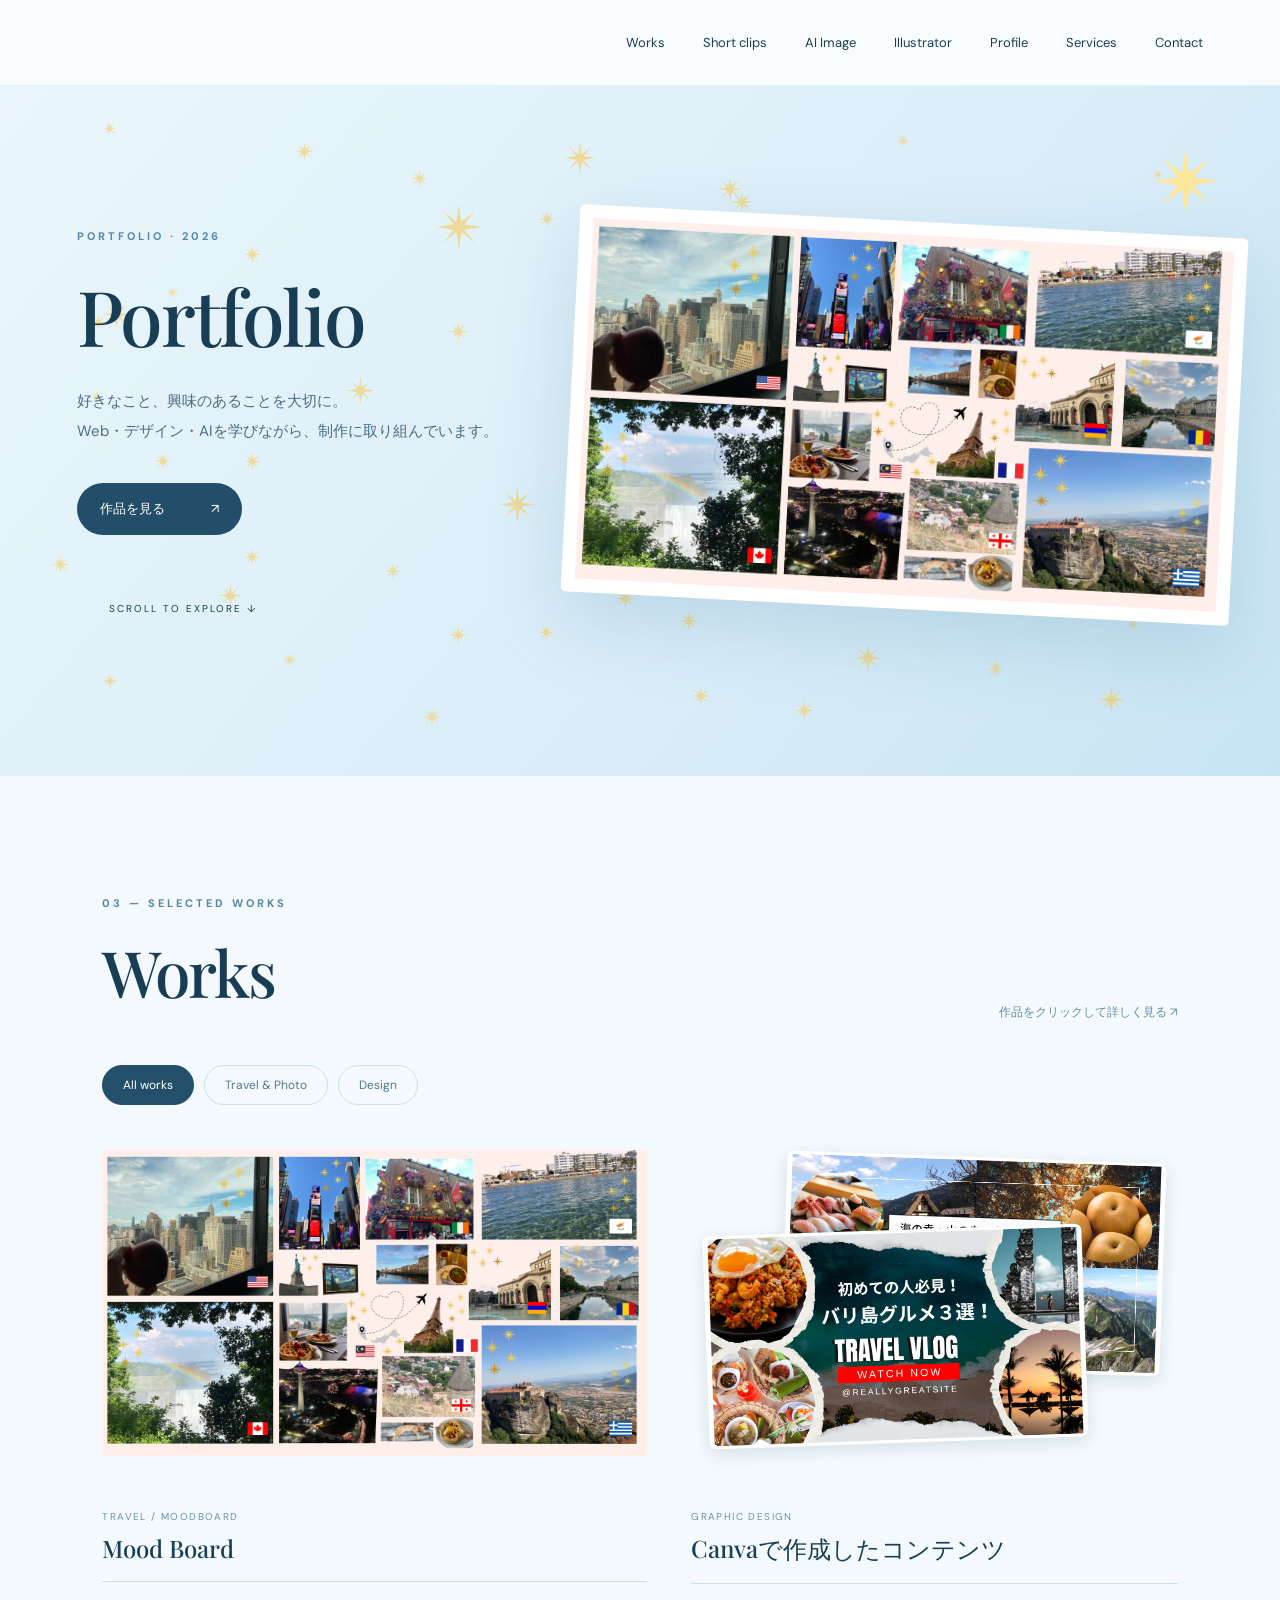
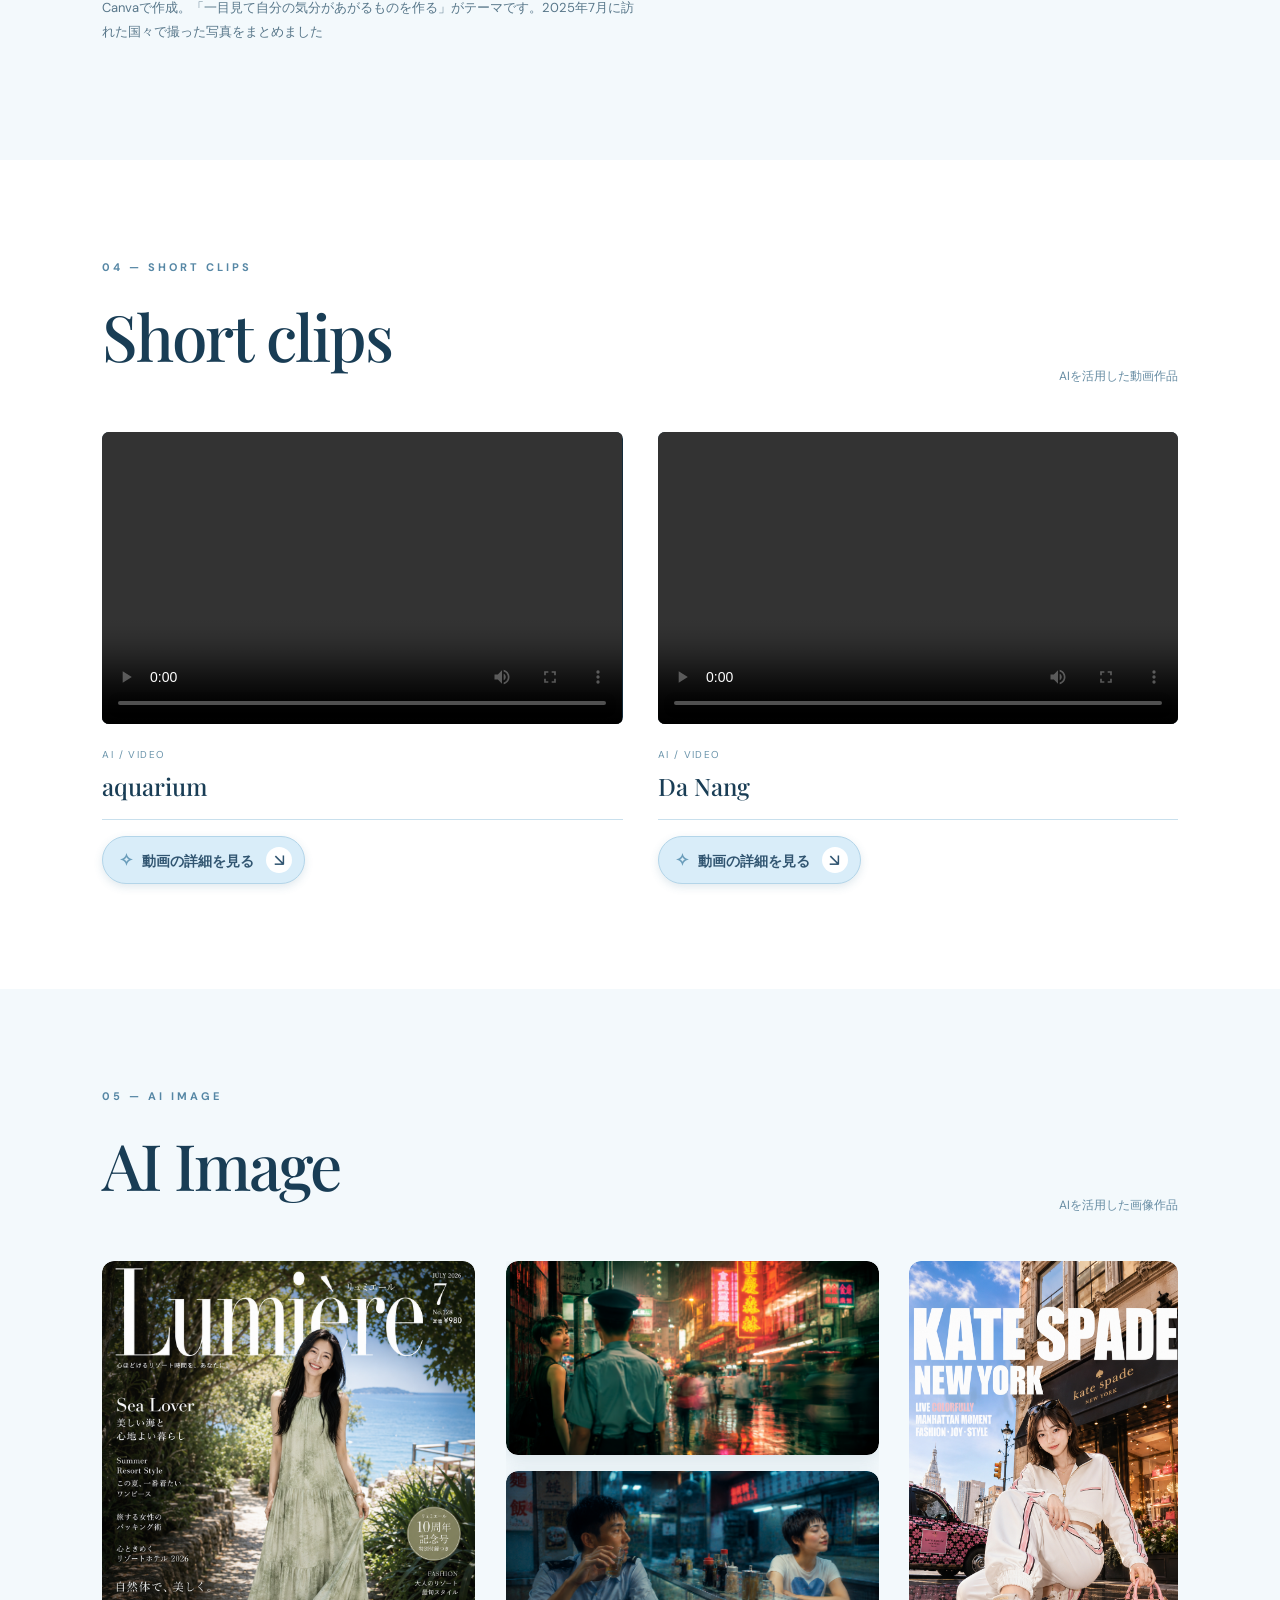
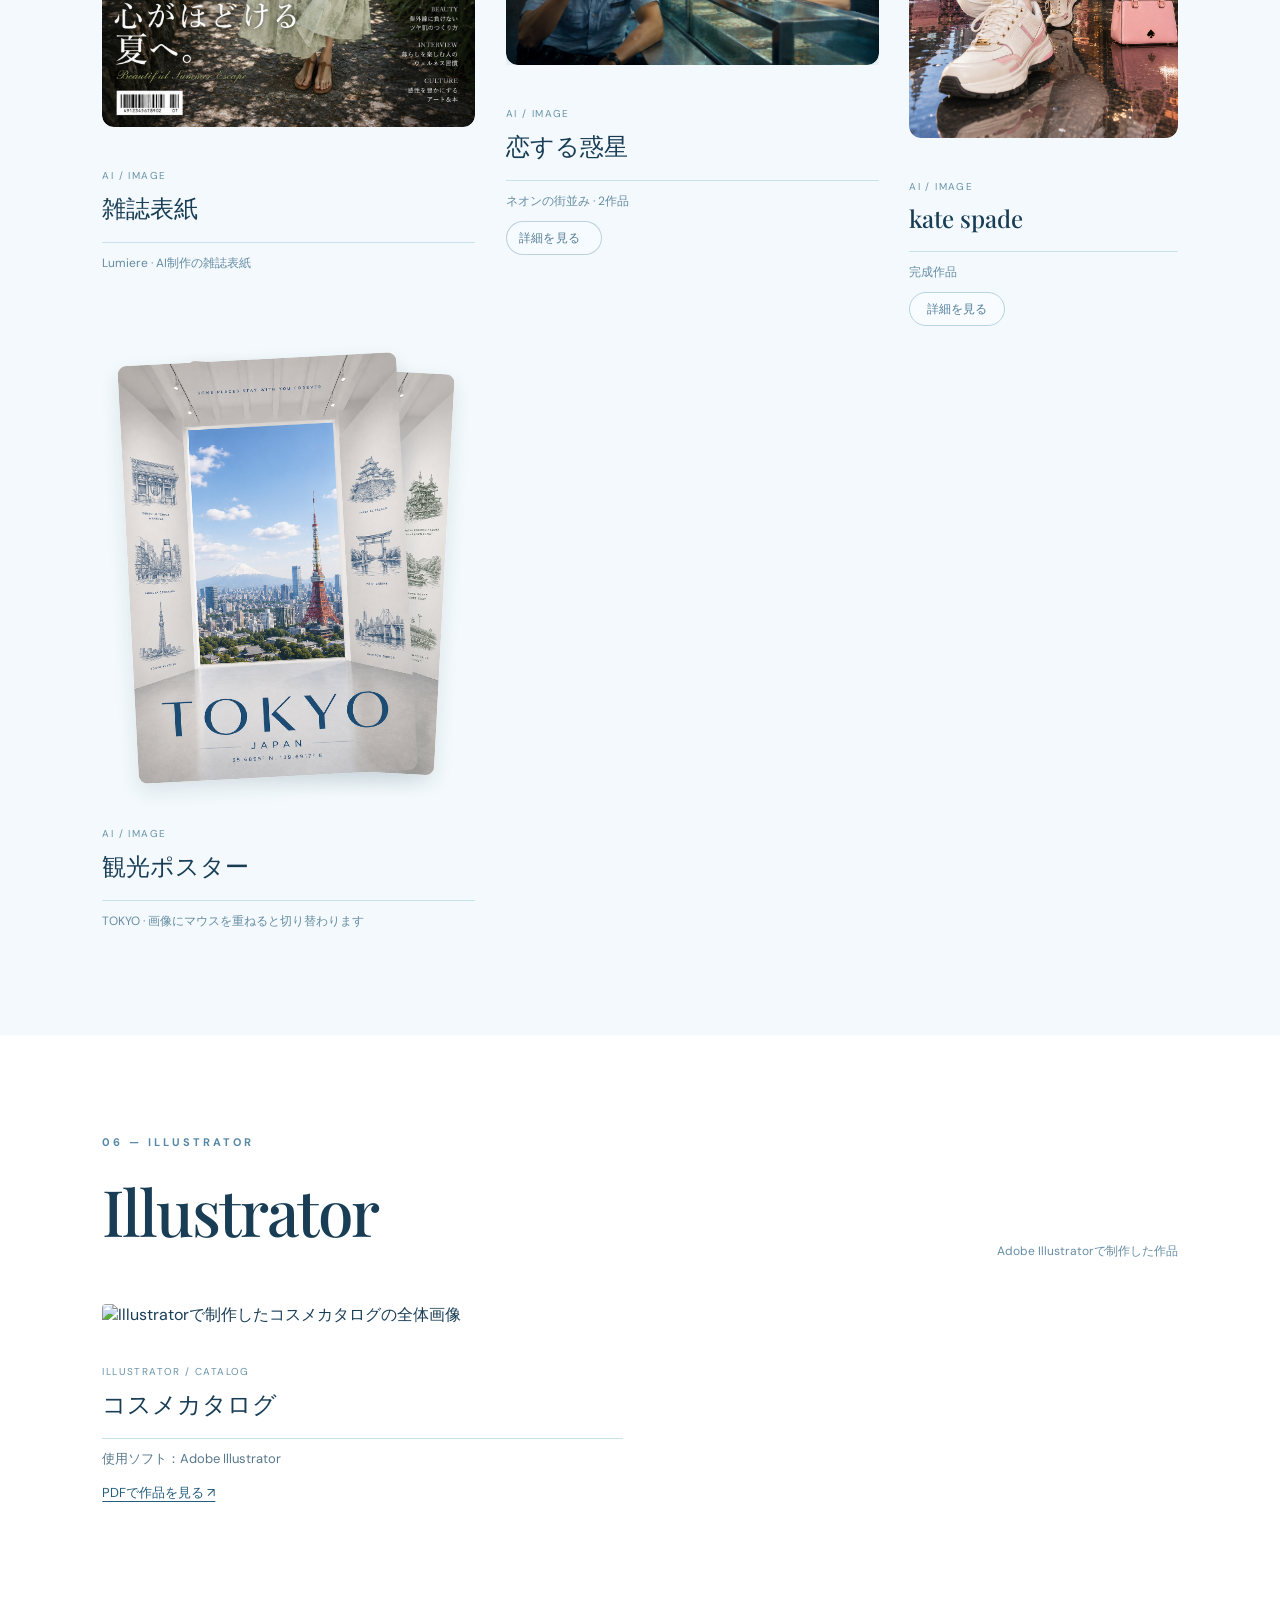
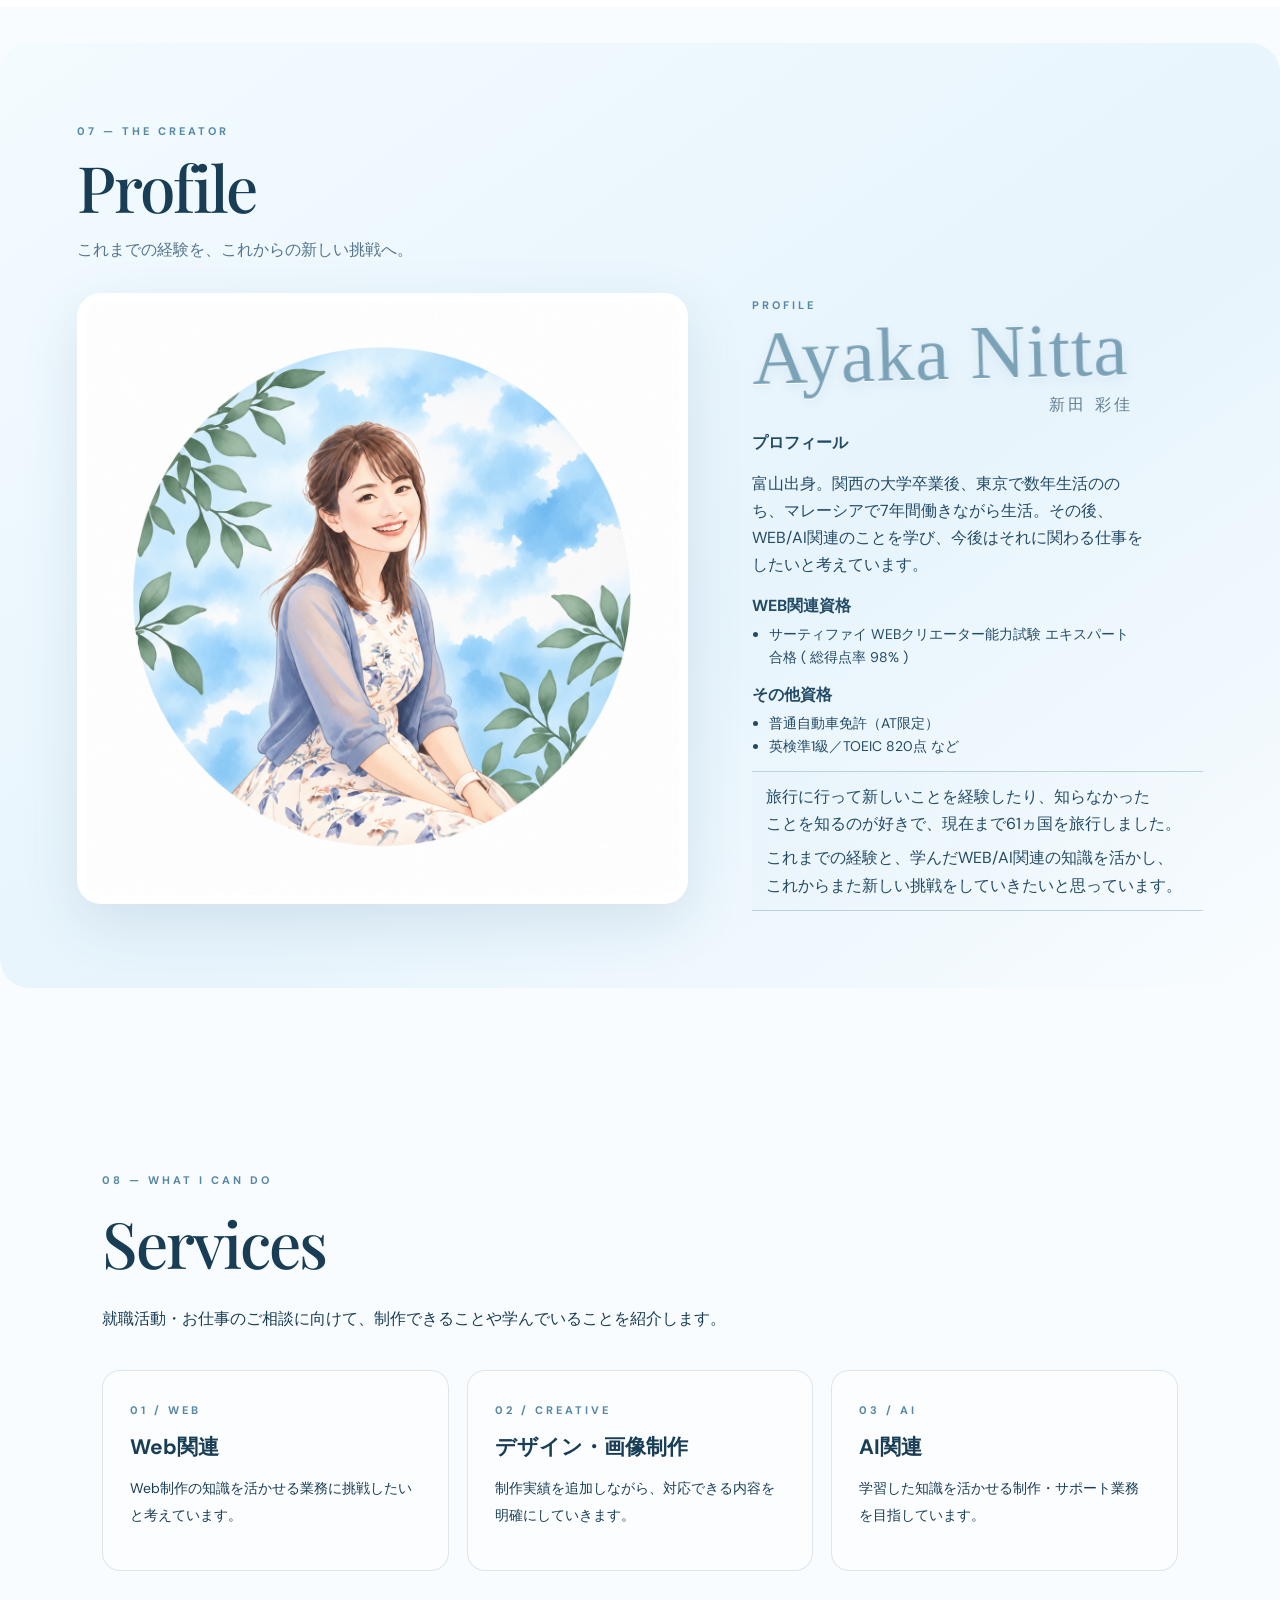
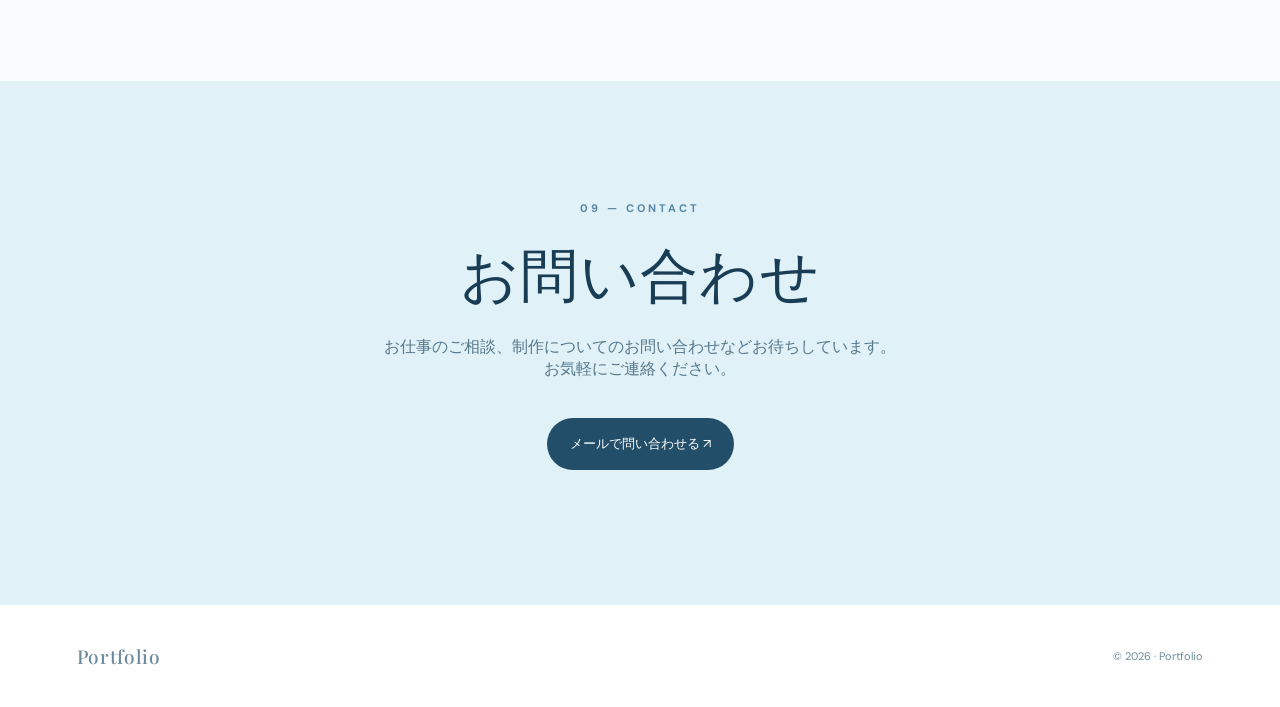
==== skyfolio/index.html @ b3ce6033 "Refresh CSS for Japanese Profile line wrapping" ====
<!DOCTYPE html>

<html lang="ja"><head><meta charset="utf-8"/><meta content="width=device-width,initial-scale=1" name="viewport"/><meta content="Travel, design and AI creations — a creative portfolio." name="description"/><title>Portfolio.+°☆</title><link rel="icon" type="image/svg+xml" href="favicon.svg?v=20261026-round"/><link href="style.css?v=20261028-profile-phrases" rel="stylesheet"/></head><body><header class="nav"><nav id="navlinks"><a href="#works">Works</a><a href="#ai-video">Short clips</a><a href="#ai-image">AI Image</a><a href="#illustrator">Illustrator</a><a href="#profile">Profile</a><a href="#services">Services</a><a href="#contact">Contact</a></nav><button aria-expanded="false" aria-label="メニューを開く" class="menu" id="menu">☰</button></header><main><section class="hero" id="home"><div class="hero-sparkles" aria-hidden="true"><span class="hero-sparkle sparkle-one">✳</span><span class="hero-sparkle sparkle-two">✳</span><span class="hero-sparkle sparkle-three">✳</span><span class="hero-sparkle sparkle-four">✳</span><span class="hero-sparkle sparkle-five">✳</span><span class="hero-sparkle sparkle-six">✳</span><span class="hero-sparkle sparkle-seven">✳</span><span class="hero-sparkle sparkle-eight">✳</span><span class="hero-sparkle sparkle-nine">✳</span><span class="hero-sparkle sparkle-ten">✳</span><span class="hero-sparkle sparkle-eleven">✳</span><span class="hero-sparkle sparkle-twelve">✳</span><span class="hero-sparkle sparkle-thirteen">✳</span><span class="hero-sparkle sparkle-fourteen">✳</span><span class="hero-sparkle sparkle-fifteen">✳</span><span class="hero-sparkle sparkle-sixteen">✳</span><span class="hero-sparkle sparkle-seventeen">✳</span><span class="hero-sparkle sparkle-eighteen">✳</span><span class="hero-sparkle sparkle-nineteen">✳</span><span class="hero-sparkle sparkle-twenty">✳</span><span class="hero-sparkle sparkle-twenty-one">✳</span><span class="hero-sparkle sparkle-twenty-two">✳</span><span class="hero-sparkle sparkle-twenty-three">✳</span><span class="hero-sparkle sparkle-twenty-four">✳</span><span class="hero-sparkle sparkle-twenty-five">✳</span><span class="hero-sparkle sparkle-twenty-six">✳</span><span class="hero-sparkle sparkle-twenty-seven">✳</span><span class="hero-sparkle sparkle-twenty-eight">✳</span><span class="hero-sparkle sparkle-twenty-nine">✳</span><span class="hero-sparkle sparkle-thirty">✳</span><span class="hero-sparkle sparkle-thirty-one">✳</span><span class="hero-sparkle sparkle-thirty-two">✳</span><span class="hero-sparkle sparkle-thirty-three">✳</span><span class="hero-sparkle sparkle-thirty-four">✳</span><span class="hero-sparkle sparkle-thirty-five">✳</span><span class="hero-sparkle sparkle-thirty-six">✳</span><span class="hero-sparkle sparkle-thirty-seven">✳</span><span class="hero-sparkle sparkle-thirty-eight">✳</span><span class="hero-sparkle sparkle-thirty-nine">✳</span><span class="hero-sparkle sparkle-forty">✳</span><span class="hero-sparkle sparkle-forty-one">✳</span><span class="hero-sparkle sparkle-forty-two">✳</span><span class="hero-sparkle sparkle-forty-three">✳</span><span class="hero-sparkle sparkle-forty-four">✳</span><span class="hero-sparkle sparkle-forty-five">✳</span><span class="hero-sparkle sparkle-forty-six">✳</span><span class="hero-sparkle sparkle-forty-seven">✳</span><span class="hero-sparkle sparkle-forty-eight">✳</span><span class="hero-sparkle sparkle-forty-nine">✳</span><span class="hero-sparkle sparkle-fifty">✳</span><span class="hero-sparkle sparkle-fifty-one">✳</span><span class="hero-sparkle sparkle-fifty-two">✳</span><span class="hero-sparkle sparkle-fifty-three">✳</span><span class="hero-sparkle sparkle-fifty-four">✳</span><span class="hero-sparkle sparkle-fifty-five">✳</span><span class="hero-sparkle sparkle-fifty-six">✳</span><span class="hero-sparkle sparkle-fifty-seven">✳</span><span class="hero-falling-star">✳</span><span class="hero-falling-star shooting-star-two">✳</span><span class="hero-falling-star shooting-star-three">✳</span></div><div class="hero-copy"><span class="eyebrow">PORTFOLIO · 2026</span><h1>Portfolio</h1><p>好きなこと、興味のあることを大切に。<br/>Web・デザイン・AIを学びながら、制作に取り組んでいます。</p><a class="cta" href="#works">作品を見る <span>↗</span></a></div><div class="hero-art"><div class="hero-frame"><img alt="世界各地の旅の写真をまとめたコラージュ" src="assets/travel-hero-collage.png"/></div><span class="orbit">✳</span></div><div class="hero-bottom">SCROLL TO EXPLORE ↓</div></section><section class="works section" id="works"><div class="section-head"><div><span class="eyebrow">03 — SELECTED WORKS</span><h2>Works</h2></div><p>作品をクリックして詳しく見る ↗</p></div><div aria-label="作品カテゴリー" class="filters"><button class="filter active" data-filter="all">All works</button><button class="filter" data-filter="travel">Travel &amp; Photo</button><button class="filter" data-filter="design">Design</button></div><div class="work-grid" id="gallery"><article class="work-card travel-work-card" data-category="travel" data-description="Canvaで作成。「一目見て自分の気分があがるものを作る」がテーマです。2025年7月に訪れた国々で撮った写真をまとめました" data-src="assets/travel-works-collage.png" data-title="Mood Board"><button aria-label="Mood Board を拡大" class="work-image"><img alt="旅先で撮影した写真をまとめたコラージュ" src="assets/travel-works-collage.png"/></button><div class="work-info"><div><span>TRAVEL / MOODBOARD</span><h3>Mood Board</h3></div></div><p class="work-description">Canvaで作成。「一目見て自分の気分があがるものを作る」がテーマです。2025年7月に訪れた国々で撮った写真をまとめました</p></article><article class="work-card canva-card" data-category="design"><div class="canva-image-stack"><a class="canva-image canva-image-back" href="assets/toyama-canva.png" target="_blank" rel="noopener" aria-label="富山の旅の画像を拡大して見る"><img src="assets/toyama-canva.png" alt="富山の海の幸・山の幸・景色を紹介するCanva作品" loading="lazy"></a><a class="canva-image canva-image-front" href="assets/bali-canva.png" target="_blank" rel="noopener" aria-label="バリ島のグルメ画像を拡大して見る"><img src="assets/bali-canva.png" alt="バリ島グルメ3選のCanva作品" loading="lazy"></a></div><div class="work-info"><div><span>GRAPHIC DESIGN</span><h3>Canvaで作成したコンテンツ</h3></div></div></article></div></section><section class="section ai-video-section" id="ai-video"><div class="section-head"><div><span class="eyebrow">04 — SHORT CLIPS</span><h2>Short clips</h2></div><p>AIを活用した動画作品</p></div><div class="ai-video-grid"><article class="ai-video-card"><video aria-label="AIで制作した動画作品 1" controls="" playsinline="" preload="metadata" src="assets/007-2.mp4"></video><div class="work-info"><div><span>AI / VIDEO</span><h3>aquarium</h3></div></div><details class="ai-video-details"><summary><span class="ai-video-details-label">動画の詳細を見る</span><span class="ai-video-details-icon" aria-hidden="true"></span></summary><div class="ai-video-details-content"><p>8秒間のフォトリアルなシネマティック動画。</p><p>大型水族館の幻想的な館内。</p><p>17歳くらいの日本人女子高校生。</p><p>ピンクのオーバーサイズパーカー、<br>黒いプリーツスカート、<br>黒いレースアップブーツ。</p><p>大きな水槽の前をゆっくり歩きながら魚を見上げる。</p><p>スタイルシートをAIに共有し、キャラクターのイメージがブレないようにしました。</p><figure class="ai-video-model-sheet"><img src="assets/nitta2.png" alt="水族館のAI動画で使用したキャラクターのスタイルシート。ピンクのパーカーと黒いスカートの人物の表情・全身・衣装ディテールをまとめたもの" loading="lazy"><figcaption>制作時に使用したキャラクターのスタイルシート</figcaption></figure></div></details></article><article class="ai-video-card"><video aria-label="AIで制作した動画作品 2" controls="" playsinline="" preload="metadata" src="assets/775.mp4"></video><div class="work-info"><div><span>AI / VIDEO</span><h3>Da Nang</h3></div></div><details class="ai-video-details"><summary><span class="ai-video-details-label">動画の詳細を見る</span><span class="ai-video-details-icon" aria-hidden="true"></span></summary><div class="ai-video-details-content"><p>12秒のフォトリアルなシネマティック動画。</p><p>舞台はベトナム・ダナンの美しいビーチ。<br>透明度の高いエメラルドブルーの海、白い砂浜、ゆっくり揺れるヤシの木。<br>暖かい午後の柔らかな陽射し。<br>高級リゾートのような穏やかで開放的な雰囲気。</p><p>登場人物は20代前半の日本人女性2人。</p><p>モデルシートをGPTで作成。Google flowで動画を作成し、CapCutで動画に効果を追加しました。</p><details class="ai-kate-subdetails ai-danang-sheets"><summary>スタイルシート <span class="ai-video-details-icon" aria-hidden="true"></span></summary><div class="ai-danang-sheet-images"><a href="assets/style1.png" target="_blank" rel="noopener" aria-label="Da Nangのスタイルシート1を拡大して見る"><img src="assets/style1.png" alt="Da Nangの動画で使用した白いワンピースの女性のモデルシート" loading="lazy"></a><a href="assets/style2.png" target="_blank" rel="noopener" aria-label="Da Nangのスタイルシート2を拡大して見る"><img src="assets/style2.png" alt="Da Nangの動画で使用した淡いグリーンのワンピースの女性のモデルシート" loading="lazy"></a></div></details></div></details></article></div></section><section class="section ai-image-section" id="ai-image"><div class="section-head"><div><span class="eyebrow">05 — AI IMAGE</span><h2>AI Image</h2></div><p>AIを活用した画像作品</p></div><div class="ai-image-grid"><article class="ai-image-card ai-magazine-card"><a class="ai-magazine-image" href="assets/007-1.png" target="_blank" rel="noopener" aria-label="Lumiereの雑誌表紙を大きく見る"><img src="assets/007-1.png" alt="海辺のリゾートを背景にしたAI制作のファッション雑誌Lumiereの表紙" loading="lazy"><span class="star-zoom-mark" aria-hidden="true"><svg viewBox="0 0 36 36" focusable="false"><circle cx="15" cy="15" r="9" fill="none" stroke="currentColor" stroke-width="1.35"/><path d="M21.5 21.5 29 29" fill="none" stroke="currentColor" stroke-width="1.7" stroke-linecap="round"/><path class="star-zoom-spark" d="M15 7.7 Q15.8 14.2 22.3 15 Q15.8 15.8 15 22.3 Q14.2 15.8 7.7 15 Q14.2 14.2 15 7.7Z" fill="none" stroke="currentColor" stroke-width=".95"/></svg></span></a><div class="work-info"><div><span>AI / IMAGE</span><h3>雑誌表紙</h3></div></div><p class="ai-image-caption">Lumiere · AI制作の雑誌表紙</p></article><article class="ai-image-card ai-neon-card"><div class="ai-neon-vertical"><a href="assets/Rainy%20neon%20streets%20of%20Hong%20Kong.png" target="_blank" rel="noopener" aria-label="香港のネオン街の画像を拡大して見る"><img src="assets/Rainy%20neon%20streets%20of%20Hong%20Kong.png" alt="雨の香港のネオン街に立つ二人" loading="lazy"><span class="star-zoom-mark" aria-hidden="true"><svg viewBox="0 0 36 36" focusable="false"><circle cx="15" cy="15" r="9" fill="none" stroke="currentColor" stroke-width="1.35"/><path d="M21.5 21.5 29 29" fill="none" stroke="currentColor" stroke-width="1.7" stroke-linecap="round"/><path class="star-zoom-spark" d="M15 7.7 Q15.8 14.2 22.3 15 Q15.8 15.8 15 22.3 Q14.2 15.8 7.7 15 Q14.2 14.2 15 7.7Z" fill="none" stroke="currentColor" stroke-width=".95"/></svg></span></a><a href="assets/Moody%20diner%20moment%20in%20neon%20glow.png" target="_blank" rel="noopener" aria-label="ネオンの飲食店の画像を拡大して見る"><img src="assets/Moody%20diner%20moment%20in%20neon%20glow.png" alt="青いネオンの飲食店で過ごす二人" loading="lazy"><span class="star-zoom-mark" aria-hidden="true"><svg viewBox="0 0 36 36" focusable="false"><circle cx="15" cy="15" r="9" fill="none" stroke="currentColor" stroke-width="1.35"/><path d="M21.5 21.5 29 29" fill="none" stroke="currentColor" stroke-width="1.7" stroke-linecap="round"/><path class="star-zoom-spark" d="M15 7.7 Q15.8 14.2 22.3 15 Q15.8 15.8 15 22.3 Q14.2 15.8 7.7 15 Q14.2 14.2 15 7.7Z" fill="none" stroke="currentColor" stroke-width=".95"/></svg></span></a></div><div class="work-info"><div><span>AI / IMAGE</span><h3>恋する惑星</h3></div></div><p class="ai-image-caption">ネオンの街並み · 2作品</p><details class="ai-video-details ai-neon-details"><summary><span class="ai-video-details-label">詳細を見る</span><span class="ai-video-details-icon" aria-hidden="true"></span></summary><div class="ai-video-details-content"><p>フェイオンの「恋する惑星」をイメージした実写風の、映画の一場面の画像。<br>この映画を見たことがない人も、見てみたくなるような映画の雰囲気が伝わるものを作るようにAIに指示しました。</p><p>舞台は香港の夜の街、90年代、映画の一場面、香港のネオン。画像の中には男女2人を配置します。<br>女性は実際のフェイオンに似た、ショートヘアのスラっとした女性。警察官の男性。女性が男性に片思いをしている感じが伝わる様子。</p><p>この映画のポップでスタイリッシュな感じが伝わるようなものになるよう指示。</p></div></details></article><article class="ai-image-card ai-kate-card"><a class="ai-magazine-image ai-kate-image" href="assets/107-2.png" target="_blank" rel="noopener" aria-label="Kate Spade風AIファッション広告作品を拡大して見る"><img loading="lazy" alt="ニューヨークの街並みを背景にしたKate Spade風のAIファッション広告作品" src="assets/107-2.png"><span class="star-zoom-mark" aria-hidden="true"><svg viewBox="0 0 36 36" focusable="false"><circle cx="15" cy="15" r="9" fill="none" stroke="currentColor" stroke-width="1.35"/><path d="M21.5 21.5 29 29" fill="none" stroke="currentColor" stroke-width="1.7" stroke-linecap="round"/><path class="star-zoom-spark" d="M15 7.7 Q15.8 14.2 22.3 15 Q15.8 15.8 15 22.3 Q14.2 15.8 7.7 15 Q14.2 14.2 15 7.7Z" fill="none" stroke="currentColor" stroke-width=".95"/></svg></span></a><div class="work-info"><div><span>AI / IMAGE</span><h3>kate spade</h3></div></div><p class="ai-image-caption">完成作品</p><details class="ai-video-details ai-neon-details ai-kate-details"><summary><span class="ai-video-details-label">詳細を見る</span><span class="ai-video-details-icon" aria-hidden="true"></span></summary><div class="ai-video-details-content"><p>Kate Spade New York風・ニューヨーク広告ポスター</p><p>ブランドのイメージを添付した画像をAIに参照してもらい作成。</p><p>実在の広告をそのまま複製するのではなく、Kate Spade New Yorkの明るく洗練された世界観を取り入れた、架空のファッションキャンペーンポスターとして制作するように指示。</p><p>高級ファッションブランドの広告ポスター<br>フォトリアル<br>高解像度<br>SNS広告として目を引く構成<br>明るく華やかで、女性誌の表紙のような仕上がり</p><p>添付したモデルシートの日本人女性を、そのまま使用するように指示をいれました。</p></div></details></article><article class="ai-image-card ai-travel-card"><button type="button" class="ai-travel-stack" aria-label="表示中の観光ポスターの画像を拡大して見る"><img class="ai-travel-back" src="assets/tonami.png" alt="砺波の風景と名所を紹介するトラベルポスター" loading="lazy"><img class="ai-travel-front" src="assets/tokyo.png" alt="東京の風景と名所を紹介するトラベルポスター" loading="lazy"></button><div class="work-info"><div><span>AI / IMAGE</span><h3>観光ポスター</h3></div></div><p class="ai-image-caption ai-travel-caption">TOKYO · 画像にマウスを重ねると切り替わります</p></article></div></section><section class="section illustrator-section" id="illustrator"><div class="section-head"><div><span class="eyebrow">06 — ILLUSTRATOR</span><h2>Illustrator</h2></div><p>Adobe Illustratorで制作した作品</p></div><div class="illustrator-grid"><article class="illustrator-card"><a class="illustrator-image" href="assets/catalog1.pdf" target="_blank" rel="noopener" aria-label="コスメカタログのPDFを見る"><img src="assets/illustrator-catalog-preview.png?v=catalog1" alt="Illustratorで制作したコスメカタログの全体画像" loading="lazy" /><span class="illustrator-zoom">↗</span></a><div class="work-info"><div><span>ILLUSTRATOR / CATALOG</span><h3>コスメカタログ</h3></div></div><p class="work-description">使用ソフト：Adobe Illustrator</p><a class="illustrator-pdf-link" href="assets/catalog1.pdf" target="_blank" rel="noopener">PDFで作品を見る ↗</a></article></div></section><section aria-labelledby="profile-title" class="profile-section section" id="profile"><div class="profile-heading"><span class="eyebrow">07 — THE CREATOR</span><h2 id="profile-title">Profile</h2><p>これまでの経験を、これからの新しい挑戦へ。</p></div><div class="profile-layout"><div class="profile-image"><img alt="青空と植物を背景にしたプロフィール用水彩イラスト" loading="lazy" src="assets/ayaka-profile.png"/></div><div class="profile-copy"><span class="eyebrow">PROFILE</span><h3><span class="name-en">Ayaka Nitta</span><span class="name-ja">新田 彩佳</span></h3><h4 class="profile-subtitle">プロフィール</h4><p>富山出身。関西の大学卒業後、東京で数年生活ののち、マレーシアで7年間働きながら生活。その後、WEB/AI関連のことを学び、今後はそれに関わる仕事をしたいと考えています。</p><h4 class="profile-subtitle">WEB関連資格</h4><ul class="profile-list"><li>サーティファイ WEBクリエーター能力試験 エキスパート 合格 <span class="qualification-score">( 総得点率 98% )</span></li></ul><h4 class="profile-subtitle">その他資格</h4><ul class="profile-list"><li>普通自動車免許（AT限定）</li><li>英検準1級／TOEIC 820点 など</li></ul><div class="profile-personal-note"><p>旅行に行って新しいことを経験したり、知らなかったことを知るのが好きで、現在まで61ヵ国を旅行しました。</p><p>これまでの経験と、学んだWEB/AI関連の知識を活かし、これからまた新しい挑戦をしていきたいと思っています。</p></div></div></div></section><section class="section extra-section" id="services"><span class="eyebrow">08 — WHAT I CAN DO</span><h2>Services</h2><p class="extra-lead">就職活動・お仕事のご相談に向けて、制作できることや学んでいることを紹介します。</p><div class="extra-grid"><article class="extra-card"><span class="eyebrow">01 / WEB</span><h3>Web関連</h3><p>Web制作の知識を活かせる業務に挑戦したいと考えています。</p></article><article class="extra-card"><span class="eyebrow">02 / CREATIVE</span><h3>デザイン・画像制作</h3><p>制作実績を追加しながら、対応できる内容を明確にしていきます。</p></article><article class="extra-card"><span class="eyebrow">03 / AI</span><h3>AI関連</h3><p>学習した知識を活かせる制作・サポート業務を目指しています。</p></article></div></section><section class="contact section" id="contact"><span class="eyebrow">09 — CONTACT</span><h2>お問い合わせ</h2><p>お仕事のご相談、制作についてのお問い合わせなどお待ちしています。<br>お気軽にご連絡ください。</p><a class="cta" href="mailto:hello@example.com">メールで問い合わせる ↗</a><small></small></section></main><footer><a class="site-wordmark" href="#home">Portfolio</a><span>© 2026 · Portfolio</span></footer><dialog id="lightbox"><button aria-label="閉じる" class="close" id="close">×</button><div id="modal-media"></div><button type="button" class="lightbox-next" id="lightbox-next" aria-label="次の画像を見る" hidden>❯</button></dialog><script src="script.js?v=20261021-travel-hover"></script></body></html>
---- skyfolio/style.css ----
@import url('https://fonts.googleapis.com/css2?family=DM+Sans:wght@400;500;600;700&family=Playfair+Display:ital,wght@0,500;0,600;1,500&display=swap');:root{--blue:#d9eef7;--pale:#f3f9fc;--ink:#193d55;--accent:#6ba6c8;--line:#c9e0ed}*{box-sizing:border-box}html{scroll-behavior:smooth}body{margin:0;background:#f9fcfe;color:var(--ink);font-family:'DM Sans',sans-serif}button,a{font:inherit}a{color:inherit;text-decoration:none}.nav{height:86px;display:flex;align-items:center;justify-content:space-between;padding:0 6%;position:sticky;top:0;z-index:20;background:#f9fcfeec;backdrop-filter:blur(14px);border-bottom:1px solid #e4f0f6}.logo{font-size:24px;letter-spacing:-1.5px;font-weight:700}.logo span{font-weight:400}.logo i{font-size:13px;color:#79b6d4;font-style:normal;vertical-align:top;margin-left:6px}.nav nav{display:flex;gap:38px;font-size:13px}.nav nav a:hover{color:#72a8c8}.menu{display:none;border:0;background:none;font-size:25px;color:var(--ink)}.hero{min-height:690px;background:linear-gradient(130deg,#eaf6fb 0%,#d9edf8 62%,#c8e4f3 100%);position:relative;display:grid;grid-template-columns:47% 53%;align-items:center;padding:75px 6% 100px;overflow:hidden}.eyebrow{font-size:11px;letter-spacing:3px;font-weight:700;color:#5687a5}.hero h1,h2{font-family:'Playfair Display',Georgia,serif;font-weight:500;letter-spacing:-2px}.hero h1{font-size:clamp(52px,6vw,94px);line-height:1.1;margin:28px 0}.hero h1 em,h2 em{color:#699dbb;font-weight:500}.star{font-family:Arial;color:#fff8ca;font-size:.48em;vertical-align:top;margin-left:12px}.hero p{font-size:15px;line-height:2;color:#4b6d83}.cta{display:inline-flex;gap:46px;align-items:center;background:#224e69;color:white;padding:17px 23px;border-radius:40px;font-size:13px;margin-top:22px;transition:transform .2s,background .2s}.cta:hover{background:#397a9c;transform:translateY(-3px)}.hero-art{position:relative;padding:10px 0 15px 28px}.hero-frame{background:white;padding:12px;box-shadow:0 24px 70px #427da033;transform:rotate(3deg);border-radius:4px}.hero-frame img{display:block;width:100%;aspect-ratio:1.7;object-fit:cover}.float-tag{position:absolute;bottom:-12px;left:0;background:#fff;border-radius:40px;padding:15px 22px;font-size:12px;box-shadow:0 10px 25px #4d839222;transform:rotate(-5deg)}.orbit{position:absolute;right:-15px;top:-45px;color:#fff8c3;font-size:95px}.hero-bottom{position:absolute;bottom:28px;left:6%;right:6%;display:flex;justify-content:space-between;font-size:10px;letter-spacing:2px}.section{padding:115px 8%}.about{display:grid;grid-template-columns:1fr 1fr;gap:10%;background:#fff}.section h2{font-size:clamp(40px,5vw,70px);line-height:1.2;margin:22px 0}.about-text{padding-top:42px;line-height:2;color:#526e7d}.tags{display:flex;flex-wrap:wrap;gap:10px;margin-top:30px}.tags span{border:1px solid var(--line);border-radius:30px;padding:7px 15px;font-size:12px;color:#477b9b}.works{background:var(--pale)}.section-head{display:flex;justify-content:space-between;align-items:end;gap:20px}.section-head p{font-size:12px;color:#668ca3}.filters{display:flex;gap:10px;flex-wrap:wrap;margin:32px 0}.filter{border:1px solid #c9e0ed;border-radius:40px;background:transparent;padding:11px 20px;color:#55778b;cursor:pointer;font-size:12px}.filter.active,.filter:hover{background:#234f6a;color:white;border-color:#234f6a}.work-grid{display:grid;grid-template-columns:repeat(2,minmax(0,1fr));gap:35px}.work-card.large{grid-column:span 2}.work-card[hidden]{display:none}.work-image{display:block;width:100%;border:0;position:relative;overflow:hidden;cursor:pointer;padding:0;background:#dceef5;text-align:left}.work-image img{width:100%;display:block;aspect-ratio:1.7;object-fit:cover;transition:transform .6s}.work-card.large .work-image img{aspect-ratio:2.25}.work-image:hover img{transform:scale(1.035)}.view{position:absolute;right:18px;bottom:18px;background:#fff;border-radius:50%;height:42px;width:42px;display:grid;place-items:center;font-size:20px}.work-info{display:flex;justify-content:space-between;padding:18px 0 10px;border-bottom:1px solid var(--line)}.work-info span{font-size:10px;letter-spacing:1.4px;color:#6993aa}.work-info h3{font-family:'Playfair Display',Georgia,serif;font-size:24px;font-weight:500;margin:7px 0}.placeholder{aspect-ratio:1.65;display:flex;align-items:center;justify-content:center}.design-art{background:radial-gradient(circle at 76% 24%,#fffae6 0 12%,transparent 13%),linear-gradient(135deg,#d8ecf6,#a8cee3)}.ai-art{background:radial-gradient(circle at 50% 44%,#f8fbff 0 11%,#d5e8f8 12%,transparent 40%),linear-gradient(145deg,#a5bde2,#d7e9f3 65%,#f2e4e6)}.art-label{font-family:'Playfair Display',serif;font-size:clamp(35px,5vw,65px);line-height:1.1;color:#315b7b;z-index:1;text-align:center}.art-label i{color:#fff;font-weight:400}.ai-sun{position:absolute;font-size:180px;color:#f5f9ff88}.hint{font-size:12px;color:#688b9c;margin-top:30px}.contact{text-align:center;background:#e1f1f8}.contact h2{margin:25px 0}.contact p{color:#56788b}.contact small{display:block;margin-top:20px;color:#688b9c}footer{display:flex;justify-content:space-between;align-items:center;padding:38px 6%;gap:20px;background:#fff;font-size:11px;color:#6b8b9d}dialog{border:0;border-radius:10px;padding:24px;max-width:min(900px,90vw);max-height:90vh;color:var(--ink);box-shadow:0 20px 100px #163d5560}dialog::backdrop{background:#122f43b8}dialog img,dialog video{display:block;max-width:100%;max-height:60vh;margin:auto}.close{position:absolute;right:12px;top:8px;border:0;background:#fff;border-radius:50%;font-size:28px;cursor:pointer}.modal-copy{padding:14px 6px}.modal-copy h2{font-size:32px;margin:8px 0}.modal-copy p{line-height:1.7}.modal-copy span{font-size:11px;letter-spacing:2px}@media(max-width:760px){.nav{height:70px}.menu{display:block}.nav nav{display:none;position:absolute;top:70px;left:0;right:0;padding:24px;background:#f9fcfe;flex-direction:column}.nav nav.open{display:flex}.hero{grid-template-columns:1fr;gap:45px;min-height:auto;padding:70px 7% 95px}.hero h1{font-size:clamp(48px,11vw,75px)}.hero-art{padding:0 15px}.orbit{right:-5px;top:-40px;font-size:65px}.float-tag{font-size:10px}.section{padding:80px 7%}.about{grid-template-columns:1fr;gap:0}.about-text{padding-top:0}.section-head{align-items:start;flex-direction:column}.work-grid{grid-template-columns:1fr}.work-card.large{grid-column:span 1}.work-card.large .work-image img{aspect-ratio:1.5}footer{flex-wrap:wrap}.hero-bottom{left:7%;right:7%}}

/* Personal profile section */
.profile-section{background:linear-gradient(145deg,#f3fbff 0%,#e7f4fc 58%,#f8fcff 100%);border-radius:30px;margin:36px auto 70px;max-width:1320px;padding:clamp(28px,6vw,88px)!important;scroll-margin-top:95px}
.profile-heading{margin-bottom:32px}.profile-heading h2{margin:12px 0;font-size:clamp(2.5rem,5vw,5rem);line-height:1.1}.profile-heading h2 em{color:#679dc2}.profile-heading>p{color:#54748c}
.profile-layout{display:grid;grid-template-columns:minmax(0,1.15fr) minmax(0,0.85fr);align-items:center;gap:clamp(25px,5vw,70px)}
.profile-image{border:9px solid #fff;border-radius:24px;overflow:hidden;box-shadow:0 18px 55px rgba(44,97,134,.13);background:#fff}.profile-image img{display:block;width:100%;height:auto}
.profile-copy{color:#244b66}.profile-copy h3{font-size:clamp(2rem,3.4vw,3.5rem);margin:14px 0 26px;line-height:1.15}.profile-copy h3 small{display:block;font-size:.46em;font-weight:400;letter-spacing:.13em;margin-top:13px}.profile-copy p{font-size:1rem;line-height:2;max-width:44ch}.profile-pills{display:flex;flex-wrap:wrap;gap:9px;margin:25px 0}.profile-pills span{background:white;border:1px solid #c9e2f2;border-radius:50px;padding:9px 15px;font-size:.8rem}.profile-link{display:inline-block;color:#28658e;font-weight:600;text-decoration:none;border-bottom:1px solid currentColor;padding-bottom:7px;margin-top:12px}
@media(max-width:760px){.profile-section{margin:20px 12px 55px;border-radius:22px}.profile-layout{grid-template-columns:1fr}.profile-copy h3{margin-top:15px}}

/* Added content uses the original Blue Atlas palette and typography */
.extra-section{padding-top:110px;padding-bottom:110px}.extra-section h2{margin:16px 0 22px}.extra-lead{max-width:690px;line-height:2;margin-bottom:35px}.extra-grid{display:grid;grid-template-columns:repeat(3,minmax(0,1fr));gap:18px}.extra-card{border:1px solid rgba(77,119,150,.17);border-radius:18px;padding:27px;background:rgba(255,255,255,.38)}.extra-card h3{font-size:21px;margin:14px 0}.extra-card p{font-size:14px;line-height:1.9}.profile-subtitle{font-size:16px;margin:23px 0 9px}.profile-list{padding-left:1.25em;line-height:1.9;font-size:14px}.profile-copy p{line-height:2}.profile-image img{object-fit:contain}html{scroll-behavior:smooth}@media(max-width:780px){.extra-grid{grid-template-columns:1fr}.extra-section{padding-top:75px;padding-bottom:75px}}

/* Profile typography refinement: retain original Blue Atlas palette */
.profile-copy h3 .name-ja{display:block;font-size:1em;font-weight:700;letter-spacing:.05em}
.profile-copy h3 small{display:block;font-size:.36em;font-weight:400;letter-spacing:.1em;margin-top:12px}

/* Refined identity typography, original color palette unchanged */
@import url('https://fonts.googleapis.com/css2?family=Great+Vibes&family=Shippori+Mincho:wght@400;500&family=Noto+Sans+JP:wght@300;400&display=swap');
.site-wordmark{font-family:'Playfair Display',Georgia,serif;font-size:19px;font-weight:500;letter-spacing:.035em;white-space:nowrap}
.profile-copy h3{display:flex;flex-direction:column;align-items:flex-start;width:max-content;max-width:100%;margin:18px 0 30px;line-height:1.3;font-weight:400}
.profile-copy h3 .name-en{font-family:'Great Vibes','Brush Script MT',cursive;font-size:clamp(3.6rem,6vw,6.1rem);font-weight:400;letter-spacing:0;line-height:1.3;padding-right:.15em}
.profile-copy h3 .name-ja{font-family:'Shippori Mincho','Yu Mincho',serif;font-size:clamp(.9rem,1.25vw,1.15rem);font-weight:300;letter-spacing:.2em;align-self:flex-end;margin-top:-2px;padding-right:.4em}
.contact h2{font-family:'Noto Sans JP','Yu Gothic',sans-serif;font-size:clamp(2.3rem,4.5vw,4rem);font-weight:300;letter-spacing:.15em}
@media(max-width:760px){.profile-copy h3 .name-en{font-size:clamp(3.5rem,13vw,5rem)}}

/* Softer signature: airy ink wash, without altering the site's palette */
.profile-copy h3 .name-en{font-weight:400;color:#729bb2;opacity:.92;text-shadow:0 1px 0 rgba(255,255,255,.95),0 5px 15px rgba(112,164,192,.14);transform:rotate(-1.5deg);transform-origin:left center;display:inline-block;letter-spacing:.012em;filter:drop-shadow(0 2px 3px rgba(154,194,213,.09));}
.profile-copy h3 .name-ja{color:#617f91;}
@media(prefers-reduced-motion:no-preference){.profile-copy h3 .name-en{transition:color .35s ease,text-shadow .35s ease}.profile-copy h3:hover .name-en{color:#638fa9;text-shadow:0 1px 0 white,0 7px 18px rgba(112,164,192,.2)}}

/* Keep the complete supplied travel collage visible in the original hero layout. */
.hero-frame img{aspect-ratio:16/9;object-fit:contain}

/* Keep the entire travel artwork visible in Selected Works. */
.work-card.large .work-image img{aspect-ratio:16/9;object-fit:contain;background:#fff1ed}
/* Pull the Japanese name closer to the signature without changing either font. */
.profile-copy h3{gap:0;margin-bottom:22px}
.profile-copy h3 .name-en{line-height:1.03}
.profile-copy h3 .name-ja{margin-top:-5px;line-height:1.5}
.ai-art .art-label small{display:block;margin-top:13px;font:400 12px/1.5 'DM Sans',sans-serif;letter-spacing:.13em;color:#5f8095}

/* Compact, fully visible travel artwork: half-width desktop card */
.work-grid .travel-work-card{grid-column:span 1;min-width:0}
.work-grid .travel-work-card .work-image{background:#fff1ed}
.work-grid .travel-work-card .work-image img{display:block;width:100%;height:auto;aspect-ratio:auto;object-fit:contain;transform:none}
.work-grid .travel-work-card .work-image:hover img{transform:none}
/* AI video as a separate, half-width section; native playback controls */
.ai-video-section{background:#fff;padding-top:95px;padding-bottom:105px}
.ai-video-grid{display:grid;grid-template-columns:repeat(2,minmax(0,1fr));gap:35px;margin-top:35px}
.ai-video-card{min-width:0}
.ai-video-card video{display:block;width:100%;height:auto;aspect-ratio:16/9;object-fit:contain;background:#132c3b;border-radius:7px}
@media(max-width:760px){.ai-video-grid{grid-template-columns:1fr}.ai-video-section{padding-top:75px;padding-bottom:75px}}

/* AI Image gallery — keep portrait artworks fully visible. */
.ai-image-section{background:var(--pale);padding-top:95px;padding-bottom:105px}
.ai-image-grid{display:grid;grid-template-columns:repeat(2,minmax(0,1fr));gap:35px;margin-top:35px}
.ai-image-card{min-width:0}
.ai-image-card .work-image{background:#e8f2f8;border-radius:7px}
.ai-image-card .work-image img{display:block;width:100%;height:auto;aspect-ratio:auto;object-fit:contain}
@media(max-width:760px){.ai-image-section{padding-top:75px;padding-bottom:75px}.ai-image-grid{grid-template-columns:1fr}}

/* Reduce AI Image 01 display width to approximately half of previous size. */
.ai-image-grid{grid-template-columns:minmax(0,1fr)}
.ai-image-card{width:50%;max-width:100%}
@media(max-width:760px){.ai-image-card{width:50%}}

/* AI image: quarter-width of gallery (half of preceding display), no hover animation. */
.ai-image-card{width:25%;max-width:100%}
.ai-image-card .work-image img,.ai-image-card .work-image:hover img{transform:none;transition:none}
.ai-image-card .view{display:none}
@media(max-width:760px){.ai-image-card{width:25%}}

/* Click-to-advance AI artwork sequence; retain existing compact artwork size. */
.ai-image-card .ai-image-next{display:block;position:relative;width:100%;cursor:pointer}
.ai-image-card .ai-image-next img{display:block;width:100%;height:auto;object-fit:contain;aspect-ratio:auto;transform:none!important;transition:none!important}
.ai-image-hover-hint{position:absolute;bottom:12px;left:50%;transform:translateX(-50%);white-space:nowrap;max-width:calc(100% - 12px);font-size:clamp(8px,.9vw,11px);padding:7px 10px;border-radius:30px;background:rgba(255,255,255,.94);color:#193d55;opacity:0;pointer-events:none;transition:opacity .2s}
.ai-image-next:hover .ai-image-hover-hint,.ai-image-next:focus-visible .ai-image-hover-hint{opacity:1}
.ai-image-caption{font-size:12px;color:#668ca3;margin:12px 0 0}

/* Clear, always-visible gallery controls; larger landscape model sheet. */
.ai-image-card.is-model-sheet{width:60%}
.ai-image-card.is-prompt{width:45%}
.ai-image-card .ai-image-hover-hint{display:none}
.ai-image-actions{display:flex;align-items:center;justify-content:space-between;gap:12px;flex-wrap:wrap;margin-top:14px}
.ai-image-actions .ai-image-caption{margin:0;font-size:13px}
.ai-image-advance{display:inline-flex;align-items:center;justify-content:center;gap:12px;padding:12px 18px;border:0;border-radius:28px;background:#234f6a;color:white;font-size:13px;font-weight:600;cursor:pointer;box-shadow:0 4px 14px #234f6a22}
.ai-image-advance span{font-size:20px;line-height:1}
.ai-image-advance:focus-visible{outline:3px solid #6ba6c8;outline-offset:3px}
@media(max-width:760px){.ai-image-card.is-model-sheet{width:100%}.ai-image-card.is-prompt{width:85%}.ai-image-card{min-width:0}.ai-image-advance{padding:11px 15px}}

/* Refined AI-image gallery: only model sheet expands; quiet hover cue. */
.ai-image-card.is-prompt{width:25%}
.ai-image-card .ai-image-advance{display:none}
.ai-image-card .ai-image-hover-hint{display:flex;align-items:center;justify-content:center;gap:10px;bottom:14px;left:50%;transform:translateX(-50%);padding:11px 17px;font-size:12px;font-weight:600;letter-spacing:.02em;background:rgba(255,255,255,.97);color:#234f6a;border:1px solid rgba(35,79,106,.15);border-radius:30px;box-shadow:0 5px 20px rgba(15,55,80,.12);opacity:0;transition:opacity .18s ease;pointer-events:none}
.ai-image-card .ai-image-hover-hint span{font-size:17px}
.ai-image-card .ai-image-next:hover .ai-image-hover-hint,.ai-image-card .ai-image-next:focus-visible .ai-image-hover-hint{opacity:1}
.ai-image-card .ai-image-next:hover img{transform:none!important}
@media(max-width:760px){.ai-image-card.is-prompt{width:25%}.ai-image-card .ai-image-hover-hint{display:none}}

/* Full-viewport artwork viewer with no captions inside the overlay. */
#lightbox{position:fixed;inset:0;width:100vw;height:100dvh;max-width:none;max-height:none;margin:0;padding:clamp(12px,2vw,28px);border:0;border-radius:0;background:rgba(13,35,49,.97);box-shadow:none;overflow:auto;place-items:center}
#lightbox[open]{display:grid}
#lightbox::backdrop{background:rgba(13,35,49,.88)}
#modal-media{display:flex;align-items:center;justify-content:center;width:100%;height:100%;min-height:0}
#lightbox #modal-media img,#lightbox #modal-media video{display:block;width:auto;height:auto;max-width:calc(100vw - 42px);max-height:calc(100dvh - 42px);object-fit:contain;margin:auto}
#lightbox .modal-copy{display:none}
#lightbox .close{position:fixed;top:14px;right:18px;z-index:5;width:44px;height:44px;display:grid;place-items:center;border:0;border-radius:50%;background:#fff;color:#193d55;font-size:30px;line-height:1;box-shadow:0 3px 20px #0003}
.work-description{margin:14px 0 0;color:#58778a;font-size:13px;line-height:1.9}
@media(max-width:760px){#lightbox{padding:8px}#lightbox #modal-media img,#lightbox #modal-media video{max-width:calc(100vw - 16px);max-height:calc(100dvh - 28px)}}

/* Stable AI image gallery: changing slides must never reflow or scroll the page. */
.ai-image-grid{display:block}
.ai-image-grid .ai-image-card,.ai-image-grid .ai-image-card.is-model-sheet,.ai-image-grid .ai-image-card.is-prompt{width:60%;max-width:100%}
.ai-image-grid .ai-image-next{display:flex;align-items:center;justify-content:center;width:100%;height:clamp(360px,48vw,540px);padding:0;overflow:hidden;background:transparent;border:0}
.ai-image-grid .ai-image-next img{display:block;width:auto!important;height:auto!important;max-width:42%!important;max-height:100%!important;object-fit:contain!important;aspect-ratio:auto!important;flex:none;transform:none!important;transition:none!important}
.ai-image-grid .ai-image-card.is-model-sheet .ai-image-next img{max-width:100%!important}
.ai-image-grid .ai-image-card.is-prompt .ai-image-next img{max-width:42%!important}
.ai-image-grid .ai-image-hover-hint{bottom:16px}
@media(max-width:760px){.ai-image-grid .ai-image-card,.ai-image-grid .ai-image-card.is-model-sheet,.ai-image-grid .ai-image-card.is-prompt{width:100%}.ai-image-grid .ai-image-next{height:clamp(270px,75vw,440px)}.ai-image-grid .ai-image-next img{max-width:42%!important}.ai-image-grid .ai-image-card.is-model-sheet .ai-image-next img{max-width:100%!important}}

/* Illustrator portfolio section */
.illustrator-section{padding-top:95px;padding-bottom:105px;background:#fff}
.illustrator-grid{margin-top:32px;display:grid;grid-template-columns:repeat(2,minmax(0,1fr));gap:30px}
.illustrator-grid>p{margin:0;color:#7891a1;font-size:14px;line-height:1.9}
@media(max-width:760px){.illustrator-section{padding-top:70px;padding-bottom:75px}.illustrator-grid{grid-template-columns:1fr}}

.illustrator-card{width:100%;max-width:620px;min-width:0}.illustrator-image{position:relative;display:block;overflow:hidden;border-radius:4px;background:#fff;cursor:zoom-in}.illustrator-image img{display:block;width:100%;height:auto;object-fit:contain}.illustrator-zoom{position:absolute;right:14px;bottom:14px;width:40px;height:40px;border-radius:50%;display:grid;place-items:center;background:#fff;color:#163c54;box-shadow:0 2px 12px #0002}.illustrator-card .work-info{margin-top:15px}

/* PDF-first Illustrator portfolio item */
.illustrator-image iframe{display:block;width:100%;height:auto;aspect-ratio:1.5;border:0;background:#fff;pointer-events:none}.illustrator-pdf-link{display:inline-flex;margin-top:12px;color:#235d7d;font-size:13px;text-decoration:underline;text-underline-offset:4px}.illustrator-card .work-description{margin-top:8px}

/* Larger, full-page Illustrator catalog preview without an inner scroll area. */
.illustrator-grid{grid-template-columns:minmax(0,1fr)}
.illustrator-grid .illustrator-card{width:100%;max-width:1100px}
.illustrator-grid .illustrator-image{width:100%;overflow:hidden}
.illustrator-grid .illustrator-image iframe{width:100%;height:auto;aspect-ratio:1.5;min-height:0;display:block;overflow:hidden;pointer-events:none}
@media(max-width:760px){.illustrator-grid .illustrator-card{max-width:100%}}

/* Portfolio card alignment and consistent artwork sizing (Oct 2026). */
.ai-image-grid{display:grid!important;grid-template-columns:repeat(2,minmax(0,1fr))!important;gap:30px;align-items:start}
.ai-image-grid .ai-image-card,.ai-image-grid .ai-image-card.is-model-sheet,.ai-image-grid .ai-image-card.is-prompt{width:100%!important;max-width:none!important;min-width:0}
.ai-image-grid .ai-image-next{height:clamp(310px,38vw,480px)!important;justify-content:flex-start!important;align-items:center!important}
.ai-image-grid .ai-image-next img{max-width:48%!important;margin-left:0!important;margin-right:auto!important}
.ai-image-grid .ai-image-card.is-model-sheet .ai-image-next img{max-width:100%!important}
.ai-image-grid .ai-image-card.is-prompt .ai-image-next img{max-width:48%!important}
.illustrator-grid{display:grid!important;grid-template-columns:repeat(2,minmax(0,1fr))!important;gap:30px;align-items:start}
.illustrator-grid .illustrator-card{width:100%!important;max-width:none!important;min-width:0}
.illustrator-grid .illustrator-image{width:100%}
.illustrator-grid .illustrator-image img{display:block;width:100%;height:auto;object-fit:contain;transform:none!important}
@media(max-width:760px){.ai-image-grid,.illustrator-grid{grid-template-columns:1fr!important}.ai-image-grid .ai-image-next{height:clamp(270px,70vw,420px)!important}.ai-image-grid .ai-image-next img,.ai-image-grid .ai-image-card.is-prompt .ai-image-next img{max-width:55%!important}.ai-image-grid .ai-image-card.is-model-sheet .ai-image-next img{max-width:100%!important}}

/* Quiet framed personal note within Profile */
.profile-personal-note{margin-top:28px;padding:21px 25px 22px;border-top:1px solid rgba(109,158,183,.4);border-bottom:1px solid rgba(109,158,183,.4);background:linear-gradient(90deg,rgba(229,242,248,.38),rgba(255,255,255,0));}
.profile-personal-note p{margin:0;color:inherit;line-height:2}
.profile-personal-note p+p{margin-top:12px}
@media(max-width:760px){.profile-personal-note{margin-top:24px;padding:18px 15px}}

/* Final gallery sizing: match Mood Board's 2-column artwork width. */
#ai-image .ai-image-grid,#illustrator .illustrator-grid{display:grid!important;grid-template-columns:repeat(2,minmax(0,1fr))!important;gap:35px!important;align-items:start!important;justify-content:start!important}
#ai-image .ai-image-grid>.ai-image-card,#ai-image .ai-image-grid>.ai-image-card.is-model-sheet,#ai-image .ai-image-grid>.ai-image-card.is-prompt,#illustrator .illustrator-grid>.illustrator-card{grid-column:auto!important;justify-self:start!important;align-self:start!important;width:100%!important;max-width:100%!important;margin:0!important;min-width:0!important}
#illustrator .illustrator-card .illustrator-image,#illustrator .illustrator-card .illustrator-image img{display:block;width:100%!important;max-width:100%!important;height:auto!important;object-fit:contain!important;margin:0!important}
#ai-image .ai-image-card .ai-image-next{display:flex!important;justify-content:flex-start!important;align-items:center!important;width:100%!important;height:clamp(310px,38vw,480px)!important;padding:0!important;margin:0!important}
#ai-image .ai-image-card .ai-image-next img{display:block!important;width:auto!important;height:auto!important;max-width:48%!important;max-height:100%!important;margin:0 auto 0 0!important;object-fit:contain!important;transform:none!important}
#ai-image .ai-image-card.is-model-sheet .ai-image-next img{max-width:100%!important}
#ai-image .ai-image-card.is-prompt .ai-image-next img{max-width:48%!important}
@media(max-width:760px){#ai-image .ai-image-grid,#illustrator .illustrator-grid{grid-template-columns:minmax(0,1fr)!important}#ai-image .ai-image-card .ai-image-next{height:clamp(270px,70vw,420px)!important}}

/* Keep the qualification score together when the line wraps. */
.qualification-score{display:inline-block;white-space:nowrap}


/* Unified Mood Board-style eight-ray stars: no legacy star animation overrides. */
.hero .hero-sparkles{position:absolute;inset:0;z-index:0;pointer-events:none;overflow:hidden}
.hero .hero-copy,.hero .hero-art,.hero .hero-bottom{position:relative;z-index:1}
.hero .hero-sparkle,.hero .hero-falling-star{position:absolute;display:block;width:1em;height:1em;font-size:30px;line-height:1;color:transparent;font-family:Arial,sans-serif;background:#f4cf68;clip-path:polygon(50% 0%,55% 38%,85% 15%,62% 44%,100% 50%,62% 56%,85% 85%,56% 62%,50% 100%,44% 62%,15% 85%,38% 56%,0% 50%,38% 44%,15% 15%,44% 38%);opacity:.85;transform-origin:center}
.hero .hero-sparkle{animation:hero-moodboard-glimmer 5.2s ease-in-out infinite}
.hero .hero-sparkle.sparkle-one{top:17%;left:34%;font-size:48px;animation-delay:-.5s}
.hero .hero-sparkle.sparkle-two{top:31%;left:8%;font-size:29px;animation-delay:-3.1s}
.hero .hero-sparkle.sparkle-three{top:58%;left:39%;font-size:37px;animation-delay:-1.7s}
.hero .hero-sparkle.sparkle-four{top:72%;left:17%;font-size:25px;animation-delay:-4.3s}
.hero .hero-sparkle.sparkle-five{top:11%;right:9%;font-size:35px;animation-delay:-2.2s}
.hero .hero-sparkle.sparkle-six{bottom:15%;right:31%;font-size:30px;animation-delay:-3.8s}
.hero .hero-sparkle.sparkle-seven{bottom:24%;left:48%;font-size:23px;animation-delay:-.9s}
.hero .hero-sparkle.sparkle-eight{top:42%;left:27%;font-size:29px;animation-delay:-2.7s}
.hero .hero-sparkle.sparkle-nine{top:67%;right:14%;font-size:39px;animation-delay:-1.3s}
.hero .hero-sparkle.sparkle-ten{top:13%;left:56%;font-size:26px;animation-delay:-4s}
.hero .hero-sparkle.sparkle-eleven{top:23%;left:19%;font-size:19px;animation-delay:-1.2s}
.hero .hero-sparkle.sparkle-twelve{top:48%;right:24%;font-size:44px;animation-delay:-3.5s}
.hero .hero-sparkle.sparkle-thirteen{bottom:19%;left:35%;font-size:20px;animation-delay:-2.3s}
.hero .hero-sparkle.sparkle-fourteen{top:8%;left:44%;font-size:34px;animation-delay:-4.4s}
.hero .hero-sparkle.sparkle-fifteen{bottom:32%;right:6%;font-size:18px;animation-delay:-.6s}
@keyframes hero-moodboard-glimmer{0%,100%{opacity:.42;transform:scale(.87)}45%{opacity:1;transform:scale(1.12)}70%{opacity:.65;transform:scale(1)}}
/* Only one star travels, from the upper-left edge to the lower-right edge. */
.hero .hero-falling-star{top:0;left:0;font-size:43px;background:#f4cf68;opacity:0;animation:hero-moodboard-diagonal 12s linear infinite}
@keyframes hero-moodboard-diagonal{0%{top:-8%;left:-5%;opacity:0}9%{opacity:.98}80%{opacity:.98}96%{opacity:0}100%{top:105%;left:105%;opacity:0}}
@media(max-width:760px){.hero .hero-sparkle.sparkle-one{top:7%;left:72%}.hero .hero-sparkle.sparkle-two{top:27%;left:7%}.hero .hero-sparkle.sparkle-three{top:44%;left:82%}.hero .hero-sparkle.sparkle-four{top:57%;left:8%}.hero .hero-sparkle.sparkle-five{top:63%;right:8%}.hero .hero-sparkle.sparkle-six{bottom:14%;right:22%}.hero .hero-sparkle.sparkle-seven{bottom:30%;left:50%}.hero .hero-sparkle.sparkle-eight{top:38%;left:26%}.hero .hero-sparkle.sparkle-nine{top:75%;right:9%}.hero .hero-sparkle.sparkle-ten{top:16%;left:48%}.hero .hero-sparkle.sparkle-eleven{top:22%;left:20%}.hero .hero-sparkle.sparkle-twelve{top:48%;right:12%;font-size:34px}.hero .hero-sparkle.sparkle-thirteen{bottom:21%;left:28%}.hero .hero-sparkle.sparkle-fourteen{top:9%;left:44%}.hero .hero-sparkle.sparkle-fifteen{bottom:35%;right:8%}.hero .hero-falling-star{font-size:32px}}
@media(prefers-reduced-motion:reduce){.hero .hero-sparkle{animation:none;opacity:.85;transform:none}.hero .hero-falling-star{animation:none;display:none}}

/* A few extra small and medium Mood Board stars; all stay in place. */
.hero .hero-sparkle.sparkle-sixteen{top:8%;left:23%;font-size:21px;animation-delay:-1.8s}
.hero .hero-sparkle.sparkle-seventeen{top:36%;left:48%;font-size:32px;animation-delay:-3.9s}
.hero .hero-sparkle.sparkle-eighteen{top:78%;left:42%;font-size:17px;animation-delay:-.7s}
.hero .hero-sparkle.sparkle-nineteen{top:24%;right:21%;font-size:24px;animation-delay:-4.5s}
.hero .hero-sparkle.sparkle-twenty{bottom:9%;right:12%;font-size:29px;animation-delay:-2.6s}
.hero .hero-sparkle.sparkle-twenty-one{top:53%;left:12%;font-size:18px;animation-delay:-3.2s}
@media(max-width:760px){.hero .hero-sparkle.sparkle-sixteen{top:11%;left:24%}.hero .hero-sparkle.sparkle-seventeen{top:39%;left:51%}.hero .hero-sparkle.sparkle-eighteen{top:83%;left:42%}.hero .hero-sparkle.sparkle-nineteen{top:23%;right:12%}.hero .hero-sparkle.sparkle-twenty{bottom:11%;right:14%}.hero .hero-sparkle.sparkle-twenty-one{top:54%;left:10%}}

/* Twelve extra small and medium gold stars: stationary twinkle only. */
.hero .hero-sparkle.sparkle-twenty-two{top:5%;left:8%;font-size:15px;animation-delay:-1.4s}
.hero .hero-sparkle.sparkle-twenty-three{top:15%;left:57%;font-size:24px;animation-delay:-3.1s}
.hero .hero-sparkle.sparkle-twenty-four{top:26%;left:72%;font-size:17px;animation-delay:-2.2s}
.hero .hero-sparkle.sparkle-twenty-five{top:34%;left:35%;font-size:21px;animation-delay:-4.6s}
.hero .hero-sparkle.sparkle-twenty-six{top:44%;left:7%;font-size:14px;animation-delay:-0.8s}
.hero .hero-sparkle.sparkle-twenty-seven{top:55%;left:85%;font-size:26px;animation-delay:-3.8s}
.hero .hero-sparkle.sparkle-twenty-eight{top:63%;left:57%;font-size:18px;animation-delay:-1.7s}
.hero .hero-sparkle.sparkle-twenty-nine{top:73%;left:70%;font-size:23px;animation-delay:-4.1s}
.hero .hero-sparkle.sparkle-thirty{top:82%;left:22%;font-size:16px;animation-delay:-2.8s}
.hero .hero-sparkle.sparkle-thirty-one{top:87%;left:54%;font-size:20px;animation-delay:-0.3s}
.hero .hero-sparkle.sparkle-thirty-two{top:39%;left:92%;font-size:15px;animation-delay:-3.4s}
.hero .hero-sparkle.sparkle-thirty-three{top:68%;left:4%;font-size:19px;animation-delay:-2.5s}

/* Balanced extra twinkles and a smaller cool-white shooting star. */
.hero .hero-sparkle.sparkle-thirty-four{top:7%;left:70%;font-size:14px;animation-delay:-2.1s}
.hero .hero-sparkle.sparkle-thirty-five{top:18%;left:42%;font-size:18px;animation-delay:-4.2s}
.hero .hero-sparkle.sparkle-thirty-six{top:29%;left:13%;font-size:13px;animation-delay:-0.8s}
.hero .hero-sparkle.sparkle-thirty-seven{top:33%;left:81%;font-size:22px;animation-delay:-3.3s}
.hero .hero-sparkle.sparkle-thirty-eight{top:46%;left:58%;font-size:15px;animation-delay:-1.6s}
.hero .hero-sparkle.sparkle-thirty-nine{top:53%;left:19%;font-size:19px;animation-delay:-4.5s}
.hero .hero-sparkle.sparkle-forty{top:61%;left:73%;font-size:13px;animation-delay:-2.9s}
.hero .hero-sparkle.sparkle-forty-one{top:69%;left:30%;font-size:18px;animation-delay:-0.4s}
.hero .hero-sparkle.sparkle-forty-two{top:77%;left:88%;font-size:14px;animation-delay:-3.7s}
.hero .hero-sparkle.sparkle-forty-three{top:85%;left:8%;font-size:16px;animation-delay:-1.2s}
.hero .hero-sparkle.sparkle-forty-four{top:89%;left:62%;font-size:21px;animation-delay:-4.9s}
.hero .hero-sparkle.sparkle-forty-five{top:12%;left:90%;font-size:12px;animation-delay:-2.5s}
.hero .hero-falling-star{font-size:19px;background:#f4cf68;filter:drop-shadow(0 0 4px rgba(255,248,204,.8)) drop-shadow(0 0 10px rgba(244,207,104,.65))}
@media(max-width:760px){.hero .hero-falling-star{font-size:15px}}

/* Two extra cool-white shooting stars, offset in time and diagonal route. */
.hero .hero-falling-star.shooting-star-two{animation-delay:-5s;animation-duration:15s;font-size:16px}
.hero .hero-falling-star.shooting-star-three{animation-delay:-10s;animation-duration:18s;font-size:14px}
@keyframes hero-moodboard-diagonal{0%{top:-8%;left:-5%;opacity:0}9%{opacity:.98}80%{opacity:.98}96%{opacity:0}100%{top:105%;left:105%;opacity:0}}
@media(max-width:760px){.hero .hero-falling-star.shooting-star-two{font-size:13px}.hero .hero-falling-star.shooting-star-three{font-size:12px}}

/* Extra scattered stars; preserve all existing positions and animations. */
.hero .hero-sparkle.sparkle-forty-six{top:9%;left:36%;font-size:15px;animation-delay:-1.2s}
.hero .hero-sparkle.sparkle-forty-seven{top:21%;left:62%;font-size:20px;animation-delay:-3.4s}
.hero .hero-sparkle.sparkle-forty-eight{top:29%;left:4%;font-size:13px;animation-delay:-0.7s}
.hero .hero-sparkle.sparkle-forty-nine{top:37%;left:73%;font-size:17px;animation-delay:-2.6s}
.hero .hero-sparkle.sparkle-fifty{top:48%;left:42%;font-size:14px;animation-delay:-4.1s}
.hero .hero-sparkle.sparkle-fifty-one{top:56%;left:94%;font-size:19px;animation-delay:-1.9s}
.hero .hero-sparkle.sparkle-fifty-two{top:65%;left:22%;font-size:12px;animation-delay:-3.8s}
.hero .hero-sparkle.sparkle-fifty-three{top:74%;left:50%;font-size:18px;animation-delay:-0.9s}
.hero .hero-sparkle.sparkle-fifty-four{top:81%;left:78%;font-size:14px;animation-delay:-2.9s}
.hero .hero-sparkle.sparkle-fifty-five{top:92%;left:34%;font-size:16px;animation-delay:-4.7s}
.hero .hero-sparkle.sparkle-fifty-six{top:16%;left:82%;font-size:12px;animation-delay:-2.2s}
.hero .hero-sparkle.sparkle-fifty-seven{top:59%;left:64%;font-size:15px;animation-delay:-3.2s}

/* Only the three moving stars use a soft white shooting-star glow. */
.hero .hero-falling-star,.hero .hero-falling-star.shooting-star-two,.hero .hero-falling-star.shooting-star-three{background:#f7fbff;filter:drop-shadow(0 0 4px rgba(255,255,255,.95)) drop-shadow(0 0 9px rgba(228,245,255,.85))}

/* Hero refinement: balanced distribution, gentle extra twinkle, one rosy-red comet. */
.hero .hero-sparkle.sparkle-forty-six{top:12%;left:32%;font-size:19px}
.hero .hero-sparkle.sparkle-forty-seven{top:24%;left:64%;font-size:23px}
.hero .hero-sparkle.sparkle-forty-eight{top:33%;left:7%;font-size:17px}
.hero .hero-sparkle.sparkle-forty-nine{top:38%;left:78%;font-size:21px}
.hero .hero-sparkle.sparkle-fifty{top:47%;left:45%;font-size:19px}
.hero .hero-sparkle.sparkle-fifty-one{top:57%;left:92%;font-size:22px}
.hero .hero-sparkle.sparkle-fifty-two{top:67%;left:19%;font-size:18px}
.hero .hero-sparkle.sparkle-fifty-three{top:76%;left:53%;font-size:22px}
.hero .hero-sparkle.sparkle-fifty-four{top:83%;left:77%;font-size:19px}
.hero .hero-sparkle.sparkle-fifty-five{top:90%;left:33%;font-size:20px}
.hero .hero-sparkle.sparkle-fifty-six{top:15%;left:84%;font-size:17px}
.hero .hero-sparkle.sparkle-fifty-seven{top:60%;left:61%;font-size:19px}
/* A slightly more noticeable, but still smooth, shimmer without flashing or sudden jumps. */
.hero .hero-sparkle{animation-duration:4.6s}
@keyframes hero-moodboard-glimmer{0%,100%{opacity:.48;transform:scale(.93)}50%{opacity:1;transform:scale(1.10)}}
/* The second comet alone is warm rose-red; the other two remain soft white. */
.hero .hero-falling-star.shooting-star-two{background:#ef7884;filter:drop-shadow(0 0 4px rgba(255,225,228,.95)) drop-shadow(0 0 10px rgba(244,107,127,.8))}
@media(prefers-reduced-motion:reduce){.hero .hero-sparkle{animation:none;opacity:.8;transform:none}.hero .hero-falling-star{animation:none;display:none}}

/* Softer rose shooting star with a quicker, one-way diagonal pass. */
.hero .hero-falling-star.shooting-star-two{background:#f6b5bf;filter:drop-shadow(0 0 4px rgba(255,238,242,.9)) drop-shadow(0 0 9px rgba(248,174,187,.65));animation-duration:11s}

/* Keep the prominent top-right star unobstructed: hide overlapping small sparkles. */
.hero .hero-sparkle.sparkle-five,.hero .hero-sparkle.sparkle-fifty-six{display:none!important}

/* iPhone-safe decorative star: render a CSS shape instead of the green emoji glyph. */
.hero .hero-art .orbit{display:block;width:65px;height:65px;font-size:0;line-height:0;color:transparent;background:#ffe79a;clip-path:polygon(50% 0%,55% 38%,85% 15%,62% 44%,100% 50%,62% 56%,85% 85%,56% 62%,50% 100%,44% 62%,15% 85%,38% 56%,0% 50%,38% 44%,15% 15%,44% 38%);pointer-events:none}
@media(max-width:760px){
/* Curated mobile layout: fewer stars, separated across the tall hero. */
.hero .hero-sparkle{display:none!important}
.hero .hero-sparkle.sparkle-one,.hero .hero-sparkle.sparkle-three,.hero .hero-sparkle.sparkle-four,.hero .hero-sparkle.sparkle-six,.hero .hero-sparkle.sparkle-seven,.hero .hero-sparkle.sparkle-eight,.hero .hero-sparkle.sparkle-nine,.hero .hero-sparkle.sparkle-ten,.hero .hero-sparkle.sparkle-eleven,.hero .hero-sparkle.sparkle-twelve,.hero .hero-sparkle.sparkle-thirteen,.hero .hero-sparkle.sparkle-fourteen,.hero .hero-sparkle.sparkle-sixteen,.hero .hero-sparkle.sparkle-seventeen,.hero .hero-sparkle.sparkle-eighteen,.hero .hero-sparkle.sparkle-nineteen,.hero .hero-sparkle.sparkle-twenty,.hero .hero-sparkle.sparkle-twenty-one,.hero .hero-sparkle.sparkle-twenty-four,.hero .hero-sparkle.sparkle-twenty-seven,.hero .hero-sparkle.sparkle-thirty,.hero .hero-sparkle.sparkle-thirty-three,.hero .hero-sparkle.sparkle-forty,.hero .hero-sparkle.sparkle-forty-seven,.hero .hero-sparkle.sparkle-fifty-three{display:block!important}
.hero .hero-sparkle.sparkle-one{top:10%;left:77%;right:auto;bottom:auto;font-size:36px}
.hero .hero-sparkle.sparkle-three{top:34%;left:90%;right:auto;bottom:auto;font-size:24px}
.hero .hero-sparkle.sparkle-four{top:45%;left:8%;right:auto;bottom:auto;font-size:18px}
.hero .hero-sparkle.sparkle-six{top:61%;left:87%;right:auto;bottom:auto;font-size:25px}
.hero .hero-sparkle.sparkle-seven{top:75%;left:9%;right:auto;bottom:auto;font-size:16px}
.hero .hero-sparkle.sparkle-eight{top:20%;left:48%;right:auto;bottom:auto;font-size:19px}
.hero .hero-sparkle.sparkle-nine{top:87%;left:83%;right:auto;bottom:auto;font-size:29px}
.hero .hero-sparkle.sparkle-ten{top:6%;left:17%;right:auto;bottom:auto;font-size:15px}
.hero .hero-sparkle.sparkle-eleven{top:29%;left:15%;right:auto;bottom:auto;font-size:13px}
.hero .hero-sparkle.sparkle-twelve{top:55%;left:76%;right:auto;bottom:auto;font-size:29px}
.hero .hero-sparkle.sparkle-thirteen{top:70%;left:45%;right:auto;bottom:auto;font-size:14px}
.hero .hero-sparkle.sparkle-fourteen{top:16%;left:85%;right:auto;bottom:auto;font-size:15px}
.hero .hero-sparkle.sparkle-sixteen{top:39%;left:58%;right:auto;bottom:auto;font-size:16px}
.hero .hero-sparkle.sparkle-seventeen{top:80%;left:24%;right:auto;bottom:auto;font-size:26px}
.hero .hero-sparkle.sparkle-eighteen{top:95%;left:15%;right:auto;bottom:auto;font-size:13px}
.hero .hero-sparkle.sparkle-nineteen{top:24%;left:80%;right:auto;bottom:auto;font-size:17px}
.hero .hero-sparkle.sparkle-twenty{top:92%;left:67%;right:auto;bottom:auto;font-size:25px}
.hero .hero-sparkle.sparkle-twenty-one{top:51%;left:43%;right:auto;bottom:auto;font-size:13px}
.hero .hero-sparkle.sparkle-twenty-four{top:67%;left:15%;right:auto;bottom:auto;font-size:20px}
.hero .hero-sparkle.sparkle-twenty-seven{top:83%;left:54%;right:auto;bottom:auto;font-size:16px}
.hero .hero-sparkle.sparkle-thirty{top:4%;left:59%;right:auto;bottom:auto;font-size:13px}
.hero .hero-sparkle.sparkle-thirty-three{top:97%;left:88%;right:auto;bottom:auto;font-size:17px}
.hero .hero-sparkle.sparkle-forty{top:43%;left:95%;right:auto;bottom:auto;font-size:13px}
.hero .hero-sparkle.sparkle-forty-seven{top:58%;left:22%;right:auto;bottom:auto;font-size:18px}
.hero .hero-sparkle.sparkle-fifty-three{top:89%;left:39%;right:auto;bottom:auto;font-size:15px}
.hero .hero-art .orbit{width:42px;height:42px;right:4%;top:-37px;opacity:.85}
}

/* Sequential twinkle: JS chooses a different star each time, rather than looping each star. */
.hero .hero-sparkle{animation:none!important;opacity:.63;transform:scale(.94);transition:none;filter:none}
.hero .hero-sparkle.is-twinkling{animation:hero-random-twinkle .72s ease-in-out 1 both!important}
@keyframes hero-random-twinkle{0%{opacity:.63;transform:scale(.94);filter:drop-shadow(0 0 0 rgba(255,238,165,0))}42%{opacity:1;transform:scale(1.19);filter:drop-shadow(0 0 7px rgba(255,242,183,.95))}100%{opacity:.63;transform:scale(.94);filter:drop-shadow(0 0 0 rgba(255,238,165,0))}}
@media(prefers-reduced-motion:reduce){.hero .hero-sparkle.is-twinkling{animation:none!important;opacity:.8;transform:none}}

/* Overlapping two-image neon artwork carousel. */
#ai-image .ai-neon-card .ai-neon-stack{position:relative;display:block;width:100%;height:clamp(310px,38vw,480px);border:0;background:transparent;padding:18px 22px;cursor:pointer;isolation:isolate}
#ai-image .ai-neon-stack img{position:absolute;display:block;width:83%;height:74%;max-width:none!important;max-height:none!important;object-fit:cover;border:8px solid #fff;border-radius:12px;box-shadow:0 16px 36px rgba(28,62,82,.18);transition:transform .45s ease,filter .45s ease;pointer-events:none}
#ai-image .ai-neon-stack .ai-neon-back{right:0;top:13%;transform:rotate(5deg) scale(.95);z-index:1}
#ai-image .ai-neon-stack .ai-neon-front{left:0;top:7%;transform:rotate(-4deg);z-index:2}
#ai-image .ai-neon-stack.is-swapped .ai-neon-back{z-index:2;transform:rotate(-4deg) translate(-8%,0) scale(1)}
#ai-image .ai-neon-stack.is-swapped .ai-neon-front{z-index:1;transform:rotate(5deg) translate(12%,4%) scale(.95)}
#ai-image .ai-neon-hint{position:absolute;z-index:3;bottom:7px;left:22px;font-size:12px;letter-spacing:.04em;color:#35536a;background:rgba(255,255,255,.88);padding:8px 12px;border-radius:30px;pointer-events:none}
#ai-image .ai-neon-stack:focus-visible{outline:3px solid #557f9a;outline-offset:4px;border-radius:12px}
@media(max-width:760px){#ai-image .ai-neon-card .ai-neon-stack{height:clamp(275px,75vw,440px);padding:12px}#ai-image .ai-neon-stack img{border-width:6px;width:84%;height:75%}#ai-image .ai-neon-hint{left:12px}}
@media(prefers-reduced-motion:reduce){#ai-image .ai-neon-stack img{transition:none}}

/* Compact left-aligned AI gallery: room for future work cards. */
#ai-image .ai-image-grid{grid-template-columns:repeat(3,minmax(0,1fr))!important;gap:24px!important;justify-content:start!important;align-items:start!important}
#ai-image .ai-image-grid>.ai-image-card{min-width:0!important;width:100%!important;max-width:100%!important;justify-self:start!important}
#ai-image .ai-image-card .ai-image-next,#ai-image .ai-neon-card .ai-neon-stack{height:clamp(230px,27vw,345px)!important}
#ai-image .ai-image-card .ai-image-next img{max-width:65%!important}
#ai-image .ai-image-card.is-model-sheet .ai-image-next img{max-width:100%!important}
#ai-image .ai-neon-stack img{width:82%!important;height:72%!important;border-width:6px!important}
@media(max-width:760px){#ai-image .ai-image-grid{grid-template-columns:repeat(2,minmax(0,1fr))!important;gap:15px!important}#ai-image .ai-image-card .ai-image-next,#ai-image .ai-neon-card .ai-neon-stack{height:clamp(160px,43vw,260px)!important}#ai-image .ai-neon-stack img{border-width:4px!important}#ai-image .ai-neon-hint{font-size:10px;padding:5px 7px;bottom:0;left:0}}
@media(max-width:440px){#ai-image .ai-image-grid{grid-template-columns:minmax(0,1fr)!important;gap:22px!important}#ai-image .ai-image-grid>.ai-image-card{max-width:82%!important}#ai-image .ai-image-card .ai-image-next,#ai-image .ai-neon-card .ai-neon-stack{height:clamp(210px,67vw,300px)!important}}

/* Expandable production notes for the first AI video. */
#ai-video .ai-video-details{margin-top:15px;border:1px solid rgba(92,139,165,.27);border-radius:14px;background:rgba(240,249,254,.72);overflow:hidden}
#ai-video .ai-video-details summary{display:flex;align-items:center;justify-content:space-between;gap:12px;padding:15px 19px;cursor:pointer;color:#234e68;font-size:14px;font-weight:600;list-style:none;transition:background .2s ease}
#ai-video .ai-video-details summary::-webkit-details-marker{display:none}
#ai-video .ai-video-details summary:hover{background:rgba(221,241,252,.8)}
#ai-video .ai-video-details summary:focus-visible{outline:2px solid #477b9b;outline-offset:-3px}
#ai-video .ai-video-details-icon::before{content:'+';font-size:23px;font-weight:300;line-height:1}
#ai-video .ai-video-details[open] .ai-video-details-icon::before{content:'−'}
#ai-video .ai-video-details-content{padding:5px 19px 20px;border-top:1px solid rgba(92,139,165,.18);color:#385a6e;font-size:14px;line-height:1.95}
#ai-video .ai-video-details-content p{margin:13px 0}
#ai-video .ai-video-model-sheet{margin:20px 0 0}
#ai-video .ai-video-model-sheet img{display:block;width:100%;height:auto;border-radius:8px;background:white}
#ai-video .ai-video-model-sheet figcaption{margin-top:9px;font-size:12px;color:#648295;text-align:center}

/* AI magazine cover: compact card with full-cover preview and open-to-enlarge. */
#ai-image .ai-magazine-card .ai-magazine-image{position:relative;display:flex;align-items:center;justify-content:flex-start;width:100%;height:clamp(230px,27vw,345px);overflow:hidden;text-decoration:none;background:transparent;border-radius:8px}
#ai-image .ai-magazine-image img{display:block;width:auto;max-width:100%;height:100%;max-height:100%;object-fit:contain;object-position:left center;border-radius:5px;box-shadow:0 8px 22px rgba(30,65,85,.13);transition:transform .25s ease}
#ai-image .ai-magazine-image:hover img{transform:scale(1.025)}
#ai-image .ai-magazine-image:focus-visible{outline:3px solid #557f9a;outline-offset:3px}
#ai-image .ai-magazine-hint{position:absolute;bottom:8px;left:8px;padding:7px 11px;background:rgba(255,255,255,.9);border-radius:30px;color:#35536a;font-size:12px}
@media(max-width:760px){#ai-image .ai-magazine-card .ai-magazine-image{height:clamp(160px,43vw,260px)}}
@media(max-width:440px){#ai-image .ai-magazine-card .ai-magazine-image{height:clamp(210px,67vw,300px)}}
@media(prefers-reduced-motion:reduce){#ai-image .ai-magazine-image img{transition:none}}

/* Kate Spade AI Image 01: same expandable styling as AI Video 01. */
#ai-image .ai-kate-card .ai-kate-image{position:relative;display:flex;align-items:center;justify-content:flex-start;width:100%;height:clamp(230px,27vw,345px);overflow:hidden;text-decoration:none;border-radius:8px}
#ai-image .ai-kate-image img{display:block;width:auto;max-width:100%;height:100%;max-height:100%;object-fit:contain;object-position:left center;border-radius:5px;transition:transform .25s ease}
#ai-image .ai-kate-image:hover img{transform:scale(1.025)}
#ai-image .ai-kate-image:focus-visible{outline:3px solid #557f9a;outline-offset:3px}
#ai-image .ai-kate-details{margin-top:15px;border:1px solid rgba(92,139,165,.27);border-radius:14px;background:rgba(240,249,254,.72);overflow:hidden}
#ai-image .ai-kate-details summary{display:flex;align-items:center;justify-content:space-between;gap:12px;padding:15px 18px;cursor:pointer;color:#234e68;font-size:14px;font-weight:600;list-style:none}
#ai-image .ai-kate-details summary::-webkit-details-marker{display:none}
#ai-image .ai-kate-details summary:focus-visible{outline:2px solid #477b9b;outline-offset:-3px}
#ai-image .ai-kate-details .ai-video-details-icon::before{content:'+';font-size:22px;font-weight:300;line-height:1}
#ai-image .ai-kate-details[open]>summary .ai-video-details-icon::before,#ai-image .ai-kate-subdetails[open]>summary .ai-video-details-icon::before{content:'−'}
#ai-image .ai-kate-details>.ai-video-details-content{padding:13px 14px 17px;border-top:1px solid rgba(92,139,165,.18)}
#ai-image .ai-kate-subdetails{margin:0 0 10px;border:1px solid rgba(92,139,165,.2);border-radius:10px;background:rgba(255,255,255,.7);overflow:hidden}
#ai-image .ai-kate-subdetails:last-child{margin-bottom:0}
#ai-image .ai-kate-subdetails>summary{padding:12px 13px;font-size:13px}
#ai-image .ai-kate-placeholder{padding:13px;color:#648295;font-size:12px;line-height:1.8;border-top:1px solid rgba(92,139,165,.14)}
@media(max-width:760px){#ai-image .ai-kate-card .ai-kate-image{height:clamp(160px,43vw,260px)}}
@media(max-width:440px){#ai-image .ai-kate-card .ai-kate-image{height:clamp(210px,67vw,300px)}}

/* Enlarge Kate Spade preview about 2.5x while keeping AI Image 01 in the left column. */
#ai-image .ai-kate-card .ai-kate-image{height:clamp(480px,67.5vw,862px)}
@media(max-width:760px){#ai-image .ai-kate-card .ai-kate-image{height:clamp(340px,95vw,650px)}}
@media(max-width:440px){#ai-image .ai-kate-card .ai-kate-image{height:clamp(400px,140vw,750px)}}

/* Balanced three-column AI Image showcase: equal preview heights, larger Kate Spade artwork. */
@media(min-width:761px){
 #ai-image .ai-image-grid{grid-template-columns:repeat(3,minmax(0,1fr))!important;gap:28px!important}
 #ai-image .ai-kate-card .ai-kate-image,#ai-image .ai-magazine-card .ai-magazine-image,#ai-image .ai-neon-card .ai-neon-stack{height:clamp(370px,34vw,470px)!important;width:100%!important}
 #ai-image .ai-kate-card .ai-kate-image img,#ai-image .ai-magazine-card .ai-magazine-image img{height:100%!important;width:auto!important;max-width:100%!important;max-height:100%!important;object-fit:contain!important;object-position:left center!important}
}
@media(min-width:441px) and (max-width:760px){
 #ai-image .ai-kate-card .ai-kate-image,#ai-image .ai-magazine-card .ai-magazine-image{height:clamp(250px,55vw,390px)!important}
 #ai-image .ai-kate-card .ai-kate-image img,#ai-image .ai-magazine-card .ai-magazine-image img{height:100%!important;width:auto!important;max-width:100%!important;object-fit:contain!important}
}
@media(max-width:440px){
 #ai-image .ai-kate-card .ai-kate-image,#ai-image .ai-magazine-card .ai-magazine-image{height:clamp(330px,115vw,490px)!important}
 #ai-image .ai-kate-card .ai-kate-image img,#ai-image .ai-magazine-card .ai-magazine-image img{height:100%!important;width:auto!important;max-width:100%!important;object-fit:contain!important}
}

/* Larger, visually balanced AI Image 02 and 03 previews. */
@media(min-width:761px){
 #ai-image .ai-neon-card .ai-neon-stack{padding:0!important;overflow:visible}
 #ai-image .ai-neon-stack img{width:92%!important;height:79%!important;max-width:none!important;max-height:none!important;object-fit:cover!important}
 #ai-image .ai-neon-stack .ai-neon-front{left:0!important;top:9%!important}
 #ai-image .ai-neon-stack .ai-neon-back{right:0!important;top:16%!important}
 #ai-image .ai-magazine-card .ai-magazine-image{justify-content:center!important}
 #ai-image .ai-magazine-card .ai-magazine-image img{object-position:center center!important}
}
@media(min-width:441px) and (max-width:760px){
 #ai-image .ai-neon-stack img{width:90%!important;height:78%!important}
 #ai-image .ai-magazine-card .ai-magazine-image{justify-content:center!important}
}

/* AI Image 04: stacked Tokyo/Tonami travel posters directly below AI Image 01. */
#ai-image .ai-travel-card{grid-column:1;grid-row:2;min-width:0}
#ai-image .ai-travel-stack{position:relative;display:block;width:100%;height:clamp(370px,34vw,470px);padding:0;border:0;background:transparent;cursor:pointer;overflow:visible}
#ai-image .ai-travel-stack img{position:absolute;display:block;width:73%;height:91%;object-fit:contain;object-position:center;box-sizing:border-box;border:6px solid white;border-radius:9px;background:#fff;box-shadow:0 12px 28px rgba(29,65,85,.15);transition:transform .35s ease,z-index .35s ease}
#ai-image .ai-travel-front{left:3%;top:1%;z-index:2;transform:rotate(-5deg)}
#ai-image .ai-travel-back{right:3%;top:6%;z-index:1;transform:rotate(6deg) scale(.94)}
#ai-image .ai-travel-stack.is-swapped .ai-travel-front{z-index:1;transform:rotate(6deg) translate(14%,3%) scale(.94)}
#ai-image .ai-travel-stack.is-swapped .ai-travel-back{z-index:2;transform:rotate(-5deg) translate(-12%,-2%) scale(1)}
#ai-image .ai-travel-hint{position:absolute;left:6%;bottom:0;z-index:3;padding:7px 12px;border-radius:22px;background:rgba(255,255,255,.94);color:#315571;font-size:12px;pointer-events:none}
#ai-image .ai-travel-stack:focus-visible{outline:3px solid #557f9a;outline-offset:5px;border-radius:10px}
@media(max-width:760px){#ai-image .ai-travel-card{grid-column:1;grid-row:2}#ai-image .ai-travel-stack{height:clamp(230px,54vw,390px)}#ai-image .ai-travel-stack img{border-width:4px}#ai-image .ai-travel-hint{font-size:10px;padding:6px 8px}}
@media(max-width:440px){#ai-image .ai-travel-card{grid-column:1;grid-row:auto}#ai-image .ai-travel-stack{height:clamp(350px,105vw,490px)}}
@media(prefers-reduced-motion:reduce){#ai-image .ai-travel-stack img{transition:none}}

/* AI Image 04: reduce excess white framing while preserving all poster text. */
#ai-image .ai-travel-stack img{width:86%;height:98%;border:0!important;background:transparent!important;object-fit:contain;box-shadow:0 8px 20px rgba(29,65,85,.11)}
#ai-image .ai-travel-front{left:0;top:0;transform:rotate(-3deg)}
#ai-image .ai-travel-back{right:0;top:1%;transform:rotate(3deg) scale(.96)}
#ai-image .ai-travel-stack.is-swapped .ai-travel-front{transform:rotate(3deg) translate(10%,1%) scale(.96)}
#ai-image .ai-travel-stack.is-swapped .ai-travel-back{transform:rotate(-3deg) translate(-9%,-1%) scale(1)}
#ai-image .ai-travel-hint{left:3%;bottom:0}

/* Travel posters: eliminate the empty horizontal area created by contain in wide boxes. */
#ai-image .ai-travel-stack img{width:auto!important;height:96%!important;max-width:90%!important;aspect-ratio:2/3;object-fit:cover!important;object-position:center;border:0!important}
#ai-image .ai-travel-front{left:7%;top:2%}
#ai-image .ai-travel-back{right:7%;top:2%}
@media(max-width:440px){#ai-image .ai-travel-stack img{max-width:90%!important}}

/* Shooting stars: travel one way from upper-right to lower-left, slightly faster. */
@keyframes hero-moodboard-diagonal{0%{top:-8%;left:105%;opacity:0}9%{opacity:.98}80%{opacity:.98}96%{opacity:0}100%{top:105%;left:-8%;opacity:0}}
.hero .hero-falling-star{animation-duration:9.5s}
.hero .hero-falling-star.shooting-star-two{animation-duration:8.5s}
.hero .hero-falling-star.shooting-star-three{animation-duration:12s}
@media(prefers-reduced-motion:reduce){.hero .hero-falling-star{animation:none;display:none}}

/* AI Image 01 and 03: matching portrait preview size and alignment. */
@media(min-width:761px){
 #ai-image .ai-kate-card .ai-kate-image,#ai-image .ai-magazine-card .ai-magazine-image{height:clamp(410px,36vw,510px)!important;justify-content:center!important}
 #ai-image .ai-kate-card .ai-kate-image img,#ai-image .ai-magazine-card .ai-magazine-image img{height:100%!important;width:auto!important;max-width:100%!important;object-fit:contain!important;object-position:center!important}
}
@media(max-width:760px){#ai-image .ai-kate-card .ai-kate-image,#ai-image .ai-magazine-card .ai-magazine-image{justify-content:center!important}}

/* AI Image 02 / 04: independent zoom button, matching the other image previews. */
#ai-image .ai-stack-zoom{display:inline-flex;align-items:center;justify-content:center;gap:5px;margin:12px 0 3px;padding:9px 15px;border:1px solid rgba(56,101,128,.24);border-radius:999px;background:rgba(255,255,255,.96);color:#315571;font:600 12px/1.4 inherit;cursor:pointer;box-shadow:0 4px 14px rgba(25,60,80,.09);transition:background .2s,transform .2s}
#ai-image .ai-stack-zoom:hover{background:#e8f5fc;transform:translateY(-2px)}
#ai-image .ai-stack-zoom:focus-visible{outline:3px solid #557f9a;outline-offset:3px}

/* Match the AI Image 01 / 03 rounded white enlargement label exactly. */
#ai-image .ai-stack-zoom{appearance:none!important;display:inline-flex!important;align-items:center!important;justify-content:center!important;box-sizing:border-box!important;width:auto!important;min-width:0!important;margin:12px 0 3px!important;padding:7px 11px!important;border:0!important;border-radius:30px!important;background:rgba(255,255,255,.9)!important;color:#35536a!important;font-family:inherit!important;font-size:12px!important;font-weight:400!important;line-height:normal!important;letter-spacing:normal!important;box-shadow:none!important;cursor:pointer!important}
#ai-image .ai-stack-zoom:hover{background:#fff!important;transform:none!important}

/* Put the switch hint and enlarge button side by side at the bottom of stacked images. */
#ai-image .ai-travel-card,#ai-image .ai-neon-card{position:relative}
#ai-image .ai-travel-hint,#ai-image .ai-neon-hint{position:absolute!important;left:8px!important;bottom:10px!important;right:auto!important;z-index:4!important;white-space:nowrap!important;padding:7px 11px!important;font-size:12px!important;line-height:normal!important;border-radius:30px!important;background:rgba(255,255,255,.9)!important}
#ai-image .ai-travel-card .ai-stack-zoom,#ai-image .ai-neon-card .ai-stack-zoom{position:absolute!important;left:calc(8px + 12.5em)!important;bottom:10px!important;z-index:5!important;margin:0!important;white-space:nowrap!important}
@media(max-width:760px){#ai-image .ai-travel-hint,#ai-image .ai-neon-hint{font-size:10px!important;padding:6px 8px!important}#ai-image .ai-travel-card .ai-stack-zoom,#ai-image .ai-neon-card .ai-stack-zoom{left:calc(8px + 12.5em)!important;font-size:10px!important;padding:6px 8px!important}}

/* True shared flex row: keep both actions aligned regardless of image/card dimensions. */
#ai-image .ai-travel-card .ai-stack-actions,#ai-image .ai-neon-card .ai-stack-actions{display:flex!important;align-items:center!important;justify-content:flex-start!important;flex-wrap:wrap!important;gap:8px!important;margin:10px 0 8px!important;position:static!important}
#ai-image .ai-stack-actions .ai-stack-switch,#ai-image .ai-stack-actions .ai-stack-zoom{position:static!important;left:auto!important;bottom:auto!important;right:auto!important;top:auto!important;display:inline-flex!important;align-items:center!important;justify-content:center!important;flex:none!important;margin:0!important;padding:7px 11px!important;white-space:nowrap!important;border:0!important;border-radius:30px!important;background:rgba(255,255,255,.9)!important;color:#35536a!important;font-family:inherit!important;font-size:12px!important;font-weight:400!important;line-height:normal!important;box-shadow:none!important;cursor:pointer!important}
#ai-image .ai-stack-actions .ai-stack-switch:hover,#ai-image .ai-stack-actions .ai-stack-zoom:hover{background:#fff!important}
@media(max-width:760px){#ai-image .ai-stack-actions .ai-stack-switch,#ai-image .ai-stack-actions .ai-stack-zoom{font-size:10px!important;padding:6px 8px!important}}

/* Keep the header navigation right-aligned after removing the wordmark. */
@media(min-width:761px){.nav #navlinks{margin-left:auto!important;justify-content:flex-end!important}}
@media(max-width:760px){.nav .menu{margin-left:auto!important}.nav #navlinks{margin-left:0!important}}

/* Fix AI Image 02 / 04 buttons in one non-wrapping horizontal row. */
#ai-image .ai-neon-card .ai-stack-actions,#ai-image .ai-travel-card .ai-stack-actions{display:flex!important;flex-direction:row!important;flex-wrap:nowrap!important;align-items:center!important;justify-content:flex-start!important;gap:8px!important;width:100%!important;max-width:100%!important;position:relative!important;clear:both!important;margin:10px 0 8px!important;padding:0!important;overflow:visible!important}
#ai-image .ai-stack-actions>.ai-stack-switch,#ai-image .ai-stack-actions>.ai-stack-zoom{position:relative!important;inset:auto!important;left:auto!important;right:auto!important;top:auto!important;bottom:auto!important;transform:none!important;float:none!important;display:inline-flex!important;flex:0 0 auto!important;align-self:center!important;width:auto!important;max-width:none!important;margin:0!important;white-space:nowrap!important;vertical-align:middle!important;line-height:1.4!important}
@media(max-width:440px){#ai-image .ai-stack-actions{gap:5px!important}#ai-image .ai-stack-actions>.ai-stack-switch,#ai-image .ai-stack-actions>.ai-stack-zoom{font-size:9px!important;padding:6px 7px!important}}

/* Swap AI Image 01 and 03. Keep travel posters below AI Image 01. */
@media(min-width:761px){
 #ai-image .ai-magazine-card{grid-column:1!important;grid-row:1!important}
 #ai-image .ai-neon-card{grid-column:2!important;grid-row:1!important}
 #ai-image .ai-kate-card{grid-column:3!important;grid-row:1!important}
 #ai-image .ai-travel-card{grid-column:3!important;grid-row:2!important}
 #ai-image .ai-kate-card .ai-kate-image{height:clamp(450px,40vw,550px)!important;overflow:visible!important}
 #ai-image .ai-kate-card .ai-kate-image img{height:100%!important;max-height:100%!important;max-width:100%!important;object-fit:contain!important;transform:scale(1.07);transform-origin:center center}
 #ai-image .ai-kate-card .ai-kate-image:hover img{transform:scale(1.095)}
}
@media(min-width:441px) and (max-width:760px){
 #ai-image .ai-magazine-card{grid-column:1!important;grid-row:1!important}
 #ai-image .ai-neon-card{grid-column:2!important;grid-row:1!important}
 #ai-image .ai-kate-card{grid-column:1!important;grid-row:2!important}
 #ai-image .ai-travel-card{grid-column:2!important;grid-row:2!important}
 #ai-image .ai-kate-card .ai-kate-image{overflow:visible!important}
 #ai-image .ai-kate-card .ai-kate-image img{transform:scale(1.07)}
}
@media(max-width:440px){
 #ai-image .ai-magazine-card{order:1!important}
 #ai-image .ai-neon-card{order:2!important}
 #ai-image .ai-kate-card{order:3!important}
 #ai-image .ai-travel-card{order:4!important;grid-column:auto!important;grid-row:auto!important}
 #ai-image .ai-kate-card .ai-kate-image{overflow:visible!important}
 #ai-image .ai-kate-card .ai-kate-image img{transform:scale(1.07)}
}

/* Definitive grid placement: override earlier generic direct-child grid-column:auto!important. */
@media(min-width:761px){
 #ai-image .ai-image-grid>.ai-magazine-card{grid-column:1!important;grid-row:1!important}
 #ai-image .ai-image-grid>.ai-neon-card{grid-column:2!important;grid-row:1!important}
 #ai-image .ai-image-grid>.ai-kate-card{grid-column:3!important;grid-row:1!important}
 #ai-image .ai-image-grid>.ai-travel-card{grid-column:1!important;grid-row:2!important}
}
@media(min-width:441px) and (max-width:760px){
 #ai-image .ai-image-grid>.ai-magazine-card{grid-column:1!important;grid-row:1!important}
 #ai-image .ai-image-grid>.ai-neon-card{grid-column:2!important;grid-row:1!important}
 #ai-image .ai-image-grid>.ai-kate-card{grid-column:1!important;grid-row:2!important}
 #ai-image .ai-image-grid>.ai-travel-card{grid-column:1!important;grid-row:2!important}
}
@media(max-width:440px){
 #ai-image .ai-image-grid>.ai-image-card{grid-column:1!important;grid-row:auto!important}
 #ai-image .ai-image-grid>.ai-magazine-card{order:1!important}
 #ai-image .ai-image-grid>.ai-neon-card{order:2!important}
 #ai-image .ai-image-grid>.ai-kate-card{order:3!important}
 #ai-image .ai-image-grid>.ai-travel-card{order:4!important}
}

/* Slightly enlarge AI Image 01 only, without changing the card grid. */
@media(min-width:761px){
 #ai-image .ai-kate-card .ai-kate-image img{transform:scale(1.12)!important;transform-origin:center center!important}
 #ai-image .ai-kate-card .ai-kate-image:hover img{transform:scale(1.14)!important}
}
@media(max-width:760px){
 #ai-image .ai-kate-card .ai-kate-image img{transform:scale(1.10)!important;transform-origin:center center!important}
 #ai-image .ai-kate-card .ai-kate-image:hover img{transform:scale(1.12)!important}
}

/* AI Image 01: fill the available width; crop excess height rather than letterboxing. */
#ai-image .ai-kate-card .ai-kate-image{overflow:hidden!important}
#ai-image .ai-kate-card .ai-kate-image img{display:block!important;width:100%!important;height:100%!important;max-width:none!important;max-height:none!important;object-fit:cover!important;object-position:center center!important;transform:none!important}
#ai-image .ai-kate-card .ai-kate-image:hover img{transform:scale(1.025)!important}

/* Align AI Image cards to equal column widths, top edges and consistent spacing. */
@media(min-width:761px){
 #ai-image .ai-image-grid{grid-template-columns:repeat(3,minmax(0,1fr))!important;column-gap:28px!important;row-gap:36px!important;align-items:start!important}
 #ai-image .ai-image-grid>.ai-image-card{min-width:0!important;width:100%!important;max-width:100%!important;justify-self:stretch!important}
 #ai-image .ai-magazine-card .ai-magazine-image,#ai-image .ai-neon-card .ai-neon-stack,#ai-image .ai-kate-card .ai-kate-image{height:clamp(370px,34vw,470px)!important;width:100%!important;margin:0!important}
 #ai-image .ai-magazine-card .ai-magazine-image,#ai-image .ai-kate-card .ai-kate-image{display:flex!important;align-items:center!important;justify-content:center!important}
 #ai-image .ai-magazine-card .ai-magazine-image img{height:100%!important;max-width:100%!important;object-fit:contain!important}
 #ai-image .ai-kate-card .ai-kate-image img{height:100%!important;width:100%!important;object-fit:cover!important}
 #ai-image .ai-neon-card .ai-neon-stack{display:block!important}
 #ai-image .ai-image-grid>.ai-travel-card{grid-column:1!important;grid-row:2!important}
}

/* Restore full uncropped AI Image 01 artwork while retaining even grid spacing. */
#ai-image .ai-kate-card .ai-kate-image{overflow:hidden!important}
#ai-image .ai-kate-card .ai-kate-image img{width:auto!important;height:100%!important;max-width:100%!important;max-height:100%!important;object-fit:contain!important;object-position:center center!important;transform:none!important}
#ai-image .ai-kate-card .ai-kate-image:hover img{transform:scale(1.02)!important}

/* AI Image 01 final fix: preserve the ENTIRE image, with no fixed-height crop. */
#ai-image .ai-image-grid>.ai-kate-card .ai-kate-image{display:block!important;width:100%!important;height:auto!important;min-height:0!important;max-height:none!important;overflow:visible!important;aspect-ratio:auto!important}
#ai-image .ai-image-grid>.ai-kate-card .ai-kate-image>img{display:block!important;position:static!important;width:100%!important;height:auto!important;max-width:100%!important;max-height:none!important;aspect-ratio:auto!important;object-fit:contain!important;object-position:center!important;transform:none!important;clip-path:none!important}
#ai-image .ai-image-grid>.ai-kate-card .ai-kate-image:hover>img{transform:none!important}

/* Keep complete AI Image 02 photos visible. */
#ai-image .ai-neon-stack img{object-fit:contain!important;object-position:center!important;background:#fff!important;width:82%!important;height:72%!important;max-width:82%!important;max-height:72%!important}

/* AI Image 02: restore the original closely framed overlapping-photo look. */
#ai-image .ai-neon-card .ai-neon-stack img{object-fit:cover!important;object-position:center!important;background:transparent!important;width:83%!important;height:74%!important;max-width:none!important;max-height:none!important;border:6px solid #fff!important;border-radius:12px!important}

/* AI Image 02: frame follows photo proportions; even narrow border on all four sides. */
#ai-image .ai-image-grid>.ai-neon-card .ai-neon-stack{overflow:visible!important}
#ai-image .ai-image-grid>.ai-neon-card .ai-neon-stack img{box-sizing:border-box!important;width:96%!important;height:auto!important;aspect-ratio:3 / 2!important;max-width:none!important;max-height:none!important;object-fit:cover!important;object-position:center!important;padding:0!important;background:transparent!important;border:6px solid #fff!important;border-radius:12px!important}
#ai-image .ai-image-grid>.ai-neon-card .ai-neon-stack .ai-neon-front{top:18%!important;left:0!important}
#ai-image .ai-image-grid>.ai-neon-card .ai-neon-stack .ai-neon-back{top:25%!important;right:0!important}
/* AI Image 03 is intentionally quieter so AI Image 02 is the focal point. */
#ai-image .ai-image-grid>.ai-magazine-card .ai-magazine-image img{width:auto!important;height:78%!important;max-height:78%!important;max-width:85%!important;object-fit:contain!important}
@media(max-width:760px){#ai-image .ai-image-grid>.ai-neon-card .ai-neon-stack img{width:94%!important;border-width:4px!important}#ai-image .ai-image-grid>.ai-magazine-card .ai-magazine-image img{height:82%!important;max-height:82%!important}}

/* Balance the three AI Image works: equal column gaps, slightly smaller 01. */
@media(min-width:761px){
 #ai-image .ai-image-grid{grid-template-columns:repeat(3,minmax(0,1fr))!important;column-gap:32px!important;row-gap:36px!important;align-items:start!important}
 #ai-image .ai-image-grid>.ai-image-card{width:100%!important;min-width:0!important;max-width:100%!important;justify-self:stretch!important}
 #ai-image .ai-image-grid>.ai-kate-card .ai-kate-image{display:flex!important;align-items:flex-start!important;justify-content:center!important;width:100%!important;height:auto!important;overflow:visible!important}
 #ai-image .ai-image-grid>.ai-kate-card .ai-kate-image>img{display:block!important;width:88%!important;height:auto!important;max-width:88%!important;max-height:none!important;object-fit:contain!important;transform:none!important}
}
@media(max-width:760px){
 #ai-image .ai-image-grid>.ai-kate-card .ai-kate-image{display:flex!important;justify-content:center!important}
 #ai-image .ai-image-grid>.ai-kate-card .ai-kate-image>img{width:90%!important;height:auto!important;max-width:90%!important;object-fit:contain!important;transform:none!important}
}

/* Reduce AI Image 01 artwork by another ~30%, keeping the full image visible. */
#ai-image .ai-image-grid>.ai-kate-card .ai-kate-image{display:flex!important;justify-content:center!important;align-items:flex-start!important;width:100%!important;height:auto!important;overflow:visible!important}
#ai-image .ai-image-grid>.ai-kate-card .ai-kate-image>img{display:block!important;width:61.6%!important;max-width:61.6%!important;height:auto!important;max-height:none!important;object-fit:contain!important;transform:none!important}
#ai-image .ai-image-grid>.ai-kate-card .ai-kate-image:hover>img{transform:none!important}
@media(max-width:760px){#ai-image .ai-image-grid>.ai-kate-card .ai-kate-image>img{width:63%!important;max-width:63%!important}}

/* AI Image 01: 20% larger than prior 61.6% width, with no clipping at any breakpoint. */
#ai-image .ai-image-grid>.ai-kate-card .ai-kate-image{display:flex!important;position:relative!important;align-items:flex-start!important;justify-content:center!important;width:100%!important;height:auto!important;min-height:0!important;max-height:none!important;aspect-ratio:auto!important;overflow:visible!important;clip-path:none!important}
#ai-image .ai-image-grid>.ai-kate-card .ai-kate-image>img{position:static!important;display:block!important;flex:0 0 auto!important;width:73.92%!important;max-width:73.92%!important;height:auto!important;max-height:none!important;aspect-ratio:auto!important;object-fit:contain!important;object-position:center!important;transform:none!important;clip-path:none!important}
#ai-image .ai-image-grid>.ai-kate-card .ai-kate-image:hover>img{transform:none!important}
@media(max-width:760px){#ai-image .ai-image-grid>.ai-kate-card .ai-kate-image>img{width:75.6%!important;max-width:75.6%!important}}

/* Inviting, accessible detail toggles for both AI videos */
#ai-video .ai-video-details{margin-top:16px;border:0;background:transparent;border-radius:0;overflow:visible}
#ai-video .ai-video-details>summary{display:inline-flex;justify-content:flex-start;gap:12px;min-height:46px;padding:10px 12px 10px 16px;border:1px solid #b3d5e9;border-radius:999px;background:#d9edf9;color:#315571;box-shadow:0 3px 9px rgba(62,118,151,.16);font-size:14px;font-weight:600;transition:background .2s ease,box-shadow .2s ease,transform .2s ease}
#ai-video .ai-video-details>summary:hover{background:#cce6f6;box-shadow:0 5px 13px rgba(62,118,151,.22);transform:translateY(-2px)}
#ai-video .ai-video-details>summary:active{transform:translateY(0)}
#ai-video .ai-video-details>summary:focus-visible{outline:2px solid #315571;outline-offset:3px}
#ai-video .ai-video-details-label::before{content:'✧';color:#6a9dbb;margin-right:9px;font-size:17px}
#ai-video .ai-video-details-icon{display:grid;place-items:center;width:26px;height:26px;border-radius:50%;background:#fff;color:#315571;flex:none}
#ai-video .ai-video-details-icon::before{content:'↘';font-size:17px;font-weight:500;line-height:1;transition:transform .2s ease}
#ai-video .ai-video-details[open] .ai-video-details-icon::before{content:'⌃';font-size:20px}
#ai-video .ai-video-details[open]>.ai-video-details-content{margin-top:12px;border:1px solid rgba(92,139,165,.18);border-radius:12px;background:rgba(240,249,254,.72);padding:10px 19px 20px}
@media(prefers-reduced-motion:reduce){#ai-video .ai-video-details>summary,#ai-video .ai-video-details-icon::before{transition:none}}

/* Match kate spade's detail trigger to the AI video light-blue pill. */
#ai-image .ai-kate-card .ai-kate-details{margin-top:16px;border:0;background:transparent;border-radius:0;overflow:visible}
#ai-image .ai-kate-card .ai-kate-details>summary{display:inline-flex;align-items:center;justify-content:flex-start;gap:12px;min-height:46px;padding:10px 12px 10px 16px;border:1px solid #b3d5e9;border-radius:999px;background:#d9edf9;color:#315571;box-shadow:0 3px 9px rgba(62,118,151,.16);font-size:14px;font-weight:600;transition:background .2s ease,box-shadow .2s ease,transform .2s ease}
#ai-image .ai-kate-card .ai-kate-details>summary:hover{background:#cce6f6;box-shadow:0 5px 13px rgba(62,118,151,.22);transform:translateY(-2px)}
#ai-image .ai-kate-card .ai-kate-details>summary:active{transform:translateY(0)}
#ai-image .ai-kate-card .ai-kate-details>summary:focus-visible{outline:2px solid #315571;outline-offset:3px}
#ai-image .ai-kate-card .ai-kate-details>summary .ai-video-details-label::before{content:'✧';color:#6a9dbb;margin-right:9px;font-size:17px}
#ai-image .ai-kate-card .ai-kate-details>summary .ai-video-details-icon{display:grid;place-items:center;width:26px;height:26px;border-radius:50%;background:white;color:#315571;flex:none}
#ai-image .ai-kate-card .ai-kate-details>summary .ai-video-details-icon::before{content:'↘';font-size:17px;font-weight:500;line-height:1}
#ai-image .ai-kate-card .ai-kate-details[open]>summary .ai-video-details-icon::before{content:'⌃';font-size:20px}
#ai-image .ai-kate-card .ai-kate-details>.ai-video-details-content{margin-top:12px;border:1px solid rgba(92,139,165,.18);border-radius:12px;background:rgba(240,249,254,.72);padding:13px 14px 17px}
@media(prefers-reduced-motion:reduce){#ai-image .ai-kate-card .ai-kate-details>summary{transition:none}}

/* Da Nang model sheets nested within the video details, matching kate spade. */
#ai-video .ai-danang-sheets{margin:18px 0 0;border:1px solid rgba(92,139,165,.2);border-radius:10px;background:rgba(255,255,255,.76);overflow:hidden}
#ai-video .ai-danang-sheets>summary{display:flex;align-items:center;justify-content:space-between;gap:12px;padding:12px 14px;cursor:pointer;list-style:none;font-size:13px;font-weight:600;color:#315571;background:transparent;transition:background .2s ease}
#ai-video .ai-danang-sheets>summary::-webkit-details-marker{display:none}
#ai-video .ai-danang-sheets>summary:hover{background:rgba(221,241,252,.8)}
#ai-video .ai-danang-sheets>summary:focus-visible{outline:2px solid #477b9b;outline-offset:-3px}
#ai-video .ai-danang-sheets>summary .ai-video-details-icon::before{content:'+';font-size:22px;line-height:1}
#ai-video .ai-danang-sheets[open]>summary .ai-video-details-icon::before{content:'−'}
#ai-video .ai-danang-sheet-images{display:grid;grid-template-columns:1fr;gap:14px;padding:14px;border-top:1px solid rgba(92,139,165,.14)}
#ai-video .ai-danang-sheet-images a{display:block;cursor:zoom-in}
#ai-video .ai-danang-sheet-images img{display:block;width:100%;height:auto;border-radius:7px;border:1px solid rgba(92,139,165,.14)}

/* Tighter tracking for the Contact heading, keeping the existing font and weight. */
.contact h2{letter-spacing:.025em}

/* Canva works: two layered landscape designs, Bali in front. */
.canva-card .canva-image-stack{position:relative;isolation:isolate;width:100%;aspect-ratio:1.48;overflow:visible;margin-bottom:15px}
.canva-card .canva-image{position:absolute;display:block;width:82%;aspect-ratio:16/9;border:5px solid #fff;border-radius:10px;overflow:hidden;background:#fff;box-shadow:0 10px 25px rgba(33,80,110,.19);transition:transform .2s ease,box-shadow .2s ease;cursor:zoom-in}
.canva-card .canva-image img{display:block;width:100%;height:100%;object-fit:contain}
.canva-card .canva-image-back{top:4%;right:1%;z-index:1;transform:rotate(4deg)}
.canva-card .canva-image-front{left:1%;bottom:4%;z-index:2;transform:rotate(-4deg)}
.canva-card .canva-image:hover{z-index:3;box-shadow:0 14px 30px rgba(33,80,110,.26)}
.canva-card .canva-image-back:hover{transform:rotate(2deg) translateY(-4px)}
.canva-card .canva-image-front:hover{transform:rotate(-2deg) translateY(-4px)}
@media(max-width:760px){.canva-card .canva-image-stack{aspect-ratio:1.45}.canva-card .canva-image{border-width:3px}}
@media(prefers-reduced-motion:reduce){.canva-card .canva-image{transition:none}}

/* Works layout refinement: aligned captions, stronger Mood Board, calmer Canva stack. */
@media(min-width:761px){
 #works .work-grid{grid-template-columns:minmax(0,1.12fr) minmax(0,1fr);gap:44px;align-items:start}
}
#works .travel-work-card .work-image,
#works .canva-card .canva-image-stack{width:100%;aspect-ratio:1.52;height:auto;box-sizing:border-box;margin:0 0 16px}
#works .travel-work-card .work-image{display:flex;align-items:center;justify-content:center;background:transparent;border-radius:9px;overflow:hidden}
#works .travel-work-card .work-image img{display:block;width:100%;height:100%;aspect-ratio:auto;object-fit:contain}
#works .canva-card .canva-image-stack{position:relative;overflow:visible}
#works .canva-card .canva-image{width:78%;aspect-ratio:16/9;border:3px solid white;border-radius:7px;box-shadow:0 5px 16px rgba(33,80,110,.14)}
#works .canva-card .canva-image-back{top:6%;right:3%;transform:rotate(2deg)}
#works .canva-card .canva-image-front{left:3%;bottom:8%;transform:rotate(-2deg)}
#works .canva-card .canva-image-back:hover{transform:rotate(1deg) translateY(-3px)}
#works .canva-card .canva-image-front:hover{transform:rotate(-1deg) translateY(-3px)}
#works .work-grid>.work-card>.work-info{margin-top:0}
@media(max-width:760px){
 #works .work-grid{gap:30px}
 #works .travel-work-card .work-image,#works .canva-card .canva-image-stack{aspect-ratio:1.52}
}

/* Keep the two Works captions on the same baseline, regardless of column width. */
@media(min-width:761px){
 #works .travel-work-card .work-image,
 #works .canva-card .canva-image-stack{
  height:clamp(245px,26vw,420px)!important;
  aspect-ratio:auto!important;
  margin-bottom:16px!important;
 }
}

/* Give the profile note a little more usable line width on desktop. */
@media(min-width:761px){.profile-personal-note{padding-left:14px;padding-right:14px}}

/* Magazine cover: ~20% larger within its existing card, preserving the three-column layout. */
#ai-image .ai-image-grid>.ai-magazine-card .ai-magazine-image img{
 height:93.6%!important;max-height:93.6%!important;
 max-width:100%!important;width:auto!important;object-fit:contain!important;
}
@media(max-width:760px){
 #ai-image .ai-image-grid>.ai-magazine-card .ai-magazine-image img{
  height:98.4%!important;max-height:98.4%!important;max-width:100%!important;
 }
}

/* Shared hover magnifier on all main artwork thumbnails. */
#works .travel-work-card .work-image,
#ai-image .ai-magazine-card .ai-magazine-image,
#ai-image .ai-kate-card .ai-kate-image,
#ai-image .ai-neon-card .ai-neon-stack,
#ai-image .ai-travel-card .ai-travel-stack{cursor:zoom-in!important;position:relative}
#works .travel-work-card .work-image .view,
#ai-image .artwork-zoom-icon{
 position:absolute!important;right:12px!important;bottom:12px!important;left:auto!important;top:auto!important;
 width:34px!important;height:34px!important;border-radius:50%!important;
 display:grid!important;place-items:center!important;z-index:20!important;
 background:rgba(255,255,255,.96)!important;color:#315571!important;
 box-shadow:0 3px 10px rgba(30,67,90,.2)!important;
 font-family:Arial,sans-serif!important;font-size:26px!important;font-weight:400!important;line-height:1!important;
 opacity:0!important;transform:translateY(5px)!important;
 transition:opacity .2s ease,transform .2s ease!important;pointer-events:none!important;
}
#works .travel-work-card .work-image:hover .view,
#works .travel-work-card .work-image:focus-visible .view,
#ai-image .ai-magazine-image:hover .artwork-zoom-icon,
#ai-image .ai-magazine-image:focus-visible .artwork-zoom-icon,
#ai-image .ai-neon-stack:hover .artwork-zoom-icon,
#ai-image .ai-neon-stack:focus-visible .artwork-zoom-icon,
#ai-image .ai-travel-stack:hover .artwork-zoom-icon,
#ai-image .ai-travel-stack:focus-visible .artwork-zoom-icon{opacity:1!important;transform:translateY(0)!important}
@media(hover:none){#works .travel-work-card .work-image .view,#ai-image .artwork-zoom-icon{opacity:.9!important;transform:none!important}}
@media(prefers-reduced-motion:reduce){#works .travel-work-card .work-image .view,#ai-image .artwork-zoom-icon{transition:none!important}}

/* Right-hand image navigation in expanded stacked artworks. */
#lightbox .lightbox-next:not([hidden]){
 position:fixed;right:clamp(14px,3vw,50px);top:50%;transform:translateY(-50%);
 z-index:1002;width:52px;height:52px;display:grid;place-items:center;
 border:0;border-radius:50%;background:#fff;color:#173b53;
 font-size:27px;line-height:1;box-shadow:0 5px 18px rgba(0,0,0,.22);
 cursor:pointer;transition:background .2s ease,transform .2s ease;
}
#lightbox .lightbox-next:not([hidden]):hover{background:#e4f3fb;transform:translateY(-50%) scale(1.06)}
#lightbox .lightbox-next:focus-visible{outline:3px solid #7cbde0;outline-offset:3px}
@media(max-width:600px){#lightbox .lightbox-next:not([hidden]){right:10px;width:42px;height:42px;font-size:22px}}

/* Always show the next-image arrow in the middle of the right edge of the fullscreen viewer. */
#lightbox[open] #lightbox-next:not([hidden]){
 display:grid!important;visibility:visible!important;opacity:1!important;
 position:fixed!important;right:clamp(16px,3vw,50px)!important;
 top:50%!important;left:auto!important;bottom:auto!important;
 transform:translateY(-50%)!important;
 z-index:2147483647!important;width:54px!important;height:54px!important;
 padding:0!important;place-items:center!important;
 border:0!important;border-radius:50%!important;
 background:#fff!important;color:#173b53!important;
 font-size:29px!important;font-weight:700!important;
 box-shadow:0 5px 18px rgba(0,0,0,.25)!important;cursor:pointer!important;
}
#lightbox[open] #lightbox-next:not([hidden]):hover{background:#e4f3fb!important}
#lightbox[open] #modal-media{padding-right:clamp(24px,5vw,85px)!important;padding-left:clamp(24px,5vw,85px)!important;box-sizing:border-box!important}
@media(max-width:600px){
 #lightbox[open] #lightbox-next:not([hidden]){right:9px!important;width:44px!important;height:44px!important;font-size:23px!important}
 #lightbox[open] #modal-media{padding-left:15px!important;padding-right:15px!important}
}

/* Two separate vertically stacked artworks for 恋する惑星. */
#ai-image .ai-neon-card .ai-neon-vertical{
 display:flex;flex-direction:column;align-items:center;gap:16px;
 width:100%;height:auto;padding:0;margin:0 0 18px;
}
#ai-image .ai-neon-card .ai-neon-vertical a{
 display:block;width:92%;height:auto;position:relative;
 border-radius:7px;overflow:hidden;cursor:zoom-in;
 box-shadow:0 5px 18px rgba(32,72,98,.12);
}
#ai-image .ai-neon-card .ai-neon-vertical img{
 display:block;position:static;width:100%;height:auto;max-width:100%;
 object-fit:contain;transform:none;border:0;border-radius:7px;
}
@media(max-width:760px){
 #ai-image .ai-neon-card .ai-neon-vertical{gap:12px}
 #ai-image .ai-neon-card .ai-neon-vertical a{width:100%}
}

/* Widen the two vertically stacked neon images to balance the neighboring columns. */
@media (min-width: 761px) {
  #ai-image .ai-neon-card .ai-neon-vertical { width: 100% !important; align-items: stretch !important; }
  #ai-image .ai-neon-card .ai-neon-vertical a { width: 100% !important; max-width: none !important; margin-inline: 0 !important; }
  #ai-image .ai-neon-card .ai-neon-vertical img { width: 100% !important; }
}

/* Desktop AI gallery: visually shift the center neon artwork toward Kate Spade. */
@media(min-width:761px){
 #ai-image .ai-neon-card .ai-neon-vertical{
  transform:translateX(18px);
 }
 #ai-image .ai-neon-card .work-info,
 #ai-image .ai-neon-card .ai-image-caption{
  position:relative;left:18px;width:calc(100% - 18px);
 }
 #ai-image .ai-kate-card .work-info,
 #ai-image .ai-kate-card .ai-image-caption{
  width:100%!important;max-width:100%!important;box-sizing:border-box!important;
  margin-left:0!important;transform:none!important;
 }
}

/* Shift only the Kate Spade artwork toward the center column on desktop. */
@media(min-width:761px){
 #ai-image .ai-image-grid>.ai-kate-card .ai-kate-image>img,
 #ai-image .ai-image-grid>.ai-kate-card .ai-kate-image:hover>img{transform:translateX(-32px)!important}
}

/* Visually balance gaps between the three desktop AI image artworks. */
@media(min-width:761px){
 #ai-image .ai-image-grid>.ai-magazine-card .ai-magazine-image img,
 #ai-image .ai-image-grid>.ai-magazine-card .ai-magazine-image:hover img{transform:translateX(30px)!important}
}

/* Consistent subtle image hover zoom across the featured artworks. */
#works .travel-work-card .work-image img,
#ai-image .ai-neon-card .ai-neon-vertical img,
#ai-image .ai-kate-card .ai-kate-image img{
 transition:transform .25s ease!important;
}
#works .travel-work-card .work-image:hover img,
#works .travel-work-card .work-image:focus-visible img{
 transform:scale(1.025)!important;
}
#ai-image .ai-neon-card .ai-neon-vertical a:hover img,
#ai-image .ai-neon-card .ai-neon-vertical a:focus-visible img{
 transform:scale(1.025)!important;
}
#ai-image .ai-kate-card .ai-kate-image:hover img,
#ai-image .ai-kate-card .ai-kate-image:focus-visible img{
 transform:scale(1.025)!important;
}
@media(min-width:761px){
 #ai-image .ai-kate-card .ai-kate-image img{transform:translateX(-32px)!important}
 #ai-image .ai-kate-card .ai-kate-image:hover img,
 #ai-image .ai-kate-card .ai-kate-image:focus-visible img{
  transform:translateX(-32px) scale(1.025)!important;
 }
}
@media(prefers-reduced-motion:reduce){
 #works .travel-work-card .work-image img,
 #ai-image .ai-neon-card .ai-neon-vertical img,
 #ai-image .ai-kate-card .ai-kate-image img{transition:none!important}
}

/* Final hover overrides: keep existing artwork offsets while zooming on hover. */
#ai-image .ai-image-grid>.ai-magazine-card .ai-magazine-image>img,
#ai-image .ai-image-grid>.ai-kate-card .ai-kate-image>img{
 transition:transform .28s ease,filter .28s ease!important;
 transform-origin:center center!important;
}
@media(min-width:761px){
 #ai-image .ai-image-grid>.ai-magazine-card .ai-magazine-image>img{
  transform:translateX(30px)!important;
 }
 #ai-image .ai-image-grid>.ai-magazine-card .ai-magazine-image:hover>img,
 #ai-image .ai-image-grid>.ai-magazine-card .ai-magazine-image:focus-visible>img{
  transform:translateX(30px) scale(1.045)!important;
  filter:brightness(1.035)!important;
 }
 #ai-image .ai-image-grid>.ai-kate-card .ai-kate-image>img{
  transform:translateX(-32px)!important;
 }
 #ai-image .ai-image-grid>.ai-kate-card .ai-kate-image:hover>img,
 #ai-image .ai-image-grid>.ai-kate-card .ai-kate-image:focus-visible>img{
  transform:translateX(-32px) scale(1.045)!important;
  filter:brightness(1.035)!important;
 }
}
@media(max-width:760px){
 #ai-image .ai-image-grid>.ai-magazine-card .ai-magazine-image:hover>img,
 #ai-image .ai-image-grid>.ai-kate-card .ai-kate-image:hover>img{
  transform:scale(1.045)!important;
 }
}

/* Minimal star magnifier (concept C): subtle reveal and a single sparkle. */
#works .travel-work-card .work-image,
#ai-image .ai-magazine-card .ai-magazine-image,
#ai-image .ai-kate-card .ai-kate-image,
#ai-image .ai-neon-card .ai-neon-vertical a{position:relative!important}
#works .travel-work-card .work-image .star-zoom-mark,
#ai-image .ai-image-card .star-zoom-mark{
 position:absolute!important;right:10px!important;bottom:10px!important;
 left:auto!important;top:auto!important;z-index:30!important;
 display:grid!important;place-items:center!important;
 width:29px!important;height:29px!important;box-sizing:border-box!important;
 padding:4px!important;border-radius:50%!important;
 background:rgba(255,255,255,.88)!important;
 border:1px solid rgba(155,190,208,.7)!important;
 color:#7d9eb1!important;
 box-shadow:0 2px 8px rgba(40,80,105,.12)!important;
 opacity:0!important;transform:translateY(3px)!important;
 transition:opacity .22s ease,transform .22s ease!important;
 pointer-events:none!important;
}
#works .travel-work-card .star-zoom-mark svg,
#ai-image .star-zoom-mark svg{display:block;width:100%!important;height:100%!important}
#works .travel-work-card .work-image:hover .star-zoom-mark,
#works .travel-work-card .work-image:focus-visible .star-zoom-mark,
#ai-image .ai-image-card a:hover .star-zoom-mark,
#ai-image .ai-image-card a:focus-visible .star-zoom-mark{
 opacity:1!important;transform:translateY(0)!important;
}
#works .travel-work-card .star-zoom-spark,
#ai-image .star-zoom-spark{transform-origin:15px 15px}
#works .travel-work-card .work-image:hover .star-zoom-spark,
#ai-image .ai-image-card a:hover .star-zoom-spark{
 animation:starZoomGlimmer .65s ease-out 1 both;
}
@keyframes starZoomGlimmer{
 0%{opacity:.45;transform:scale(.75)}
 55%{opacity:1;transform:scale(1.14)}
 100%{opacity:1;transform:scale(1)}
}
@media(hover:none){
 #works .travel-work-card .star-zoom-mark,
 #ai-image .ai-image-card .star-zoom-mark{opacity:.9!important;transform:none!important}
}
@media(prefers-reduced-motion:reduce){
 #works .travel-work-card .star-zoom-spark,
 #ai-image .star-zoom-spark{animation:none!important}
}

/* Use the custom small star magnifier instead of the browser's black zoom cursor. */
#works .travel-work-card .work-image,
#ai-image .ai-magazine-card .ai-magazine-image,
#ai-image .ai-kate-card .ai-kate-image,
#ai-image .ai-neon-card .ai-neon-vertical a,
#ai-image .ai-travel-card .ai-travel-stack,
#ai-image .ai-image-card a,
#works .canva-card .canva-image {cursor:pointer!important}
#works .travel-work-card .work-image .view,
#ai-image .artwork-zoom-icon {display:none!important}

/* Custom C star-magnifier follows the mouse; remove the corner badges. */
#works .travel-work-card .work-image,
#works .travel-work-card .work-image *,
#ai-image .ai-image-grid .ai-magazine-image,
#ai-image .ai-image-grid .ai-magazine-image *,
#ai-image .ai-image-grid .ai-neon-vertical a,
#ai-image .ai-image-grid .ai-neon-vertical a *,
#ai-image .ai-image-grid .ai-travel-stack,
#ai-image .ai-image-grid .ai-travel-stack *{
 cursor:url("data:image/svg+xml,%3Csvg%20xmlns='http://www.w3.org/2000/svg'%20width='48'%20height='48'%20viewBox='0%200%2048%2048'%3E%3Ccircle%20cx='19'%20cy='19'%20r='13'%20fill='white'%20fill-opacity='.94'%20stroke='%2391b5c8'%20stroke-width='1.5'/%3E%3Ccircle%20cx='18'%20cy='18'%20r='9'%20fill='none'%20stroke='%237b9db1'%20stroke-width='1.5'/%3E%3Cpath%20d='M25%2025%2034%2034'%20stroke='%237b9db1'%20stroke-width='2.5'%20stroke-linecap='round'/%3E%3Cpath%20d='M18%2010%20Q19%2017%2026%2018%20Q19%2019%2018%2026%20Q17%2019%2010%2018%20Q17%2017%2018%2010Z'%20fill='none'%20stroke='%237b9db1'%20stroke-width='1.2'/%3E%3C/svg%3E") 19 19,pointer!important;
}
#works .travel-work-card .star-zoom-mark,
#ai-image .ai-image-card .star-zoom-mark,
#works .travel-work-card .work-image .view,
#ai-image .artwork-zoom-icon{display:none!important}

/* Match Canva content and cosmetics catalog to the star magnifier cursor. */
#works .canva-card .canva-image,
#works .canva-card .canva-image *,
#illustrator .illustrator-card .illustrator-image,
#illustrator .illustrator-card .illustrator-image *{
 cursor:url("data:image/svg+xml,%3Csvg%20xmlns='http://www.w3.org/2000/svg'%20width='48'%20height='48'%20viewBox='0%200%2048%2048'%3E%3Ccircle%20cx='19'%20cy='19'%20r='13'%20fill='white'%20fill-opacity='.94'%20stroke='%2391b5c8'%20stroke-width='1.5'/%3E%3Ccircle%20cx='18'%20cy='18'%20r='9'%20fill='none'%20stroke='%237b9db1'%20stroke-width='1.5'/%3E%3Cpath%20d='M25%2025%2034%2034'%20stroke='%237b9db1'%20stroke-width='2.5'%20stroke-linecap='round'/%3E%3Cpath%20d='M18%2010%20Q19%2017%2026%2018%20Q19%2019%2018%2026%20Q17%2019%2010%2018%20Q17%2017%2018%2010Z'%20fill='none'%20stroke='%237b9db1'%20stroke-width='1.2'/%3E%3C/svg%3E") 19 19,pointer!important;
}
#illustrator .illustrator-card .illustrator-image .illustrator-zoom{
 display:none!important;
}

/* Star cursor only over the image pixels' rectangular box, not below images or in the surrounding card. */
#works .travel-work-card .work-image,
#works .travel-work-card .work-image *,
#works .canva-card .canva-image,
#works .canva-card .canva-image *,
#illustrator .illustrator-card .illustrator-image,
#illustrator .illustrator-card .illustrator-image *,
#ai-image .ai-image-grid .ai-magazine-image,
#ai-image .ai-image-grid .ai-magazine-image *,
#ai-image .ai-image-grid .ai-neon-vertical a,
#ai-image .ai-image-grid .ai-neon-vertical a *,
#ai-image .ai-image-grid .ai-travel-stack,
#ai-image .ai-image-grid .ai-travel-stack *{
 cursor:pointer!important;
}
#works .travel-work-card .work-image>img,
#works .canva-card .canva-image>img,
#illustrator .illustrator-card .illustrator-image>img,
#ai-image .ai-image-grid .ai-magazine-image>img,
#ai-image .ai-image-grid .ai-neon-vertical a>img,
#ai-image .ai-image-grid .ai-travel-stack>img{
 cursor:url("data:image/svg+xml,%3Csvg%20xmlns='http://www.w3.org/2000/svg'%20width='32'%20height='32'%20viewBox='0%200%2032%2032'%3E%3Ccircle%20cx='12'%20cy='12'%20r='9.5'%20fill='white'%20fill-opacity='.92'%20stroke='%2391b5c8'%20stroke-width='1'/%3E%3Ccircle%20cx='12'%20cy='12'%20r='6.5'%20fill='none'%20stroke='%237b9db1'%20stroke-width='1.1'/%3E%3Cpath%20d='M17%2017%20L24%2024'%20fill='none'%20stroke='%237b9db1'%20stroke-width='1.8'%20stroke-linecap='round'/%3E%3Cpath%20d='M12%205%20Q12.8%2011.2%2019%2012%20Q12.8%2012.8%2012%2019%20Q11.2%2012.8%205%2012%20Q11.2%2011.2%2012%205Z'%20fill='none'%20stroke='%237b9db1'%20stroke-width='.8'/%3E%3C/svg%3E") 12 12,pointer!important;
}

/* Smaller Da Nang-style expandable details for the neon photo project. */
#ai-image .ai-neon-card .ai-neon-details{
 margin-top:11px!important;
 border:0!important;background:transparent!important;
}
#ai-image .ai-neon-card .ai-neon-details>summary{
 display:inline-flex!important;align-items:center!important;gap:9px!important;
 width:auto!important;min-height:0!important;padding:7px 12px!important;
 border:1px solid rgba(110,151,175,.42)!important;border-radius:22px!important;
 background:rgba(247,252,255,.8)!important;color:#557d96!important;
 font-size:12px!important;font-weight:500!important;line-height:1.5!important;
 cursor:pointer!important;list-style:none!important;
}
#ai-image .ai-neon-card .ai-neon-details>summary::-webkit-details-marker{display:none}
#ai-image .ai-neon-card .ai-neon-details>summary:hover{
 background:#edf6fb!important;border-color:#91b5c8!important;
}
#ai-image .ai-neon-card .ai-neon-details .ai-video-details-label{
 font-size:12px!important;letter-spacing:.02em!important;
}
#ai-image .ai-neon-card .ai-neon-details .ai-video-details-content{
 margin-top:10px!important;padding:12px 14px!important;
 font-size:12px!important;line-height:1.8!important;
}

/* Match Kate Spade's details toggle to the compact 恋する惑星 design. */
#ai-image .ai-kate-card .ai-kate-details{margin-top:11px!important;border:0!important;background:transparent!important}
#ai-image .ai-kate-card .ai-kate-details>summary{
 display:inline-flex!important;align-items:center!important;gap:9px!important;
 width:auto!important;min-height:0!important;padding:7px 12px!important;
 border:1px solid rgba(110,151,175,.42)!important;border-radius:22px!important;
 background:rgba(247,252,255,.8)!important;color:#557d96!important;
 font-size:12px!important;font-weight:500!important;line-height:1.5!important;
 box-shadow:none!important;transform:none!important;list-style:none!important;
}
#ai-image .ai-kate-card .ai-kate-details>summary:hover{background:#edf6fb!important;border-color:#91b5c8!important;box-shadow:none!important;transform:none!important}
#ai-image .ai-kate-card .ai-kate-details>summary .ai-video-details-label{font-size:12px!important;letter-spacing:.02em!important}
#ai-image .ai-kate-card .ai-kate-details>summary .ai-video-details-label::before{content:none!important}
#ai-image .ai-kate-card .ai-kate-details>summary .ai-video-details-icon{
 display:inline-block!important;width:auto!important;height:auto!important;
 background:transparent!important;border-radius:0!important;
}
#ai-image .ai-kate-card .ai-kate-details>summary .ai-video-details-icon::before{content:""!important}
#ai-image .ai-kate-card .ai-kate-details[open]>summary .ai-video-details-icon::before{content:""!important}
#ai-image .ai-kate-card .ai-kate-details>.ai-video-details-content{
 margin-top:10px!important;padding:12px 14px!important;
 font-size:12px!important;line-height:1.8!important;
}

/* Match the supplied small outlined "詳細を見る" pill exactly on Kate Spade. */
#ai-image .ai-kate-card .ai-kate-details>summary{
 display:inline-flex!important;justify-content:center!important;align-items:center!important;
 width:auto!important;min-width:96px!important;height:34px!important;min-height:34px!important;
 padding:0 13px!important;gap:0!important;box-sizing:border-box!important;
 border:1px solid #b6d4e4!important;border-radius:999px!important;
 background:#f8fcff!important;color:#527e9b!important;
 font-size:12px!important;font-weight:400!important;letter-spacing:0!important;
 box-shadow:none!important;
}
#ai-image .ai-kate-card .ai-kate-details>summary .ai-video-details-label{
 font-size:12px!important;font-weight:400!important;letter-spacing:0!important;
}
#ai-image .ai-kate-card .ai-kate-details>summary .ai-video-details-icon{
 display:none!important;
}
#ai-image .ai-kate-card .ai-kate-details>summary:hover{
 background:#edf7fc!important;border-color:#9bbfd3!important;
}

/* Kate Spade details: plain text like 恋する惑星, without a surrounding panel. */
#ai-image .ai-kate-card .ai-kate-details>.ai-video-details-content{
 border:none!important;
 border-radius:0!important;
 background:transparent!important;
 box-shadow:none!important;
 padding:0!important;
 margin-top:12px!important;
}

/* Enlarge magazine cover around 40%, keeping its right edge aligned to the
   neighboring artwork and preserving the grid's column gaps. */
@media(min-width:761px){
 #ai-image .ai-image-grid>.ai-magazine-card .ai-magazine-image{
  overflow:visible!important;
  justify-content:flex-end!important;
 }
 #ai-image .ai-image-grid>.ai-magazine-card .ai-magazine-image>img{
  transform:translateX(0) scale(1.4)!important;
  transform-origin:right center!important;
 }
 #ai-image .ai-image-grid>.ai-magazine-card .ai-magazine-image:hover>img,
 #ai-image .ai-image-grid>.ai-magazine-card .ai-magazine-image:focus-visible>img{
  transform:translateX(0) scale(1.45)!important;
  transform-origin:right center!important;
 }
}

/* Desktop AI artwork: center the three featured pieces and restore even gutters. */
@media(min-width:761px){
 #ai-image .ai-image-grid{
  max-width:1080px!important;
  margin-left:auto!important;
  margin-right:auto!important;
  grid-template-columns:repeat(3,minmax(0,1fr))!important;
  column-gap:clamp(24px,3vw,42px)!important;
 }
 #ai-image .ai-image-grid>.ai-magazine-card .ai-magazine-image{
  overflow:hidden!important;
  justify-content:center!important;
 }
 #ai-image .ai-image-grid>.ai-magazine-card .ai-magazine-image>img{
  transform:scale(.84)!important;
  transform-origin:center center!important;
 }
 #ai-image .ai-image-grid>.ai-magazine-card .ai-magazine-image:hover>img,
 #ai-image .ai-image-grid>.ai-magazine-card .ai-magazine-image:focus-visible>img{
  transform:scale(.875)!important;
  transform-origin:center center!important;
 }
 #ai-image .ai-neon-card .ai-neon-vertical{transform:none!important}
 #ai-image .ai-neon-card .work-info,
 #ai-image .ai-neon-card .ai-image-caption{left:0!important;width:100%!important}
 #ai-image .ai-image-grid>.ai-kate-card .ai-kate-image>img{transform:none!important}
 #ai-image .ai-image-grid>.ai-kate-card .ai-kate-image:hover>img,
 #ai-image .ai-image-grid>.ai-kate-card .ai-kate-image:focus-visible>img{transform:scale(1.045)!important}
}

/* AI Image desktop: contained thumbnails, equal columns and centered gallery. */
@media(min-width:761px){
 #ai-image .ai-image-grid{
  width:min(100%,1080px)!important;
  max-width:1080px!important;
  margin:35px auto 0!important;
  display:grid!important;
  grid-template-columns:repeat(3,minmax(0,1fr))!important;
  gap:32px!important;
  align-items:start!important;
 }
 #ai-image .ai-image-grid>.ai-image-card{min-width:0!important;overflow:visible!important}
 #ai-image .ai-image-grid>.ai-magazine-card .ai-magazine-image,
 #ai-image .ai-image-grid>.ai-kate-card .ai-kate-image{
  display:flex!important;align-items:center!important;justify-content:center!important;
  height:420px!important;width:100%!important;overflow:hidden!important;
  margin:0!important;padding:0!important;
 }
 #ai-image .ai-image-grid>.ai-magazine-card .ai-magazine-image>img{
  display:block!important;width:auto!important;height:auto!important;
  max-width:90%!important;max-height:310px!important;
  object-fit:contain!important;object-position:center!important;
  transform:none!important;transform-origin:center!important;
 }
 #ai-image .ai-image-grid>.ai-magazine-card .ai-magazine-image:hover>img,
 #ai-image .ai-image-grid>.ai-magazine-card .ai-magazine-image:focus-visible>img{
  transform:scale(1.035)!important;
 }
 #ai-image .ai-image-grid>.ai-kate-card .ai-kate-image>img{
  max-width:100%!important;max-height:420px!important;height:auto!important;
  transform:none!important;
 }
 #ai-image .ai-image-grid>.ai-kate-card .ai-kate-image:hover>img{transform:scale(1.035)!important}
 #ai-image .ai-image-grid>.ai-neon-card .ai-neon-vertical{
  transform:none!important;width:100%!important;
 }
 #ai-image .ai-image-grid>.ai-neon-card .work-info,
 #ai-image .ai-image-grid>.ai-neon-card .ai-image-caption{
  left:0!important;width:100%!important;
 }
}

/* AI Image desktop layout: use available section width and consistent artwork height. */
@media(min-width:761px){
 #ai-image .ai-image-grid{
  width:100%!important;max-width:none!important;
  margin:35px auto 0!important;
  grid-template-columns:repeat(3,minmax(0,1fr))!important;
  column-gap:clamp(20px,2.5vw,38px)!important;
  row-gap:30px!important;
 }
 #ai-image .ai-image-grid>.ai-magazine-card .ai-magazine-image,
 #ai-image .ai-image-grid>.ai-kate-card .ai-kate-image{
  height:clamp(340px,36vw,520px)!important;
  overflow:hidden!important;justify-content:center!important;
 }
 #ai-image .ai-image-grid>.ai-magazine-card .ai-magazine-image>img{
  width:auto!important;height:100%!important;
  max-width:100%!important;max-height:100%!important;
  object-fit:contain!important;transform:none!important;
 }
 #ai-image .ai-image-grid>.ai-magazine-card .ai-magazine-image:hover>img,
 #ai-image .ai-image-grid>.ai-magazine-card .ai-magazine-image:focus-visible>img{
  transform:scale(1.025)!important;
 }
 #ai-image .ai-image-grid>.ai-kate-card .ai-kate-image>img{
  width:auto!important;height:100%!important;max-height:100%!important;
  max-width:100%!important;object-fit:contain!important;
 }
 #ai-image .ai-image-grid>.ai-neon-card .ai-neon-vertical{
  width:100%!important;transform:none!important;
  gap:clamp(12px,1.2vw,18px)!important;
 }
 #ai-image .ai-image-grid>.ai-neon-card .ai-neon-vertical a{
  width:100%!important;
 }
}

/* AI Image: balance visible gaps for two landscape columns and one portrait column. */
@media(min-width:761px){
 #ai-image .ai-image-grid{
  display:grid!important;width:100%!important;max-width:none!important;
  grid-template-columns:minmax(0,1fr) minmax(0,1fr) minmax(0,.76fr)!important;
  gap:clamp(24px,2.6vw,42px)!important;
  align-items:start!important;margin:35px auto 0!important;
 }
 #ai-image .ai-image-grid>.ai-image-card{
  width:100%!important;min-width:0!important;margin:0!important;
  transform:none!important;justify-self:stretch!important;
 }
 #ai-image .ai-image-grid>.ai-magazine-card .ai-magazine-image,
 #ai-image .ai-image-grid>.ai-kate-card .ai-kate-image,
 #ai-image .ai-image-grid>.ai-neon-card .ai-neon-vertical{
  width:100%!important;height:clamp(340px,36vw,520px)!important;
  margin:0!important;padding:0!important;transform:none!important;
 }
 #ai-image .ai-image-grid>.ai-magazine-card .ai-magazine-image,
 #ai-image .ai-image-grid>.ai-kate-card .ai-kate-image{
  display:flex!important;align-items:flex-start!important;
  justify-content:center!important;overflow:hidden!important;
  border-radius:12px!important;
 }
 #ai-image .ai-image-grid>.ai-magazine-card .ai-magazine-image>img,
 #ai-image .ai-image-grid>.ai-kate-card .ai-kate-image>img{
  display:block!important;width:auto!important;height:100%!important;
  max-width:100%!important;max-height:100%!important;
  object-fit:contain!important;object-position:top center!important;
  transform:none!important;border-radius:12px!important;
 }
 #ai-image .ai-image-grid>.ai-neon-card .ai-neon-vertical{
  display:grid!important;grid-template-rows:repeat(2,minmax(0,1fr))!important;
  gap:clamp(12px,1.2vw,18px)!important;overflow:hidden!important;
 }
 #ai-image .ai-image-grid>.ai-neon-card .ai-neon-vertical>a{
  display:block!important;min-height:0!important;height:100%!important;
  width:100%!important;overflow:hidden!important;border-radius:12px!important;
 }
 #ai-image .ai-image-grid>.ai-neon-card .ai-neon-vertical>a>img{
  display:block!important;width:100%!important;height:100%!important;
  object-fit:cover!important;border-radius:12px!important;
 }
 #ai-image .ai-image-grid>.ai-image-card>.work-info{
  margin-top:18px!important;
 }
}

/* Desktop Profile: align name higher and finish biography at image bottom. */
@media(min-width:761px){
 #profile .profile-layout{align-items:start!important}
 #profile .profile-copy{align-self:start!important}
 #profile .profile-copy h3{margin-top:5px!important;margin-bottom:14px!important}
 #profile .profile-copy .profile-subtitle{margin-top:15px!important;margin-bottom:6px!important}
 #profile .profile-copy p{line-height:1.7!important}
 #profile .profile-copy .profile-list{line-height:1.65!important;margin-top:5px!important;margin-bottom:9px!important}
 #profile .profile-copy .profile-personal-note{margin-top:13px!important;padding-top:11px!important;padding-bottom:11px!important}
 #profile .profile-copy .profile-personal-note p+p{margin-top:7px!important}
}

/* Final visible spacing correction: portrait starts at the third column edge. */
@media(min-width:761px){
 #ai-image .ai-image-grid{column-gap:clamp(24px,2.8vw,52px)!important}
 #ai-image .ai-image-grid>.ai-kate-card .ai-kate-image{
  justify-content:flex-start!important;
 }
}

/* Hero collage size adjustment, desktop only */
@media (min-width: 761px) {
  .hero .hero-art { padding-left: 0; }
  .hero .hero-frame { transform: translateY(38px) rotate(3deg) scale(1.12); transform-origin: center center; }
}

/* Responsive AI Image gallery: visible edges follow the grid columns. */
@media (min-width: 761px) {
  #ai-image .ai-image-grid {
    grid-template-columns: minmax(0,1fr) minmax(0,1fr) minmax(0,.72fr) !important;
    column-gap: clamp(18px,2.4vw,40px) !important;
    row-gap: 24px !important;
    align-items: start !important;
  }
  #ai-image .ai-image-grid > .ai-image-card {
    width: 100% !important;
    min-width: 0 !important;
    justify-self: stretch !important;
  }
  #ai-image .ai-image-grid > .ai-magazine-card .ai-magazine-image,
  #ai-image .ai-image-grid > .ai-kate-card .ai-kate-image {
    display: block !important;
    width: 100% !important;
    height: auto !important;
    aspect-ratio: auto !important;
    overflow: hidden !important;
    border-radius: 12px !important;
    transform: none !important;
  }
  #ai-image .ai-image-grid > .ai-magazine-card .ai-magazine-image > img,
  #ai-image .ai-image-grid > .ai-kate-card .ai-kate-image > img {
    display: block !important;
    width: 100% !important;
    max-width: none !important;
    height: auto !important;
    max-height: none !important;
    object-fit: contain !important;
    border-radius: 12px !important;
  }
  #ai-image .ai-image-grid > .ai-neon-card .ai-neon-vertical {
    width: 100% !important;
    height: auto !important;
    display: grid !important;
    grid-template-rows: none !important;
    grid-auto-rows: auto !important;
    gap: clamp(12px,1.2vw,18px) !important;
  }
  #ai-image .ai-image-grid > .ai-neon-card .ai-neon-vertical > a {
    display: block !important;
    width: 100% !important;
    height: auto !important;
    aspect-ratio: 1.92 / 1 !important;
    overflow: hidden !important;
  }
  #ai-image .ai-image-grid > .ai-neon-card .ai-neon-vertical > a > img {
    width: 100% !important;
    height: 100% !important;
    object-fit: cover !important;
  }
}

/* Japanese phrase-aware wrapping in Profile */
#profile .profile-copy p,
#profile .profile-copy .profile-list li {
  word-break: normal;
  overflow-wrap: break-word;
  line-break: strict;
  word-break: auto-phrase;
  text-wrap: pretty;
}
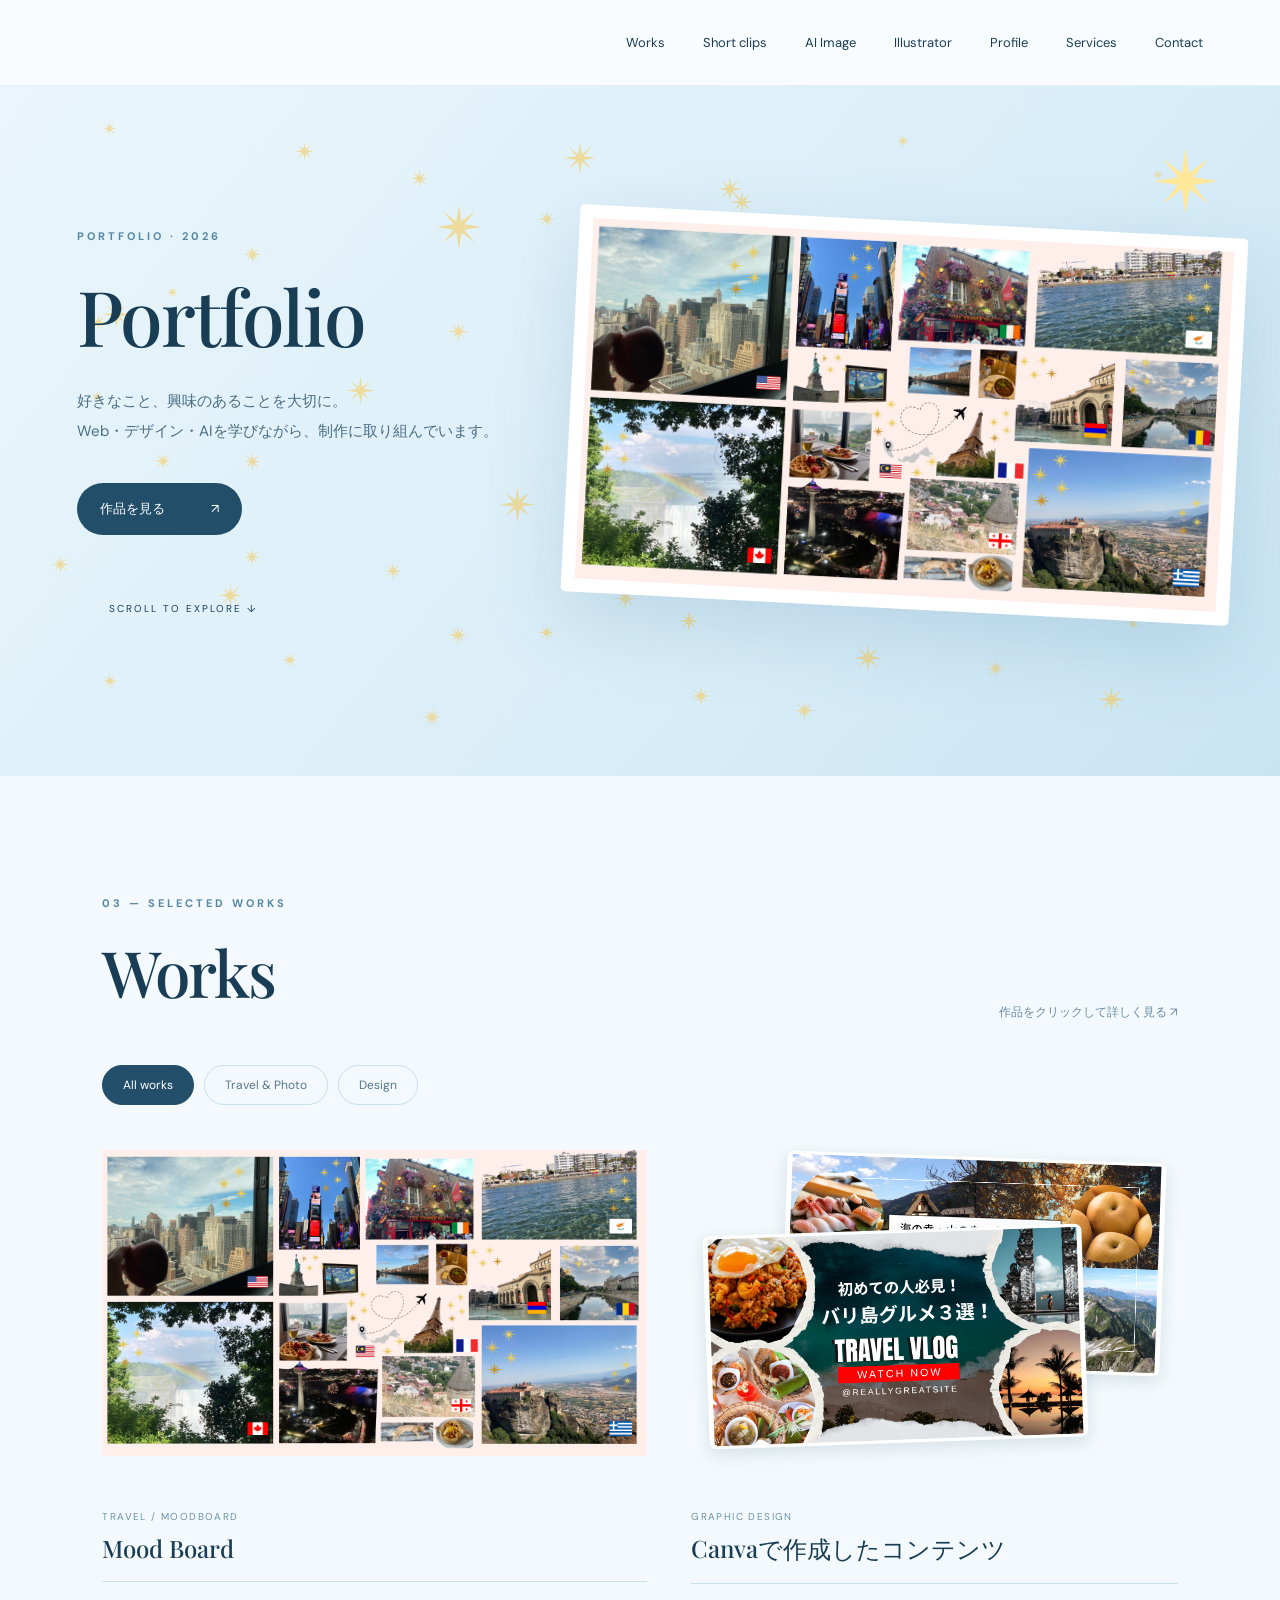
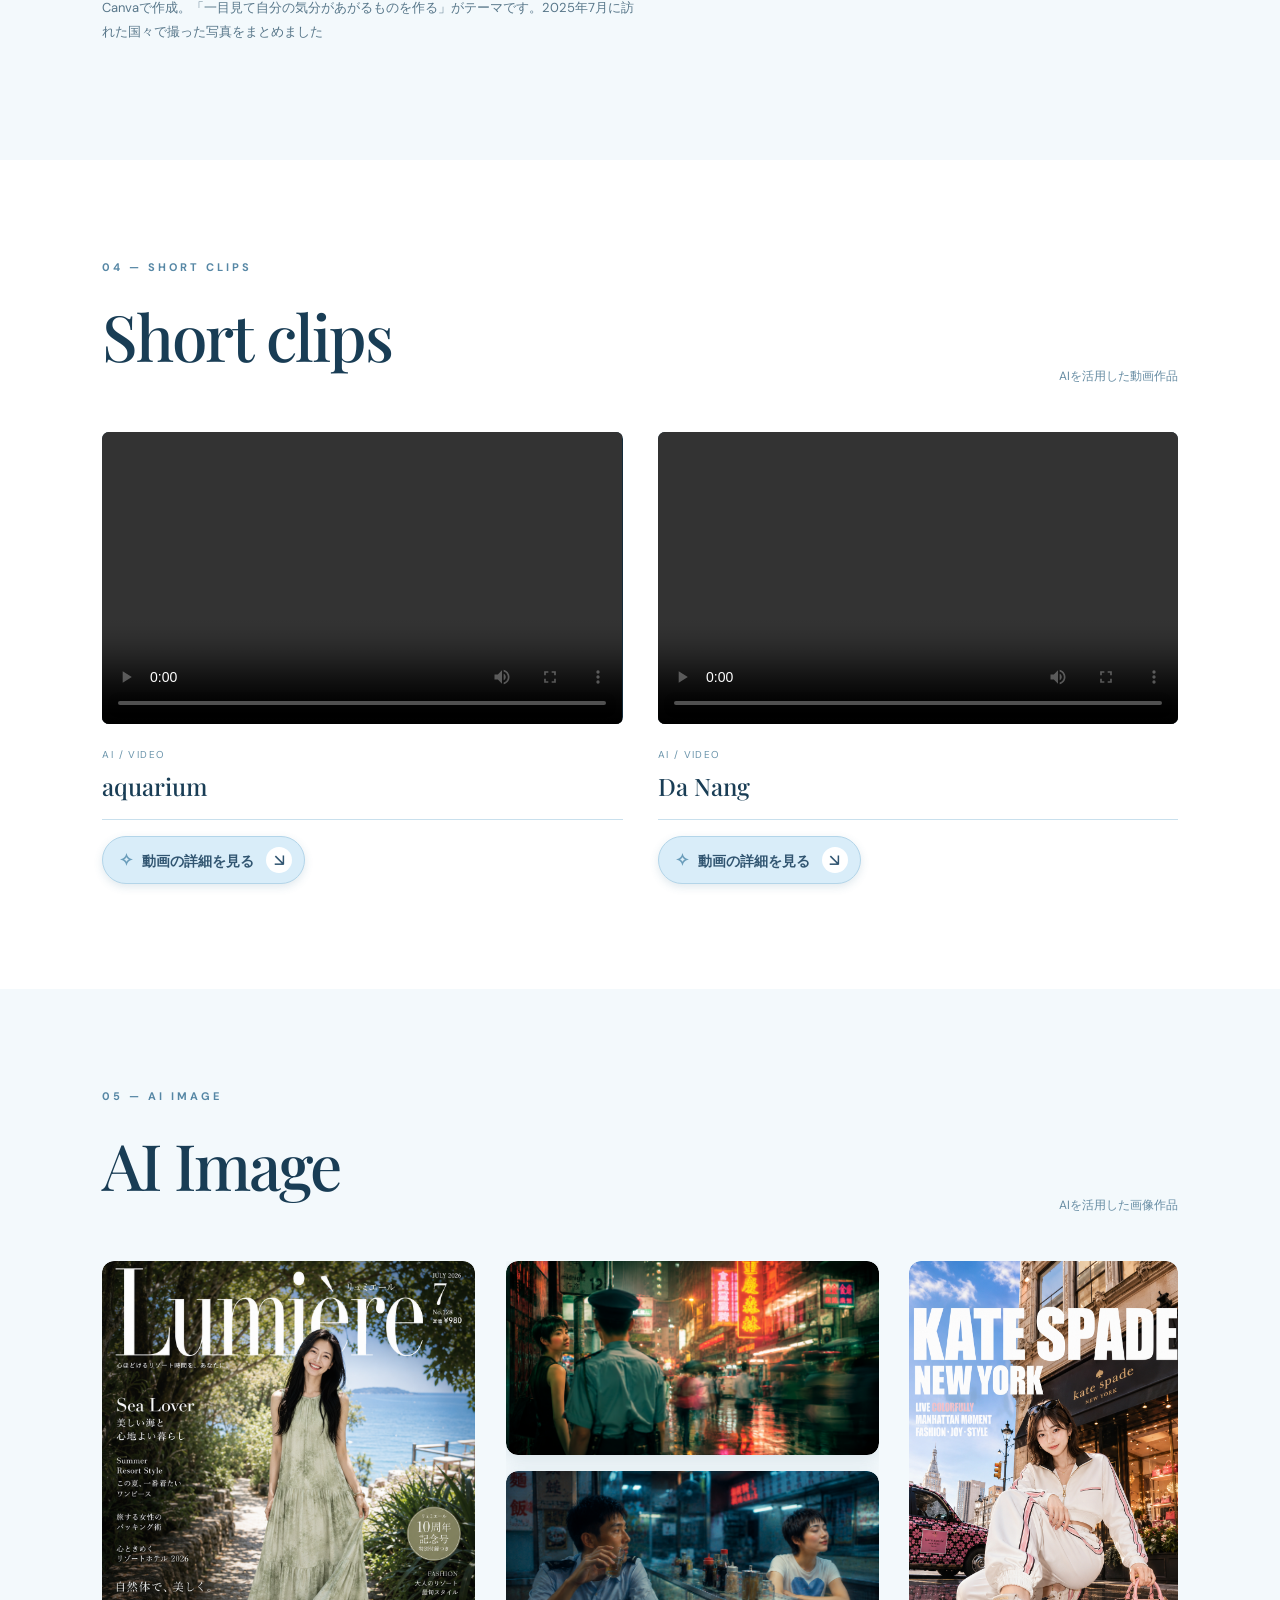
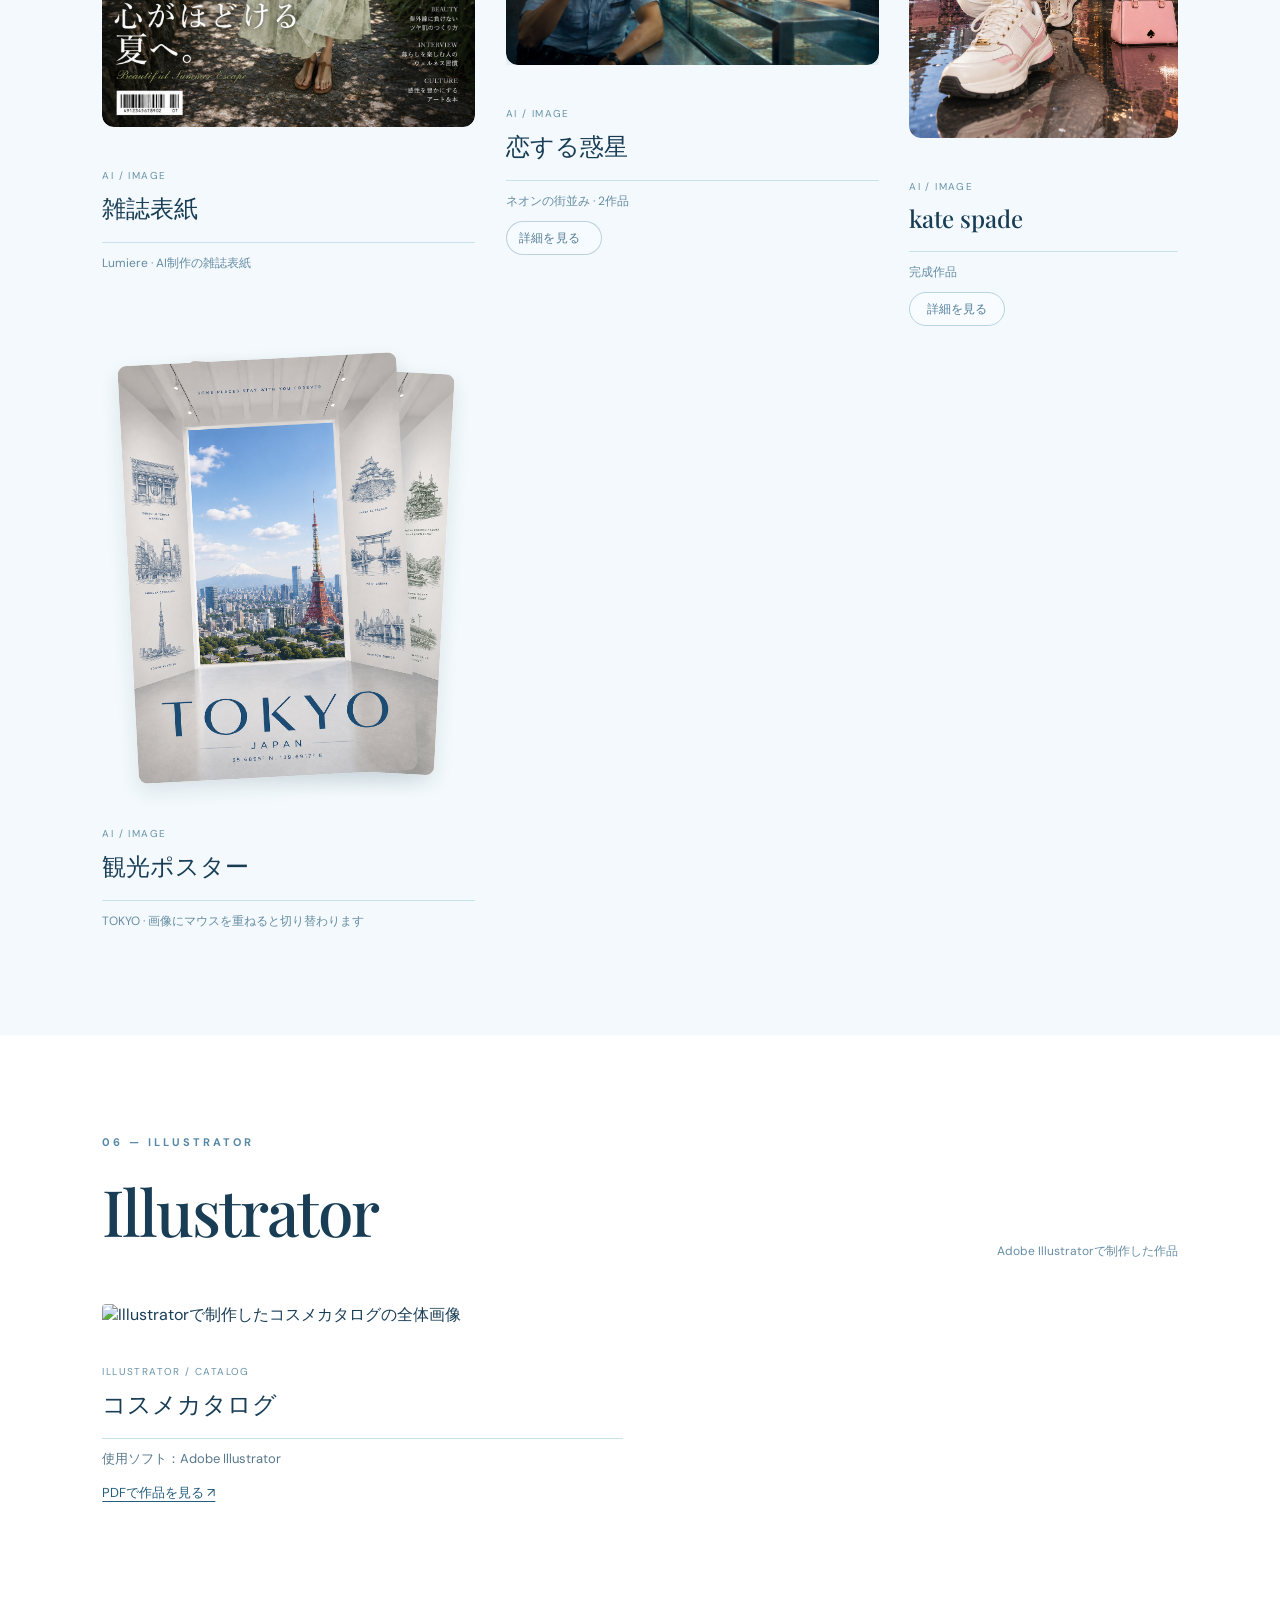
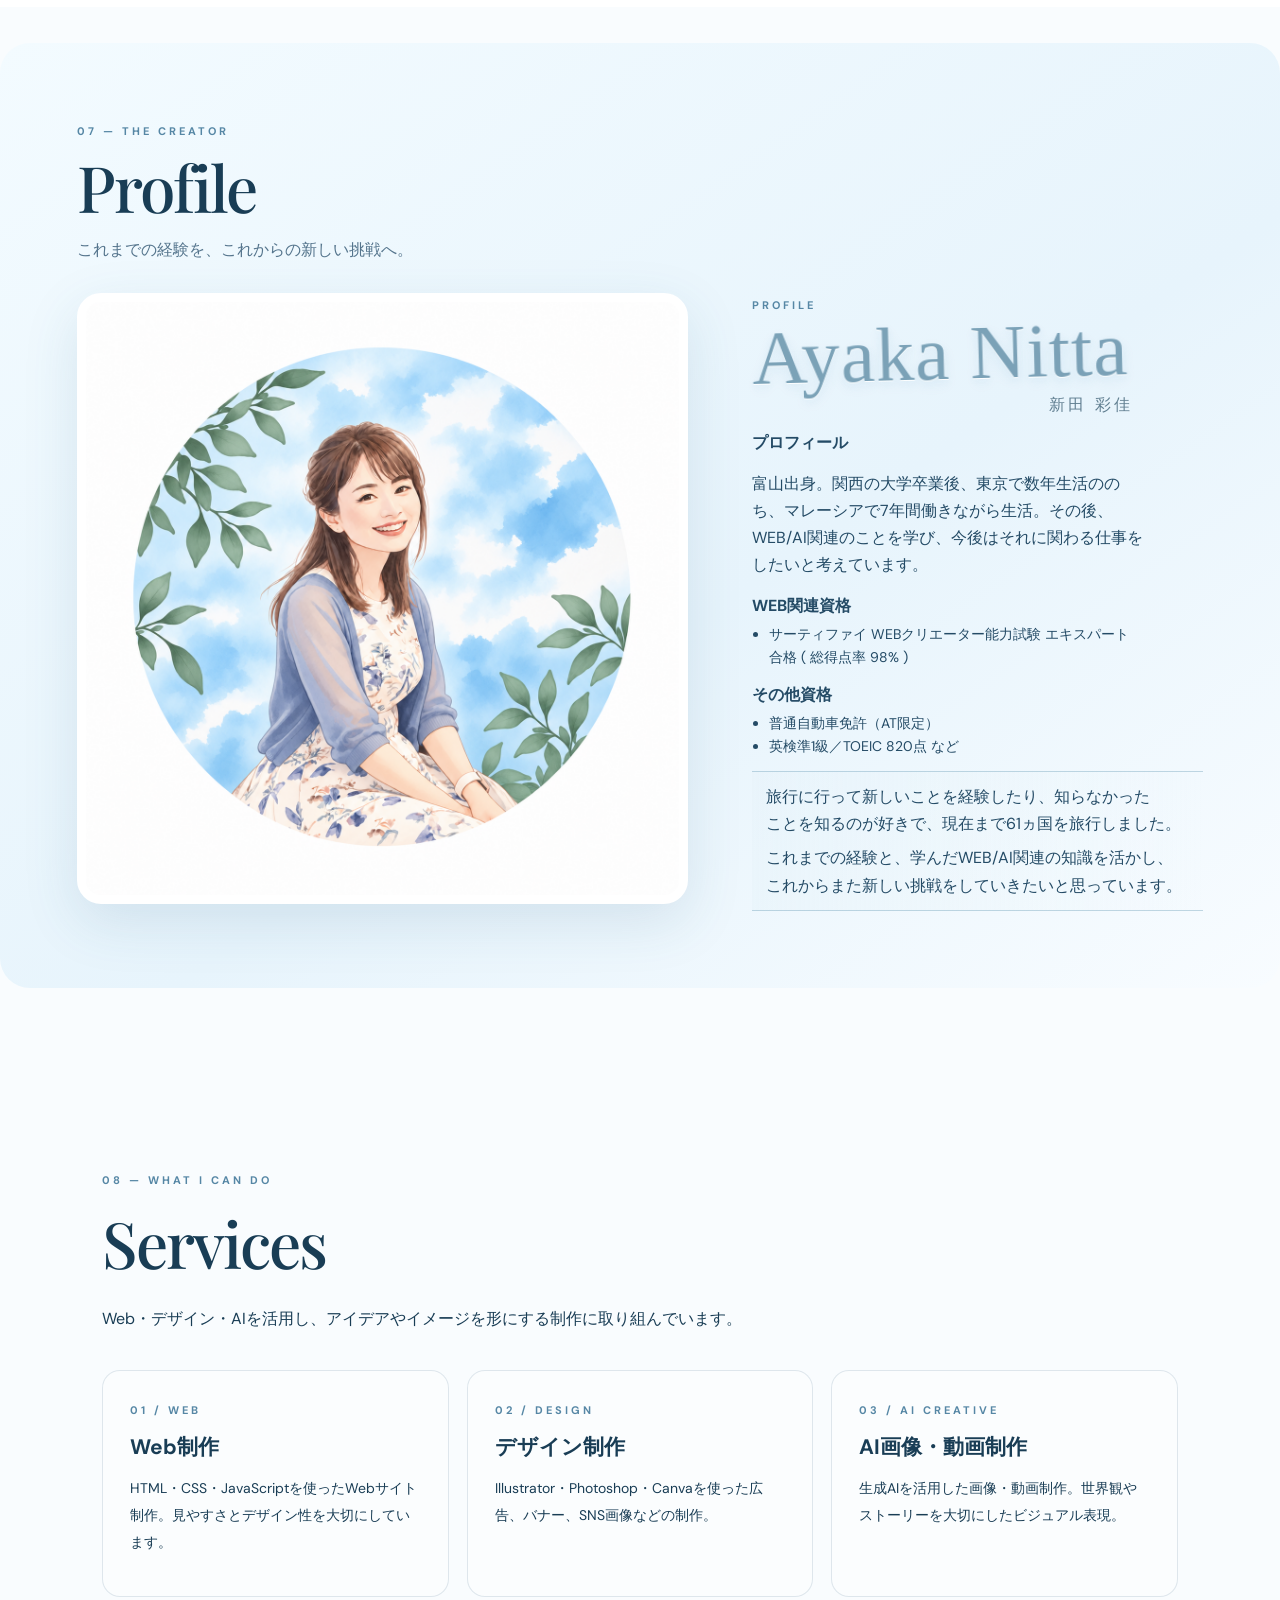
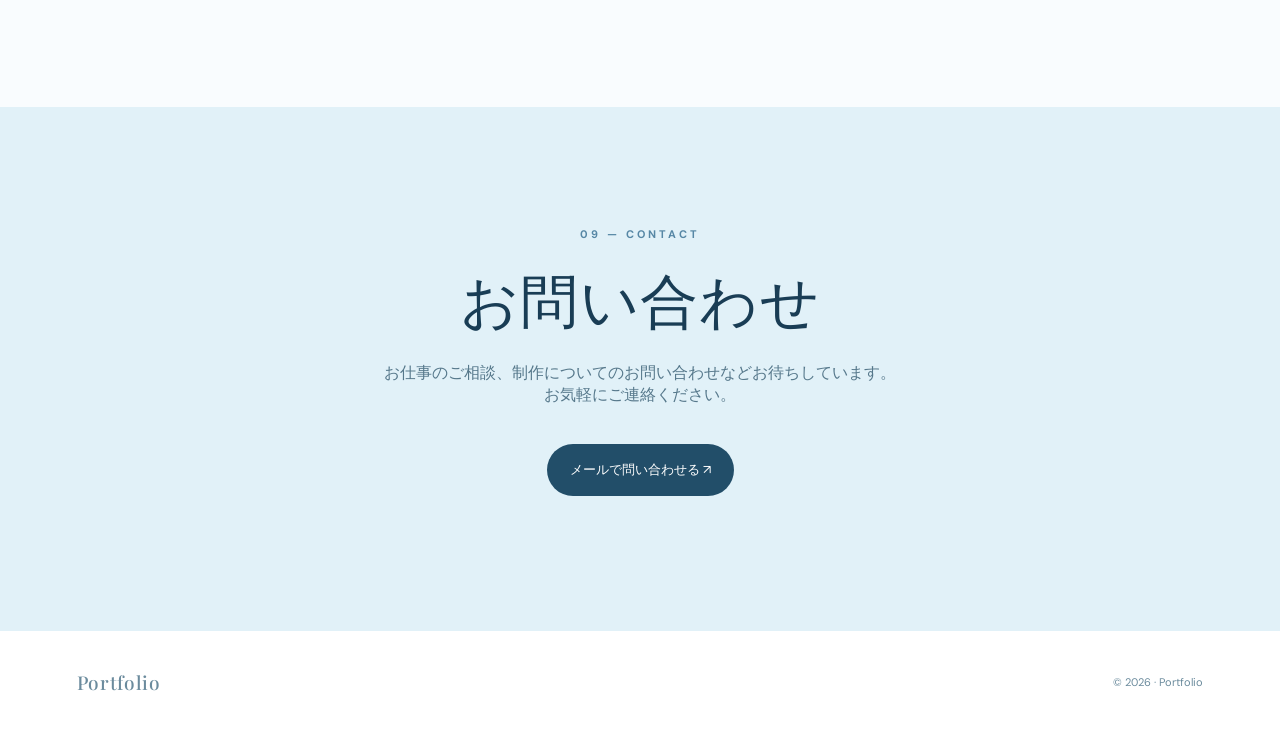
==== commit 96e91e98: "Update Services copy for freelance offerings" ====
--- a/skyfolio/index.html
+++ b/skyfolio/index.html
@@ -1,3 +1,3 @@
 <!DOCTYPE html>
 
-<html lang="ja"><head><meta charset="utf-8"/><meta content="width=device-width,initial-scale=1" name="viewport"/><meta content="Travel, design and AI creations — a creative portfolio." name="description"/><title>Portfolio.+°☆</title><link rel="icon" type="image/svg+xml" href="favicon.svg?v=20261026-round"/><link href="style.css?v=20261028-profile-phrases" rel="stylesheet"/></head><body><header class="nav"><nav id="navlinks"><a href="#works">Works</a><a href="#ai-video">Short clips</a><a href="#ai-image">AI Image</a><a href="#illustrator">Illustrator</a><a href="#profile">Profile</a><a href="#services">Services</a><a href="#contact">Contact</a></nav><button aria-expanded="false" aria-label="メニューを開く" class="menu" id="menu">☰</button></header><main><section class="hero" id="home"><div class="hero-sparkles" aria-hidden="true"><span class="hero-sparkle sparkle-one">✳</span><span class="hero-sparkle sparkle-two">✳</span><span class="hero-sparkle sparkle-three">✳</span><span class="hero-sparkle sparkle-four">✳</span><span class="hero-sparkle sparkle-five">✳</span><span class="hero-sparkle sparkle-six">✳</span><span class="hero-sparkle sparkle-seven">✳</span><span class="hero-sparkle sparkle-eight">✳</span><span class="hero-sparkle sparkle-nine">✳</span><span class="hero-sparkle sparkle-ten">✳</span><span class="hero-sparkle sparkle-eleven">✳</span><span class="hero-sparkle sparkle-twelve">✳</span><span class="hero-sparkle sparkle-thirteen">✳</span><span class="hero-sparkle sparkle-fourteen">✳</span><span class="hero-sparkle sparkle-fifteen">✳</span><span class="hero-sparkle sparkle-sixteen">✳</span><span class="hero-sparkle sparkle-seventeen">✳</span><span class="hero-sparkle sparkle-eighteen">✳</span><span class="hero-sparkle sparkle-nineteen">✳</span><span class="hero-sparkle sparkle-twenty">✳</span><span class="hero-sparkle sparkle-twenty-one">✳</span><span class="hero-sparkle sparkle-twenty-two">✳</span><span class="hero-sparkle sparkle-twenty-three">✳</span><span class="hero-sparkle sparkle-twenty-four">✳</span><span class="hero-sparkle sparkle-twenty-five">✳</span><span class="hero-sparkle sparkle-twenty-six">✳</span><span class="hero-sparkle sparkle-twenty-seven">✳</span><span class="hero-sparkle sparkle-twenty-eight">✳</span><span class="hero-sparkle sparkle-twenty-nine">✳</span><span class="hero-sparkle sparkle-thirty">✳</span><span class="hero-sparkle sparkle-thirty-one">✳</span><span class="hero-sparkle sparkle-thirty-two">✳</span><span class="hero-sparkle sparkle-thirty-three">✳</span><span class="hero-sparkle sparkle-thirty-four">✳</span><span class="hero-sparkle sparkle-thirty-five">✳</span><span class="hero-sparkle sparkle-thirty-six">✳</span><span class="hero-sparkle sparkle-thirty-seven">✳</span><span class="hero-sparkle sparkle-thirty-eight">✳</span><span class="hero-sparkle sparkle-thirty-nine">✳</span><span class="hero-sparkle sparkle-forty">✳</span><span class="hero-sparkle sparkle-forty-one">✳</span><span class="hero-sparkle sparkle-forty-two">✳</span><span class="hero-sparkle sparkle-forty-three">✳</span><span class="hero-sparkle sparkle-forty-four">✳</span><span class="hero-sparkle sparkle-forty-five">✳</span><span class="hero-sparkle sparkle-forty-six">✳</span><span class="hero-sparkle sparkle-forty-seven">✳</span><span class="hero-sparkle sparkle-forty-eight">✳</span><span class="hero-sparkle sparkle-forty-nine">✳</span><span class="hero-sparkle sparkle-fifty">✳</span><span class="hero-sparkle sparkle-fifty-one">✳</span><span class="hero-sparkle sparkle-fifty-two">✳</span><span class="hero-sparkle sparkle-fifty-three">✳</span><span class="hero-sparkle sparkle-fifty-four">✳</span><span class="hero-sparkle sparkle-fifty-five">✳</span><span class="hero-sparkle sparkle-fifty-six">✳</span><span class="hero-sparkle sparkle-fifty-seven">✳</span><span class="hero-falling-star">✳</span><span class="hero-falling-star shooting-star-two">✳</span><span class="hero-falling-star shooting-star-three">✳</span></div><div class="hero-copy"><span class="eyebrow">PORTFOLIO · 2026</span><h1>Portfolio</h1><p>好きなこと、興味のあることを大切に。<br/>Web・デザイン・AIを学びながら、制作に取り組んでいます。</p><a class="cta" href="#works">作品を見る <span>↗</span></a></div><div class="hero-art"><div class="hero-frame"><img alt="世界各地の旅の写真をまとめたコラージュ" src="assets/travel-hero-collage.png"/></div><span class="orbit">✳</span></div><div class="hero-bottom">SCROLL TO EXPLORE ↓</div></section><section class="works section" id="works"><div class="section-head"><div><span class="eyebrow">03 — SELECTED WORKS</span><h2>Works</h2></div><p>作品をクリックして詳しく見る ↗</p></div><div aria-label="作品カテゴリー" class="filters"><button class="filter active" data-filter="all">All works</button><button class="filter" data-filter="travel">Travel &amp; Photo</button><button class="filter" data-filter="design">Design</button></div><div class="work-grid" id="gallery"><article class="work-card travel-work-card" data-category="travel" data-description="Canvaで作成。「一目見て自分の気分があがるものを作る」がテーマです。2025年7月に訪れた国々で撮った写真をまとめました" data-src="assets/travel-works-collage.png" data-title="Mood Board"><button aria-label="Mood Board を拡大" class="work-image"><img alt="旅先で撮影した写真をまとめたコラージュ" src="assets/travel-works-collage.png"/></button><div class="work-info"><div><span>TRAVEL / MOODBOARD</span><h3>Mood Board</h3></div></div><p class="work-description">Canvaで作成。「一目見て自分の気分があがるものを作る」がテーマです。2025年7月に訪れた国々で撮った写真をまとめました</p></article><article class="work-card canva-card" data-category="design"><div class="canva-image-stack"><a class="canva-image canva-image-back" href="assets/toyama-canva.png" target="_blank" rel="noopener" aria-label="富山の旅の画像を拡大して見る"><img src="assets/toyama-canva.png" alt="富山の海の幸・山の幸・景色を紹介するCanva作品" loading="lazy"></a><a class="canva-image canva-image-front" href="assets/bali-canva.png" target="_blank" rel="noopener" aria-label="バリ島のグルメ画像を拡大して見る"><img src="assets/bali-canva.png" alt="バリ島グルメ3選のCanva作品" loading="lazy"></a></div><div class="work-info"><div><span>GRAPHIC DESIGN</span><h3>Canvaで作成したコンテンツ</h3></div></div></article></div></section><section class="section ai-video-section" id="ai-video"><div class="section-head"><div><span class="eyebrow">04 — SHORT CLIPS</span><h2>Short clips</h2></div><p>AIを活用した動画作品</p></div><div class="ai-video-grid"><article class="ai-video-card"><video aria-label="AIで制作した動画作品 1" controls="" playsinline="" preload="metadata" src="assets/007-2.mp4"></video><div class="work-info"><div><span>AI / VIDEO</span><h3>aquarium</h3></div></div><details class="ai-video-details"><summary><span class="ai-video-details-label">動画の詳細を見る</span><span class="ai-video-details-icon" aria-hidden="true"></span></summary><div class="ai-video-details-content"><p>8秒間のフォトリアルなシネマティック動画。</p><p>大型水族館の幻想的な館内。</p><p>17歳くらいの日本人女子高校生。</p><p>ピンクのオーバーサイズパーカー、<br>黒いプリーツスカート、<br>黒いレースアップブーツ。</p><p>大きな水槽の前をゆっくり歩きながら魚を見上げる。</p><p>スタイルシートをAIに共有し、キャラクターのイメージがブレないようにしました。</p><figure class="ai-video-model-sheet"><img src="assets/nitta2.png" alt="水族館のAI動画で使用したキャラクターのスタイルシート。ピンクのパーカーと黒いスカートの人物の表情・全身・衣装ディテールをまとめたもの" loading="lazy"><figcaption>制作時に使用したキャラクターのスタイルシート</figcaption></figure></div></details></article><article class="ai-video-card"><video aria-label="AIで制作した動画作品 2" controls="" playsinline="" preload="metadata" src="assets/775.mp4"></video><div class="work-info"><div><span>AI / VIDEO</span><h3>Da Nang</h3></div></div><details class="ai-video-details"><summary><span class="ai-video-details-label">動画の詳細を見る</span><span class="ai-video-details-icon" aria-hidden="true"></span></summary><div class="ai-video-details-content"><p>12秒のフォトリアルなシネマティック動画。</p><p>舞台はベトナム・ダナンの美しいビーチ。<br>透明度の高いエメラルドブルーの海、白い砂浜、ゆっくり揺れるヤシの木。<br>暖かい午後の柔らかな陽射し。<br>高級リゾートのような穏やかで開放的な雰囲気。</p><p>登場人物は20代前半の日本人女性2人。</p><p>モデルシートをGPTで作成。Google flowで動画を作成し、CapCutで動画に効果を追加しました。</p><details class="ai-kate-subdetails ai-danang-sheets"><summary>スタイルシート <span class="ai-video-details-icon" aria-hidden="true"></span></summary><div class="ai-danang-sheet-images"><a href="assets/style1.png" target="_blank" rel="noopener" aria-label="Da Nangのスタイルシート1を拡大して見る"><img src="assets/style1.png" alt="Da Nangの動画で使用した白いワンピースの女性のモデルシート" loading="lazy"></a><a href="assets/style2.png" target="_blank" rel="noopener" aria-label="Da Nangのスタイルシート2を拡大して見る"><img src="assets/style2.png" alt="Da Nangの動画で使用した淡いグリーンのワンピースの女性のモデルシート" loading="lazy"></a></div></details></div></details></article></div></section><section class="section ai-image-section" id="ai-image"><div class="section-head"><div><span class="eyebrow">05 — AI IMAGE</span><h2>AI Image</h2></div><p>AIを活用した画像作品</p></div><div class="ai-image-grid"><article class="ai-image-card ai-magazine-card"><a class="ai-magazine-image" href="assets/007-1.png" target="_blank" rel="noopener" aria-label="Lumiereの雑誌表紙を大きく見る"><img src="assets/007-1.png" alt="海辺のリゾートを背景にしたAI制作のファッション雑誌Lumiereの表紙" loading="lazy"><span class="star-zoom-mark" aria-hidden="true"><svg viewBox="0 0 36 36" focusable="false"><circle cx="15" cy="15" r="9" fill="none" stroke="currentColor" stroke-width="1.35"/><path d="M21.5 21.5 29 29" fill="none" stroke="currentColor" stroke-width="1.7" stroke-linecap="round"/><path class="star-zoom-spark" d="M15 7.7 Q15.8 14.2 22.3 15 Q15.8 15.8 15 22.3 Q14.2 15.8 7.7 15 Q14.2 14.2 15 7.7Z" fill="none" stroke="currentColor" stroke-width=".95"/></svg></span></a><div class="work-info"><div><span>AI / IMAGE</span><h3>雑誌表紙</h3></div></div><p class="ai-image-caption">Lumiere · AI制作の雑誌表紙</p></article><article class="ai-image-card ai-neon-card"><div class="ai-neon-vertical"><a href="assets/Rainy%20neon%20streets%20of%20Hong%20Kong.png" target="_blank" rel="noopener" aria-label="香港のネオン街の画像を拡大して見る"><img src="assets/Rainy%20neon%20streets%20of%20Hong%20Kong.png" alt="雨の香港のネオン街に立つ二人" loading="lazy"><span class="star-zoom-mark" aria-hidden="true"><svg viewBox="0 0 36 36" focusable="false"><circle cx="15" cy="15" r="9" fill="none" stroke="currentColor" stroke-width="1.35"/><path d="M21.5 21.5 29 29" fill="none" stroke="currentColor" stroke-width="1.7" stroke-linecap="round"/><path class="star-zoom-spark" d="M15 7.7 Q15.8 14.2 22.3 15 Q15.8 15.8 15 22.3 Q14.2 15.8 7.7 15 Q14.2 14.2 15 7.7Z" fill="none" stroke="currentColor" stroke-width=".95"/></svg></span></a><a href="assets/Moody%20diner%20moment%20in%20neon%20glow.png" target="_blank" rel="noopener" aria-label="ネオンの飲食店の画像を拡大して見る"><img src="assets/Moody%20diner%20moment%20in%20neon%20glow.png" alt="青いネオンの飲食店で過ごす二人" loading="lazy"><span class="star-zoom-mark" aria-hidden="true"><svg viewBox="0 0 36 36" focusable="false"><circle cx="15" cy="15" r="9" fill="none" stroke="currentColor" stroke-width="1.35"/><path d="M21.5 21.5 29 29" fill="none" stroke="currentColor" stroke-width="1.7" stroke-linecap="round"/><path class="star-zoom-spark" d="M15 7.7 Q15.8 14.2 22.3 15 Q15.8 15.8 15 22.3 Q14.2 15.8 7.7 15 Q14.2 14.2 15 7.7Z" fill="none" stroke="currentColor" stroke-width=".95"/></svg></span></a></div><div class="work-info"><div><span>AI / IMAGE</span><h3>恋する惑星</h3></div></div><p class="ai-image-caption">ネオンの街並み · 2作品</p><details class="ai-video-details ai-neon-details"><summary><span class="ai-video-details-label">詳細を見る</span><span class="ai-video-details-icon" aria-hidden="true"></span></summary><div class="ai-video-details-content"><p>フェイオンの「恋する惑星」をイメージした実写風の、映画の一場面の画像。<br>この映画を見たことがない人も、見てみたくなるような映画の雰囲気が伝わるものを作るようにAIに指示しました。</p><p>舞台は香港の夜の街、90年代、映画の一場面、香港のネオン。画像の中には男女2人を配置します。<br>女性は実際のフェイオンに似た、ショートヘアのスラっとした女性。警察官の男性。女性が男性に片思いをしている感じが伝わる様子。</p><p>この映画のポップでスタイリッシュな感じが伝わるようなものになるよう指示。</p></div></details></article><article class="ai-image-card ai-kate-card"><a class="ai-magazine-image ai-kate-image" href="assets/107-2.png" target="_blank" rel="noopener" aria-label="Kate Spade風AIファッション広告作品を拡大して見る"><img loading="lazy" alt="ニューヨークの街並みを背景にしたKate Spade風のAIファッション広告作品" src="assets/107-2.png"><span class="star-zoom-mark" aria-hidden="true"><svg viewBox="0 0 36 36" focusable="false"><circle cx="15" cy="15" r="9" fill="none" stroke="currentColor" stroke-width="1.35"/><path d="M21.5 21.5 29 29" fill="none" stroke="currentColor" stroke-width="1.7" stroke-linecap="round"/><path class="star-zoom-spark" d="M15 7.7 Q15.8 14.2 22.3 15 Q15.8 15.8 15 22.3 Q14.2 15.8 7.7 15 Q14.2 14.2 15 7.7Z" fill="none" stroke="currentColor" stroke-width=".95"/></svg></span></a><div class="work-info"><div><span>AI / IMAGE</span><h3>kate spade</h3></div></div><p class="ai-image-caption">完成作品</p><details class="ai-video-details ai-neon-details ai-kate-details"><summary><span class="ai-video-details-label">詳細を見る</span><span class="ai-video-details-icon" aria-hidden="true"></span></summary><div class="ai-video-details-content"><p>Kate Spade New York風・ニューヨーク広告ポスター</p><p>ブランドのイメージを添付した画像をAIに参照してもらい作成。</p><p>実在の広告をそのまま複製するのではなく、Kate Spade New Yorkの明るく洗練された世界観を取り入れた、架空のファッションキャンペーンポスターとして制作するように指示。</p><p>高級ファッションブランドの広告ポスター<br>フォトリアル<br>高解像度<br>SNS広告として目を引く構成<br>明るく華やかで、女性誌の表紙のような仕上がり</p><p>添付したモデルシートの日本人女性を、そのまま使用するように指示をいれました。</p></div></details></article><article class="ai-image-card ai-travel-card"><button type="button" class="ai-travel-stack" aria-label="表示中の観光ポスターの画像を拡大して見る"><img class="ai-travel-back" src="assets/tonami.png" alt="砺波の風景と名所を紹介するトラベルポスター" loading="lazy"><img class="ai-travel-front" src="assets/tokyo.png" alt="東京の風景と名所を紹介するトラベルポスター" loading="lazy"></button><div class="work-info"><div><span>AI / IMAGE</span><h3>観光ポスター</h3></div></div><p class="ai-image-caption ai-travel-caption">TOKYO · 画像にマウスを重ねると切り替わります</p></article></div></section><section class="section illustrator-section" id="illustrator"><div class="section-head"><div><span class="eyebrow">06 — ILLUSTRATOR</span><h2>Illustrator</h2></div><p>Adobe Illustratorで制作した作品</p></div><div class="illustrator-grid"><article class="illustrator-card"><a class="illustrator-image" href="assets/catalog1.pdf" target="_blank" rel="noopener" aria-label="コスメカタログのPDFを見る"><img src="assets/illustrator-catalog-preview.png?v=catalog1" alt="Illustratorで制作したコスメカタログの全体画像" loading="lazy" /><span class="illustrator-zoom">↗</span></a><div class="work-info"><div><span>ILLUSTRATOR / CATALOG</span><h3>コスメカタログ</h3></div></div><p class="work-description">使用ソフト：Adobe Illustrator</p><a class="illustrator-pdf-link" href="assets/catalog1.pdf" target="_blank" rel="noopener">PDFで作品を見る ↗</a></article></div></section><section aria-labelledby="profile-title" class="profile-section section" id="profile"><div class="profile-heading"><span class="eyebrow">07 — THE CREATOR</span><h2 id="profile-title">Profile</h2><p>これまでの経験を、これからの新しい挑戦へ。</p></div><div class="profile-layout"><div class="profile-image"><img alt="青空と植物を背景にしたプロフィール用水彩イラスト" loading="lazy" src="assets/ayaka-profile.png"/></div><div class="profile-copy"><span class="eyebrow">PROFILE</span><h3><span class="name-en">Ayaka Nitta</span><span class="name-ja">新田 彩佳</span></h3><h4 class="profile-subtitle">プロフィール</h4><p>富山出身。関西の大学卒業後、東京で数年生活ののち、マレーシアで7年間働きながら生活。その後、WEB/AI関連のことを学び、今後はそれに関わる仕事をしたいと考えています。</p><h4 class="profile-subtitle">WEB関連資格</h4><ul class="profile-list"><li>サーティファイ WEBクリエーター能力試験 エキスパート 合格 <span class="qualification-score">( 総得点率 98% )</span></li></ul><h4 class="profile-subtitle">その他資格</h4><ul class="profile-list"><li>普通自動車免許（AT限定）</li><li>英検準1級／TOEIC 820点 など</li></ul><div class="profile-personal-note"><p>旅行に行って新しいことを経験したり、知らなかったことを知るのが好きで、現在まで61ヵ国を旅行しました。</p><p>これまでの経験と、学んだWEB/AI関連の知識を活かし、これからまた新しい挑戦をしていきたいと思っています。</p></div></div></div></section><section class="section extra-section" id="services"><span class="eyebrow">08 — WHAT I CAN DO</span><h2>Services</h2><p class="extra-lead">就職活動・お仕事のご相談に向けて、制作できることや学んでいることを紹介します。</p><div class="extra-grid"><article class="extra-card"><span class="eyebrow">01 / WEB</span><h3>Web関連</h3><p>Web制作の知識を活かせる業務に挑戦したいと考えています。</p></article><article class="extra-card"><span class="eyebrow">02 / CREATIVE</span><h3>デザイン・画像制作</h3><p>制作実績を追加しながら、対応できる内容を明確にしていきます。</p></article><article class="extra-card"><span class="eyebrow">03 / AI</span><h3>AI関連</h3><p>学習した知識を活かせる制作・サポート業務を目指しています。</p></article></div></section><section class="contact section" id="contact"><span class="eyebrow">09 — CONTACT</span><h2>お問い合わせ</h2><p>お仕事のご相談、制作についてのお問い合わせなどお待ちしています。<br>お気軽にご連絡ください。</p><a class="cta" href="mailto:hello@example.com">メールで問い合わせる ↗</a><small></small></section></main><footer><a class="site-wordmark" href="#home">Portfolio</a><span>© 2026 · Portfolio</span></footer><dialog id="lightbox"><button aria-label="閉じる" class="close" id="close">×</button><div id="modal-media"></div><button type="button" class="lightbox-next" id="lightbox-next" aria-label="次の画像を見る" hidden>❯</button></dialog><script src="script.js?v=20261021-travel-hover"></script></body></html>
+<html lang="ja"><head><meta charset="utf-8"/><meta content="width=device-width,initial-scale=1" name="viewport"/><meta content="Travel, design and AI creations — a creative portfolio." name="description"/><title>Portfolio.+°☆</title><link rel="icon" type="image/svg+xml" href="favicon.svg?v=20261026-round"/><link href="style.css?v=20261028-profile-phrases" rel="stylesheet"/></head><body><header class="nav"><nav id="navlinks"><a href="#works">Works</a><a href="#ai-video">Short clips</a><a href="#ai-image">AI Image</a><a href="#illustrator">Illustrator</a><a href="#profile">Profile</a><a href="#services">Services</a><a href="#contact">Contact</a></nav><button aria-expanded="false" aria-label="メニューを開く" class="menu" id="menu">☰</button></header><main><section class="hero" id="home"><div class="hero-sparkles" aria-hidden="true"><span class="hero-sparkle sparkle-one">✳</span><span class="hero-sparkle sparkle-two">✳</span><span class="hero-sparkle sparkle-three">✳</span><span class="hero-sparkle sparkle-four">✳</span><span class="hero-sparkle sparkle-five">✳</span><span class="hero-sparkle sparkle-six">✳</span><span class="hero-sparkle sparkle-seven">✳</span><span class="hero-sparkle sparkle-eight">✳</span><span class="hero-sparkle sparkle-nine">✳</span><span class="hero-sparkle sparkle-ten">✳</span><span class="hero-sparkle sparkle-eleven">✳</span><span class="hero-sparkle sparkle-twelve">✳</span><span class="hero-sparkle sparkle-thirteen">✳</span><span class="hero-sparkle sparkle-fourteen">✳</span><span class="hero-sparkle sparkle-fifteen">✳</span><span class="hero-sparkle sparkle-sixteen">✳</span><span class="hero-sparkle sparkle-seventeen">✳</span><span class="hero-sparkle sparkle-eighteen">✳</span><span class="hero-sparkle sparkle-nineteen">✳</span><span class="hero-sparkle sparkle-twenty">✳</span><span class="hero-sparkle sparkle-twenty-one">✳</span><span class="hero-sparkle sparkle-twenty-two">✳</span><span class="hero-sparkle sparkle-twenty-three">✳</span><span class="hero-sparkle sparkle-twenty-four">✳</span><span class="hero-sparkle sparkle-twenty-five">✳</span><span class="hero-sparkle sparkle-twenty-six">✳</span><span class="hero-sparkle sparkle-twenty-seven">✳</span><span class="hero-sparkle sparkle-twenty-eight">✳</span><span class="hero-sparkle sparkle-twenty-nine">✳</span><span class="hero-sparkle sparkle-thirty">✳</span><span class="hero-sparkle sparkle-thirty-one">✳</span><span class="hero-sparkle sparkle-thirty-two">✳</span><span class="hero-sparkle sparkle-thirty-three">✳</span><span class="hero-sparkle sparkle-thirty-four">✳</span><span class="hero-sparkle sparkle-thirty-five">✳</span><span class="hero-sparkle sparkle-thirty-six">✳</span><span class="hero-sparkle sparkle-thirty-seven">✳</span><span class="hero-sparkle sparkle-thirty-eight">✳</span><span class="hero-sparkle sparkle-thirty-nine">✳</span><span class="hero-sparkle sparkle-forty">✳</span><span class="hero-sparkle sparkle-forty-one">✳</span><span class="hero-sparkle sparkle-forty-two">✳</span><span class="hero-sparkle sparkle-forty-three">✳</span><span class="hero-sparkle sparkle-forty-four">✳</span><span class="hero-sparkle sparkle-forty-five">✳</span><span class="hero-sparkle sparkle-forty-six">✳</span><span class="hero-sparkle sparkle-forty-seven">✳</span><span class="hero-sparkle sparkle-forty-eight">✳</span><span class="hero-sparkle sparkle-forty-nine">✳</span><span class="hero-sparkle sparkle-fifty">✳</span><span class="hero-sparkle sparkle-fifty-one">✳</span><span class="hero-sparkle sparkle-fifty-two">✳</span><span class="hero-sparkle sparkle-fifty-three">✳</span><span class="hero-sparkle sparkle-fifty-four">✳</span><span class="hero-sparkle sparkle-fifty-five">✳</span><span class="hero-sparkle sparkle-fifty-six">✳</span><span class="hero-sparkle sparkle-fifty-seven">✳</span><span class="hero-falling-star">✳</span><span class="hero-falling-star shooting-star-two">✳</span><span class="hero-falling-star shooting-star-three">✳</span></div><div class="hero-copy"><span class="eyebrow">PORTFOLIO · 2026</span><h1>Portfolio</h1><p>好きなこと、興味のあることを大切に。<br/>Web・デザイン・AIを学びながら、制作に取り組んでいます。</p><a class="cta" href="#works">作品を見る <span>↗</span></a></div><div class="hero-art"><div class="hero-frame"><img alt="世界各地の旅の写真をまとめたコラージュ" src="assets/travel-hero-collage.png"/></div><span class="orbit">✳</span></div><div class="hero-bottom">SCROLL TO EXPLORE ↓</div></section><section class="works section" id="works"><div class="section-head"><div><span class="eyebrow">03 — SELECTED WORKS</span><h2>Works</h2></div><p>作品をクリックして詳しく見る ↗</p></div><div aria-label="作品カテゴリー" class="filters"><button class="filter active" data-filter="all">All works</button><button class="filter" data-filter="travel">Travel &amp; Photo</button><button class="filter" data-filter="design">Design</button></div><div class="work-grid" id="gallery"><article class="work-card travel-work-card" data-category="travel" data-description="Canvaで作成。「一目見て自分の気分があがるものを作る」がテーマです。2025年7月に訪れた国々で撮った写真をまとめました" data-src="assets/travel-works-collage.png" data-title="Mood Board"><button aria-label="Mood Board を拡大" class="work-image"><img alt="旅先で撮影した写真をまとめたコラージュ" src="assets/travel-works-collage.png"/></button><div class="work-info"><div><span>TRAVEL / MOODBOARD</span><h3>Mood Board</h3></div></div><p class="work-description">Canvaで作成。「一目見て自分の気分があがるものを作る」がテーマです。2025年7月に訪れた国々で撮った写真をまとめました</p></article><article class="work-card canva-card" data-category="design"><div class="canva-image-stack"><a class="canva-image canva-image-back" href="assets/toyama-canva.png" target="_blank" rel="noopener" aria-label="富山の旅の画像を拡大して見る"><img src="assets/toyama-canva.png" alt="富山の海の幸・山の幸・景色を紹介するCanva作品" loading="lazy"></a><a class="canva-image canva-image-front" href="assets/bali-canva.png" target="_blank" rel="noopener" aria-label="バリ島のグルメ画像を拡大して見る"><img src="assets/bali-canva.png" alt="バリ島グルメ3選のCanva作品" loading="lazy"></a></div><div class="work-info"><div><span>GRAPHIC DESIGN</span><h3>Canvaで作成したコンテンツ</h3></div></div></article></div></section><section class="section ai-video-section" id="ai-video"><div class="section-head"><div><span class="eyebrow">04 — SHORT CLIPS</span><h2>Short clips</h2></div><p>AIを活用した動画作品</p></div><div class="ai-video-grid"><article class="ai-video-card"><video aria-label="AIで制作した動画作品 1" controls="" playsinline="" preload="metadata" src="assets/007-2.mp4"></video><div class="work-info"><div><span>AI / VIDEO</span><h3>aquarium</h3></div></div><details class="ai-video-details"><summary><span class="ai-video-details-label">動画の詳細を見る</span><span class="ai-video-details-icon" aria-hidden="true"></span></summary><div class="ai-video-details-content"><p>8秒間のフォトリアルなシネマティック動画。</p><p>大型水族館の幻想的な館内。</p><p>17歳くらいの日本人女子高校生。</p><p>ピンクのオーバーサイズパーカー、<br>黒いプリーツスカート、<br>黒いレースアップブーツ。</p><p>大きな水槽の前をゆっくり歩きながら魚を見上げる。</p><p>スタイルシートをAIに共有し、キャラクターのイメージがブレないようにしました。</p><figure class="ai-video-model-sheet"><img src="assets/nitta2.png" alt="水族館のAI動画で使用したキャラクターのスタイルシート。ピンクのパーカーと黒いスカートの人物の表情・全身・衣装ディテールをまとめたもの" loading="lazy"><figcaption>制作時に使用したキャラクターのスタイルシート</figcaption></figure></div></details></article><article class="ai-video-card"><video aria-label="AIで制作した動画作品 2" controls="" playsinline="" preload="metadata" src="assets/775.mp4"></video><div class="work-info"><div><span>AI / VIDEO</span><h3>Da Nang</h3></div></div><details class="ai-video-details"><summary><span class="ai-video-details-label">動画の詳細を見る</span><span class="ai-video-details-icon" aria-hidden="true"></span></summary><div class="ai-video-details-content"><p>12秒のフォトリアルなシネマティック動画。</p><p>舞台はベトナム・ダナンの美しいビーチ。<br>透明度の高いエメラルドブルーの海、白い砂浜、ゆっくり揺れるヤシの木。<br>暖かい午後の柔らかな陽射し。<br>高級リゾートのような穏やかで開放的な雰囲気。</p><p>登場人物は20代前半の日本人女性2人。</p><p>モデルシートをGPTで作成。Google flowで動画を作成し、CapCutで動画に効果を追加しました。</p><details class="ai-kate-subdetails ai-danang-sheets"><summary>スタイルシート <span class="ai-video-details-icon" aria-hidden="true"></span></summary><div class="ai-danang-sheet-images"><a href="assets/style1.png" target="_blank" rel="noopener" aria-label="Da Nangのスタイルシート1を拡大して見る"><img src="assets/style1.png" alt="Da Nangの動画で使用した白いワンピースの女性のモデルシート" loading="lazy"></a><a href="assets/style2.png" target="_blank" rel="noopener" aria-label="Da Nangのスタイルシート2を拡大して見る"><img src="assets/style2.png" alt="Da Nangの動画で使用した淡いグリーンのワンピースの女性のモデルシート" loading="lazy"></a></div></details></div></details></article></div></section><section class="section ai-image-section" id="ai-image"><div class="section-head"><div><span class="eyebrow">05 — AI IMAGE</span><h2>AI Image</h2></div><p>AIを活用した画像作品</p></div><div class="ai-image-grid"><article class="ai-image-card ai-magazine-card"><a class="ai-magazine-image" href="assets/007-1.png" target="_blank" rel="noopener" aria-label="Lumiereの雑誌表紙を大きく見る"><img src="assets/007-1.png" alt="海辺のリゾートを背景にしたAI制作のファッション雑誌Lumiereの表紙" loading="lazy"><span class="star-zoom-mark" aria-hidden="true"><svg viewBox="0 0 36 36" focusable="false"><circle cx="15" cy="15" r="9" fill="none" stroke="currentColor" stroke-width="1.35"/><path d="M21.5 21.5 29 29" fill="none" stroke="currentColor" stroke-width="1.7" stroke-linecap="round"/><path class="star-zoom-spark" d="M15 7.7 Q15.8 14.2 22.3 15 Q15.8 15.8 15 22.3 Q14.2 15.8 7.7 15 Q14.2 14.2 15 7.7Z" fill="none" stroke="currentColor" stroke-width=".95"/></svg></span></a><div class="work-info"><div><span>AI / IMAGE</span><h3>雑誌表紙</h3></div></div><p class="ai-image-caption">Lumiere · AI制作の雑誌表紙</p></article><article class="ai-image-card ai-neon-card"><div class="ai-neon-vertical"><a href="assets/Rainy%20neon%20streets%20of%20Hong%20Kong.png" target="_blank" rel="noopener" aria-label="香港のネオン街の画像を拡大して見る"><img src="assets/Rainy%20neon%20streets%20of%20Hong%20Kong.png" alt="雨の香港のネオン街に立つ二人" loading="lazy"><span class="star-zoom-mark" aria-hidden="true"><svg viewBox="0 0 36 36" focusable="false"><circle cx="15" cy="15" r="9" fill="none" stroke="currentColor" stroke-width="1.35"/><path d="M21.5 21.5 29 29" fill="none" stroke="currentColor" stroke-width="1.7" stroke-linecap="round"/><path class="star-zoom-spark" d="M15 7.7 Q15.8 14.2 22.3 15 Q15.8 15.8 15 22.3 Q14.2 15.8 7.7 15 Q14.2 14.2 15 7.7Z" fill="none" stroke="currentColor" stroke-width=".95"/></svg></span></a><a href="assets/Moody%20diner%20moment%20in%20neon%20glow.png" target="_blank" rel="noopener" aria-label="ネオンの飲食店の画像を拡大して見る"><img src="assets/Moody%20diner%20moment%20in%20neon%20glow.png" alt="青いネオンの飲食店で過ごす二人" loading="lazy"><span class="star-zoom-mark" aria-hidden="true"><svg viewBox="0 0 36 36" focusable="false"><circle cx="15" cy="15" r="9" fill="none" stroke="currentColor" stroke-width="1.35"/><path d="M21.5 21.5 29 29" fill="none" stroke="currentColor" stroke-width="1.7" stroke-linecap="round"/><path class="star-zoom-spark" d="M15 7.7 Q15.8 14.2 22.3 15 Q15.8 15.8 15 22.3 Q14.2 15.8 7.7 15 Q14.2 14.2 15 7.7Z" fill="none" stroke="currentColor" stroke-width=".95"/></svg></span></a></div><div class="work-info"><div><span>AI / IMAGE</span><h3>恋する惑星</h3></div></div><p class="ai-image-caption">ネオンの街並み · 2作品</p><details class="ai-video-details ai-neon-details"><summary><span class="ai-video-details-label">詳細を見る</span><span class="ai-video-details-icon" aria-hidden="true"></span></summary><div class="ai-video-details-content"><p>フェイオンの「恋する惑星」をイメージした実写風の、映画の一場面の画像。<br>この映画を見たことがない人も、見てみたくなるような映画の雰囲気が伝わるものを作るようにAIに指示しました。</p><p>舞台は香港の夜の街、90年代、映画の一場面、香港のネオン。画像の中には男女2人を配置します。<br>女性は実際のフェイオンに似た、ショートヘアのスラっとした女性。警察官の男性。女性が男性に片思いをしている感じが伝わる様子。</p><p>この映画のポップでスタイリッシュな感じが伝わるようなものになるよう指示。</p></div></details></article><article class="ai-image-card ai-kate-card"><a class="ai-magazine-image ai-kate-image" href="assets/107-2.png" target="_blank" rel="noopener" aria-label="Kate Spade風AIファッション広告作品を拡大して見る"><img loading="lazy" alt="ニューヨークの街並みを背景にしたKate Spade風のAIファッション広告作品" src="assets/107-2.png"><span class="star-zoom-mark" aria-hidden="true"><svg viewBox="0 0 36 36" focusable="false"><circle cx="15" cy="15" r="9" fill="none" stroke="currentColor" stroke-width="1.35"/><path d="M21.5 21.5 29 29" fill="none" stroke="currentColor" stroke-width="1.7" stroke-linecap="round"/><path class="star-zoom-spark" d="M15 7.7 Q15.8 14.2 22.3 15 Q15.8 15.8 15 22.3 Q14.2 15.8 7.7 15 Q14.2 14.2 15 7.7Z" fill="none" stroke="currentColor" stroke-width=".95"/></svg></span></a><div class="work-info"><div><span>AI / IMAGE</span><h3>kate spade</h3></div></div><p class="ai-image-caption">完成作品</p><details class="ai-video-details ai-neon-details ai-kate-details"><summary><span class="ai-video-details-label">詳細を見る</span><span class="ai-video-details-icon" aria-hidden="true"></span></summary><div class="ai-video-details-content"><p>Kate Spade New York風・ニューヨーク広告ポスター</p><p>ブランドのイメージを添付した画像をAIに参照してもらい作成。</p><p>実在の広告をそのまま複製するのではなく、Kate Spade New Yorkの明るく洗練された世界観を取り入れた、架空のファッションキャンペーンポスターとして制作するように指示。</p><p>高級ファッションブランドの広告ポスター<br>フォトリアル<br>高解像度<br>SNS広告として目を引く構成<br>明るく華やかで、女性誌の表紙のような仕上がり</p><p>添付したモデルシートの日本人女性を、そのまま使用するように指示をいれました。</p></div></details></article><article class="ai-image-card ai-travel-card"><button type="button" class="ai-travel-stack" aria-label="表示中の観光ポスターの画像を拡大して見る"><img class="ai-travel-back" src="assets/tonami.png" alt="砺波の風景と名所を紹介するトラベルポスター" loading="lazy"><img class="ai-travel-front" src="assets/tokyo.png" alt="東京の風景と名所を紹介するトラベルポスター" loading="lazy"></button><div class="work-info"><div><span>AI / IMAGE</span><h3>観光ポスター</h3></div></div><p class="ai-image-caption ai-travel-caption">TOKYO · 画像にマウスを重ねると切り替わります</p></article></div></section><section class="section illustrator-section" id="illustrator"><div class="section-head"><div><span class="eyebrow">06 — ILLUSTRATOR</span><h2>Illustrator</h2></div><p>Adobe Illustratorで制作した作品</p></div><div class="illustrator-grid"><article class="illustrator-card"><a class="illustrator-image" href="assets/catalog1.pdf" target="_blank" rel="noopener" aria-label="コスメカタログのPDFを見る"><img src="assets/illustrator-catalog-preview.png?v=catalog1" alt="Illustratorで制作したコスメカタログの全体画像" loading="lazy" /><span class="illustrator-zoom">↗</span></a><div class="work-info"><div><span>ILLUSTRATOR / CATALOG</span><h3>コスメカタログ</h3></div></div><p class="work-description">使用ソフト：Adobe Illustrator</p><a class="illustrator-pdf-link" href="assets/catalog1.pdf" target="_blank" rel="noopener">PDFで作品を見る ↗</a></article></div></section><section aria-labelledby="profile-title" class="profile-section section" id="profile"><div class="profile-heading"><span class="eyebrow">07 — THE CREATOR</span><h2 id="profile-title">Profile</h2><p>これまでの経験を、これからの新しい挑戦へ。</p></div><div class="profile-layout"><div class="profile-image"><img alt="青空と植物を背景にしたプロフィール用水彩イラスト" loading="lazy" src="assets/ayaka-profile.png"/></div><div class="profile-copy"><span class="eyebrow">PROFILE</span><h3><span class="name-en">Ayaka Nitta</span><span class="name-ja">新田 彩佳</span></h3><h4 class="profile-subtitle">プロフィール</h4><p>富山出身。関西の大学卒業後、東京で数年生活ののち、マレーシアで7年間働きながら生活。その後、WEB/AI関連のことを学び、今後はそれに関わる仕事をしたいと考えています。</p><h4 class="profile-subtitle">WEB関連資格</h4><ul class="profile-list"><li>サーティファイ WEBクリエーター能力試験 エキスパート 合格 <span class="qualification-score">( 総得点率 98% )</span></li></ul><h4 class="profile-subtitle">その他資格</h4><ul class="profile-list"><li>普通自動車免許（AT限定）</li><li>英検準1級／TOEIC 820点 など</li></ul><div class="profile-personal-note"><p>旅行に行って新しいことを経験したり、知らなかったことを知るのが好きで、現在まで61ヵ国を旅行しました。</p><p>これまでの経験と、学んだWEB/AI関連の知識を活かし、これからまた新しい挑戦をしていきたいと思っています。</p></div></div></div></section><section class="section extra-section" id="services"><span class="eyebrow">08 — WHAT I CAN DO</span><h2>Services</h2><p class="extra-lead">Web・デザイン・AIを活用し、アイデアやイメージを形にする制作に取り組んでいます。</p><div class="extra-grid"><article class="extra-card"><span class="eyebrow">01 / WEB</span><h3>Web制作</h3><p>HTML・CSS・JavaScriptを使ったWebサイト制作。見やすさとデザイン性を大切にしています。</p></article><article class="extra-card"><span class="eyebrow">02 / DESIGN</span><h3>デザイン制作</h3><p>Illustrator・Photoshop・Canvaを使った広告、バナー、SNS画像などの制作。</p></article><article class="extra-card"><span class="eyebrow">03 / AI CREATIVE</span><h3>AI画像・動画制作</h3><p>生成AIを活用した画像・動画制作。世界観やストーリーを大切にしたビジュアル表現。</p></article></div></section><section class="contact section" id="contact"><span class="eyebrow">09 — CONTACT</span><h2>お問い合わせ</h2><p>お仕事のご相談、制作についてのお問い合わせなどお待ちしています。<br>お気軽にご連絡ください。</p><a class="cta" href="mailto:hello@example.com">メールで問い合わせる ↗</a><small></small></section></main><footer><a class="site-wordmark" href="#home">Portfolio</a><span>© 2026 · Portfolio</span></footer><dialog id="lightbox"><button aria-label="閉じる" class="close" id="close">×</button><div id="modal-media"></div><button type="button" class="lightbox-next" id="lightbox-next" aria-label="次の画像を見る" hidden>❯</button></dialog><script src="script.js?v=20261021-travel-hover"></script></body></html>
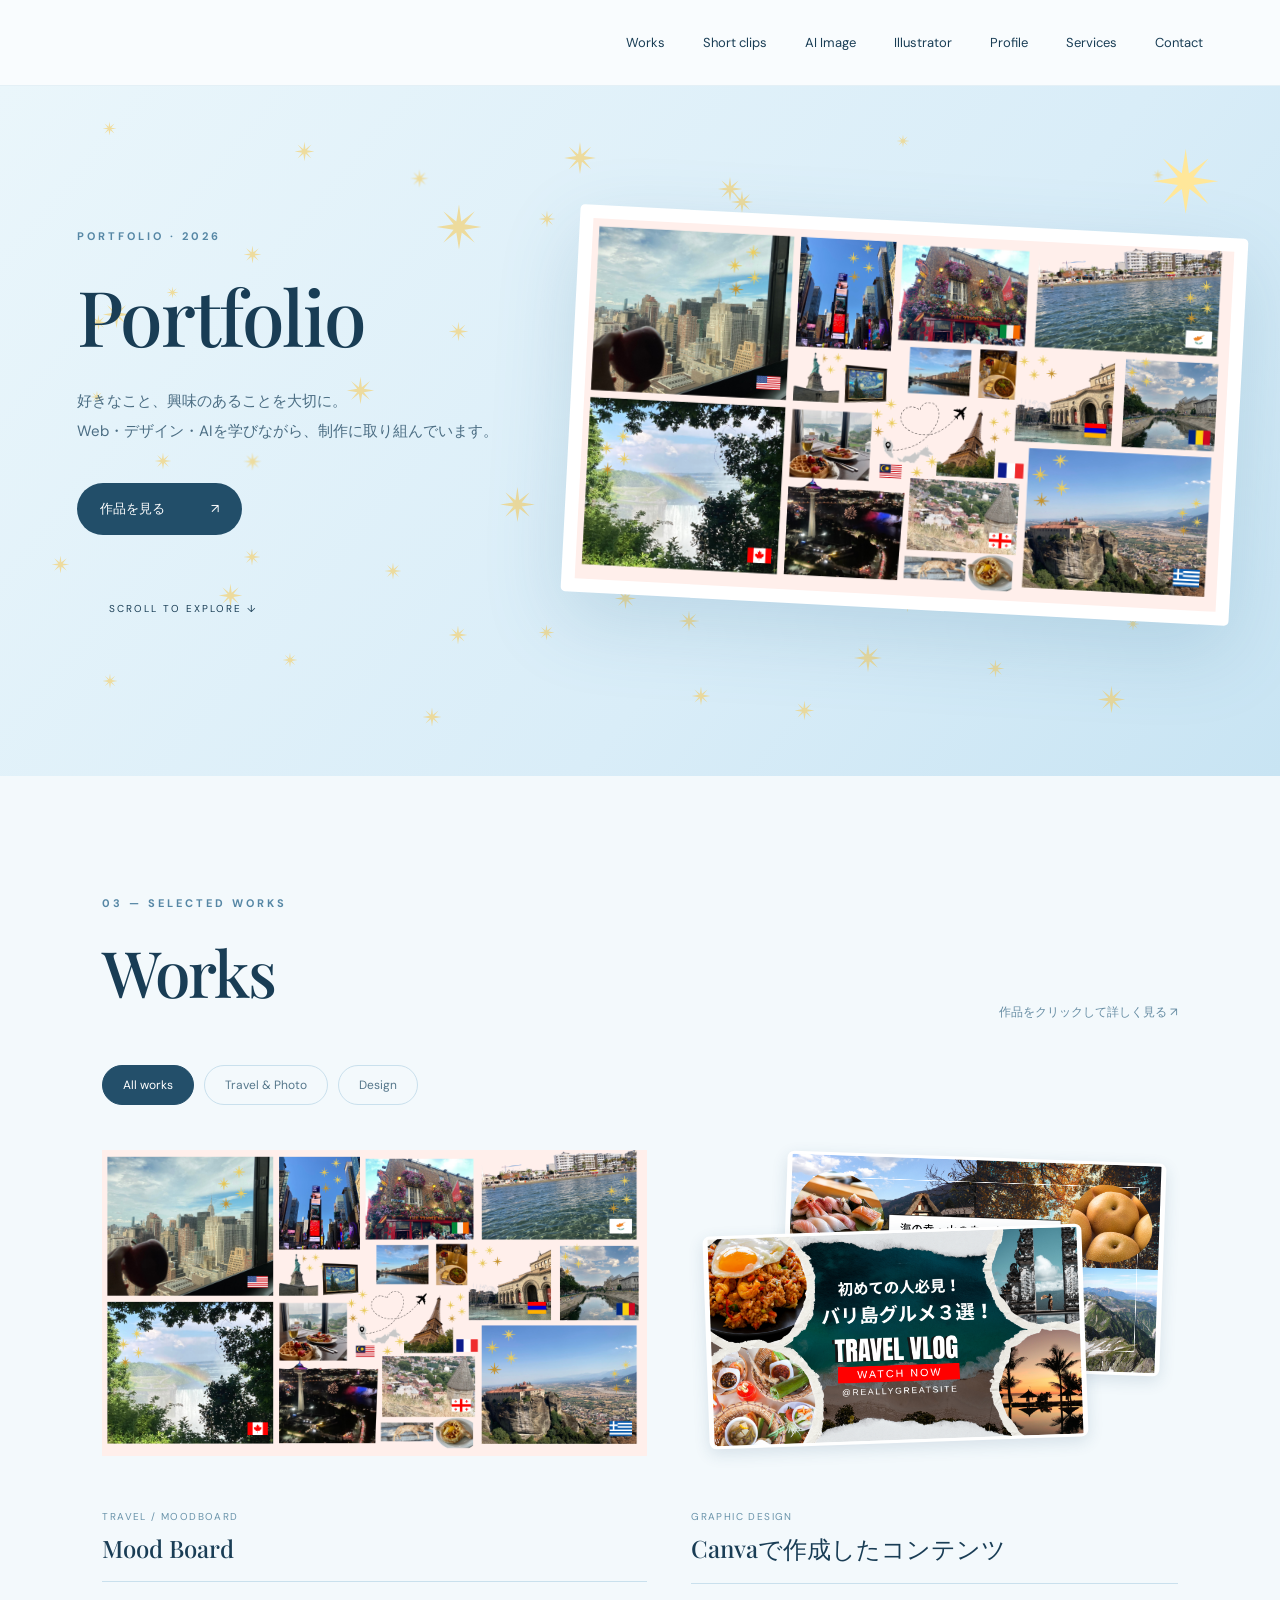
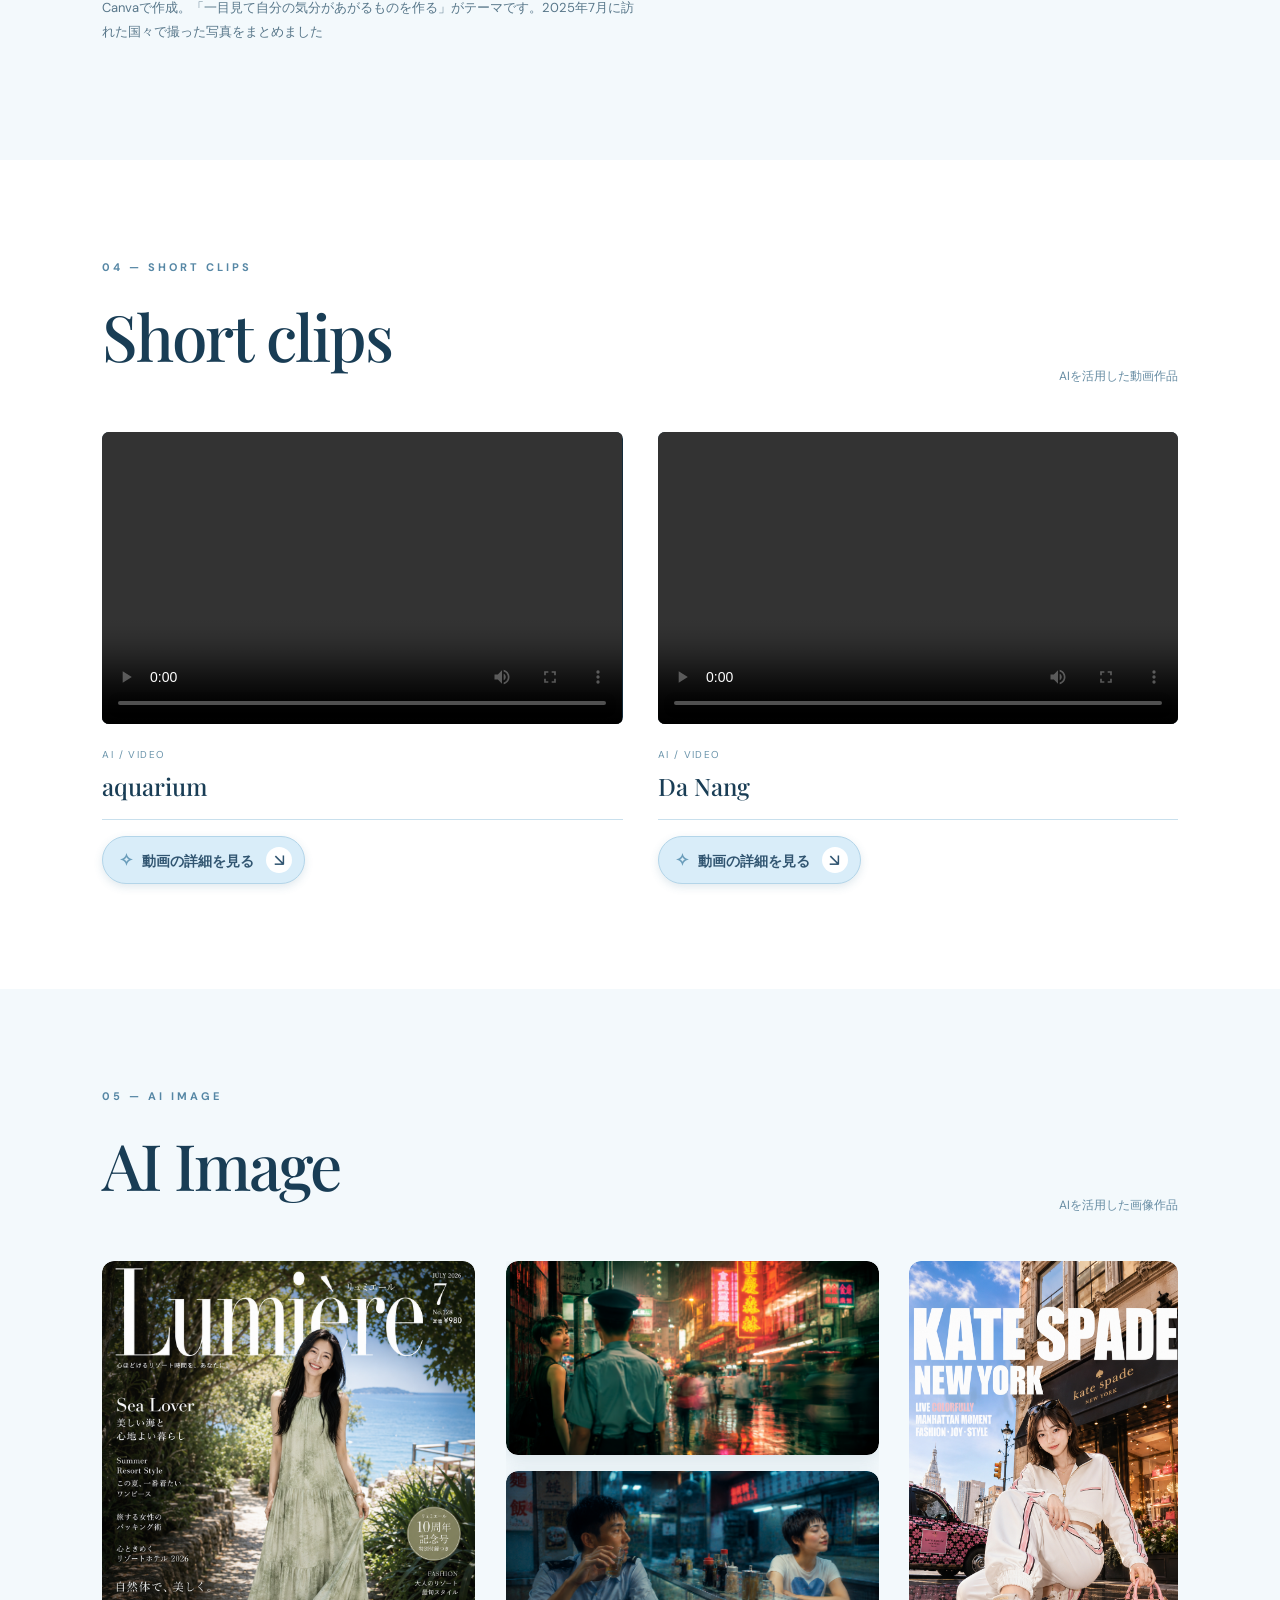
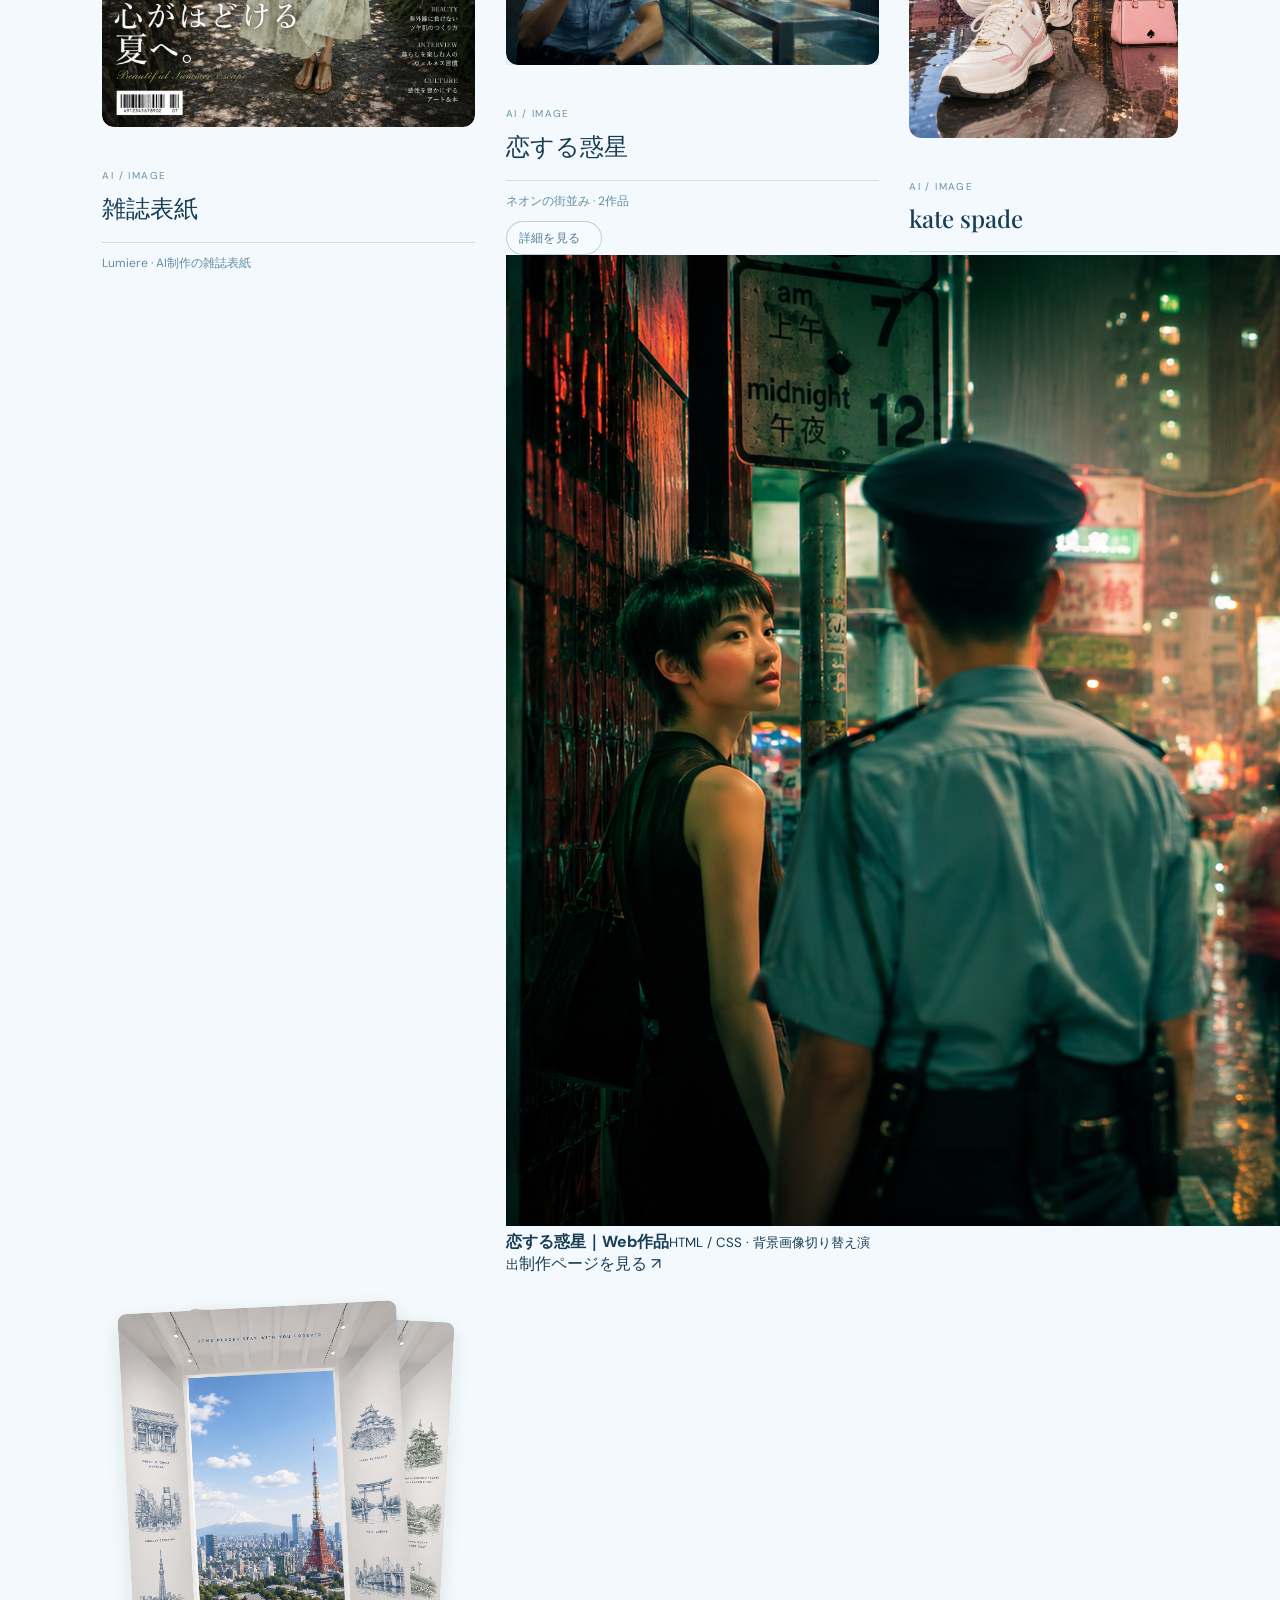
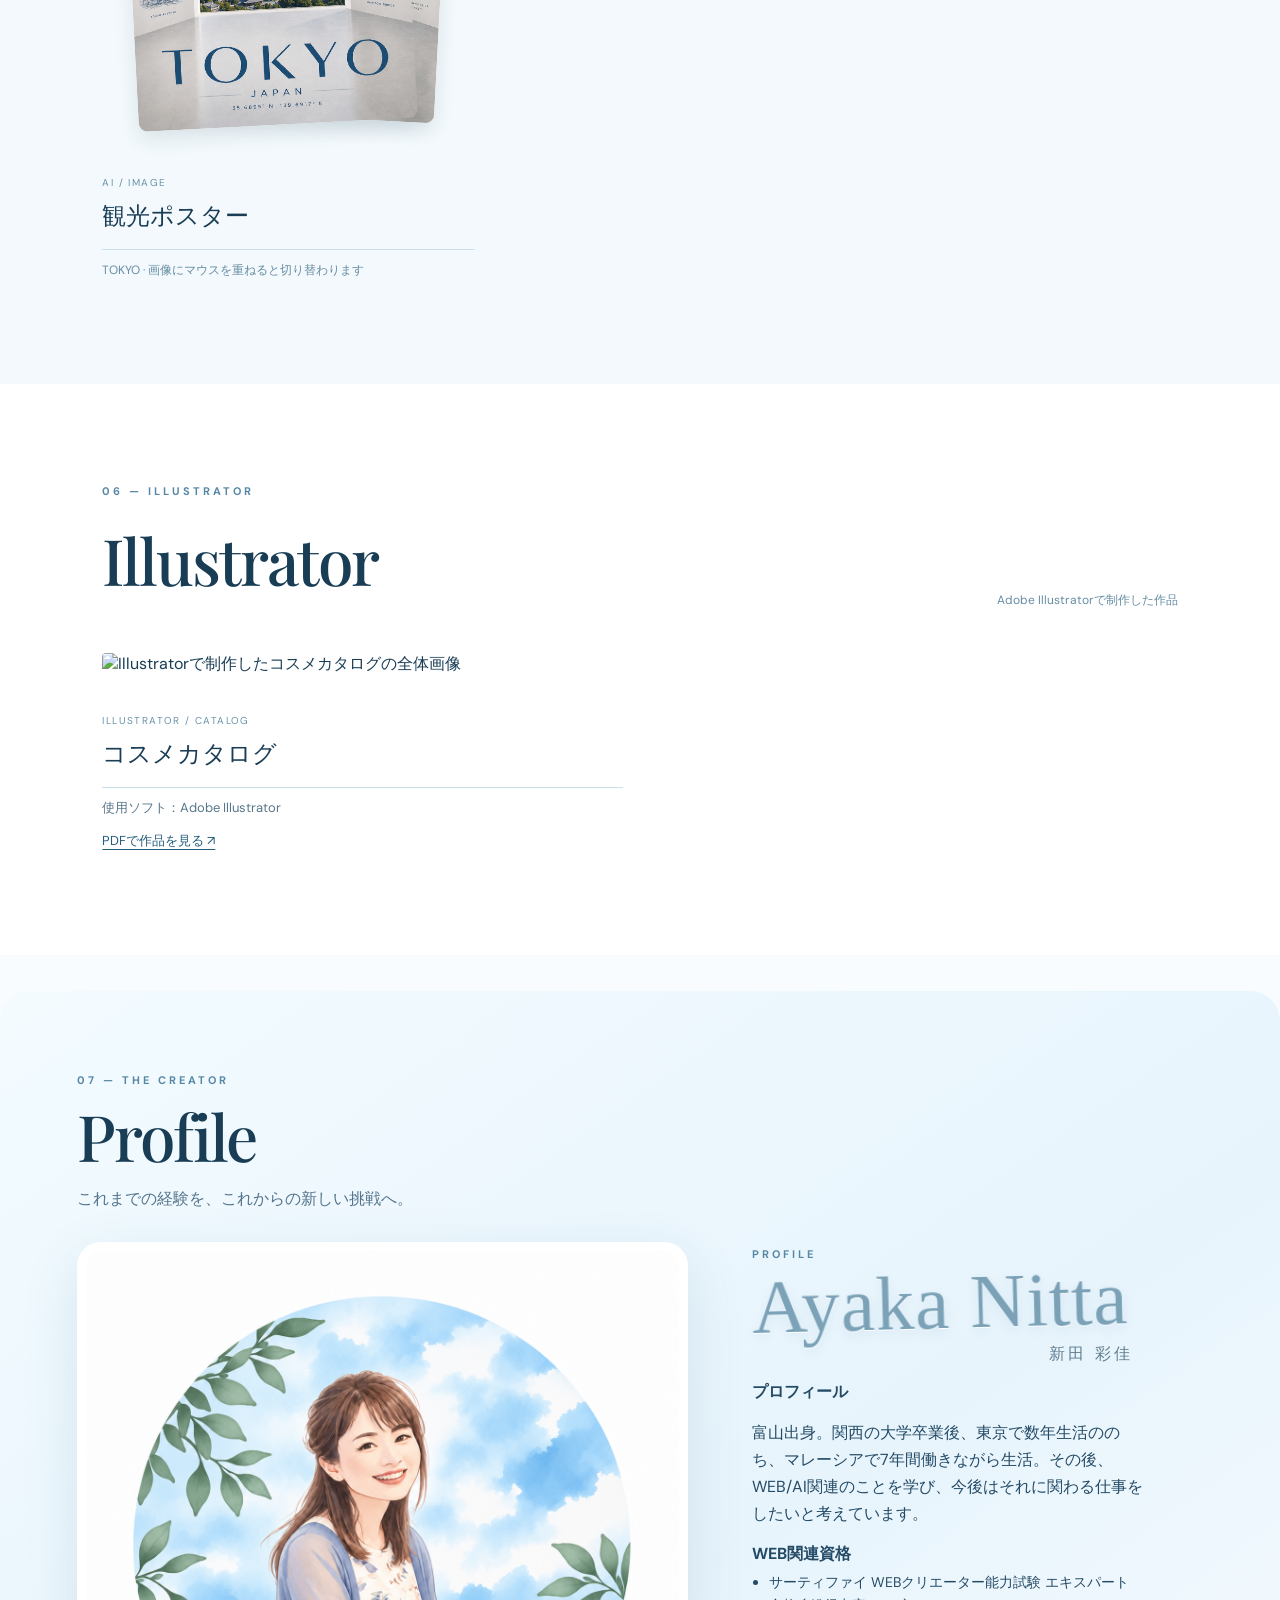
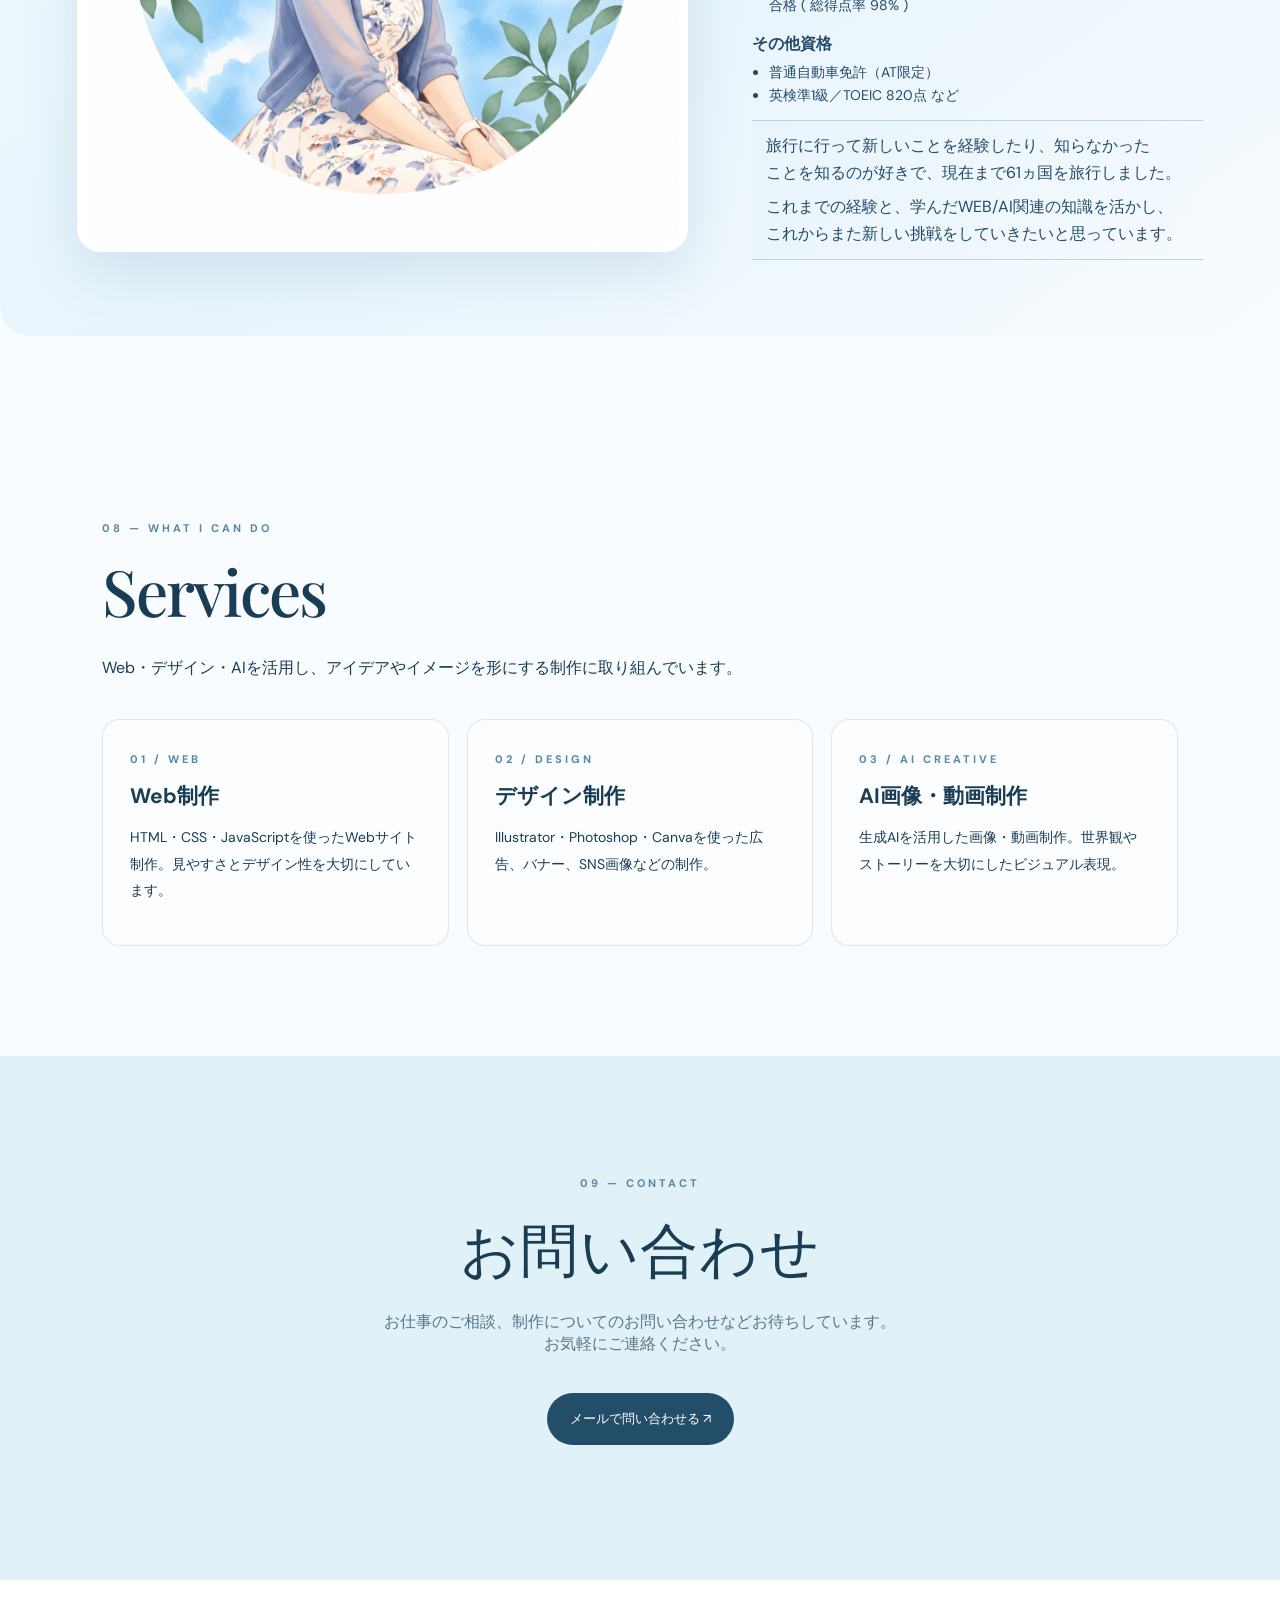
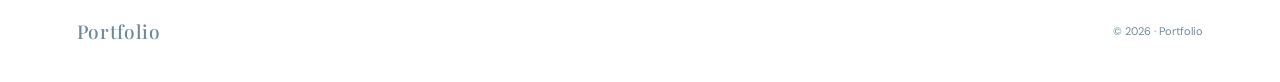
==== commit 8e1a428d: "Add compact movie web page preview below artwork details" ====
--- a/skyfolio/index.html
+++ b/skyfolio/index.html
@@ -1,3 +1,3 @@
 <!DOCTYPE html>
 
-<html lang="ja"><head><meta charset="utf-8"/><meta content="width=device-width,initial-scale=1" name="viewport"/><meta content="Travel, design and AI creations — a creative portfolio." name="description"/><title>Portfolio.+°☆</title><link rel="icon" type="image/svg+xml" href="favicon.svg?v=20261026-round"/><link href="style.css?v=20261028-profile-phrases" rel="stylesheet"/></head><body><header class="nav"><nav id="navlinks"><a href="#works">Works</a><a href="#ai-video">Short clips</a><a href="#ai-image">AI Image</a><a href="#illustrator">Illustrator</a><a href="#profile">Profile</a><a href="#services">Services</a><a href="#contact">Contact</a></nav><button aria-expanded="false" aria-label="メニューを開く" class="menu" id="menu">☰</button></header><main><section class="hero" id="home"><div class="hero-sparkles" aria-hidden="true"><span class="hero-sparkle sparkle-one">✳</span><span class="hero-sparkle sparkle-two">✳</span><span class="hero-sparkle sparkle-three">✳</span><span class="hero-sparkle sparkle-four">✳</span><span class="hero-sparkle sparkle-five">✳</span><span class="hero-sparkle sparkle-six">✳</span><span class="hero-sparkle sparkle-seven">✳</span><span class="hero-sparkle sparkle-eight">✳</span><span class="hero-sparkle sparkle-nine">✳</span><span class="hero-sparkle sparkle-ten">✳</span><span class="hero-sparkle sparkle-eleven">✳</span><span class="hero-sparkle sparkle-twelve">✳</span><span class="hero-sparkle sparkle-thirteen">✳</span><span class="hero-sparkle sparkle-fourteen">✳</span><span class="hero-sparkle sparkle-fifteen">✳</span><span class="hero-sparkle sparkle-sixteen">✳</span><span class="hero-sparkle sparkle-seventeen">✳</span><span class="hero-sparkle sparkle-eighteen">✳</span><span class="hero-sparkle sparkle-nineteen">✳</span><span class="hero-sparkle sparkle-twenty">✳</span><span class="hero-sparkle sparkle-twenty-one">✳</span><span class="hero-sparkle sparkle-twenty-two">✳</span><span class="hero-sparkle sparkle-twenty-three">✳</span><span class="hero-sparkle sparkle-twenty-four">✳</span><span class="hero-sparkle sparkle-twenty-five">✳</span><span class="hero-sparkle sparkle-twenty-six">✳</span><span class="hero-sparkle sparkle-twenty-seven">✳</span><span class="hero-sparkle sparkle-twenty-eight">✳</span><span class="hero-sparkle sparkle-twenty-nine">✳</span><span class="hero-sparkle sparkle-thirty">✳</span><span class="hero-sparkle sparkle-thirty-one">✳</span><span class="hero-sparkle sparkle-thirty-two">✳</span><span class="hero-sparkle sparkle-thirty-three">✳</span><span class="hero-sparkle sparkle-thirty-four">✳</span><span class="hero-sparkle sparkle-thirty-five">✳</span><span class="hero-sparkle sparkle-thirty-six">✳</span><span class="hero-sparkle sparkle-thirty-seven">✳</span><span class="hero-sparkle sparkle-thirty-eight">✳</span><span class="hero-sparkle sparkle-thirty-nine">✳</span><span class="hero-sparkle sparkle-forty">✳</span><span class="hero-sparkle sparkle-forty-one">✳</span><span class="hero-sparkle sparkle-forty-two">✳</span><span class="hero-sparkle sparkle-forty-three">✳</span><span class="hero-sparkle sparkle-forty-four">✳</span><span class="hero-sparkle sparkle-forty-five">✳</span><span class="hero-sparkle sparkle-forty-six">✳</span><span class="hero-sparkle sparkle-forty-seven">✳</span><span class="hero-sparkle sparkle-forty-eight">✳</span><span class="hero-sparkle sparkle-forty-nine">✳</span><span class="hero-sparkle sparkle-fifty">✳</span><span class="hero-sparkle sparkle-fifty-one">✳</span><span class="hero-sparkle sparkle-fifty-two">✳</span><span class="hero-sparkle sparkle-fifty-three">✳</span><span class="hero-sparkle sparkle-fifty-four">✳</span><span class="hero-sparkle sparkle-fifty-five">✳</span><span class="hero-sparkle sparkle-fifty-six">✳</span><span class="hero-sparkle sparkle-fifty-seven">✳</span><span class="hero-falling-star">✳</span><span class="hero-falling-star shooting-star-two">✳</span><span class="hero-falling-star shooting-star-three">✳</span></div><div class="hero-copy"><span class="eyebrow">PORTFOLIO · 2026</span><h1>Portfolio</h1><p>好きなこと、興味のあることを大切に。<br/>Web・デザイン・AIを学びながら、制作に取り組んでいます。</p><a class="cta" href="#works">作品を見る <span>↗</span></a></div><div class="hero-art"><div class="hero-frame"><img alt="世界各地の旅の写真をまとめたコラージュ" src="assets/travel-hero-collage.png"/></div><span class="orbit">✳</span></div><div class="hero-bottom">SCROLL TO EXPLORE ↓</div></section><section class="works section" id="works"><div class="section-head"><div><span class="eyebrow">03 — SELECTED WORKS</span><h2>Works</h2></div><p>作品をクリックして詳しく見る ↗</p></div><div aria-label="作品カテゴリー" class="filters"><button class="filter active" data-filter="all">All works</button><button class="filter" data-filter="travel">Travel &amp; Photo</button><button class="filter" data-filter="design">Design</button></div><div class="work-grid" id="gallery"><article class="work-card travel-work-card" data-category="travel" data-description="Canvaで作成。「一目見て自分の気分があがるものを作る」がテーマです。2025年7月に訪れた国々で撮った写真をまとめました" data-src="assets/travel-works-collage.png" data-title="Mood Board"><button aria-label="Mood Board を拡大" class="work-image"><img alt="旅先で撮影した写真をまとめたコラージュ" src="assets/travel-works-collage.png"/></button><div class="work-info"><div><span>TRAVEL / MOODBOARD</span><h3>Mood Board</h3></div></div><p class="work-description">Canvaで作成。「一目見て自分の気分があがるものを作る」がテーマです。2025年7月に訪れた国々で撮った写真をまとめました</p></article><article class="work-card canva-card" data-category="design"><div class="canva-image-stack"><a class="canva-image canva-image-back" href="assets/toyama-canva.png" target="_blank" rel="noopener" aria-label="富山の旅の画像を拡大して見る"><img src="assets/toyama-canva.png" alt="富山の海の幸・山の幸・景色を紹介するCanva作品" loading="lazy"></a><a class="canva-image canva-image-front" href="assets/bali-canva.png" target="_blank" rel="noopener" aria-label="バリ島のグルメ画像を拡大して見る"><img src="assets/bali-canva.png" alt="バリ島グルメ3選のCanva作品" loading="lazy"></a></div><div class="work-info"><div><span>GRAPHIC DESIGN</span><h3>Canvaで作成したコンテンツ</h3></div></div></article></div></section><section class="section ai-video-section" id="ai-video"><div class="section-head"><div><span class="eyebrow">04 — SHORT CLIPS</span><h2>Short clips</h2></div><p>AIを活用した動画作品</p></div><div class="ai-video-grid"><article class="ai-video-card"><video aria-label="AIで制作した動画作品 1" controls="" playsinline="" preload="metadata" src="assets/007-2.mp4"></video><div class="work-info"><div><span>AI / VIDEO</span><h3>aquarium</h3></div></div><details class="ai-video-details"><summary><span class="ai-video-details-label">動画の詳細を見る</span><span class="ai-video-details-icon" aria-hidden="true"></span></summary><div class="ai-video-details-content"><p>8秒間のフォトリアルなシネマティック動画。</p><p>大型水族館の幻想的な館内。</p><p>17歳くらいの日本人女子高校生。</p><p>ピンクのオーバーサイズパーカー、<br>黒いプリーツスカート、<br>黒いレースアップブーツ。</p><p>大きな水槽の前をゆっくり歩きながら魚を見上げる。</p><p>スタイルシートをAIに共有し、キャラクターのイメージがブレないようにしました。</p><figure class="ai-video-model-sheet"><img src="assets/nitta2.png" alt="水族館のAI動画で使用したキャラクターのスタイルシート。ピンクのパーカーと黒いスカートの人物の表情・全身・衣装ディテールをまとめたもの" loading="lazy"><figcaption>制作時に使用したキャラクターのスタイルシート</figcaption></figure></div></details></article><article class="ai-video-card"><video aria-label="AIで制作した動画作品 2" controls="" playsinline="" preload="metadata" src="assets/775.mp4"></video><div class="work-info"><div><span>AI / VIDEO</span><h3>Da Nang</h3></div></div><details class="ai-video-details"><summary><span class="ai-video-details-label">動画の詳細を見る</span><span class="ai-video-details-icon" aria-hidden="true"></span></summary><div class="ai-video-details-content"><p>12秒のフォトリアルなシネマティック動画。</p><p>舞台はベトナム・ダナンの美しいビーチ。<br>透明度の高いエメラルドブルーの海、白い砂浜、ゆっくり揺れるヤシの木。<br>暖かい午後の柔らかな陽射し。<br>高級リゾートのような穏やかで開放的な雰囲気。</p><p>登場人物は20代前半の日本人女性2人。</p><p>モデルシートをGPTで作成。Google flowで動画を作成し、CapCutで動画に効果を追加しました。</p><details class="ai-kate-subdetails ai-danang-sheets"><summary>スタイルシート <span class="ai-video-details-icon" aria-hidden="true"></span></summary><div class="ai-danang-sheet-images"><a href="assets/style1.png" target="_blank" rel="noopener" aria-label="Da Nangのスタイルシート1を拡大して見る"><img src="assets/style1.png" alt="Da Nangの動画で使用した白いワンピースの女性のモデルシート" loading="lazy"></a><a href="assets/style2.png" target="_blank" rel="noopener" aria-label="Da Nangのスタイルシート2を拡大して見る"><img src="assets/style2.png" alt="Da Nangの動画で使用した淡いグリーンのワンピースの女性のモデルシート" loading="lazy"></a></div></details></div></details></article></div></section><section class="section ai-image-section" id="ai-image"><div class="section-head"><div><span class="eyebrow">05 — AI IMAGE</span><h2>AI Image</h2></div><p>AIを活用した画像作品</p></div><div class="ai-image-grid"><article class="ai-image-card ai-magazine-card"><a class="ai-magazine-image" href="assets/007-1.png" target="_blank" rel="noopener" aria-label="Lumiereの雑誌表紙を大きく見る"><img src="assets/007-1.png" alt="海辺のリゾートを背景にしたAI制作のファッション雑誌Lumiereの表紙" loading="lazy"><span class="star-zoom-mark" aria-hidden="true"><svg viewBox="0 0 36 36" focusable="false"><circle cx="15" cy="15" r="9" fill="none" stroke="currentColor" stroke-width="1.35"/><path d="M21.5 21.5 29 29" fill="none" stroke="currentColor" stroke-width="1.7" stroke-linecap="round"/><path class="star-zoom-spark" d="M15 7.7 Q15.8 14.2 22.3 15 Q15.8 15.8 15 22.3 Q14.2 15.8 7.7 15 Q14.2 14.2 15 7.7Z" fill="none" stroke="currentColor" stroke-width=".95"/></svg></span></a><div class="work-info"><div><span>AI / IMAGE</span><h3>雑誌表紙</h3></div></div><p class="ai-image-caption">Lumiere · AI制作の雑誌表紙</p></article><article class="ai-image-card ai-neon-card"><div class="ai-neon-vertical"><a href="assets/Rainy%20neon%20streets%20of%20Hong%20Kong.png" target="_blank" rel="noopener" aria-label="香港のネオン街の画像を拡大して見る"><img src="assets/Rainy%20neon%20streets%20of%20Hong%20Kong.png" alt="雨の香港のネオン街に立つ二人" loading="lazy"><span class="star-zoom-mark" aria-hidden="true"><svg viewBox="0 0 36 36" focusable="false"><circle cx="15" cy="15" r="9" fill="none" stroke="currentColor" stroke-width="1.35"/><path d="M21.5 21.5 29 29" fill="none" stroke="currentColor" stroke-width="1.7" stroke-linecap="round"/><path class="star-zoom-spark" d="M15 7.7 Q15.8 14.2 22.3 15 Q15.8 15.8 15 22.3 Q14.2 15.8 7.7 15 Q14.2 14.2 15 7.7Z" fill="none" stroke="currentColor" stroke-width=".95"/></svg></span></a><a href="assets/Moody%20diner%20moment%20in%20neon%20glow.png" target="_blank" rel="noopener" aria-label="ネオンの飲食店の画像を拡大して見る"><img src="assets/Moody%20diner%20moment%20in%20neon%20glow.png" alt="青いネオンの飲食店で過ごす二人" loading="lazy"><span class="star-zoom-mark" aria-hidden="true"><svg viewBox="0 0 36 36" focusable="false"><circle cx="15" cy="15" r="9" fill="none" stroke="currentColor" stroke-width="1.35"/><path d="M21.5 21.5 29 29" fill="none" stroke="currentColor" stroke-width="1.7" stroke-linecap="round"/><path class="star-zoom-spark" d="M15 7.7 Q15.8 14.2 22.3 15 Q15.8 15.8 15 22.3 Q14.2 15.8 7.7 15 Q14.2 14.2 15 7.7Z" fill="none" stroke="currentColor" stroke-width=".95"/></svg></span></a></div><div class="work-info"><div><span>AI / IMAGE</span><h3>恋する惑星</h3></div></div><p class="ai-image-caption">ネオンの街並み · 2作品</p><details class="ai-video-details ai-neon-details"><summary><span class="ai-video-details-label">詳細を見る</span><span class="ai-video-details-icon" aria-hidden="true"></span></summary><div class="ai-video-details-content"><p>フェイオンの「恋する惑星」をイメージした実写風の、映画の一場面の画像。<br>この映画を見たことがない人も、見てみたくなるような映画の雰囲気が伝わるものを作るようにAIに指示しました。</p><p>舞台は香港の夜の街、90年代、映画の一場面、香港のネオン。画像の中には男女2人を配置します。<br>女性は実際のフェイオンに似た、ショートヘアのスラっとした女性。警察官の男性。女性が男性に片思いをしている感じが伝わる様子。</p><p>この映画のポップでスタイリッシュな感じが伝わるようなものになるよう指示。</p></div></details></article><article class="ai-image-card ai-kate-card"><a class="ai-magazine-image ai-kate-image" href="assets/107-2.png" target="_blank" rel="noopener" aria-label="Kate Spade風AIファッション広告作品を拡大して見る"><img loading="lazy" alt="ニューヨークの街並みを背景にしたKate Spade風のAIファッション広告作品" src="assets/107-2.png"><span class="star-zoom-mark" aria-hidden="true"><svg viewBox="0 0 36 36" focusable="false"><circle cx="15" cy="15" r="9" fill="none" stroke="currentColor" stroke-width="1.35"/><path d="M21.5 21.5 29 29" fill="none" stroke="currentColor" stroke-width="1.7" stroke-linecap="round"/><path class="star-zoom-spark" d="M15 7.7 Q15.8 14.2 22.3 15 Q15.8 15.8 15 22.3 Q14.2 15.8 7.7 15 Q14.2 14.2 15 7.7Z" fill="none" stroke="currentColor" stroke-width=".95"/></svg></span></a><div class="work-info"><div><span>AI / IMAGE</span><h3>kate spade</h3></div></div><p class="ai-image-caption">完成作品</p><details class="ai-video-details ai-neon-details ai-kate-details"><summary><span class="ai-video-details-label">詳細を見る</span><span class="ai-video-details-icon" aria-hidden="true"></span></summary><div class="ai-video-details-content"><p>Kate Spade New York風・ニューヨーク広告ポスター</p><p>ブランドのイメージを添付した画像をAIに参照してもらい作成。</p><p>実在の広告をそのまま複製するのではなく、Kate Spade New Yorkの明るく洗練された世界観を取り入れた、架空のファッションキャンペーンポスターとして制作するように指示。</p><p>高級ファッションブランドの広告ポスター<br>フォトリアル<br>高解像度<br>SNS広告として目を引く構成<br>明るく華やかで、女性誌の表紙のような仕上がり</p><p>添付したモデルシートの日本人女性を、そのまま使用するように指示をいれました。</p></div></details></article><article class="ai-image-card ai-travel-card"><button type="button" class="ai-travel-stack" aria-label="表示中の観光ポスターの画像を拡大して見る"><img class="ai-travel-back" src="assets/tonami.png" alt="砺波の風景と名所を紹介するトラベルポスター" loading="lazy"><img class="ai-travel-front" src="assets/tokyo.png" alt="東京の風景と名所を紹介するトラベルポスター" loading="lazy"></button><div class="work-info"><div><span>AI / IMAGE</span><h3>観光ポスター</h3></div></div><p class="ai-image-caption ai-travel-caption">TOKYO · 画像にマウスを重ねると切り替わります</p></article></div></section><section class="section illustrator-section" id="illustrator"><div class="section-head"><div><span class="eyebrow">06 — ILLUSTRATOR</span><h2>Illustrator</h2></div><p>Adobe Illustratorで制作した作品</p></div><div class="illustrator-grid"><article class="illustrator-card"><a class="illustrator-image" href="assets/catalog1.pdf" target="_blank" rel="noopener" aria-label="コスメカタログのPDFを見る"><img src="assets/illustrator-catalog-preview.png?v=catalog1" alt="Illustratorで制作したコスメカタログの全体画像" loading="lazy" /><span class="illustrator-zoom">↗</span></a><div class="work-info"><div><span>ILLUSTRATOR / CATALOG</span><h3>コスメカタログ</h3></div></div><p class="work-description">使用ソフト：Adobe Illustrator</p><a class="illustrator-pdf-link" href="assets/catalog1.pdf" target="_blank" rel="noopener">PDFで作品を見る ↗</a></article></div></section><section aria-labelledby="profile-title" class="profile-section section" id="profile"><div class="profile-heading"><span class="eyebrow">07 — THE CREATOR</span><h2 id="profile-title">Profile</h2><p>これまでの経験を、これからの新しい挑戦へ。</p></div><div class="profile-layout"><div class="profile-image"><img alt="青空と植物を背景にしたプロフィール用水彩イラスト" loading="lazy" src="assets/ayaka-profile.png"/></div><div class="profile-copy"><span class="eyebrow">PROFILE</span><h3><span class="name-en">Ayaka Nitta</span><span class="name-ja">新田 彩佳</span></h3><h4 class="profile-subtitle">プロフィール</h4><p>富山出身。関西の大学卒業後、東京で数年生活ののち、マレーシアで7年間働きながら生活。その後、WEB/AI関連のことを学び、今後はそれに関わる仕事をしたいと考えています。</p><h4 class="profile-subtitle">WEB関連資格</h4><ul class="profile-list"><li>サーティファイ WEBクリエーター能力試験 エキスパート 合格 <span class="qualification-score">( 総得点率 98% )</span></li></ul><h4 class="profile-subtitle">その他資格</h4><ul class="profile-list"><li>普通自動車免許（AT限定）</li><li>英検準1級／TOEIC 820点 など</li></ul><div class="profile-personal-note"><p>旅行に行って新しいことを経験したり、知らなかったことを知るのが好きで、現在まで61ヵ国を旅行しました。</p><p>これまでの経験と、学んだWEB/AI関連の知識を活かし、これからまた新しい挑戦をしていきたいと思っています。</p></div></div></div></section><section class="section extra-section" id="services"><span class="eyebrow">08 — WHAT I CAN DO</span><h2>Services</h2><p class="extra-lead">Web・デザイン・AIを活用し、アイデアやイメージを形にする制作に取り組んでいます。</p><div class="extra-grid"><article class="extra-card"><span class="eyebrow">01 / WEB</span><h3>Web制作</h3><p>HTML・CSS・JavaScriptを使ったWebサイト制作。見やすさとデザイン性を大切にしています。</p></article><article class="extra-card"><span class="eyebrow">02 / DESIGN</span><h3>デザイン制作</h3><p>Illustrator・Photoshop・Canvaを使った広告、バナー、SNS画像などの制作。</p></article><article class="extra-card"><span class="eyebrow">03 / AI CREATIVE</span><h3>AI画像・動画制作</h3><p>生成AIを活用した画像・動画制作。世界観やストーリーを大切にしたビジュアル表現。</p></article></div></section><section class="contact section" id="contact"><span class="eyebrow">09 — CONTACT</span><h2>お問い合わせ</h2><p>お仕事のご相談、制作についてのお問い合わせなどお待ちしています。<br>お気軽にご連絡ください。</p><a class="cta" href="mailto:hello@example.com">メールで問い合わせる ↗</a><small></small></section></main><footer><a class="site-wordmark" href="#home">Portfolio</a><span>© 2026 · Portfolio</span></footer><dialog id="lightbox"><button aria-label="閉じる" class="close" id="close">×</button><div id="modal-media"></div><button type="button" class="lightbox-next" id="lightbox-next" aria-label="次の画像を見る" hidden>❯</button></dialog><script src="script.js?v=20261021-travel-hover"></script></body></html>
+<html lang="ja"><head><meta charset="utf-8"/><meta content="width=device-width,initial-scale=1" name="viewport"/><meta content="Travel, design and AI creations — a creative portfolio." name="description"/><title>Portfolio.+°☆</title><link rel="icon" type="image/svg+xml" href="favicon.svg?v=20261026-round"/><link href="style.css?v=20261028-profile-phrases" rel="stylesheet"/></head><body><header class="nav"><nav id="navlinks"><a href="#works">Works</a><a href="#ai-video">Short clips</a><a href="#ai-image">AI Image</a><a href="#illustrator">Illustrator</a><a href="#profile">Profile</a><a href="#services">Services</a><a href="#contact">Contact</a></nav><button aria-expanded="false" aria-label="メニューを開く" class="menu" id="menu">☰</button></header><main><section class="hero" id="home"><div class="hero-sparkles" aria-hidden="true"><span class="hero-sparkle sparkle-one">✳</span><span class="hero-sparkle sparkle-two">✳</span><span class="hero-sparkle sparkle-three">✳</span><span class="hero-sparkle sparkle-four">✳</span><span class="hero-sparkle sparkle-five">✳</span><span class="hero-sparkle sparkle-six">✳</span><span class="hero-sparkle sparkle-seven">✳</span><span class="hero-sparkle sparkle-eight">✳</span><span class="hero-sparkle sparkle-nine">✳</span><span class="hero-sparkle sparkle-ten">✳</span><span class="hero-sparkle sparkle-eleven">✳</span><span class="hero-sparkle sparkle-twelve">✳</span><span class="hero-sparkle sparkle-thirteen">✳</span><span class="hero-sparkle sparkle-fourteen">✳</span><span class="hero-sparkle sparkle-fifteen">✳</span><span class="hero-sparkle sparkle-sixteen">✳</span><span class="hero-sparkle sparkle-seventeen">✳</span><span class="hero-sparkle sparkle-eighteen">✳</span><span class="hero-sparkle sparkle-nineteen">✳</span><span class="hero-sparkle sparkle-twenty">✳</span><span class="hero-sparkle sparkle-twenty-one">✳</span><span class="hero-sparkle sparkle-twenty-two">✳</span><span class="hero-sparkle sparkle-twenty-three">✳</span><span class="hero-sparkle sparkle-twenty-four">✳</span><span class="hero-sparkle sparkle-twenty-five">✳</span><span class="hero-sparkle sparkle-twenty-six">✳</span><span class="hero-sparkle sparkle-twenty-seven">✳</span><span class="hero-sparkle sparkle-twenty-eight">✳</span><span class="hero-sparkle sparkle-twenty-nine">✳</span><span class="hero-sparkle sparkle-thirty">✳</span><span class="hero-sparkle sparkle-thirty-one">✳</span><span class="hero-sparkle sparkle-thirty-two">✳</span><span class="hero-sparkle sparkle-thirty-three">✳</span><span class="hero-sparkle sparkle-thirty-four">✳</span><span class="hero-sparkle sparkle-thirty-five">✳</span><span class="hero-sparkle sparkle-thirty-six">✳</span><span class="hero-sparkle sparkle-thirty-seven">✳</span><span class="hero-sparkle sparkle-thirty-eight">✳</span><span class="hero-sparkle sparkle-thirty-nine">✳</span><span class="hero-sparkle sparkle-forty">✳</span><span class="hero-sparkle sparkle-forty-one">✳</span><span class="hero-sparkle sparkle-forty-two">✳</span><span class="hero-sparkle sparkle-forty-three">✳</span><span class="hero-sparkle sparkle-forty-four">✳</span><span class="hero-sparkle sparkle-forty-five">✳</span><span class="hero-sparkle sparkle-forty-six">✳</span><span class="hero-sparkle sparkle-forty-seven">✳</span><span class="hero-sparkle sparkle-forty-eight">✳</span><span class="hero-sparkle sparkle-forty-nine">✳</span><span class="hero-sparkle sparkle-fifty">✳</span><span class="hero-sparkle sparkle-fifty-one">✳</span><span class="hero-sparkle sparkle-fifty-two">✳</span><span class="hero-sparkle sparkle-fifty-three">✳</span><span class="hero-sparkle sparkle-fifty-four">✳</span><span class="hero-sparkle sparkle-fifty-five">✳</span><span class="hero-sparkle sparkle-fifty-six">✳</span><span class="hero-sparkle sparkle-fifty-seven">✳</span><span class="hero-falling-star">✳</span><span class="hero-falling-star shooting-star-two">✳</span><span class="hero-falling-star shooting-star-three">✳</span></div><div class="hero-copy"><span class="eyebrow">PORTFOLIO · 2026</span><h1>Portfolio</h1><p>好きなこと、興味のあることを大切に。<br/>Web・デザイン・AIを学びながら、制作に取り組んでいます。</p><a class="cta" href="#works">作品を見る <span>↗</span></a></div><div class="hero-art"><div class="hero-frame"><img alt="世界各地の旅の写真をまとめたコラージュ" src="assets/travel-hero-collage.png"/></div><span class="orbit">✳</span></div><div class="hero-bottom">SCROLL TO EXPLORE ↓</div></section><section class="works section" id="works"><div class="section-head"><div><span class="eyebrow">03 — SELECTED WORKS</span><h2>Works</h2></div><p>作品をクリックして詳しく見る ↗</p></div><div aria-label="作品カテゴリー" class="filters"><button class="filter active" data-filter="all">All works</button><button class="filter" data-filter="travel">Travel &amp; Photo</button><button class="filter" data-filter="design">Design</button></div><div class="work-grid" id="gallery"><article class="work-card travel-work-card" data-category="travel" data-description="Canvaで作成。「一目見て自分の気分があがるものを作る」がテーマです。2025年7月に訪れた国々で撮った写真をまとめました" data-src="assets/travel-works-collage.png" data-title="Mood Board"><button aria-label="Mood Board を拡大" class="work-image"><img alt="旅先で撮影した写真をまとめたコラージュ" src="assets/travel-works-collage.png"/></button><div class="work-info"><div><span>TRAVEL / MOODBOARD</span><h3>Mood Board</h3></div></div><p class="work-description">Canvaで作成。「一目見て自分の気分があがるものを作る」がテーマです。2025年7月に訪れた国々で撮った写真をまとめました</p></article><article class="work-card canva-card" data-category="design"><div class="canva-image-stack"><a class="canva-image canva-image-back" href="assets/toyama-canva.png" target="_blank" rel="noopener" aria-label="富山の旅の画像を拡大して見る"><img src="assets/toyama-canva.png" alt="富山の海の幸・山の幸・景色を紹介するCanva作品" loading="lazy"></a><a class="canva-image canva-image-front" href="assets/bali-canva.png" target="_blank" rel="noopener" aria-label="バリ島のグルメ画像を拡大して見る"><img src="assets/bali-canva.png" alt="バリ島グルメ3選のCanva作品" loading="lazy"></a></div><div class="work-info"><div><span>GRAPHIC DESIGN</span><h3>Canvaで作成したコンテンツ</h3></div></div></article></div></section><section class="section ai-video-section" id="ai-video"><div class="section-head"><div><span class="eyebrow">04 — SHORT CLIPS</span><h2>Short clips</h2></div><p>AIを活用した動画作品</p></div><div class="ai-video-grid"><article class="ai-video-card"><video aria-label="AIで制作した動画作品 1" controls="" playsinline="" preload="metadata" src="assets/007-2.mp4"></video><div class="work-info"><div><span>AI / VIDEO</span><h3>aquarium</h3></div></div><details class="ai-video-details"><summary><span class="ai-video-details-label">動画の詳細を見る</span><span class="ai-video-details-icon" aria-hidden="true"></span></summary><div class="ai-video-details-content"><p>8秒間のフォトリアルなシネマティック動画。</p><p>大型水族館の幻想的な館内。</p><p>17歳くらいの日本人女子高校生。</p><p>ピンクのオーバーサイズパーカー、<br>黒いプリーツスカート、<br>黒いレースアップブーツ。</p><p>大きな水槽の前をゆっくり歩きながら魚を見上げる。</p><p>スタイルシートをAIに共有し、キャラクターのイメージがブレないようにしました。</p><figure class="ai-video-model-sheet"><img src="assets/nitta2.png" alt="水族館のAI動画で使用したキャラクターのスタイルシート。ピンクのパーカーと黒いスカートの人物の表情・全身・衣装ディテールをまとめたもの" loading="lazy"><figcaption>制作時に使用したキャラクターのスタイルシート</figcaption></figure></div></details></article><article class="ai-video-card"><video aria-label="AIで制作した動画作品 2" controls="" playsinline="" preload="metadata" src="assets/775.mp4"></video><div class="work-info"><div><span>AI / VIDEO</span><h3>Da Nang</h3></div></div><details class="ai-video-details"><summary><span class="ai-video-details-label">動画の詳細を見る</span><span class="ai-video-details-icon" aria-hidden="true"></span></summary><div class="ai-video-details-content"><p>12秒のフォトリアルなシネマティック動画。</p><p>舞台はベトナム・ダナンの美しいビーチ。<br>透明度の高いエメラルドブルーの海、白い砂浜、ゆっくり揺れるヤシの木。<br>暖かい午後の柔らかな陽射し。<br>高級リゾートのような穏やかで開放的な雰囲気。</p><p>登場人物は20代前半の日本人女性2人。</p><p>モデルシートをGPTで作成。Google flowで動画を作成し、CapCutで動画に効果を追加しました。</p><details class="ai-kate-subdetails ai-danang-sheets"><summary>スタイルシート <span class="ai-video-details-icon" aria-hidden="true"></span></summary><div class="ai-danang-sheet-images"><a href="assets/style1.png" target="_blank" rel="noopener" aria-label="Da Nangのスタイルシート1を拡大して見る"><img src="assets/style1.png" alt="Da Nangの動画で使用した白いワンピースの女性のモデルシート" loading="lazy"></a><a href="assets/style2.png" target="_blank" rel="noopener" aria-label="Da Nangのスタイルシート2を拡大して見る"><img src="assets/style2.png" alt="Da Nangの動画で使用した淡いグリーンのワンピースの女性のモデルシート" loading="lazy"></a></div></details></div></details></article></div></section><section class="section ai-image-section" id="ai-image"><div class="section-head"><div><span class="eyebrow">05 — AI IMAGE</span><h2>AI Image</h2></div><p>AIを活用した画像作品</p></div><div class="ai-image-grid"><article class="ai-image-card ai-magazine-card"><a class="ai-magazine-image" href="assets/007-1.png" target="_blank" rel="noopener" aria-label="Lumiereの雑誌表紙を大きく見る"><img src="assets/007-1.png" alt="海辺のリゾートを背景にしたAI制作のファッション雑誌Lumiereの表紙" loading="lazy"><span class="star-zoom-mark" aria-hidden="true"><svg viewBox="0 0 36 36" focusable="false"><circle cx="15" cy="15" r="9" fill="none" stroke="currentColor" stroke-width="1.35"/><path d="M21.5 21.5 29 29" fill="none" stroke="currentColor" stroke-width="1.7" stroke-linecap="round"/><path class="star-zoom-spark" d="M15 7.7 Q15.8 14.2 22.3 15 Q15.8 15.8 15 22.3 Q14.2 15.8 7.7 15 Q14.2 14.2 15 7.7Z" fill="none" stroke="currentColor" stroke-width=".95"/></svg></span></a><div class="work-info"><div><span>AI / IMAGE</span><h3>雑誌表紙</h3></div></div><p class="ai-image-caption">Lumiere · AI制作の雑誌表紙</p></article><article class="ai-image-card ai-neon-card"><div class="ai-neon-vertical"><a href="assets/Rainy%20neon%20streets%20of%20Hong%20Kong.png" target="_blank" rel="noopener" aria-label="香港のネオン街の画像を拡大して見る"><img src="assets/Rainy%20neon%20streets%20of%20Hong%20Kong.png" alt="雨の香港のネオン街に立つ二人" loading="lazy"><span class="star-zoom-mark" aria-hidden="true"><svg viewBox="0 0 36 36" focusable="false"><circle cx="15" cy="15" r="9" fill="none" stroke="currentColor" stroke-width="1.35"/><path d="M21.5 21.5 29 29" fill="none" stroke="currentColor" stroke-width="1.7" stroke-linecap="round"/><path class="star-zoom-spark" d="M15 7.7 Q15.8 14.2 22.3 15 Q15.8 15.8 15 22.3 Q14.2 15.8 7.7 15 Q14.2 14.2 15 7.7Z" fill="none" stroke="currentColor" stroke-width=".95"/></svg></span></a><a href="assets/Moody%20diner%20moment%20in%20neon%20glow.png" target="_blank" rel="noopener" aria-label="ネオンの飲食店の画像を拡大して見る"><img src="assets/Moody%20diner%20moment%20in%20neon%20glow.png" alt="青いネオンの飲食店で過ごす二人" loading="lazy"><span class="star-zoom-mark" aria-hidden="true"><svg viewBox="0 0 36 36" focusable="false"><circle cx="15" cy="15" r="9" fill="none" stroke="currentColor" stroke-width="1.35"/><path d="M21.5 21.5 29 29" fill="none" stroke="currentColor" stroke-width="1.7" stroke-linecap="round"/><path class="star-zoom-spark" d="M15 7.7 Q15.8 14.2 22.3 15 Q15.8 15.8 15 22.3 Q14.2 15.8 7.7 15 Q14.2 14.2 15 7.7Z" fill="none" stroke="currentColor" stroke-width=".95"/></svg></span></a></div><div class="work-info"><div><span>AI / IMAGE</span><h3>恋する惑星</h3></div></div><p class="ai-image-caption">ネオンの街並み · 2作品</p><details class="ai-video-details ai-neon-details"><summary><span class="ai-video-details-label">詳細を見る</span><span class="ai-video-details-icon" aria-hidden="true"></span></summary><div class="ai-video-details-content"><p>フェイオンの「恋する惑星」をイメージした実写風の、映画の一場面の画像。<br>この映画を見たことがない人も、見てみたくなるような映画の雰囲気が伝わるものを作るようにAIに指示しました。</p><p>舞台は香港の夜の街、90年代、映画の一場面、香港のネオン。画像の中には男女2人を配置します。<br>女性は実際のフェイオンに似た、ショートヘアのスラっとした女性。警察官の男性。女性が男性に片思いをしている感じが伝わる様子。</p><p>この映画のポップでスタイリッシュな感じが伝わるようなものになるよう指示。</p></div></details><div class="koi-page-preview"><a class="koi-page-preview-link" href="koisuruwakusei.html" target="_blank" rel="noopener noreferrer" aria-label="恋する惑星のWeb制作ページを新しいタブで開く"><img src="assets/恋する惑星.nitta.png" alt="恋する惑星のWeb制作ページの背景イメージ" loading="lazy"><span class="koi-page-preview-text"><strong>恋する惑星｜Web作品</strong><small>HTML / CSS · 背景画像切り替え演出</small><span class="koi-page-preview-action">制作ページを見る ↗</span></span></a></div></article><article class="ai-image-card ai-kate-card"><a class="ai-magazine-image ai-kate-image" href="assets/107-2.png" target="_blank" rel="noopener" aria-label="Kate Spade風AIファッション広告作品を拡大して見る"><img loading="lazy" alt="ニューヨークの街並みを背景にしたKate Spade風のAIファッション広告作品" src="assets/107-2.png"><span class="star-zoom-mark" aria-hidden="true"><svg viewBox="0 0 36 36" focusable="false"><circle cx="15" cy="15" r="9" fill="none" stroke="currentColor" stroke-width="1.35"/><path d="M21.5 21.5 29 29" fill="none" stroke="currentColor" stroke-width="1.7" stroke-linecap="round"/><path class="star-zoom-spark" d="M15 7.7 Q15.8 14.2 22.3 15 Q15.8 15.8 15 22.3 Q14.2 15.8 7.7 15 Q14.2 14.2 15 7.7Z" fill="none" stroke="currentColor" stroke-width=".95"/></svg></span></a><div class="work-info"><div><span>AI / IMAGE</span><h3>kate spade</h3></div></div><p class="ai-image-caption">完成作品</p><details class="ai-video-details ai-neon-details ai-kate-details"><summary><span class="ai-video-details-label">詳細を見る</span><span class="ai-video-details-icon" aria-hidden="true"></span></summary><div class="ai-video-details-content"><p>Kate Spade New York風・ニューヨーク広告ポスター</p><p>ブランドのイメージを添付した画像をAIに参照してもらい作成。</p><p>実在の広告をそのまま複製するのではなく、Kate Spade New Yorkの明るく洗練された世界観を取り入れた、架空のファッションキャンペーンポスターとして制作するように指示。</p><p>高級ファッションブランドの広告ポスター<br>フォトリアル<br>高解像度<br>SNS広告として目を引く構成<br>明るく華やかで、女性誌の表紙のような仕上がり</p><p>添付したモデルシートの日本人女性を、そのまま使用するように指示をいれました。</p></div></details></article><article class="ai-image-card ai-travel-card"><button type="button" class="ai-travel-stack" aria-label="表示中の観光ポスターの画像を拡大して見る"><img class="ai-travel-back" src="assets/tonami.png" alt="砺波の風景と名所を紹介するトラベルポスター" loading="lazy"><img class="ai-travel-front" src="assets/tokyo.png" alt="東京の風景と名所を紹介するトラベルポスター" loading="lazy"></button><div class="work-info"><div><span>AI / IMAGE</span><h3>観光ポスター</h3></div></div><p class="ai-image-caption ai-travel-caption">TOKYO · 画像にマウスを重ねると切り替わります</p></article></div></section><section class="section illustrator-section" id="illustrator"><div class="section-head"><div><span class="eyebrow">06 — ILLUSTRATOR</span><h2>Illustrator</h2></div><p>Adobe Illustratorで制作した作品</p></div><div class="illustrator-grid"><article class="illustrator-card"><a class="illustrator-image" href="assets/catalog1.pdf" target="_blank" rel="noopener" aria-label="コスメカタログのPDFを見る"><img src="assets/illustrator-catalog-preview.png?v=catalog1" alt="Illustratorで制作したコスメカタログの全体画像" loading="lazy" /><span class="illustrator-zoom">↗</span></a><div class="work-info"><div><span>ILLUSTRATOR / CATALOG</span><h3>コスメカタログ</h3></div></div><p class="work-description">使用ソフト：Adobe Illustrator</p><a class="illustrator-pdf-link" href="assets/catalog1.pdf" target="_blank" rel="noopener">PDFで作品を見る ↗</a></article></div></section><section aria-labelledby="profile-title" class="profile-section section" id="profile"><div class="profile-heading"><span class="eyebrow">07 — THE CREATOR</span><h2 id="profile-title">Profile</h2><p>これまでの経験を、これからの新しい挑戦へ。</p></div><div class="profile-layout"><div class="profile-image"><img alt="青空と植物を背景にしたプロフィール用水彩イラスト" loading="lazy" src="assets/ayaka-profile.png"/></div><div class="profile-copy"><span class="eyebrow">PROFILE</span><h3><span class="name-en">Ayaka Nitta</span><span class="name-ja">新田 彩佳</span></h3><h4 class="profile-subtitle">プロフィール</h4><p>富山出身。関西の大学卒業後、東京で数年生活ののち、マレーシアで7年間働きながら生活。その後、WEB/AI関連のことを学び、今後はそれに関わる仕事をしたいと考えています。</p><h4 class="profile-subtitle">WEB関連資格</h4><ul class="profile-list"><li>サーティファイ WEBクリエーター能力試験 エキスパート 合格 <span class="qualification-score">( 総得点率 98% )</span></li></ul><h4 class="profile-subtitle">その他資格</h4><ul class="profile-list"><li>普通自動車免許（AT限定）</li><li>英検準1級／TOEIC 820点 など</li></ul><div class="profile-personal-note"><p>旅行に行って新しいことを経験したり、知らなかったことを知るのが好きで、現在まで61ヵ国を旅行しました。</p><p>これまでの経験と、学んだWEB/AI関連の知識を活かし、これからまた新しい挑戦をしていきたいと思っています。</p></div></div></div></section><section class="section extra-section" id="services"><span class="eyebrow">08 — WHAT I CAN DO</span><h2>Services</h2><p class="extra-lead">Web・デザイン・AIを活用し、アイデアやイメージを形にする制作に取り組んでいます。</p><div class="extra-grid"><article class="extra-card"><span class="eyebrow">01 / WEB</span><h3>Web制作</h3><p>HTML・CSS・JavaScriptを使ったWebサイト制作。見やすさとデザイン性を大切にしています。</p></article><article class="extra-card"><span class="eyebrow">02 / DESIGN</span><h3>デザイン制作</h3><p>Illustrator・Photoshop・Canvaを使った広告、バナー、SNS画像などの制作。</p></article><article class="extra-card"><span class="eyebrow">03 / AI CREATIVE</span><h3>AI画像・動画制作</h3><p>生成AIを活用した画像・動画制作。世界観やストーリーを大切にしたビジュアル表現。</p></article></div></section><section class="contact section" id="contact"><span class="eyebrow">09 — CONTACT</span><h2>お問い合わせ</h2><p>お仕事のご相談、制作についてのお問い合わせなどお待ちしています。<br>お気軽にご連絡ください。</p><a class="cta" href="mailto:hello@example.com">メールで問い合わせる ↗</a><small></small></section></main><footer><a class="site-wordmark" href="#home">Portfolio</a><span>© 2026 · Portfolio</span></footer><dialog id="lightbox"><button aria-label="閉じる" class="close" id="close">×</button><div id="modal-media"></div><button type="button" class="lightbox-next" id="lightbox-next" aria-label="次の画像を見る" hidden>❯</button></dialog><script src="script.js?v=20261021-travel-hover"></script></body></html>
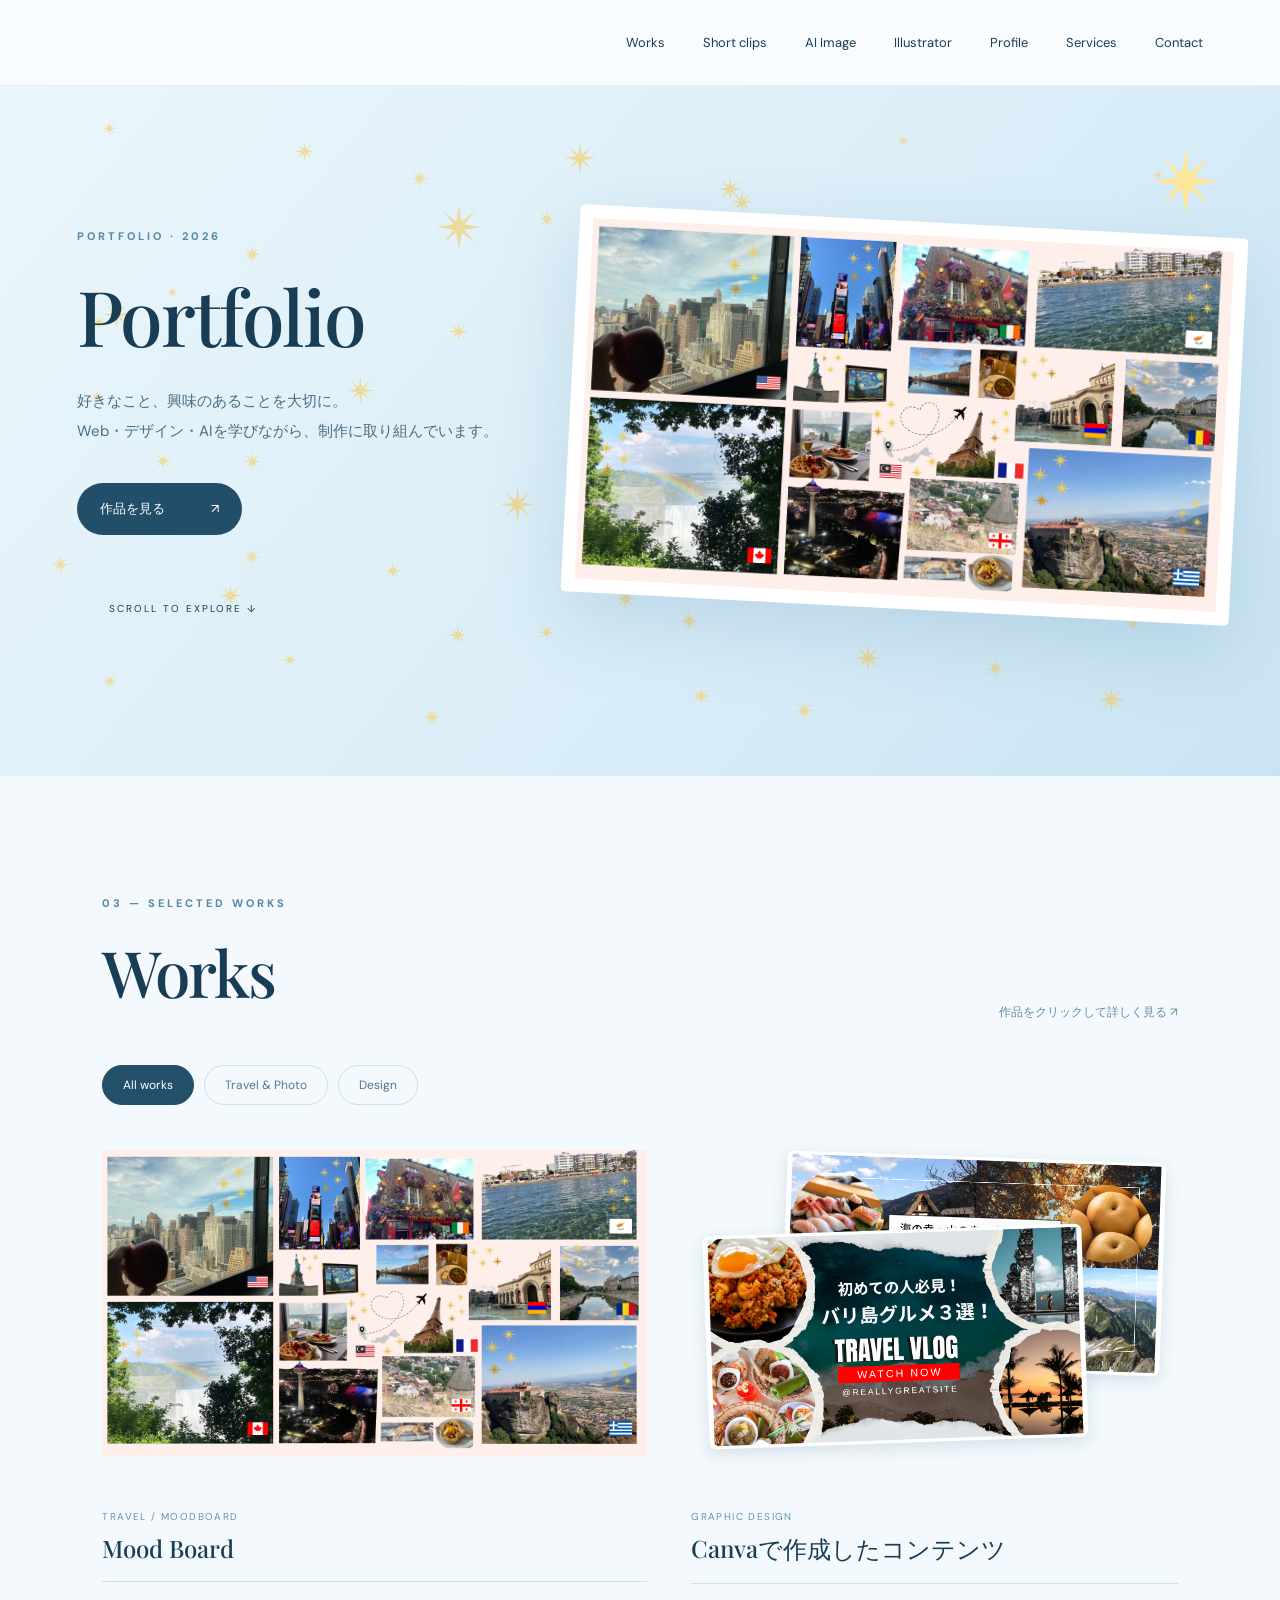
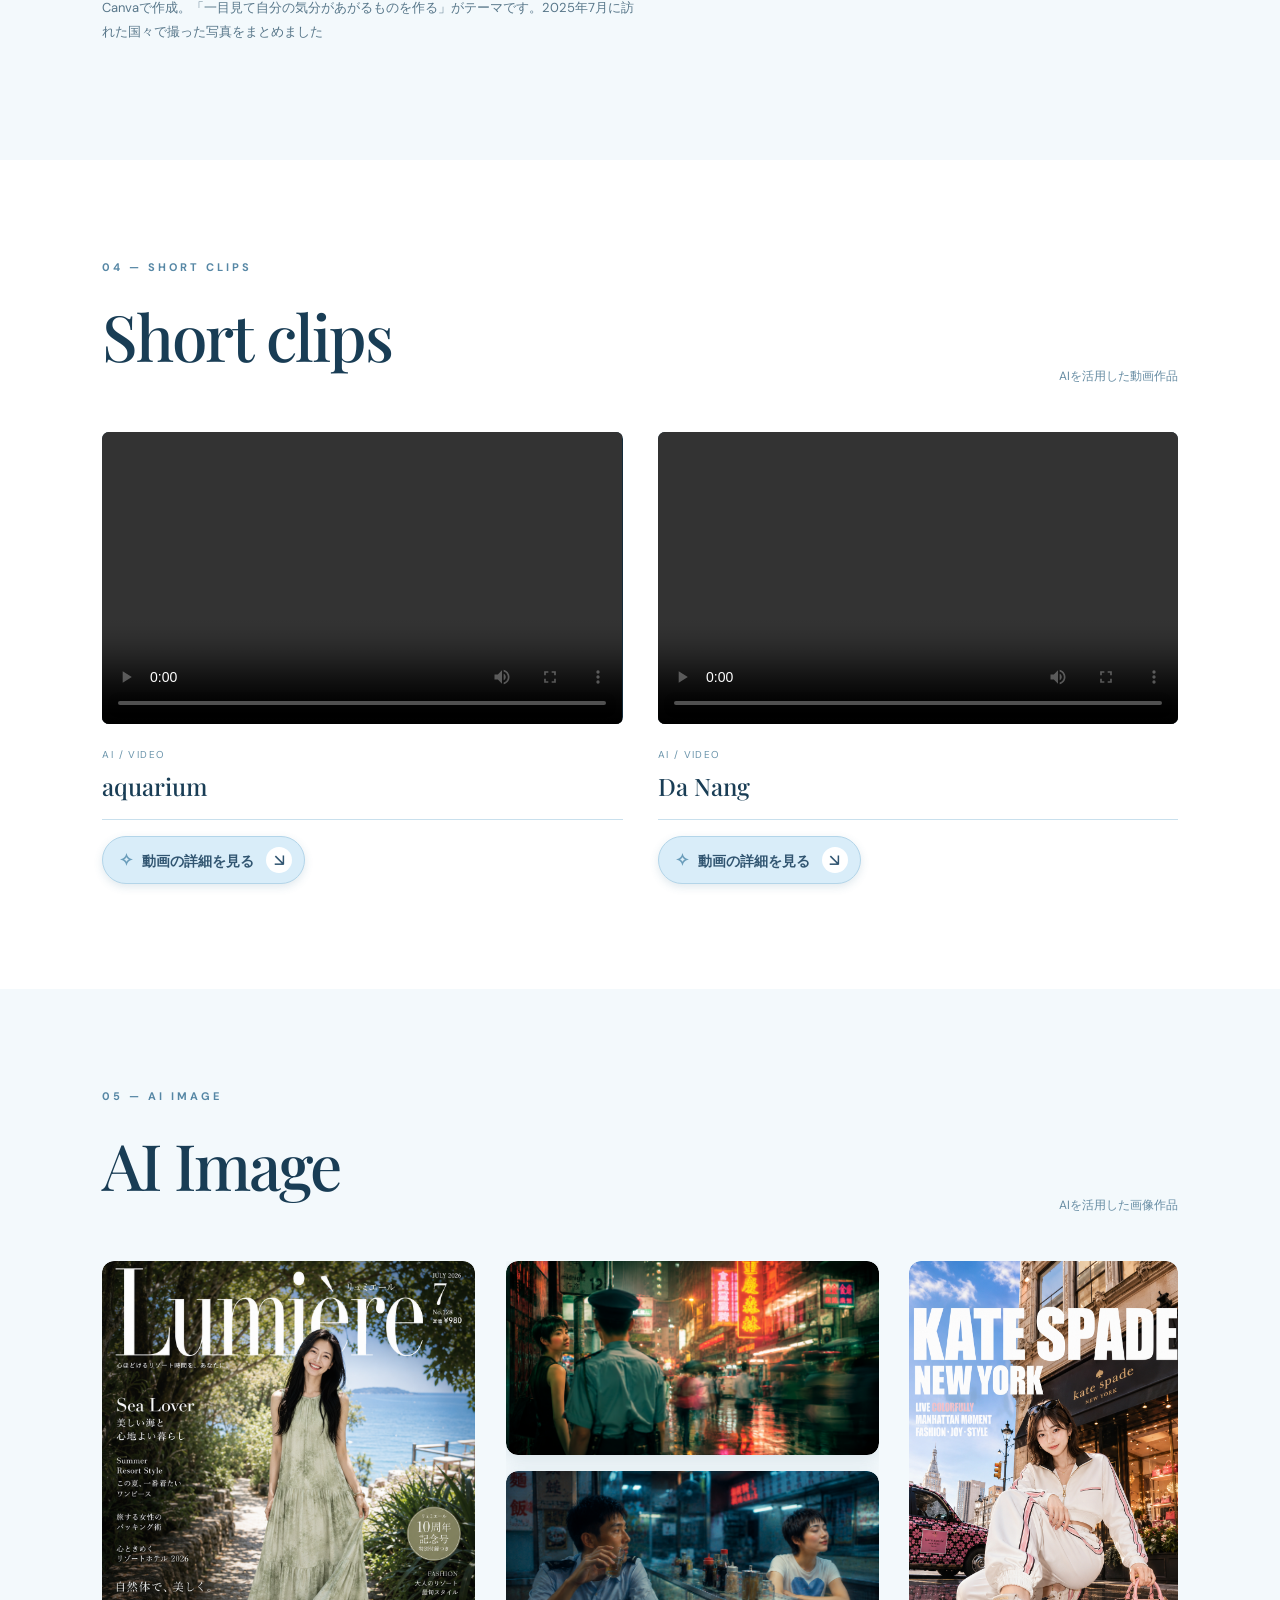
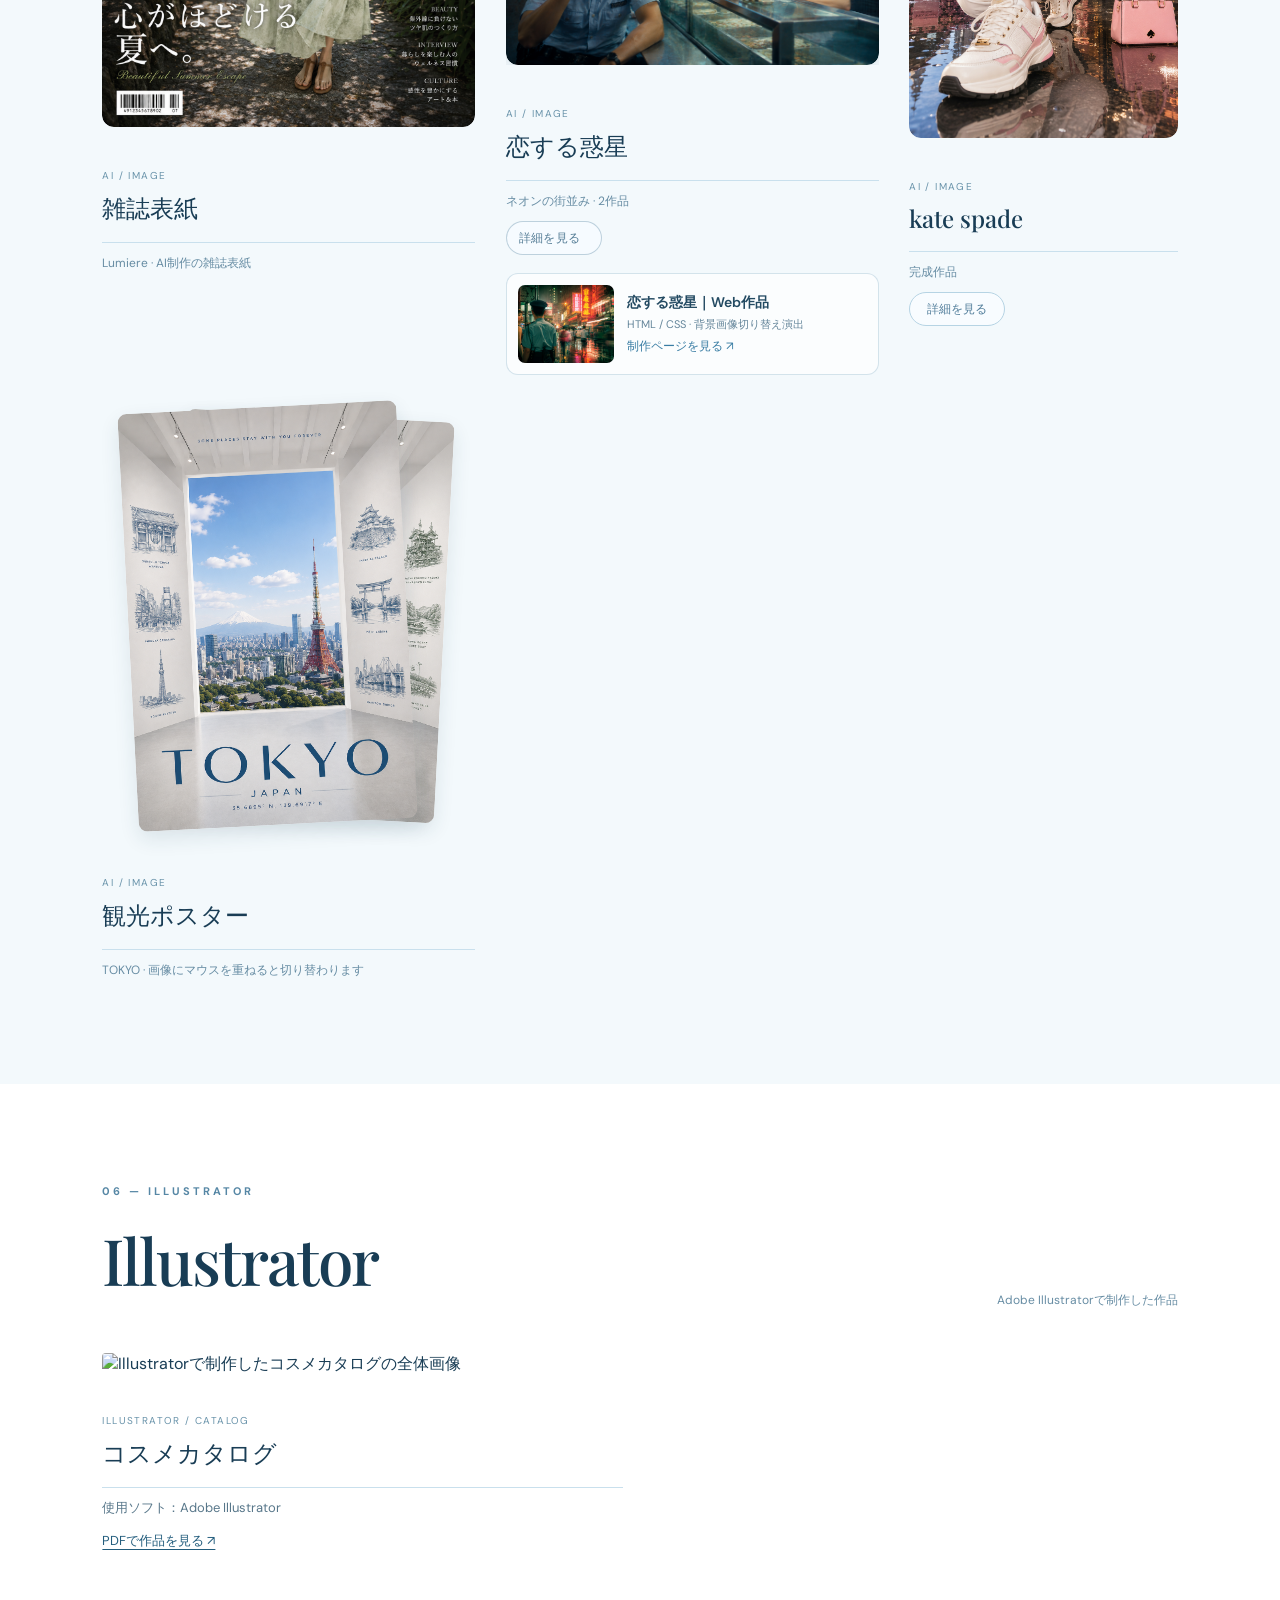
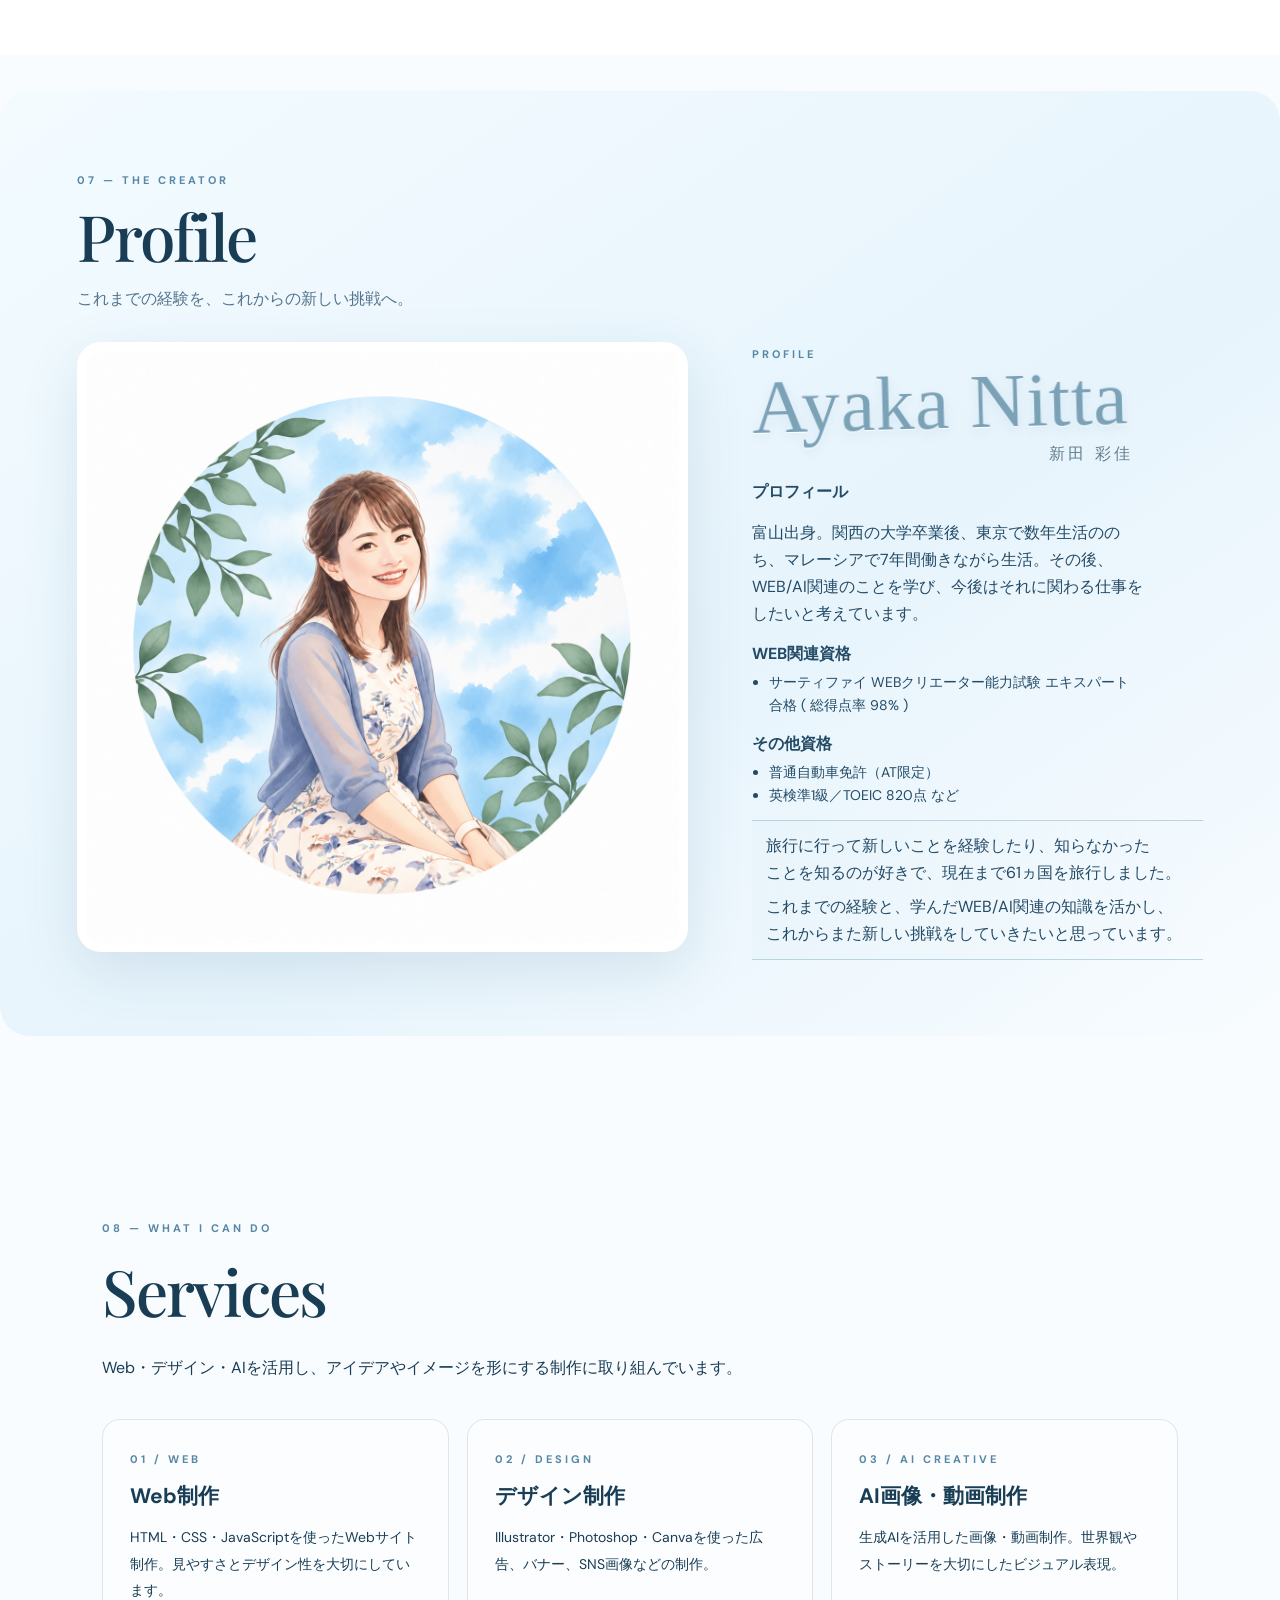
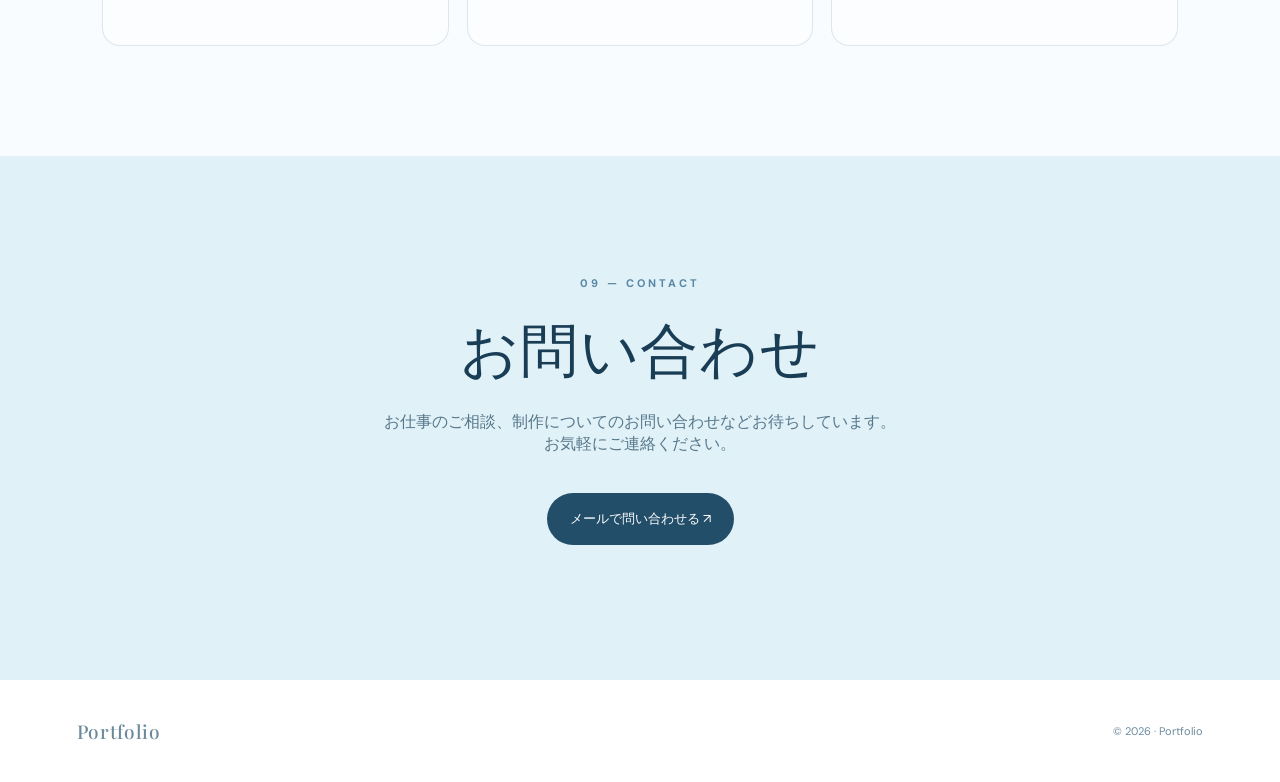
==== commit be543f26: "Refresh portfolio CSS for movie preview" ====
--- a/skyfolio/index.html
+++ b/skyfolio/index.html
@@ -1,3 +1,3 @@
 <!DOCTYPE html>
 
-<html lang="ja"><head><meta charset="utf-8"/><meta content="width=device-width,initial-scale=1" name="viewport"/><meta content="Travel, design and AI creations — a creative portfolio." name="description"/><title>Portfolio.+°☆</title><link rel="icon" type="image/svg+xml" href="favicon.svg?v=20261026-round"/><link href="style.css?v=20261028-profile-phrases" rel="stylesheet"/></head><body><header class="nav"><nav id="navlinks"><a href="#works">Works</a><a href="#ai-video">Short clips</a><a href="#ai-image">AI Image</a><a href="#illustrator">Illustrator</a><a href="#profile">Profile</a><a href="#services">Services</a><a href="#contact">Contact</a></nav><button aria-expanded="false" aria-label="メニューを開く" class="menu" id="menu">☰</button></header><main><section class="hero" id="home"><div class="hero-sparkles" aria-hidden="true"><span class="hero-sparkle sparkle-one">✳</span><span class="hero-sparkle sparkle-two">✳</span><span class="hero-sparkle sparkle-three">✳</span><span class="hero-sparkle sparkle-four">✳</span><span class="hero-sparkle sparkle-five">✳</span><span class="hero-sparkle sparkle-six">✳</span><span class="hero-sparkle sparkle-seven">✳</span><span class="hero-sparkle sparkle-eight">✳</span><span class="hero-sparkle sparkle-nine">✳</span><span class="hero-sparkle sparkle-ten">✳</span><span class="hero-sparkle sparkle-eleven">✳</span><span class="hero-sparkle sparkle-twelve">✳</span><span class="hero-sparkle sparkle-thirteen">✳</span><span class="hero-sparkle sparkle-fourteen">✳</span><span class="hero-sparkle sparkle-fifteen">✳</span><span class="hero-sparkle sparkle-sixteen">✳</span><span class="hero-sparkle sparkle-seventeen">✳</span><span class="hero-sparkle sparkle-eighteen">✳</span><span class="hero-sparkle sparkle-nineteen">✳</span><span class="hero-sparkle sparkle-twenty">✳</span><span class="hero-sparkle sparkle-twenty-one">✳</span><span class="hero-sparkle sparkle-twenty-two">✳</span><span class="hero-sparkle sparkle-twenty-three">✳</span><span class="hero-sparkle sparkle-twenty-four">✳</span><span class="hero-sparkle sparkle-twenty-five">✳</span><span class="hero-sparkle sparkle-twenty-six">✳</span><span class="hero-sparkle sparkle-twenty-seven">✳</span><span class="hero-sparkle sparkle-twenty-eight">✳</span><span class="hero-sparkle sparkle-twenty-nine">✳</span><span class="hero-sparkle sparkle-thirty">✳</span><span class="hero-sparkle sparkle-thirty-one">✳</span><span class="hero-sparkle sparkle-thirty-two">✳</span><span class="hero-sparkle sparkle-thirty-three">✳</span><span class="hero-sparkle sparkle-thirty-four">✳</span><span class="hero-sparkle sparkle-thirty-five">✳</span><span class="hero-sparkle sparkle-thirty-six">✳</span><span class="hero-sparkle sparkle-thirty-seven">✳</span><span class="hero-sparkle sparkle-thirty-eight">✳</span><span class="hero-sparkle sparkle-thirty-nine">✳</span><span class="hero-sparkle sparkle-forty">✳</span><span class="hero-sparkle sparkle-forty-one">✳</span><span class="hero-sparkle sparkle-forty-two">✳</span><span class="hero-sparkle sparkle-forty-three">✳</span><span class="hero-sparkle sparkle-forty-four">✳</span><span class="hero-sparkle sparkle-forty-five">✳</span><span class="hero-sparkle sparkle-forty-six">✳</span><span class="hero-sparkle sparkle-forty-seven">✳</span><span class="hero-sparkle sparkle-forty-eight">✳</span><span class="hero-sparkle sparkle-forty-nine">✳</span><span class="hero-sparkle sparkle-fifty">✳</span><span class="hero-sparkle sparkle-fifty-one">✳</span><span class="hero-sparkle sparkle-fifty-two">✳</span><span class="hero-sparkle sparkle-fifty-three">✳</span><span class="hero-sparkle sparkle-fifty-four">✳</span><span class="hero-sparkle sparkle-fifty-five">✳</span><span class="hero-sparkle sparkle-fifty-six">✳</span><span class="hero-sparkle sparkle-fifty-seven">✳</span><span class="hero-falling-star">✳</span><span class="hero-falling-star shooting-star-two">✳</span><span class="hero-falling-star shooting-star-three">✳</span></div><div class="hero-copy"><span class="eyebrow">PORTFOLIO · 2026</span><h1>Portfolio</h1><p>好きなこと、興味のあることを大切に。<br/>Web・デザイン・AIを学びながら、制作に取り組んでいます。</p><a class="cta" href="#works">作品を見る <span>↗</span></a></div><div class="hero-art"><div class="hero-frame"><img alt="世界各地の旅の写真をまとめたコラージュ" src="assets/travel-hero-collage.png"/></div><span class="orbit">✳</span></div><div class="hero-bottom">SCROLL TO EXPLORE ↓</div></section><section class="works section" id="works"><div class="section-head"><div><span class="eyebrow">03 — SELECTED WORKS</span><h2>Works</h2></div><p>作品をクリックして詳しく見る ↗</p></div><div aria-label="作品カテゴリー" class="filters"><button class="filter active" data-filter="all">All works</button><button class="filter" data-filter="travel">Travel &amp; Photo</button><button class="filter" data-filter="design">Design</button></div><div class="work-grid" id="gallery"><article class="work-card travel-work-card" data-category="travel" data-description="Canvaで作成。「一目見て自分の気分があがるものを作る」がテーマです。2025年7月に訪れた国々で撮った写真をまとめました" data-src="assets/travel-works-collage.png" data-title="Mood Board"><button aria-label="Mood Board を拡大" class="work-image"><img alt="旅先で撮影した写真をまとめたコラージュ" src="assets/travel-works-collage.png"/></button><div class="work-info"><div><span>TRAVEL / MOODBOARD</span><h3>Mood Board</h3></div></div><p class="work-description">Canvaで作成。「一目見て自分の気分があがるものを作る」がテーマです。2025年7月に訪れた国々で撮った写真をまとめました</p></article><article class="work-card canva-card" data-category="design"><div class="canva-image-stack"><a class="canva-image canva-image-back" href="assets/toyama-canva.png" target="_blank" rel="noopener" aria-label="富山の旅の画像を拡大して見る"><img src="assets/toyama-canva.png" alt="富山の海の幸・山の幸・景色を紹介するCanva作品" loading="lazy"></a><a class="canva-image canva-image-front" href="assets/bali-canva.png" target="_blank" rel="noopener" aria-label="バリ島のグルメ画像を拡大して見る"><img src="assets/bali-canva.png" alt="バリ島グルメ3選のCanva作品" loading="lazy"></a></div><div class="work-info"><div><span>GRAPHIC DESIGN</span><h3>Canvaで作成したコンテンツ</h3></div></div></article></div></section><section class="section ai-video-section" id="ai-video"><div class="section-head"><div><span class="eyebrow">04 — SHORT CLIPS</span><h2>Short clips</h2></div><p>AIを活用した動画作品</p></div><div class="ai-video-grid"><article class="ai-video-card"><video aria-label="AIで制作した動画作品 1" controls="" playsinline="" preload="metadata" src="assets/007-2.mp4"></video><div class="work-info"><div><span>AI / VIDEO</span><h3>aquarium</h3></div></div><details class="ai-video-details"><summary><span class="ai-video-details-label">動画の詳細を見る</span><span class="ai-video-details-icon" aria-hidden="true"></span></summary><div class="ai-video-details-content"><p>8秒間のフォトリアルなシネマティック動画。</p><p>大型水族館の幻想的な館内。</p><p>17歳くらいの日本人女子高校生。</p><p>ピンクのオーバーサイズパーカー、<br>黒いプリーツスカート、<br>黒いレースアップブーツ。</p><p>大きな水槽の前をゆっくり歩きながら魚を見上げる。</p><p>スタイルシートをAIに共有し、キャラクターのイメージがブレないようにしました。</p><figure class="ai-video-model-sheet"><img src="assets/nitta2.png" alt="水族館のAI動画で使用したキャラクターのスタイルシート。ピンクのパーカーと黒いスカートの人物の表情・全身・衣装ディテールをまとめたもの" loading="lazy"><figcaption>制作時に使用したキャラクターのスタイルシート</figcaption></figure></div></details></article><article class="ai-video-card"><video aria-label="AIで制作した動画作品 2" controls="" playsinline="" preload="metadata" src="assets/775.mp4"></video><div class="work-info"><div><span>AI / VIDEO</span><h3>Da Nang</h3></div></div><details class="ai-video-details"><summary><span class="ai-video-details-label">動画の詳細を見る</span><span class="ai-video-details-icon" aria-hidden="true"></span></summary><div class="ai-video-details-content"><p>12秒のフォトリアルなシネマティック動画。</p><p>舞台はベトナム・ダナンの美しいビーチ。<br>透明度の高いエメラルドブルーの海、白い砂浜、ゆっくり揺れるヤシの木。<br>暖かい午後の柔らかな陽射し。<br>高級リゾートのような穏やかで開放的な雰囲気。</p><p>登場人物は20代前半の日本人女性2人。</p><p>モデルシートをGPTで作成。Google flowで動画を作成し、CapCutで動画に効果を追加しました。</p><details class="ai-kate-subdetails ai-danang-sheets"><summary>スタイルシート <span class="ai-video-details-icon" aria-hidden="true"></span></summary><div class="ai-danang-sheet-images"><a href="assets/style1.png" target="_blank" rel="noopener" aria-label="Da Nangのスタイルシート1を拡大して見る"><img src="assets/style1.png" alt="Da Nangの動画で使用した白いワンピースの女性のモデルシート" loading="lazy"></a><a href="assets/style2.png" target="_blank" rel="noopener" aria-label="Da Nangのスタイルシート2を拡大して見る"><img src="assets/style2.png" alt="Da Nangの動画で使用した淡いグリーンのワンピースの女性のモデルシート" loading="lazy"></a></div></details></div></details></article></div></section><section class="section ai-image-section" id="ai-image"><div class="section-head"><div><span class="eyebrow">05 — AI IMAGE</span><h2>AI Image</h2></div><p>AIを活用した画像作品</p></div><div class="ai-image-grid"><article class="ai-image-card ai-magazine-card"><a class="ai-magazine-image" href="assets/007-1.png" target="_blank" rel="noopener" aria-label="Lumiereの雑誌表紙を大きく見る"><img src="assets/007-1.png" alt="海辺のリゾートを背景にしたAI制作のファッション雑誌Lumiereの表紙" loading="lazy"><span class="star-zoom-mark" aria-hidden="true"><svg viewBox="0 0 36 36" focusable="false"><circle cx="15" cy="15" r="9" fill="none" stroke="currentColor" stroke-width="1.35"/><path d="M21.5 21.5 29 29" fill="none" stroke="currentColor" stroke-width="1.7" stroke-linecap="round"/><path class="star-zoom-spark" d="M15 7.7 Q15.8 14.2 22.3 15 Q15.8 15.8 15 22.3 Q14.2 15.8 7.7 15 Q14.2 14.2 15 7.7Z" fill="none" stroke="currentColor" stroke-width=".95"/></svg></span></a><div class="work-info"><div><span>AI / IMAGE</span><h3>雑誌表紙</h3></div></div><p class="ai-image-caption">Lumiere · AI制作の雑誌表紙</p></article><article class="ai-image-card ai-neon-card"><div class="ai-neon-vertical"><a href="assets/Rainy%20neon%20streets%20of%20Hong%20Kong.png" target="_blank" rel="noopener" aria-label="香港のネオン街の画像を拡大して見る"><img src="assets/Rainy%20neon%20streets%20of%20Hong%20Kong.png" alt="雨の香港のネオン街に立つ二人" loading="lazy"><span class="star-zoom-mark" aria-hidden="true"><svg viewBox="0 0 36 36" focusable="false"><circle cx="15" cy="15" r="9" fill="none" stroke="currentColor" stroke-width="1.35"/><path d="M21.5 21.5 29 29" fill="none" stroke="currentColor" stroke-width="1.7" stroke-linecap="round"/><path class="star-zoom-spark" d="M15 7.7 Q15.8 14.2 22.3 15 Q15.8 15.8 15 22.3 Q14.2 15.8 7.7 15 Q14.2 14.2 15 7.7Z" fill="none" stroke="currentColor" stroke-width=".95"/></svg></span></a><a href="assets/Moody%20diner%20moment%20in%20neon%20glow.png" target="_blank" rel="noopener" aria-label="ネオンの飲食店の画像を拡大して見る"><img src="assets/Moody%20diner%20moment%20in%20neon%20glow.png" alt="青いネオンの飲食店で過ごす二人" loading="lazy"><span class="star-zoom-mark" aria-hidden="true"><svg viewBox="0 0 36 36" focusable="false"><circle cx="15" cy="15" r="9" fill="none" stroke="currentColor" stroke-width="1.35"/><path d="M21.5 21.5 29 29" fill="none" stroke="currentColor" stroke-width="1.7" stroke-linecap="round"/><path class="star-zoom-spark" d="M15 7.7 Q15.8 14.2 22.3 15 Q15.8 15.8 15 22.3 Q14.2 15.8 7.7 15 Q14.2 14.2 15 7.7Z" fill="none" stroke="currentColor" stroke-width=".95"/></svg></span></a></div><div class="work-info"><div><span>AI / IMAGE</span><h3>恋する惑星</h3></div></div><p class="ai-image-caption">ネオンの街並み · 2作品</p><details class="ai-video-details ai-neon-details"><summary><span class="ai-video-details-label">詳細を見る</span><span class="ai-video-details-icon" aria-hidden="true"></span></summary><div class="ai-video-details-content"><p>フェイオンの「恋する惑星」をイメージした実写風の、映画の一場面の画像。<br>この映画を見たことがない人も、見てみたくなるような映画の雰囲気が伝わるものを作るようにAIに指示しました。</p><p>舞台は香港の夜の街、90年代、映画の一場面、香港のネオン。画像の中には男女2人を配置します。<br>女性は実際のフェイオンに似た、ショートヘアのスラっとした女性。警察官の男性。女性が男性に片思いをしている感じが伝わる様子。</p><p>この映画のポップでスタイリッシュな感じが伝わるようなものになるよう指示。</p></div></details><div class="koi-page-preview"><a class="koi-page-preview-link" href="koisuruwakusei.html" target="_blank" rel="noopener noreferrer" aria-label="恋する惑星のWeb制作ページを新しいタブで開く"><img src="assets/恋する惑星.nitta.png" alt="恋する惑星のWeb制作ページの背景イメージ" loading="lazy"><span class="koi-page-preview-text"><strong>恋する惑星｜Web作品</strong><small>HTML / CSS · 背景画像切り替え演出</small><span class="koi-page-preview-action">制作ページを見る ↗</span></span></a></div></article><article class="ai-image-card ai-kate-card"><a class="ai-magazine-image ai-kate-image" href="assets/107-2.png" target="_blank" rel="noopener" aria-label="Kate Spade風AIファッション広告作品を拡大して見る"><img loading="lazy" alt="ニューヨークの街並みを背景にしたKate Spade風のAIファッション広告作品" src="assets/107-2.png"><span class="star-zoom-mark" aria-hidden="true"><svg viewBox="0 0 36 36" focusable="false"><circle cx="15" cy="15" r="9" fill="none" stroke="currentColor" stroke-width="1.35"/><path d="M21.5 21.5 29 29" fill="none" stroke="currentColor" stroke-width="1.7" stroke-linecap="round"/><path class="star-zoom-spark" d="M15 7.7 Q15.8 14.2 22.3 15 Q15.8 15.8 15 22.3 Q14.2 15.8 7.7 15 Q14.2 14.2 15 7.7Z" fill="none" stroke="currentColor" stroke-width=".95"/></svg></span></a><div class="work-info"><div><span>AI / IMAGE</span><h3>kate spade</h3></div></div><p class="ai-image-caption">完成作品</p><details class="ai-video-details ai-neon-details ai-kate-details"><summary><span class="ai-video-details-label">詳細を見る</span><span class="ai-video-details-icon" aria-hidden="true"></span></summary><div class="ai-video-details-content"><p>Kate Spade New York風・ニューヨーク広告ポスター</p><p>ブランドのイメージを添付した画像をAIに参照してもらい作成。</p><p>実在の広告をそのまま複製するのではなく、Kate Spade New Yorkの明るく洗練された世界観を取り入れた、架空のファッションキャンペーンポスターとして制作するように指示。</p><p>高級ファッションブランドの広告ポスター<br>フォトリアル<br>高解像度<br>SNS広告として目を引く構成<br>明るく華やかで、女性誌の表紙のような仕上がり</p><p>添付したモデルシートの日本人女性を、そのまま使用するように指示をいれました。</p></div></details></article><article class="ai-image-card ai-travel-card"><button type="button" class="ai-travel-stack" aria-label="表示中の観光ポスターの画像を拡大して見る"><img class="ai-travel-back" src="assets/tonami.png" alt="砺波の風景と名所を紹介するトラベルポスター" loading="lazy"><img class="ai-travel-front" src="assets/tokyo.png" alt="東京の風景と名所を紹介するトラベルポスター" loading="lazy"></button><div class="work-info"><div><span>AI / IMAGE</span><h3>観光ポスター</h3></div></div><p class="ai-image-caption ai-travel-caption">TOKYO · 画像にマウスを重ねると切り替わります</p></article></div></section><section class="section illustrator-section" id="illustrator"><div class="section-head"><div><span class="eyebrow">06 — ILLUSTRATOR</span><h2>Illustrator</h2></div><p>Adobe Illustratorで制作した作品</p></div><div class="illustrator-grid"><article class="illustrator-card"><a class="illustrator-image" href="assets/catalog1.pdf" target="_blank" rel="noopener" aria-label="コスメカタログのPDFを見る"><img src="assets/illustrator-catalog-preview.png?v=catalog1" alt="Illustratorで制作したコスメカタログの全体画像" loading="lazy" /><span class="illustrator-zoom">↗</span></a><div class="work-info"><div><span>ILLUSTRATOR / CATALOG</span><h3>コスメカタログ</h3></div></div><p class="work-description">使用ソフト：Adobe Illustrator</p><a class="illustrator-pdf-link" href="assets/catalog1.pdf" target="_blank" rel="noopener">PDFで作品を見る ↗</a></article></div></section><section aria-labelledby="profile-title" class="profile-section section" id="profile"><div class="profile-heading"><span class="eyebrow">07 — THE CREATOR</span><h2 id="profile-title">Profile</h2><p>これまでの経験を、これからの新しい挑戦へ。</p></div><div class="profile-layout"><div class="profile-image"><img alt="青空と植物を背景にしたプロフィール用水彩イラスト" loading="lazy" src="assets/ayaka-profile.png"/></div><div class="profile-copy"><span class="eyebrow">PROFILE</span><h3><span class="name-en">Ayaka Nitta</span><span class="name-ja">新田 彩佳</span></h3><h4 class="profile-subtitle">プロフィール</h4><p>富山出身。関西の大学卒業後、東京で数年生活ののち、マレーシアで7年間働きながら生活。その後、WEB/AI関連のことを学び、今後はそれに関わる仕事をしたいと考えています。</p><h4 class="profile-subtitle">WEB関連資格</h4><ul class="profile-list"><li>サーティファイ WEBクリエーター能力試験 エキスパート 合格 <span class="qualification-score">( 総得点率 98% )</span></li></ul><h4 class="profile-subtitle">その他資格</h4><ul class="profile-list"><li>普通自動車免許（AT限定）</li><li>英検準1級／TOEIC 820点 など</li></ul><div class="profile-personal-note"><p>旅行に行って新しいことを経験したり、知らなかったことを知るのが好きで、現在まで61ヵ国を旅行しました。</p><p>これまでの経験と、学んだWEB/AI関連の知識を活かし、これからまた新しい挑戦をしていきたいと思っています。</p></div></div></div></section><section class="section extra-section" id="services"><span class="eyebrow">08 — WHAT I CAN DO</span><h2>Services</h2><p class="extra-lead">Web・デザイン・AIを活用し、アイデアやイメージを形にする制作に取り組んでいます。</p><div class="extra-grid"><article class="extra-card"><span class="eyebrow">01 / WEB</span><h3>Web制作</h3><p>HTML・CSS・JavaScriptを使ったWebサイト制作。見やすさとデザイン性を大切にしています。</p></article><article class="extra-card"><span class="eyebrow">02 / DESIGN</span><h3>デザイン制作</h3><p>Illustrator・Photoshop・Canvaを使った広告、バナー、SNS画像などの制作。</p></article><article class="extra-card"><span class="eyebrow">03 / AI CREATIVE</span><h3>AI画像・動画制作</h3><p>生成AIを活用した画像・動画制作。世界観やストーリーを大切にしたビジュアル表現。</p></article></div></section><section class="contact section" id="contact"><span class="eyebrow">09 — CONTACT</span><h2>お問い合わせ</h2><p>お仕事のご相談、制作についてのお問い合わせなどお待ちしています。<br>お気軽にご連絡ください。</p><a class="cta" href="mailto:hello@example.com">メールで問い合わせる ↗</a><small></small></section></main><footer><a class="site-wordmark" href="#home">Portfolio</a><span>© 2026 · Portfolio</span></footer><dialog id="lightbox"><button aria-label="閉じる" class="close" id="close">×</button><div id="modal-media"></div><button type="button" class="lightbox-next" id="lightbox-next" aria-label="次の画像を見る" hidden>❯</button></dialog><script src="script.js?v=20261021-travel-hover"></script></body></html>
+<html lang="ja"><head><meta charset="utf-8"/><meta content="width=device-width,initial-scale=1" name="viewport"/><meta content="Travel, design and AI creations — a creative portfolio." name="description"/><title>Portfolio.+°☆</title><link rel="icon" type="image/svg+xml" href="favicon.svg?v=20261026-round"/><link href="style.css?v=20261029-koi-preview" rel="stylesheet"/></head><body><header class="nav"><nav id="navlinks"><a href="#works">Works</a><a href="#ai-video">Short clips</a><a href="#ai-image">AI Image</a><a href="#illustrator">Illustrator</a><a href="#profile">Profile</a><a href="#services">Services</a><a href="#contact">Contact</a></nav><button aria-expanded="false" aria-label="メニューを開く" class="menu" id="menu">☰</button></header><main><section class="hero" id="home"><div class="hero-sparkles" aria-hidden="true"><span class="hero-sparkle sparkle-one">✳</span><span class="hero-sparkle sparkle-two">✳</span><span class="hero-sparkle sparkle-three">✳</span><span class="hero-sparkle sparkle-four">✳</span><span class="hero-sparkle sparkle-five">✳</span><span class="hero-sparkle sparkle-six">✳</span><span class="hero-sparkle sparkle-seven">✳</span><span class="hero-sparkle sparkle-eight">✳</span><span class="hero-sparkle sparkle-nine">✳</span><span class="hero-sparkle sparkle-ten">✳</span><span class="hero-sparkle sparkle-eleven">✳</span><span class="hero-sparkle sparkle-twelve">✳</span><span class="hero-sparkle sparkle-thirteen">✳</span><span class="hero-sparkle sparkle-fourteen">✳</span><span class="hero-sparkle sparkle-fifteen">✳</span><span class="hero-sparkle sparkle-sixteen">✳</span><span class="hero-sparkle sparkle-seventeen">✳</span><span class="hero-sparkle sparkle-eighteen">✳</span><span class="hero-sparkle sparkle-nineteen">✳</span><span class="hero-sparkle sparkle-twenty">✳</span><span class="hero-sparkle sparkle-twenty-one">✳</span><span class="hero-sparkle sparkle-twenty-two">✳</span><span class="hero-sparkle sparkle-twenty-three">✳</span><span class="hero-sparkle sparkle-twenty-four">✳</span><span class="hero-sparkle sparkle-twenty-five">✳</span><span class="hero-sparkle sparkle-twenty-six">✳</span><span class="hero-sparkle sparkle-twenty-seven">✳</span><span class="hero-sparkle sparkle-twenty-eight">✳</span><span class="hero-sparkle sparkle-twenty-nine">✳</span><span class="hero-sparkle sparkle-thirty">✳</span><span class="hero-sparkle sparkle-thirty-one">✳</span><span class="hero-sparkle sparkle-thirty-two">✳</span><span class="hero-sparkle sparkle-thirty-three">✳</span><span class="hero-sparkle sparkle-thirty-four">✳</span><span class="hero-sparkle sparkle-thirty-five">✳</span><span class="hero-sparkle sparkle-thirty-six">✳</span><span class="hero-sparkle sparkle-thirty-seven">✳</span><span class="hero-sparkle sparkle-thirty-eight">✳</span><span class="hero-sparkle sparkle-thirty-nine">✳</span><span class="hero-sparkle sparkle-forty">✳</span><span class="hero-sparkle sparkle-forty-one">✳</span><span class="hero-sparkle sparkle-forty-two">✳</span><span class="hero-sparkle sparkle-forty-three">✳</span><span class="hero-sparkle sparkle-forty-four">✳</span><span class="hero-sparkle sparkle-forty-five">✳</span><span class="hero-sparkle sparkle-forty-six">✳</span><span class="hero-sparkle sparkle-forty-seven">✳</span><span class="hero-sparkle sparkle-forty-eight">✳</span><span class="hero-sparkle sparkle-forty-nine">✳</span><span class="hero-sparkle sparkle-fifty">✳</span><span class="hero-sparkle sparkle-fifty-one">✳</span><span class="hero-sparkle sparkle-fifty-two">✳</span><span class="hero-sparkle sparkle-fifty-three">✳</span><span class="hero-sparkle sparkle-fifty-four">✳</span><span class="hero-sparkle sparkle-fifty-five">✳</span><span class="hero-sparkle sparkle-fifty-six">✳</span><span class="hero-sparkle sparkle-fifty-seven">✳</span><span class="hero-falling-star">✳</span><span class="hero-falling-star shooting-star-two">✳</span><span class="hero-falling-star shooting-star-three">✳</span></div><div class="hero-copy"><span class="eyebrow">PORTFOLIO · 2026</span><h1>Portfolio</h1><p>好きなこと、興味のあることを大切に。<br/>Web・デザイン・AIを学びながら、制作に取り組んでいます。</p><a class="cta" href="#works">作品を見る <span>↗</span></a></div><div class="hero-art"><div class="hero-frame"><img alt="世界各地の旅の写真をまとめたコラージュ" src="assets/travel-hero-collage.png"/></div><span class="orbit">✳</span></div><div class="hero-bottom">SCROLL TO EXPLORE ↓</div></section><section class="works section" id="works"><div class="section-head"><div><span class="eyebrow">03 — SELECTED WORKS</span><h2>Works</h2></div><p>作品をクリックして詳しく見る ↗</p></div><div aria-label="作品カテゴリー" class="filters"><button class="filter active" data-filter="all">All works</button><button class="filter" data-filter="travel">Travel &amp; Photo</button><button class="filter" data-filter="design">Design</button></div><div class="work-grid" id="gallery"><article class="work-card travel-work-card" data-category="travel" data-description="Canvaで作成。「一目見て自分の気分があがるものを作る」がテーマです。2025年7月に訪れた国々で撮った写真をまとめました" data-src="assets/travel-works-collage.png" data-title="Mood Board"><button aria-label="Mood Board を拡大" class="work-image"><img alt="旅先で撮影した写真をまとめたコラージュ" src="assets/travel-works-collage.png"/></button><div class="work-info"><div><span>TRAVEL / MOODBOARD</span><h3>Mood Board</h3></div></div><p class="work-description">Canvaで作成。「一目見て自分の気分があがるものを作る」がテーマです。2025年7月に訪れた国々で撮った写真をまとめました</p></article><article class="work-card canva-card" data-category="design"><div class="canva-image-stack"><a class="canva-image canva-image-back" href="assets/toyama-canva.png" target="_blank" rel="noopener" aria-label="富山の旅の画像を拡大して見る"><img src="assets/toyama-canva.png" alt="富山の海の幸・山の幸・景色を紹介するCanva作品" loading="lazy"></a><a class="canva-image canva-image-front" href="assets/bali-canva.png" target="_blank" rel="noopener" aria-label="バリ島のグルメ画像を拡大して見る"><img src="assets/bali-canva.png" alt="バリ島グルメ3選のCanva作品" loading="lazy"></a></div><div class="work-info"><div><span>GRAPHIC DESIGN</span><h3>Canvaで作成したコンテンツ</h3></div></div></article></div></section><section class="section ai-video-section" id="ai-video"><div class="section-head"><div><span class="eyebrow">04 — SHORT CLIPS</span><h2>Short clips</h2></div><p>AIを活用した動画作品</p></div><div class="ai-video-grid"><article class="ai-video-card"><video aria-label="AIで制作した動画作品 1" controls="" playsinline="" preload="metadata" src="assets/007-2.mp4"></video><div class="work-info"><div><span>AI / VIDEO</span><h3>aquarium</h3></div></div><details class="ai-video-details"><summary><span class="ai-video-details-label">動画の詳細を見る</span><span class="ai-video-details-icon" aria-hidden="true"></span></summary><div class="ai-video-details-content"><p>8秒間のフォトリアルなシネマティック動画。</p><p>大型水族館の幻想的な館内。</p><p>17歳くらいの日本人女子高校生。</p><p>ピンクのオーバーサイズパーカー、<br>黒いプリーツスカート、<br>黒いレースアップブーツ。</p><p>大きな水槽の前をゆっくり歩きながら魚を見上げる。</p><p>スタイルシートをAIに共有し、キャラクターのイメージがブレないようにしました。</p><figure class="ai-video-model-sheet"><img src="assets/nitta2.png" alt="水族館のAI動画で使用したキャラクターのスタイルシート。ピンクのパーカーと黒いスカートの人物の表情・全身・衣装ディテールをまとめたもの" loading="lazy"><figcaption>制作時に使用したキャラクターのスタイルシート</figcaption></figure></div></details></article><article class="ai-video-card"><video aria-label="AIで制作した動画作品 2" controls="" playsinline="" preload="metadata" src="assets/775.mp4"></video><div class="work-info"><div><span>AI / VIDEO</span><h3>Da Nang</h3></div></div><details class="ai-video-details"><summary><span class="ai-video-details-label">動画の詳細を見る</span><span class="ai-video-details-icon" aria-hidden="true"></span></summary><div class="ai-video-details-content"><p>12秒のフォトリアルなシネマティック動画。</p><p>舞台はベトナム・ダナンの美しいビーチ。<br>透明度の高いエメラルドブルーの海、白い砂浜、ゆっくり揺れるヤシの木。<br>暖かい午後の柔らかな陽射し。<br>高級リゾートのような穏やかで開放的な雰囲気。</p><p>登場人物は20代前半の日本人女性2人。</p><p>モデルシートをGPTで作成。Google flowで動画を作成し、CapCutで動画に効果を追加しました。</p><details class="ai-kate-subdetails ai-danang-sheets"><summary>スタイルシート <span class="ai-video-details-icon" aria-hidden="true"></span></summary><div class="ai-danang-sheet-images"><a href="assets/style1.png" target="_blank" rel="noopener" aria-label="Da Nangのスタイルシート1を拡大して見る"><img src="assets/style1.png" alt="Da Nangの動画で使用した白いワンピースの女性のモデルシート" loading="lazy"></a><a href="assets/style2.png" target="_blank" rel="noopener" aria-label="Da Nangのスタイルシート2を拡大して見る"><img src="assets/style2.png" alt="Da Nangの動画で使用した淡いグリーンのワンピースの女性のモデルシート" loading="lazy"></a></div></details></div></details></article></div></section><section class="section ai-image-section" id="ai-image"><div class="section-head"><div><span class="eyebrow">05 — AI IMAGE</span><h2>AI Image</h2></div><p>AIを活用した画像作品</p></div><div class="ai-image-grid"><article class="ai-image-card ai-magazine-card"><a class="ai-magazine-image" href="assets/007-1.png" target="_blank" rel="noopener" aria-label="Lumiereの雑誌表紙を大きく見る"><img src="assets/007-1.png" alt="海辺のリゾートを背景にしたAI制作のファッション雑誌Lumiereの表紙" loading="lazy"><span class="star-zoom-mark" aria-hidden="true"><svg viewBox="0 0 36 36" focusable="false"><circle cx="15" cy="15" r="9" fill="none" stroke="currentColor" stroke-width="1.35"/><path d="M21.5 21.5 29 29" fill="none" stroke="currentColor" stroke-width="1.7" stroke-linecap="round"/><path class="star-zoom-spark" d="M15 7.7 Q15.8 14.2 22.3 15 Q15.8 15.8 15 22.3 Q14.2 15.8 7.7 15 Q14.2 14.2 15 7.7Z" fill="none" stroke="currentColor" stroke-width=".95"/></svg></span></a><div class="work-info"><div><span>AI / IMAGE</span><h3>雑誌表紙</h3></div></div><p class="ai-image-caption">Lumiere · AI制作の雑誌表紙</p></article><article class="ai-image-card ai-neon-card"><div class="ai-neon-vertical"><a href="assets/Rainy%20neon%20streets%20of%20Hong%20Kong.png" target="_blank" rel="noopener" aria-label="香港のネオン街の画像を拡大して見る"><img src="assets/Rainy%20neon%20streets%20of%20Hong%20Kong.png" alt="雨の香港のネオン街に立つ二人" loading="lazy"><span class="star-zoom-mark" aria-hidden="true"><svg viewBox="0 0 36 36" focusable="false"><circle cx="15" cy="15" r="9" fill="none" stroke="currentColor" stroke-width="1.35"/><path d="M21.5 21.5 29 29" fill="none" stroke="currentColor" stroke-width="1.7" stroke-linecap="round"/><path class="star-zoom-spark" d="M15 7.7 Q15.8 14.2 22.3 15 Q15.8 15.8 15 22.3 Q14.2 15.8 7.7 15 Q14.2 14.2 15 7.7Z" fill="none" stroke="currentColor" stroke-width=".95"/></svg></span></a><a href="assets/Moody%20diner%20moment%20in%20neon%20glow.png" target="_blank" rel="noopener" aria-label="ネオンの飲食店の画像を拡大して見る"><img src="assets/Moody%20diner%20moment%20in%20neon%20glow.png" alt="青いネオンの飲食店で過ごす二人" loading="lazy"><span class="star-zoom-mark" aria-hidden="true"><svg viewBox="0 0 36 36" focusable="false"><circle cx="15" cy="15" r="9" fill="none" stroke="currentColor" stroke-width="1.35"/><path d="M21.5 21.5 29 29" fill="none" stroke="currentColor" stroke-width="1.7" stroke-linecap="round"/><path class="star-zoom-spark" d="M15 7.7 Q15.8 14.2 22.3 15 Q15.8 15.8 15 22.3 Q14.2 15.8 7.7 15 Q14.2 14.2 15 7.7Z" fill="none" stroke="currentColor" stroke-width=".95"/></svg></span></a></div><div class="work-info"><div><span>AI / IMAGE</span><h3>恋する惑星</h3></div></div><p class="ai-image-caption">ネオンの街並み · 2作品</p><details class="ai-video-details ai-neon-details"><summary><span class="ai-video-details-label">詳細を見る</span><span class="ai-video-details-icon" aria-hidden="true"></span></summary><div class="ai-video-details-content"><p>フェイオンの「恋する惑星」をイメージした実写風の、映画の一場面の画像。<br>この映画を見たことがない人も、見てみたくなるような映画の雰囲気が伝わるものを作るようにAIに指示しました。</p><p>舞台は香港の夜の街、90年代、映画の一場面、香港のネオン。画像の中には男女2人を配置します。<br>女性は実際のフェイオンに似た、ショートヘアのスラっとした女性。警察官の男性。女性が男性に片思いをしている感じが伝わる様子。</p><p>この映画のポップでスタイリッシュな感じが伝わるようなものになるよう指示。</p></div></details><div class="koi-page-preview"><a class="koi-page-preview-link" href="koisuruwakusei.html" target="_blank" rel="noopener noreferrer" aria-label="恋する惑星のWeb制作ページを新しいタブで開く"><img src="assets/恋する惑星.nitta.png" alt="恋する惑星のWeb制作ページの背景イメージ" loading="lazy"><span class="koi-page-preview-text"><strong>恋する惑星｜Web作品</strong><small>HTML / CSS · 背景画像切り替え演出</small><span class="koi-page-preview-action">制作ページを見る ↗</span></span></a></div></article><article class="ai-image-card ai-kate-card"><a class="ai-magazine-image ai-kate-image" href="assets/107-2.png" target="_blank" rel="noopener" aria-label="Kate Spade風AIファッション広告作品を拡大して見る"><img loading="lazy" alt="ニューヨークの街並みを背景にしたKate Spade風のAIファッション広告作品" src="assets/107-2.png"><span class="star-zoom-mark" aria-hidden="true"><svg viewBox="0 0 36 36" focusable="false"><circle cx="15" cy="15" r="9" fill="none" stroke="currentColor" stroke-width="1.35"/><path d="M21.5 21.5 29 29" fill="none" stroke="currentColor" stroke-width="1.7" stroke-linecap="round"/><path class="star-zoom-spark" d="M15 7.7 Q15.8 14.2 22.3 15 Q15.8 15.8 15 22.3 Q14.2 15.8 7.7 15 Q14.2 14.2 15 7.7Z" fill="none" stroke="currentColor" stroke-width=".95"/></svg></span></a><div class="work-info"><div><span>AI / IMAGE</span><h3>kate spade</h3></div></div><p class="ai-image-caption">完成作品</p><details class="ai-video-details ai-neon-details ai-kate-details"><summary><span class="ai-video-details-label">詳細を見る</span><span class="ai-video-details-icon" aria-hidden="true"></span></summary><div class="ai-video-details-content"><p>Kate Spade New York風・ニューヨーク広告ポスター</p><p>ブランドのイメージを添付した画像をAIに参照してもらい作成。</p><p>実在の広告をそのまま複製するのではなく、Kate Spade New Yorkの明るく洗練された世界観を取り入れた、架空のファッションキャンペーンポスターとして制作するように指示。</p><p>高級ファッションブランドの広告ポスター<br>フォトリアル<br>高解像度<br>SNS広告として目を引く構成<br>明るく華やかで、女性誌の表紙のような仕上がり</p><p>添付したモデルシートの日本人女性を、そのまま使用するように指示をいれました。</p></div></details></article><article class="ai-image-card ai-travel-card"><button type="button" class="ai-travel-stack" aria-label="表示中の観光ポスターの画像を拡大して見る"><img class="ai-travel-back" src="assets/tonami.png" alt="砺波の風景と名所を紹介するトラベルポスター" loading="lazy"><img class="ai-travel-front" src="assets/tokyo.png" alt="東京の風景と名所を紹介するトラベルポスター" loading="lazy"></button><div class="work-info"><div><span>AI / IMAGE</span><h3>観光ポスター</h3></div></div><p class="ai-image-caption ai-travel-caption">TOKYO · 画像にマウスを重ねると切り替わります</p></article></div></section><section class="section illustrator-section" id="illustrator"><div class="section-head"><div><span class="eyebrow">06 — ILLUSTRATOR</span><h2>Illustrator</h2></div><p>Adobe Illustratorで制作した作品</p></div><div class="illustrator-grid"><article class="illustrator-card"><a class="illustrator-image" href="assets/catalog1.pdf" target="_blank" rel="noopener" aria-label="コスメカタログのPDFを見る"><img src="assets/illustrator-catalog-preview.png?v=catalog1" alt="Illustratorで制作したコスメカタログの全体画像" loading="lazy" /><span class="illustrator-zoom">↗</span></a><div class="work-info"><div><span>ILLUSTRATOR / CATALOG</span><h3>コスメカタログ</h3></div></div><p class="work-description">使用ソフト：Adobe Illustrator</p><a class="illustrator-pdf-link" href="assets/catalog1.pdf" target="_blank" rel="noopener">PDFで作品を見る ↗</a></article></div></section><section aria-labelledby="profile-title" class="profile-section section" id="profile"><div class="profile-heading"><span class="eyebrow">07 — THE CREATOR</span><h2 id="profile-title">Profile</h2><p>これまでの経験を、これからの新しい挑戦へ。</p></div><div class="profile-layout"><div class="profile-image"><img alt="青空と植物を背景にしたプロフィール用水彩イラスト" loading="lazy" src="assets/ayaka-profile.png"/></div><div class="profile-copy"><span class="eyebrow">PROFILE</span><h3><span class="name-en">Ayaka Nitta</span><span class="name-ja">新田 彩佳</span></h3><h4 class="profile-subtitle">プロフィール</h4><p>富山出身。関西の大学卒業後、東京で数年生活ののち、マレーシアで7年間働きながら生活。その後、WEB/AI関連のことを学び、今後はそれに関わる仕事をしたいと考えています。</p><h4 class="profile-subtitle">WEB関連資格</h4><ul class="profile-list"><li>サーティファイ WEBクリエーター能力試験 エキスパート 合格 <span class="qualification-score">( 総得点率 98% )</span></li></ul><h4 class="profile-subtitle">その他資格</h4><ul class="profile-list"><li>普通自動車免許（AT限定）</li><li>英検準1級／TOEIC 820点 など</li></ul><div class="profile-personal-note"><p>旅行に行って新しいことを経験したり、知らなかったことを知るのが好きで、現在まで61ヵ国を旅行しました。</p><p>これまでの経験と、学んだWEB/AI関連の知識を活かし、これからまた新しい挑戦をしていきたいと思っています。</p></div></div></div></section><section class="section extra-section" id="services"><span class="eyebrow">08 — WHAT I CAN DO</span><h2>Services</h2><p class="extra-lead">Web・デザイン・AIを活用し、アイデアやイメージを形にする制作に取り組んでいます。</p><div class="extra-grid"><article class="extra-card"><span class="eyebrow">01 / WEB</span><h3>Web制作</h3><p>HTML・CSS・JavaScriptを使ったWebサイト制作。見やすさとデザイン性を大切にしています。</p></article><article class="extra-card"><span class="eyebrow">02 / DESIGN</span><h3>デザイン制作</h3><p>Illustrator・Photoshop・Canvaを使った広告、バナー、SNS画像などの制作。</p></article><article class="extra-card"><span class="eyebrow">03 / AI CREATIVE</span><h3>AI画像・動画制作</h3><p>生成AIを活用した画像・動画制作。世界観やストーリーを大切にしたビジュアル表現。</p></article></div></section><section class="contact section" id="contact"><span class="eyebrow">09 — CONTACT</span><h2>お問い合わせ</h2><p>お仕事のご相談、制作についてのお問い合わせなどお待ちしています。<br>お気軽にご連絡ください。</p><a class="cta" href="mailto:hello@example.com">メールで問い合わせる ↗</a><small></small></section></main><footer><a class="site-wordmark" href="#home">Portfolio</a><span>© 2026 · Portfolio</span></footer><dialog id="lightbox"><button aria-label="閉じる" class="close" id="close">×</button><div id="modal-media"></div><button type="button" class="lightbox-next" id="lightbox-next" aria-label="次の画像を見る" hidden>❯</button></dialog><script src="script.js?v=20261021-travel-hover"></script></body></html>
--- a/skyfolio/style.css
+++ b/skyfolio/style.css
@@ -1346,3 +1346,14 @@
   word-break: auto-phrase;
   text-wrap: pretty;
 }
+
+/* Compact web-page preview under the Chungking Express artwork details */
+#ai-image .ai-neon-card .koi-page-preview{margin-top:18px;width:100%;max-width:100%}
+#ai-image .ai-neon-card .koi-page-preview-link{display:flex;align-items:center;gap:13px;padding:11px;border:1px solid rgba(91,148,181,.25);border-radius:12px;background:rgba(255,255,255,.65);color:#234a62;text-decoration:none;transition:background .2s,border-color .2s}
+#ai-image .ai-neon-card .koi-page-preview-link:hover{background:#fff;border-color:rgba(74,135,173,.5)}
+#ai-image .ai-neon-card .koi-page-preview-link>img{display:block;flex:0 0 96px;width:96px;height:78px;object-fit:cover;border-radius:7px}
+#ai-image .ai-neon-card .koi-page-preview-text{display:flex;flex:1;min-width:0;flex-direction:column;gap:5px;text-align:left;line-height:1.4}
+#ai-image .ai-neon-card .koi-page-preview-text strong{font-size:14px;font-weight:600}
+#ai-image .ai-neon-card .koi-page-preview-text small{font-size:11px;color:#64859a}
+#ai-image .ai-neon-card .koi-page-preview-action{font-size:12px;color:#397da4}
+@media(max-width:480px){#ai-image .ai-neon-card .koi-page-preview-link{gap:10px;padding:9px}#ai-image .ai-neon-card .koi-page-preview-link>img{flex-basis:82px;width:82px;height:75px}}
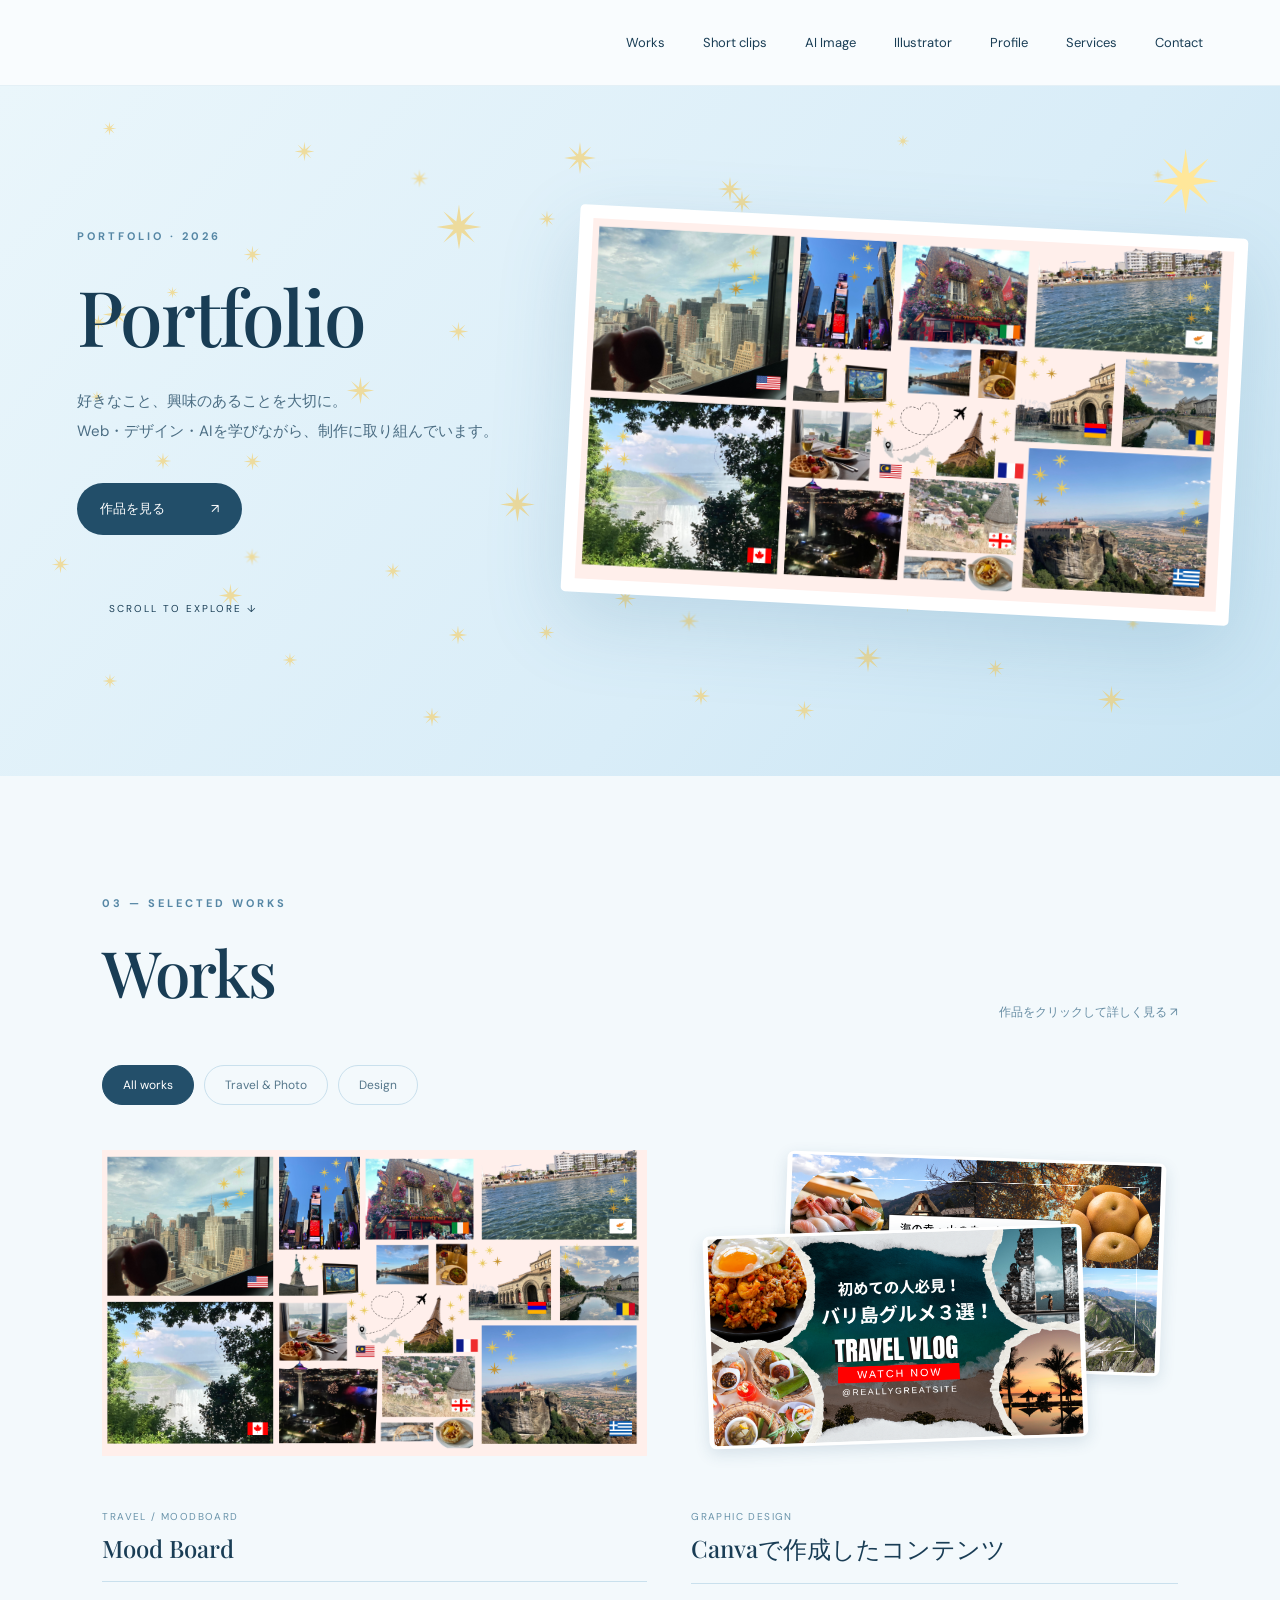
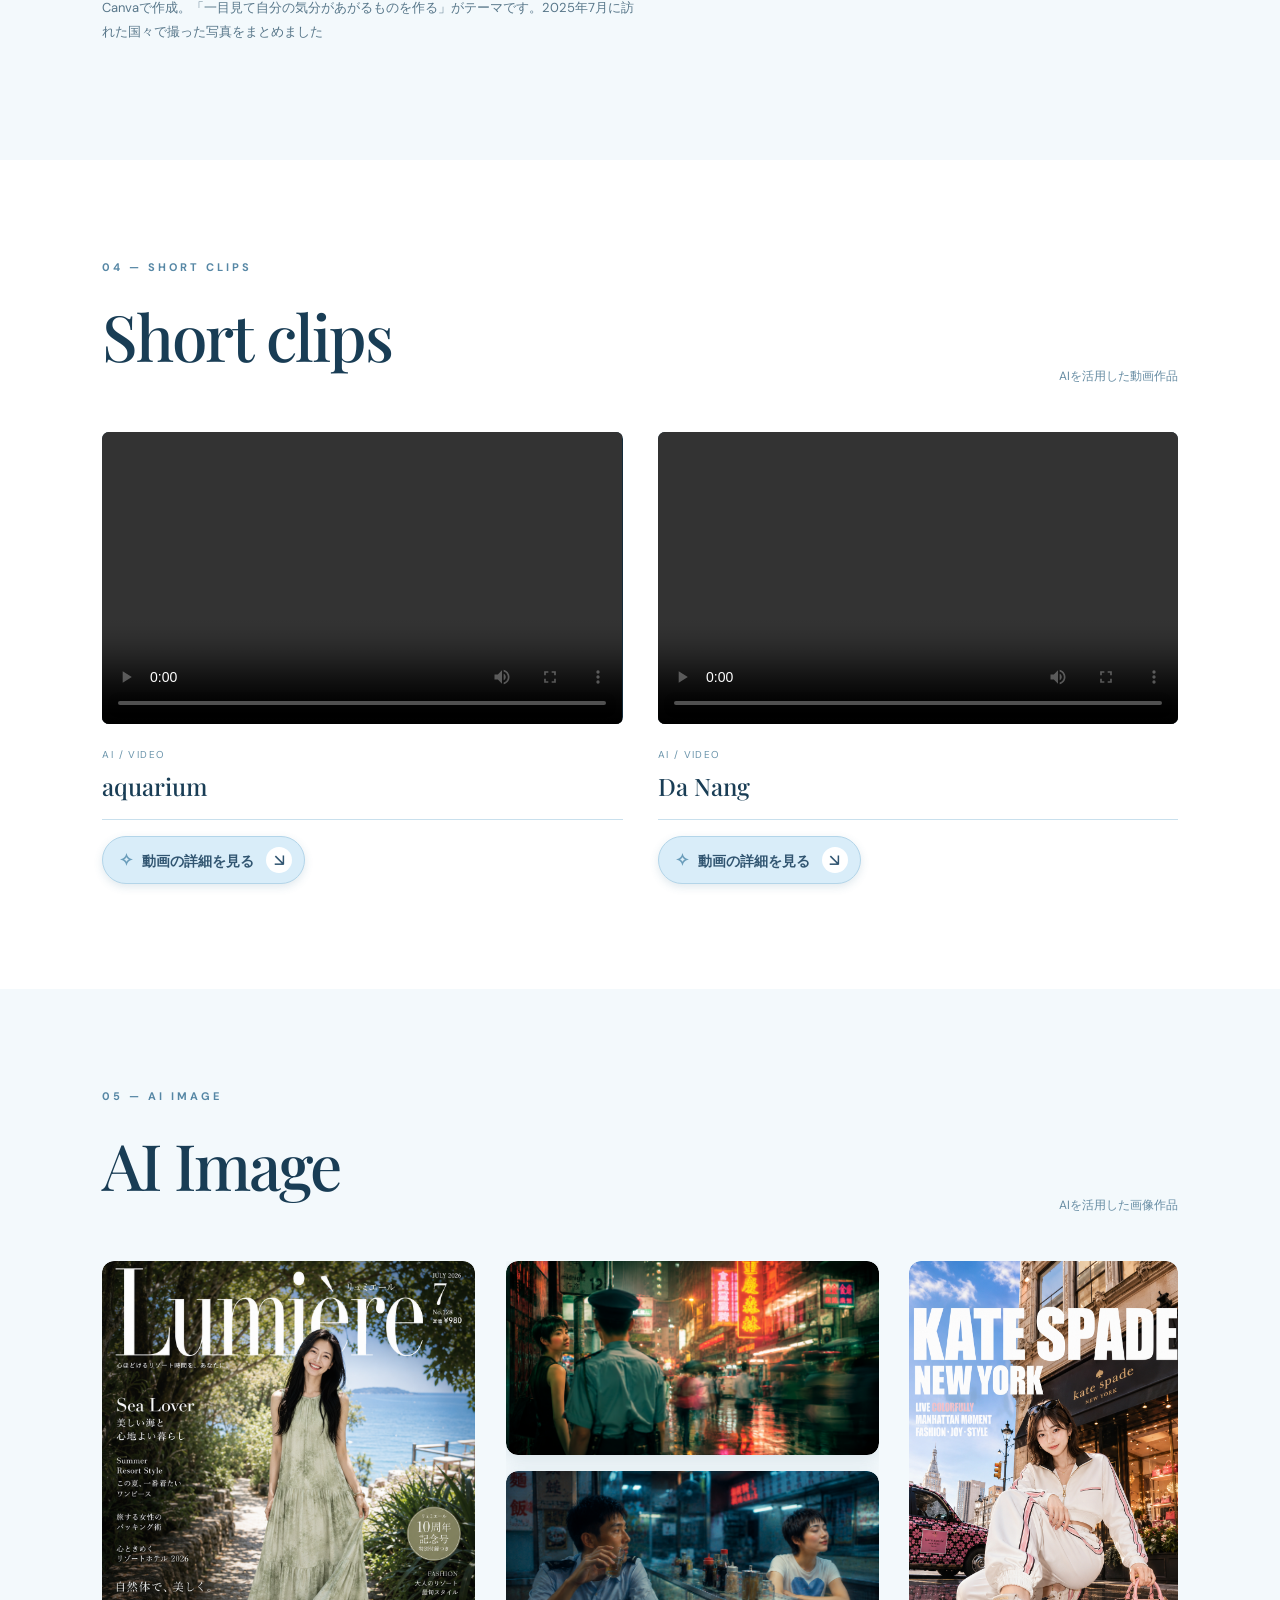
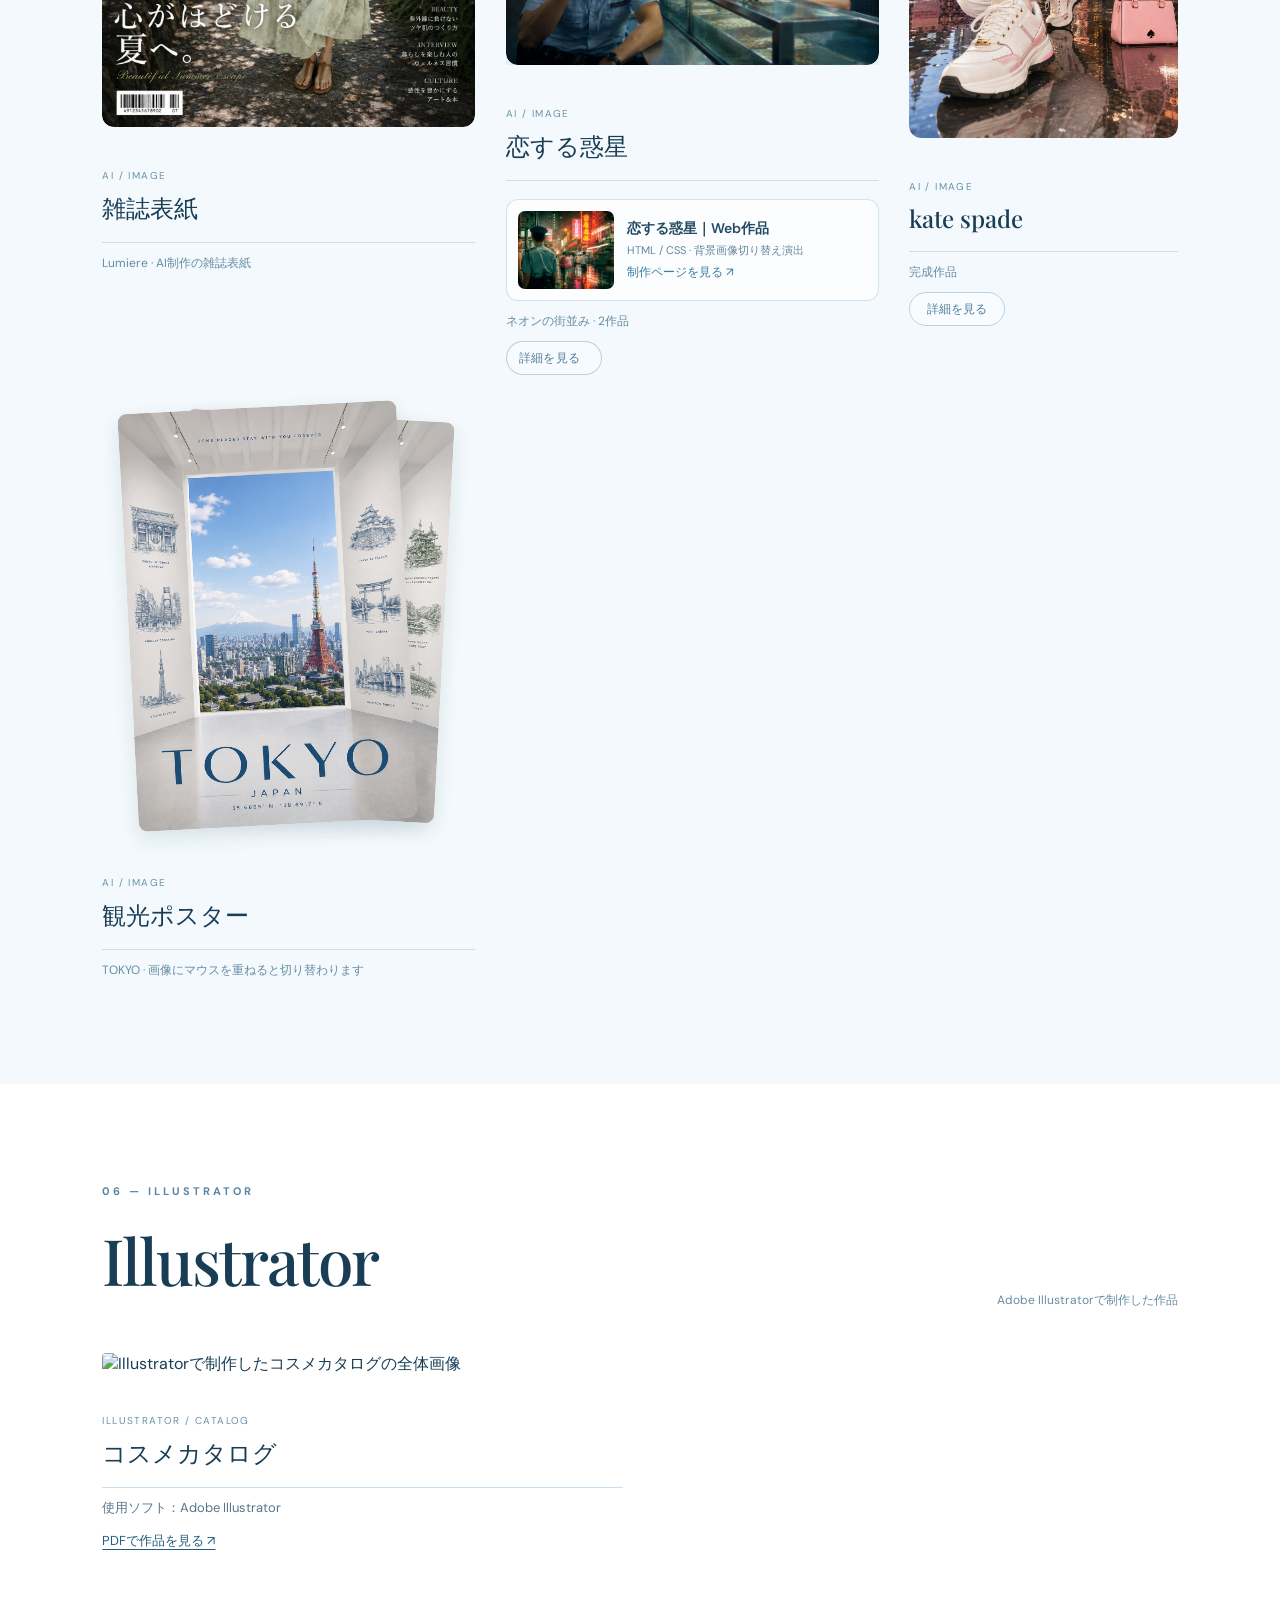
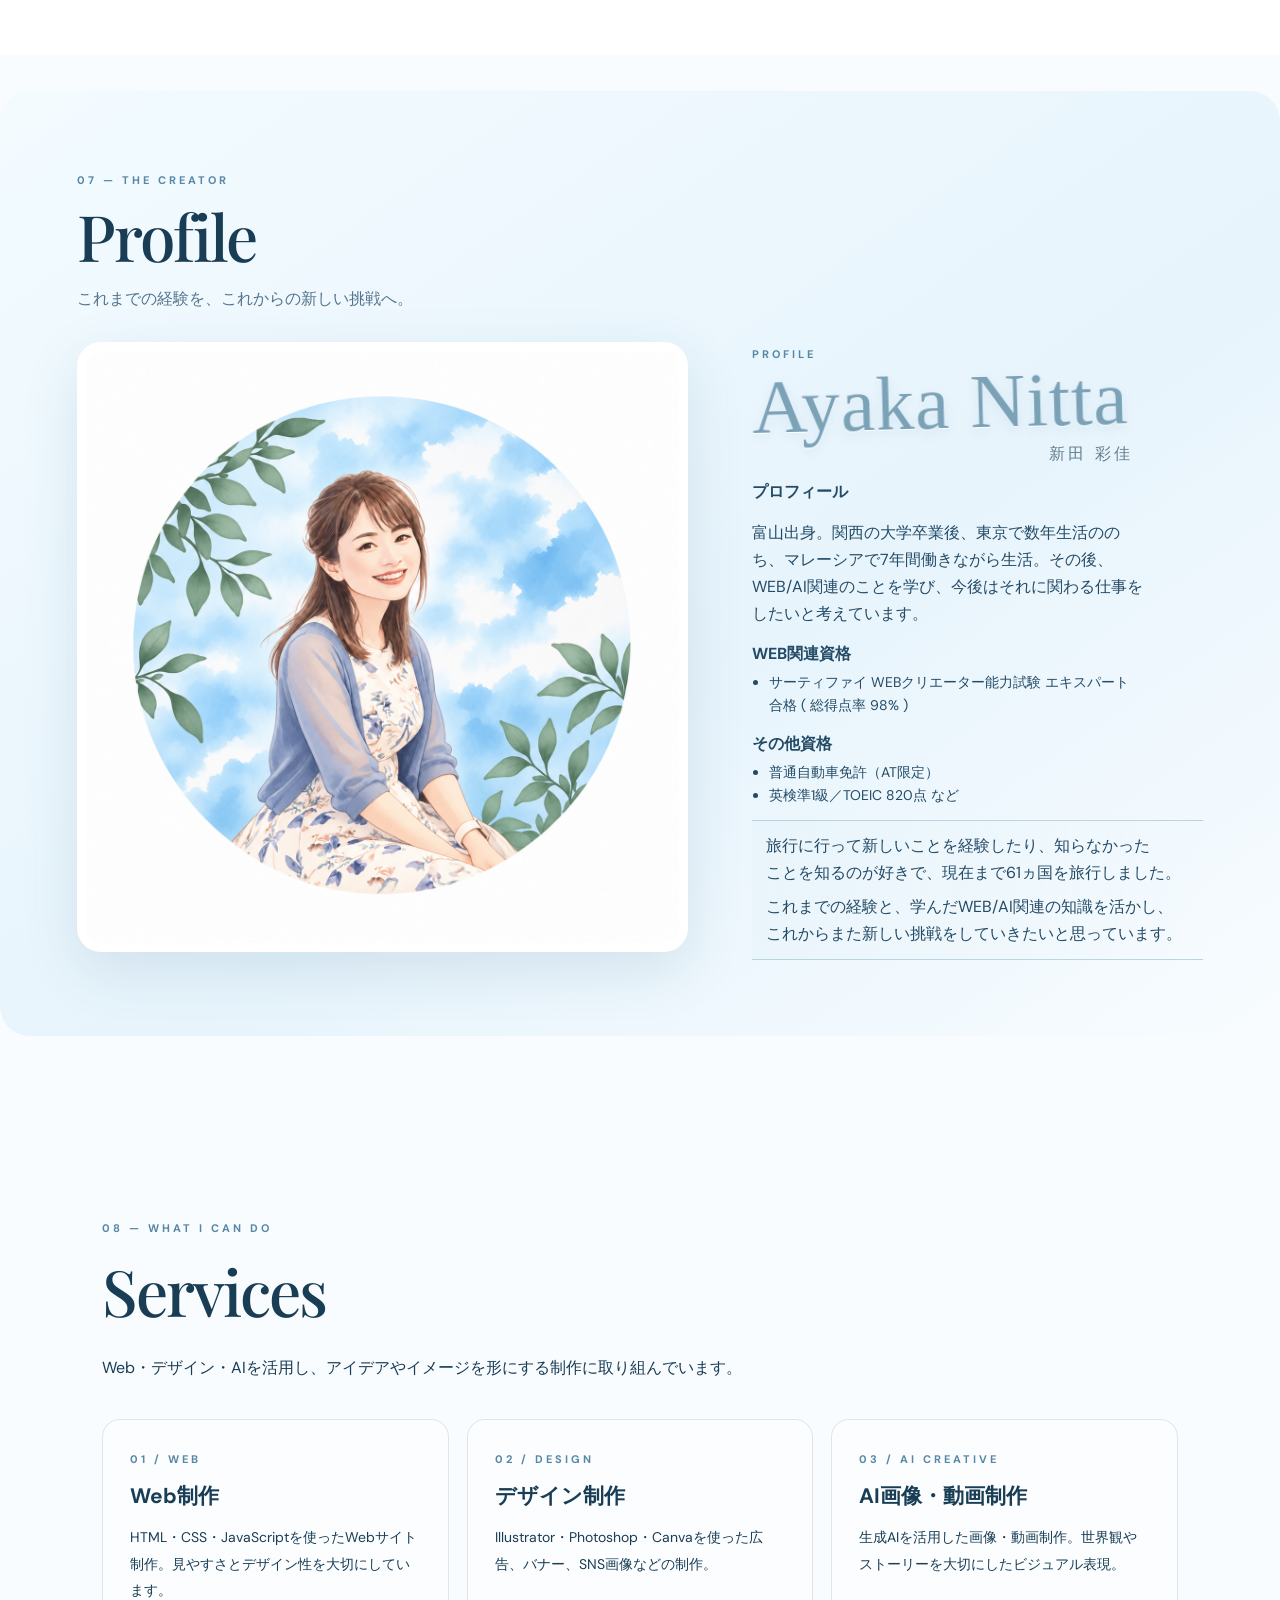
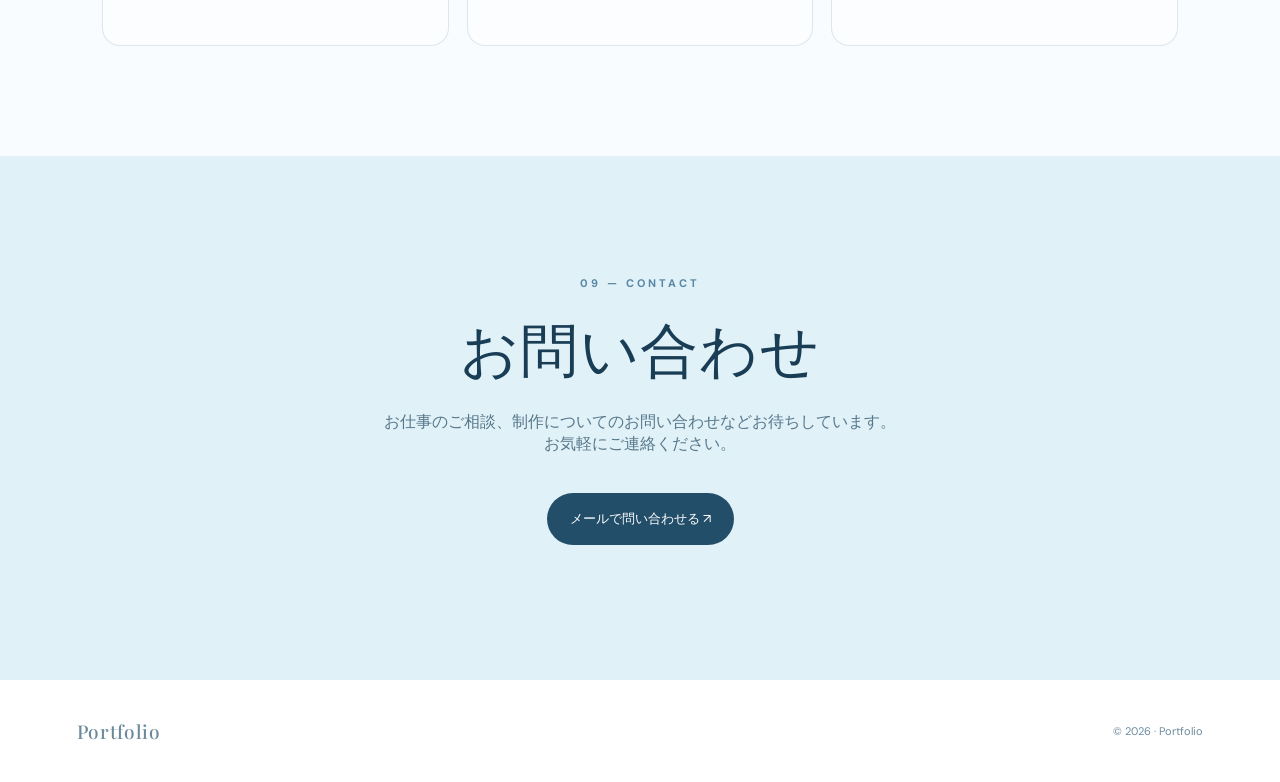
==== commit e723f7c8: "Move movie page preview above neon artwork caption" ====
--- a/skyfolio/index.html
+++ b/skyfolio/index.html
@@ -1,3 +1,3 @@
 <!DOCTYPE html>
 
-<html lang="ja"><head><meta charset="utf-8"/><meta content="width=device-width,initial-scale=1" name="viewport"/><meta content="Travel, design and AI creations — a creative portfolio." name="description"/><title>Portfolio.+°☆</title><link rel="icon" type="image/svg+xml" href="favicon.svg?v=20261026-round"/><link href="style.css?v=20261029-koi-preview" rel="stylesheet"/></head><body><header class="nav"><nav id="navlinks"><a href="#works">Works</a><a href="#ai-video">Short clips</a><a href="#ai-image">AI Image</a><a href="#illustrator">Illustrator</a><a href="#profile">Profile</a><a href="#services">Services</a><a href="#contact">Contact</a></nav><button aria-expanded="false" aria-label="メニューを開く" class="menu" id="menu">☰</button></header><main><section class="hero" id="home"><div class="hero-sparkles" aria-hidden="true"><span class="hero-sparkle sparkle-one">✳</span><span class="hero-sparkle sparkle-two">✳</span><span class="hero-sparkle sparkle-three">✳</span><span class="hero-sparkle sparkle-four">✳</span><span class="hero-sparkle sparkle-five">✳</span><span class="hero-sparkle sparkle-six">✳</span><span class="hero-sparkle sparkle-seven">✳</span><span class="hero-sparkle sparkle-eight">✳</span><span class="hero-sparkle sparkle-nine">✳</span><span class="hero-sparkle sparkle-ten">✳</span><span class="hero-sparkle sparkle-eleven">✳</span><span class="hero-sparkle sparkle-twelve">✳</span><span class="hero-sparkle sparkle-thirteen">✳</span><span class="hero-sparkle sparkle-fourteen">✳</span><span class="hero-sparkle sparkle-fifteen">✳</span><span class="hero-sparkle sparkle-sixteen">✳</span><span class="hero-sparkle sparkle-seventeen">✳</span><span class="hero-sparkle sparkle-eighteen">✳</span><span class="hero-sparkle sparkle-nineteen">✳</span><span class="hero-sparkle sparkle-twenty">✳</span><span class="hero-sparkle sparkle-twenty-one">✳</span><span class="hero-sparkle sparkle-twenty-two">✳</span><span class="hero-sparkle sparkle-twenty-three">✳</span><span class="hero-sparkle sparkle-twenty-four">✳</span><span class="hero-sparkle sparkle-twenty-five">✳</span><span class="hero-sparkle sparkle-twenty-six">✳</span><span class="hero-sparkle sparkle-twenty-seven">✳</span><span class="hero-sparkle sparkle-twenty-eight">✳</span><span class="hero-sparkle sparkle-twenty-nine">✳</span><span class="hero-sparkle sparkle-thirty">✳</span><span class="hero-sparkle sparkle-thirty-one">✳</span><span class="hero-sparkle sparkle-thirty-two">✳</span><span class="hero-sparkle sparkle-thirty-three">✳</span><span class="hero-sparkle sparkle-thirty-four">✳</span><span class="hero-sparkle sparkle-thirty-five">✳</span><span class="hero-sparkle sparkle-thirty-six">✳</span><span class="hero-sparkle sparkle-thirty-seven">✳</span><span class="hero-sparkle sparkle-thirty-eight">✳</span><span class="hero-sparkle sparkle-thirty-nine">✳</span><span class="hero-sparkle sparkle-forty">✳</span><span class="hero-sparkle sparkle-forty-one">✳</span><span class="hero-sparkle sparkle-forty-two">✳</span><span class="hero-sparkle sparkle-forty-three">✳</span><span class="hero-sparkle sparkle-forty-four">✳</span><span class="hero-sparkle sparkle-forty-five">✳</span><span class="hero-sparkle sparkle-forty-six">✳</span><span class="hero-sparkle sparkle-forty-seven">✳</span><span class="hero-sparkle sparkle-forty-eight">✳</span><span class="hero-sparkle sparkle-forty-nine">✳</span><span class="hero-sparkle sparkle-fifty">✳</span><span class="hero-sparkle sparkle-fifty-one">✳</span><span class="hero-sparkle sparkle-fifty-two">✳</span><span class="hero-sparkle sparkle-fifty-three">✳</span><span class="hero-sparkle sparkle-fifty-four">✳</span><span class="hero-sparkle sparkle-fifty-five">✳</span><span class="hero-sparkle sparkle-fifty-six">✳</span><span class="hero-sparkle sparkle-fifty-seven">✳</span><span class="hero-falling-star">✳</span><span class="hero-falling-star shooting-star-two">✳</span><span class="hero-falling-star shooting-star-three">✳</span></div><div class="hero-copy"><span class="eyebrow">PORTFOLIO · 2026</span><h1>Portfolio</h1><p>好きなこと、興味のあることを大切に。<br/>Web・デザイン・AIを学びながら、制作に取り組んでいます。</p><a class="cta" href="#works">作品を見る <span>↗</span></a></div><div class="hero-art"><div class="hero-frame"><img alt="世界各地の旅の写真をまとめたコラージュ" src="assets/travel-hero-collage.png"/></div><span class="orbit">✳</span></div><div class="hero-bottom">SCROLL TO EXPLORE ↓</div></section><section class="works section" id="works"><div class="section-head"><div><span class="eyebrow">03 — SELECTED WORKS</span><h2>Works</h2></div><p>作品をクリックして詳しく見る ↗</p></div><div aria-label="作品カテゴリー" class="filters"><button class="filter active" data-filter="all">All works</button><button class="filter" data-filter="travel">Travel &amp; Photo</button><button class="filter" data-filter="design">Design</button></div><div class="work-grid" id="gallery"><article class="work-card travel-work-card" data-category="travel" data-description="Canvaで作成。「一目見て自分の気分があがるものを作る」がテーマです。2025年7月に訪れた国々で撮った写真をまとめました" data-src="assets/travel-works-collage.png" data-title="Mood Board"><button aria-label="Mood Board を拡大" class="work-image"><img alt="旅先で撮影した写真をまとめたコラージュ" src="assets/travel-works-collage.png"/></button><div class="work-info"><div><span>TRAVEL / MOODBOARD</span><h3>Mood Board</h3></div></div><p class="work-description">Canvaで作成。「一目見て自分の気分があがるものを作る」がテーマです。2025年7月に訪れた国々で撮った写真をまとめました</p></article><article class="work-card canva-card" data-category="design"><div class="canva-image-stack"><a class="canva-image canva-image-back" href="assets/toyama-canva.png" target="_blank" rel="noopener" aria-label="富山の旅の画像を拡大して見る"><img src="assets/toyama-canva.png" alt="富山の海の幸・山の幸・景色を紹介するCanva作品" loading="lazy"></a><a class="canva-image canva-image-front" href="assets/bali-canva.png" target="_blank" rel="noopener" aria-label="バリ島のグルメ画像を拡大して見る"><img src="assets/bali-canva.png" alt="バリ島グルメ3選のCanva作品" loading="lazy"></a></div><div class="work-info"><div><span>GRAPHIC DESIGN</span><h3>Canvaで作成したコンテンツ</h3></div></div></article></div></section><section class="section ai-video-section" id="ai-video"><div class="section-head"><div><span class="eyebrow">04 — SHORT CLIPS</span><h2>Short clips</h2></div><p>AIを活用した動画作品</p></div><div class="ai-video-grid"><article class="ai-video-card"><video aria-label="AIで制作した動画作品 1" controls="" playsinline="" preload="metadata" src="assets/007-2.mp4"></video><div class="work-info"><div><span>AI / VIDEO</span><h3>aquarium</h3></div></div><details class="ai-video-details"><summary><span class="ai-video-details-label">動画の詳細を見る</span><span class="ai-video-details-icon" aria-hidden="true"></span></summary><div class="ai-video-details-content"><p>8秒間のフォトリアルなシネマティック動画。</p><p>大型水族館の幻想的な館内。</p><p>17歳くらいの日本人女子高校生。</p><p>ピンクのオーバーサイズパーカー、<br>黒いプリーツスカート、<br>黒いレースアップブーツ。</p><p>大きな水槽の前をゆっくり歩きながら魚を見上げる。</p><p>スタイルシートをAIに共有し、キャラクターのイメージがブレないようにしました。</p><figure class="ai-video-model-sheet"><img src="assets/nitta2.png" alt="水族館のAI動画で使用したキャラクターのスタイルシート。ピンクのパーカーと黒いスカートの人物の表情・全身・衣装ディテールをまとめたもの" loading="lazy"><figcaption>制作時に使用したキャラクターのスタイルシート</figcaption></figure></div></details></article><article class="ai-video-card"><video aria-label="AIで制作した動画作品 2" controls="" playsinline="" preload="metadata" src="assets/775.mp4"></video><div class="work-info"><div><span>AI / VIDEO</span><h3>Da Nang</h3></div></div><details class="ai-video-details"><summary><span class="ai-video-details-label">動画の詳細を見る</span><span class="ai-video-details-icon" aria-hidden="true"></span></summary><div class="ai-video-details-content"><p>12秒のフォトリアルなシネマティック動画。</p><p>舞台はベトナム・ダナンの美しいビーチ。<br>透明度の高いエメラルドブルーの海、白い砂浜、ゆっくり揺れるヤシの木。<br>暖かい午後の柔らかな陽射し。<br>高級リゾートのような穏やかで開放的な雰囲気。</p><p>登場人物は20代前半の日本人女性2人。</p><p>モデルシートをGPTで作成。Google flowで動画を作成し、CapCutで動画に効果を追加しました。</p><details class="ai-kate-subdetails ai-danang-sheets"><summary>スタイルシート <span class="ai-video-details-icon" aria-hidden="true"></span></summary><div class="ai-danang-sheet-images"><a href="assets/style1.png" target="_blank" rel="noopener" aria-label="Da Nangのスタイルシート1を拡大して見る"><img src="assets/style1.png" alt="Da Nangの動画で使用した白いワンピースの女性のモデルシート" loading="lazy"></a><a href="assets/style2.png" target="_blank" rel="noopener" aria-label="Da Nangのスタイルシート2を拡大して見る"><img src="assets/style2.png" alt="Da Nangの動画で使用した淡いグリーンのワンピースの女性のモデルシート" loading="lazy"></a></div></details></div></details></article></div></section><section class="section ai-image-section" id="ai-image"><div class="section-head"><div><span class="eyebrow">05 — AI IMAGE</span><h2>AI Image</h2></div><p>AIを活用した画像作品</p></div><div class="ai-image-grid"><article class="ai-image-card ai-magazine-card"><a class="ai-magazine-image" href="assets/007-1.png" target="_blank" rel="noopener" aria-label="Lumiereの雑誌表紙を大きく見る"><img src="assets/007-1.png" alt="海辺のリゾートを背景にしたAI制作のファッション雑誌Lumiereの表紙" loading="lazy"><span class="star-zoom-mark" aria-hidden="true"><svg viewBox="0 0 36 36" focusable="false"><circle cx="15" cy="15" r="9" fill="none" stroke="currentColor" stroke-width="1.35"/><path d="M21.5 21.5 29 29" fill="none" stroke="currentColor" stroke-width="1.7" stroke-linecap="round"/><path class="star-zoom-spark" d="M15 7.7 Q15.8 14.2 22.3 15 Q15.8 15.8 15 22.3 Q14.2 15.8 7.7 15 Q14.2 14.2 15 7.7Z" fill="none" stroke="currentColor" stroke-width=".95"/></svg></span></a><div class="work-info"><div><span>AI / IMAGE</span><h3>雑誌表紙</h3></div></div><p class="ai-image-caption">Lumiere · AI制作の雑誌表紙</p></article><article class="ai-image-card ai-neon-card"><div class="ai-neon-vertical"><a href="assets/Rainy%20neon%20streets%20of%20Hong%20Kong.png" target="_blank" rel="noopener" aria-label="香港のネオン街の画像を拡大して見る"><img src="assets/Rainy%20neon%20streets%20of%20Hong%20Kong.png" alt="雨の香港のネオン街に立つ二人" loading="lazy"><span class="star-zoom-mark" aria-hidden="true"><svg viewBox="0 0 36 36" focusable="false"><circle cx="15" cy="15" r="9" fill="none" stroke="currentColor" stroke-width="1.35"/><path d="M21.5 21.5 29 29" fill="none" stroke="currentColor" stroke-width="1.7" stroke-linecap="round"/><path class="star-zoom-spark" d="M15 7.7 Q15.8 14.2 22.3 15 Q15.8 15.8 15 22.3 Q14.2 15.8 7.7 15 Q14.2 14.2 15 7.7Z" fill="none" stroke="currentColor" stroke-width=".95"/></svg></span></a><a href="assets/Moody%20diner%20moment%20in%20neon%20glow.png" target="_blank" rel="noopener" aria-label="ネオンの飲食店の画像を拡大して見る"><img src="assets/Moody%20diner%20moment%20in%20neon%20glow.png" alt="青いネオンの飲食店で過ごす二人" loading="lazy"><span class="star-zoom-mark" aria-hidden="true"><svg viewBox="0 0 36 36" focusable="false"><circle cx="15" cy="15" r="9" fill="none" stroke="currentColor" stroke-width="1.35"/><path d="M21.5 21.5 29 29" fill="none" stroke="currentColor" stroke-width="1.7" stroke-linecap="round"/><path class="star-zoom-spark" d="M15 7.7 Q15.8 14.2 22.3 15 Q15.8 15.8 15 22.3 Q14.2 15.8 7.7 15 Q14.2 14.2 15 7.7Z" fill="none" stroke="currentColor" stroke-width=".95"/></svg></span></a></div><div class="work-info"><div><span>AI / IMAGE</span><h3>恋する惑星</h3></div></div><p class="ai-image-caption">ネオンの街並み · 2作品</p><details class="ai-video-details ai-neon-details"><summary><span class="ai-video-details-label">詳細を見る</span><span class="ai-video-details-icon" aria-hidden="true"></span></summary><div class="ai-video-details-content"><p>フェイオンの「恋する惑星」をイメージした実写風の、映画の一場面の画像。<br>この映画を見たことがない人も、見てみたくなるような映画の雰囲気が伝わるものを作るようにAIに指示しました。</p><p>舞台は香港の夜の街、90年代、映画の一場面、香港のネオン。画像の中には男女2人を配置します。<br>女性は実際のフェイオンに似た、ショートヘアのスラっとした女性。警察官の男性。女性が男性に片思いをしている感じが伝わる様子。</p><p>この映画のポップでスタイリッシュな感じが伝わるようなものになるよう指示。</p></div></details><div class="koi-page-preview"><a class="koi-page-preview-link" href="koisuruwakusei.html" target="_blank" rel="noopener noreferrer" aria-label="恋する惑星のWeb制作ページを新しいタブで開く"><img src="assets/恋する惑星.nitta.png" alt="恋する惑星のWeb制作ページの背景イメージ" loading="lazy"><span class="koi-page-preview-text"><strong>恋する惑星｜Web作品</strong><small>HTML / CSS · 背景画像切り替え演出</small><span class="koi-page-preview-action">制作ページを見る ↗</span></span></a></div></article><article class="ai-image-card ai-kate-card"><a class="ai-magazine-image ai-kate-image" href="assets/107-2.png" target="_blank" rel="noopener" aria-label="Kate Spade風AIファッション広告作品を拡大して見る"><img loading="lazy" alt="ニューヨークの街並みを背景にしたKate Spade風のAIファッション広告作品" src="assets/107-2.png"><span class="star-zoom-mark" aria-hidden="true"><svg viewBox="0 0 36 36" focusable="false"><circle cx="15" cy="15" r="9" fill="none" stroke="currentColor" stroke-width="1.35"/><path d="M21.5 21.5 29 29" fill="none" stroke="currentColor" stroke-width="1.7" stroke-linecap="round"/><path class="star-zoom-spark" d="M15 7.7 Q15.8 14.2 22.3 15 Q15.8 15.8 15 22.3 Q14.2 15.8 7.7 15 Q14.2 14.2 15 7.7Z" fill="none" stroke="currentColor" stroke-width=".95"/></svg></span></a><div class="work-info"><div><span>AI / IMAGE</span><h3>kate spade</h3></div></div><p class="ai-image-caption">完成作品</p><details class="ai-video-details ai-neon-details ai-kate-details"><summary><span class="ai-video-details-label">詳細を見る</span><span class="ai-video-details-icon" aria-hidden="true"></span></summary><div class="ai-video-details-content"><p>Kate Spade New York風・ニューヨーク広告ポスター</p><p>ブランドのイメージを添付した画像をAIに参照してもらい作成。</p><p>実在の広告をそのまま複製するのではなく、Kate Spade New Yorkの明るく洗練された世界観を取り入れた、架空のファッションキャンペーンポスターとして制作するように指示。</p><p>高級ファッションブランドの広告ポスター<br>フォトリアル<br>高解像度<br>SNS広告として目を引く構成<br>明るく華やかで、女性誌の表紙のような仕上がり</p><p>添付したモデルシートの日本人女性を、そのまま使用するように指示をいれました。</p></div></details></article><article class="ai-image-card ai-travel-card"><button type="button" class="ai-travel-stack" aria-label="表示中の観光ポスターの画像を拡大して見る"><img class="ai-travel-back" src="assets/tonami.png" alt="砺波の風景と名所を紹介するトラベルポスター" loading="lazy"><img class="ai-travel-front" src="assets/tokyo.png" alt="東京の風景と名所を紹介するトラベルポスター" loading="lazy"></button><div class="work-info"><div><span>AI / IMAGE</span><h3>観光ポスター</h3></div></div><p class="ai-image-caption ai-travel-caption">TOKYO · 画像にマウスを重ねると切り替わります</p></article></div></section><section class="section illustrator-section" id="illustrator"><div class="section-head"><div><span class="eyebrow">06 — ILLUSTRATOR</span><h2>Illustrator</h2></div><p>Adobe Illustratorで制作した作品</p></div><div class="illustrator-grid"><article class="illustrator-card"><a class="illustrator-image" href="assets/catalog1.pdf" target="_blank" rel="noopener" aria-label="コスメカタログのPDFを見る"><img src="assets/illustrator-catalog-preview.png?v=catalog1" alt="Illustratorで制作したコスメカタログの全体画像" loading="lazy" /><span class="illustrator-zoom">↗</span></a><div class="work-info"><div><span>ILLUSTRATOR / CATALOG</span><h3>コスメカタログ</h3></div></div><p class="work-description">使用ソフト：Adobe Illustrator</p><a class="illustrator-pdf-link" href="assets/catalog1.pdf" target="_blank" rel="noopener">PDFで作品を見る ↗</a></article></div></section><section aria-labelledby="profile-title" class="profile-section section" id="profile"><div class="profile-heading"><span class="eyebrow">07 — THE CREATOR</span><h2 id="profile-title">Profile</h2><p>これまでの経験を、これからの新しい挑戦へ。</p></div><div class="profile-layout"><div class="profile-image"><img alt="青空と植物を背景にしたプロフィール用水彩イラスト" loading="lazy" src="assets/ayaka-profile.png"/></div><div class="profile-copy"><span class="eyebrow">PROFILE</span><h3><span class="name-en">Ayaka Nitta</span><span class="name-ja">新田 彩佳</span></h3><h4 class="profile-subtitle">プロフィール</h4><p>富山出身。関西の大学卒業後、東京で数年生活ののち、マレーシアで7年間働きながら生活。その後、WEB/AI関連のことを学び、今後はそれに関わる仕事をしたいと考えています。</p><h4 class="profile-subtitle">WEB関連資格</h4><ul class="profile-list"><li>サーティファイ WEBクリエーター能力試験 エキスパート 合格 <span class="qualification-score">( 総得点率 98% )</span></li></ul><h4 class="profile-subtitle">その他資格</h4><ul class="profile-list"><li>普通自動車免許（AT限定）</li><li>英検準1級／TOEIC 820点 など</li></ul><div class="profile-personal-note"><p>旅行に行って新しいことを経験したり、知らなかったことを知るのが好きで、現在まで61ヵ国を旅行しました。</p><p>これまでの経験と、学んだWEB/AI関連の知識を活かし、これからまた新しい挑戦をしていきたいと思っています。</p></div></div></div></section><section class="section extra-section" id="services"><span class="eyebrow">08 — WHAT I CAN DO</span><h2>Services</h2><p class="extra-lead">Web・デザイン・AIを活用し、アイデアやイメージを形にする制作に取り組んでいます。</p><div class="extra-grid"><article class="extra-card"><span class="eyebrow">01 / WEB</span><h3>Web制作</h3><p>HTML・CSS・JavaScriptを使ったWebサイト制作。見やすさとデザイン性を大切にしています。</p></article><article class="extra-card"><span class="eyebrow">02 / DESIGN</span><h3>デザイン制作</h3><p>Illustrator・Photoshop・Canvaを使った広告、バナー、SNS画像などの制作。</p></article><article class="extra-card"><span class="eyebrow">03 / AI CREATIVE</span><h3>AI画像・動画制作</h3><p>生成AIを活用した画像・動画制作。世界観やストーリーを大切にしたビジュアル表現。</p></article></div></section><section class="contact section" id="contact"><span class="eyebrow">09 — CONTACT</span><h2>お問い合わせ</h2><p>お仕事のご相談、制作についてのお問い合わせなどお待ちしています。<br>お気軽にご連絡ください。</p><a class="cta" href="mailto:hello@example.com">メールで問い合わせる ↗</a><small></small></section></main><footer><a class="site-wordmark" href="#home">Portfolio</a><span>© 2026 · Portfolio</span></footer><dialog id="lightbox"><button aria-label="閉じる" class="close" id="close">×</button><div id="modal-media"></div><button type="button" class="lightbox-next" id="lightbox-next" aria-label="次の画像を見る" hidden>❯</button></dialog><script src="script.js?v=20261021-travel-hover"></script></body></html>
+<html lang="ja"><head><meta charset="utf-8"/><meta content="width=device-width,initial-scale=1" name="viewport"/><meta content="Travel, design and AI creations — a creative portfolio." name="description"/><title>Portfolio.+°☆</title><link rel="icon" type="image/svg+xml" href="favicon.svg?v=20261026-round"/><link href="style.css?v=20261029-koi-preview" rel="stylesheet"/></head><body><header class="nav"><nav id="navlinks"><a href="#works">Works</a><a href="#ai-video">Short clips</a><a href="#ai-image">AI Image</a><a href="#illustrator">Illustrator</a><a href="#profile">Profile</a><a href="#services">Services</a><a href="#contact">Contact</a></nav><button aria-expanded="false" aria-label="メニューを開く" class="menu" id="menu">☰</button></header><main><section class="hero" id="home"><div class="hero-sparkles" aria-hidden="true"><span class="hero-sparkle sparkle-one">✳</span><span class="hero-sparkle sparkle-two">✳</span><span class="hero-sparkle sparkle-three">✳</span><span class="hero-sparkle sparkle-four">✳</span><span class="hero-sparkle sparkle-five">✳</span><span class="hero-sparkle sparkle-six">✳</span><span class="hero-sparkle sparkle-seven">✳</span><span class="hero-sparkle sparkle-eight">✳</span><span class="hero-sparkle sparkle-nine">✳</span><span class="hero-sparkle sparkle-ten">✳</span><span class="hero-sparkle sparkle-eleven">✳</span><span class="hero-sparkle sparkle-twelve">✳</span><span class="hero-sparkle sparkle-thirteen">✳</span><span class="hero-sparkle sparkle-fourteen">✳</span><span class="hero-sparkle sparkle-fifteen">✳</span><span class="hero-sparkle sparkle-sixteen">✳</span><span class="hero-sparkle sparkle-seventeen">✳</span><span class="hero-sparkle sparkle-eighteen">✳</span><span class="hero-sparkle sparkle-nineteen">✳</span><span class="hero-sparkle sparkle-twenty">✳</span><span class="hero-sparkle sparkle-twenty-one">✳</span><span class="hero-sparkle sparkle-twenty-two">✳</span><span class="hero-sparkle sparkle-twenty-three">✳</span><span class="hero-sparkle sparkle-twenty-four">✳</span><span class="hero-sparkle sparkle-twenty-five">✳</span><span class="hero-sparkle sparkle-twenty-six">✳</span><span class="hero-sparkle sparkle-twenty-seven">✳</span><span class="hero-sparkle sparkle-twenty-eight">✳</span><span class="hero-sparkle sparkle-twenty-nine">✳</span><span class="hero-sparkle sparkle-thirty">✳</span><span class="hero-sparkle sparkle-thirty-one">✳</span><span class="hero-sparkle sparkle-thirty-two">✳</span><span class="hero-sparkle sparkle-thirty-three">✳</span><span class="hero-sparkle sparkle-thirty-four">✳</span><span class="hero-sparkle sparkle-thirty-five">✳</span><span class="hero-sparkle sparkle-thirty-six">✳</span><span class="hero-sparkle sparkle-thirty-seven">✳</span><span class="hero-sparkle sparkle-thirty-eight">✳</span><span class="hero-sparkle sparkle-thirty-nine">✳</span><span class="hero-sparkle sparkle-forty">✳</span><span class="hero-sparkle sparkle-forty-one">✳</span><span class="hero-sparkle sparkle-forty-two">✳</span><span class="hero-sparkle sparkle-forty-three">✳</span><span class="hero-sparkle sparkle-forty-four">✳</span><span class="hero-sparkle sparkle-forty-five">✳</span><span class="hero-sparkle sparkle-forty-six">✳</span><span class="hero-sparkle sparkle-forty-seven">✳</span><span class="hero-sparkle sparkle-forty-eight">✳</span><span class="hero-sparkle sparkle-forty-nine">✳</span><span class="hero-sparkle sparkle-fifty">✳</span><span class="hero-sparkle sparkle-fifty-one">✳</span><span class="hero-sparkle sparkle-fifty-two">✳</span><span class="hero-sparkle sparkle-fifty-three">✳</span><span class="hero-sparkle sparkle-fifty-four">✳</span><span class="hero-sparkle sparkle-fifty-five">✳</span><span class="hero-sparkle sparkle-fifty-six">✳</span><span class="hero-sparkle sparkle-fifty-seven">✳</span><span class="hero-falling-star">✳</span><span class="hero-falling-star shooting-star-two">✳</span><span class="hero-falling-star shooting-star-three">✳</span></div><div class="hero-copy"><span class="eyebrow">PORTFOLIO · 2026</span><h1>Portfolio</h1><p>好きなこと、興味のあることを大切に。<br/>Web・デザイン・AIを学びながら、制作に取り組んでいます。</p><a class="cta" href="#works">作品を見る <span>↗</span></a></div><div class="hero-art"><div class="hero-frame"><img alt="世界各地の旅の写真をまとめたコラージュ" src="assets/travel-hero-collage.png"/></div><span class="orbit">✳</span></div><div class="hero-bottom">SCROLL TO EXPLORE ↓</div></section><section class="works section" id="works"><div class="section-head"><div><span class="eyebrow">03 — SELECTED WORKS</span><h2>Works</h2></div><p>作品をクリックして詳しく見る ↗</p></div><div aria-label="作品カテゴリー" class="filters"><button class="filter active" data-filter="all">All works</button><button class="filter" data-filter="travel">Travel &amp; Photo</button><button class="filter" data-filter="design">Design</button></div><div class="work-grid" id="gallery"><article class="work-card travel-work-card" data-category="travel" data-description="Canvaで作成。「一目見て自分の気分があがるものを作る」がテーマです。2025年7月に訪れた国々で撮った写真をまとめました" data-src="assets/travel-works-collage.png" data-title="Mood Board"><button aria-label="Mood Board を拡大" class="work-image"><img alt="旅先で撮影した写真をまとめたコラージュ" src="assets/travel-works-collage.png"/></button><div class="work-info"><div><span>TRAVEL / MOODBOARD</span><h3>Mood Board</h3></div></div><p class="work-description">Canvaで作成。「一目見て自分の気分があがるものを作る」がテーマです。2025年7月に訪れた国々で撮った写真をまとめました</p></article><article class="work-card canva-card" data-category="design"><div class="canva-image-stack"><a class="canva-image canva-image-back" href="assets/toyama-canva.png" target="_blank" rel="noopener" aria-label="富山の旅の画像を拡大して見る"><img src="assets/toyama-canva.png" alt="富山の海の幸・山の幸・景色を紹介するCanva作品" loading="lazy"></a><a class="canva-image canva-image-front" href="assets/bali-canva.png" target="_blank" rel="noopener" aria-label="バリ島のグルメ画像を拡大して見る"><img src="assets/bali-canva.png" alt="バリ島グルメ3選のCanva作品" loading="lazy"></a></div><div class="work-info"><div><span>GRAPHIC DESIGN</span><h3>Canvaで作成したコンテンツ</h3></div></div></article></div></section><section class="section ai-video-section" id="ai-video"><div class="section-head"><div><span class="eyebrow">04 — SHORT CLIPS</span><h2>Short clips</h2></div><p>AIを活用した動画作品</p></div><div class="ai-video-grid"><article class="ai-video-card"><video aria-label="AIで制作した動画作品 1" controls="" playsinline="" preload="metadata" src="assets/007-2.mp4"></video><div class="work-info"><div><span>AI / VIDEO</span><h3>aquarium</h3></div></div><details class="ai-video-details"><summary><span class="ai-video-details-label">動画の詳細を見る</span><span class="ai-video-details-icon" aria-hidden="true"></span></summary><div class="ai-video-details-content"><p>8秒間のフォトリアルなシネマティック動画。</p><p>大型水族館の幻想的な館内。</p><p>17歳くらいの日本人女子高校生。</p><p>ピンクのオーバーサイズパーカー、<br>黒いプリーツスカート、<br>黒いレースアップブーツ。</p><p>大きな水槽の前をゆっくり歩きながら魚を見上げる。</p><p>スタイルシートをAIに共有し、キャラクターのイメージがブレないようにしました。</p><figure class="ai-video-model-sheet"><img src="assets/nitta2.png" alt="水族館のAI動画で使用したキャラクターのスタイルシート。ピンクのパーカーと黒いスカートの人物の表情・全身・衣装ディテールをまとめたもの" loading="lazy"><figcaption>制作時に使用したキャラクターのスタイルシート</figcaption></figure></div></details></article><article class="ai-video-card"><video aria-label="AIで制作した動画作品 2" controls="" playsinline="" preload="metadata" src="assets/775.mp4"></video><div class="work-info"><div><span>AI / VIDEO</span><h3>Da Nang</h3></div></div><details class="ai-video-details"><summary><span class="ai-video-details-label">動画の詳細を見る</span><span class="ai-video-details-icon" aria-hidden="true"></span></summary><div class="ai-video-details-content"><p>12秒のフォトリアルなシネマティック動画。</p><p>舞台はベトナム・ダナンの美しいビーチ。<br>透明度の高いエメラルドブルーの海、白い砂浜、ゆっくり揺れるヤシの木。<br>暖かい午後の柔らかな陽射し。<br>高級リゾートのような穏やかで開放的な雰囲気。</p><p>登場人物は20代前半の日本人女性2人。</p><p>モデルシートをGPTで作成。Google flowで動画を作成し、CapCutで動画に効果を追加しました。</p><details class="ai-kate-subdetails ai-danang-sheets"><summary>スタイルシート <span class="ai-video-details-icon" aria-hidden="true"></span></summary><div class="ai-danang-sheet-images"><a href="assets/style1.png" target="_blank" rel="noopener" aria-label="Da Nangのスタイルシート1を拡大して見る"><img src="assets/style1.png" alt="Da Nangの動画で使用した白いワンピースの女性のモデルシート" loading="lazy"></a><a href="assets/style2.png" target="_blank" rel="noopener" aria-label="Da Nangのスタイルシート2を拡大して見る"><img src="assets/style2.png" alt="Da Nangの動画で使用した淡いグリーンのワンピースの女性のモデルシート" loading="lazy"></a></div></details></div></details></article></div></section><section class="section ai-image-section" id="ai-image"><div class="section-head"><div><span class="eyebrow">05 — AI IMAGE</span><h2>AI Image</h2></div><p>AIを活用した画像作品</p></div><div class="ai-image-grid"><article class="ai-image-card ai-magazine-card"><a class="ai-magazine-image" href="assets/007-1.png" target="_blank" rel="noopener" aria-label="Lumiereの雑誌表紙を大きく見る"><img src="assets/007-1.png" alt="海辺のリゾートを背景にしたAI制作のファッション雑誌Lumiereの表紙" loading="lazy"><span class="star-zoom-mark" aria-hidden="true"><svg viewBox="0 0 36 36" focusable="false"><circle cx="15" cy="15" r="9" fill="none" stroke="currentColor" stroke-width="1.35"/><path d="M21.5 21.5 29 29" fill="none" stroke="currentColor" stroke-width="1.7" stroke-linecap="round"/><path class="star-zoom-spark" d="M15 7.7 Q15.8 14.2 22.3 15 Q15.8 15.8 15 22.3 Q14.2 15.8 7.7 15 Q14.2 14.2 15 7.7Z" fill="none" stroke="currentColor" stroke-width=".95"/></svg></span></a><div class="work-info"><div><span>AI / IMAGE</span><h3>雑誌表紙</h3></div></div><p class="ai-image-caption">Lumiere · AI制作の雑誌表紙</p></article><article class="ai-image-card ai-neon-card"><div class="ai-neon-vertical"><a href="assets/Rainy%20neon%20streets%20of%20Hong%20Kong.png" target="_blank" rel="noopener" aria-label="香港のネオン街の画像を拡大して見る"><img src="assets/Rainy%20neon%20streets%20of%20Hong%20Kong.png" alt="雨の香港のネオン街に立つ二人" loading="lazy"><span class="star-zoom-mark" aria-hidden="true"><svg viewBox="0 0 36 36" focusable="false"><circle cx="15" cy="15" r="9" fill="none" stroke="currentColor" stroke-width="1.35"/><path d="M21.5 21.5 29 29" fill="none" stroke="currentColor" stroke-width="1.7" stroke-linecap="round"/><path class="star-zoom-spark" d="M15 7.7 Q15.8 14.2 22.3 15 Q15.8 15.8 15 22.3 Q14.2 15.8 7.7 15 Q14.2 14.2 15 7.7Z" fill="none" stroke="currentColor" stroke-width=".95"/></svg></span></a><a href="assets/Moody%20diner%20moment%20in%20neon%20glow.png" target="_blank" rel="noopener" aria-label="ネオンの飲食店の画像を拡大して見る"><img src="assets/Moody%20diner%20moment%20in%20neon%20glow.png" alt="青いネオンの飲食店で過ごす二人" loading="lazy"><span class="star-zoom-mark" aria-hidden="true"><svg viewBox="0 0 36 36" focusable="false"><circle cx="15" cy="15" r="9" fill="none" stroke="currentColor" stroke-width="1.35"/><path d="M21.5 21.5 29 29" fill="none" stroke="currentColor" stroke-width="1.7" stroke-linecap="round"/><path class="star-zoom-spark" d="M15 7.7 Q15.8 14.2 22.3 15 Q15.8 15.8 15 22.3 Q14.2 15.8 7.7 15 Q14.2 14.2 15 7.7Z" fill="none" stroke="currentColor" stroke-width=".95"/></svg></span></a></div><div class="work-info"><div><span>AI / IMAGE</span><h3>恋する惑星</h3></div></div><div class="koi-page-preview"><a class="koi-page-preview-link" href="koisuruwakusei.html" target="_blank" rel="noopener noreferrer" aria-label="恋する惑星のWeb制作ページを新しいタブで開く"><img src="assets/恋する惑星.nitta.png" alt="恋する惑星のWeb制作ページの背景イメージ" loading="lazy"><span class="koi-page-preview-text"><strong>恋する惑星｜Web作品</strong><small>HTML / CSS · 背景画像切り替え演出</small><span class="koi-page-preview-action">制作ページを見る ↗</span></span></a></div><p class="ai-image-caption">ネオンの街並み · 2作品</p><details class="ai-video-details ai-neon-details"><summary><span class="ai-video-details-label">詳細を見る</span><span class="ai-video-details-icon" aria-hidden="true"></span></summary><div class="ai-video-details-content"><p>フェイオンの「恋する惑星」をイメージした実写風の、映画の一場面の画像。<br>この映画を見たことがない人も、見てみたくなるような映画の雰囲気が伝わるものを作るようにAIに指示しました。</p><p>舞台は香港の夜の街、90年代、映画の一場面、香港のネオン。画像の中には男女2人を配置します。<br>女性は実際のフェイオンに似た、ショートヘアのスラっとした女性。警察官の男性。女性が男性に片思いをしている感じが伝わる様子。</p><p>この映画のポップでスタイリッシュな感じが伝わるようなものになるよう指示。</p></div></details></article><article class="ai-image-card ai-kate-card"><a class="ai-magazine-image ai-kate-image" href="assets/107-2.png" target="_blank" rel="noopener" aria-label="Kate Spade風AIファッション広告作品を拡大して見る"><img loading="lazy" alt="ニューヨークの街並みを背景にしたKate Spade風のAIファッション広告作品" src="assets/107-2.png"><span class="star-zoom-mark" aria-hidden="true"><svg viewBox="0 0 36 36" focusable="false"><circle cx="15" cy="15" r="9" fill="none" stroke="currentColor" stroke-width="1.35"/><path d="M21.5 21.5 29 29" fill="none" stroke="currentColor" stroke-width="1.7" stroke-linecap="round"/><path class="star-zoom-spark" d="M15 7.7 Q15.8 14.2 22.3 15 Q15.8 15.8 15 22.3 Q14.2 15.8 7.7 15 Q14.2 14.2 15 7.7Z" fill="none" stroke="currentColor" stroke-width=".95"/></svg></span></a><div class="work-info"><div><span>AI / IMAGE</span><h3>kate spade</h3></div></div><p class="ai-image-caption">完成作品</p><details class="ai-video-details ai-neon-details ai-kate-details"><summary><span class="ai-video-details-label">詳細を見る</span><span class="ai-video-details-icon" aria-hidden="true"></span></summary><div class="ai-video-details-content"><p>Kate Spade New York風・ニューヨーク広告ポスター</p><p>ブランドのイメージを添付した画像をAIに参照してもらい作成。</p><p>実在の広告をそのまま複製するのではなく、Kate Spade New Yorkの明るく洗練された世界観を取り入れた、架空のファッションキャンペーンポスターとして制作するように指示。</p><p>高級ファッションブランドの広告ポスター<br>フォトリアル<br>高解像度<br>SNS広告として目を引く構成<br>明るく華やかで、女性誌の表紙のような仕上がり</p><p>添付したモデルシートの日本人女性を、そのまま使用するように指示をいれました。</p></div></details></article><article class="ai-image-card ai-travel-card"><button type="button" class="ai-travel-stack" aria-label="表示中の観光ポスターの画像を拡大して見る"><img class="ai-travel-back" src="assets/tonami.png" alt="砺波の風景と名所を紹介するトラベルポスター" loading="lazy"><img class="ai-travel-front" src="assets/tokyo.png" alt="東京の風景と名所を紹介するトラベルポスター" loading="lazy"></button><div class="work-info"><div><span>AI / IMAGE</span><h3>観光ポスター</h3></div></div><p class="ai-image-caption ai-travel-caption">TOKYO · 画像にマウスを重ねると切り替わります</p></article></div></section><section class="section illustrator-section" id="illustrator"><div class="section-head"><div><span class="eyebrow">06 — ILLUSTRATOR</span><h2>Illustrator</h2></div><p>Adobe Illustratorで制作した作品</p></div><div class="illustrator-grid"><article class="illustrator-card"><a class="illustrator-image" href="assets/catalog1.pdf" target="_blank" rel="noopener" aria-label="コスメカタログのPDFを見る"><img src="assets/illustrator-catalog-preview.png?v=catalog1" alt="Illustratorで制作したコスメカタログの全体画像" loading="lazy" /><span class="illustrator-zoom">↗</span></a><div class="work-info"><div><span>ILLUSTRATOR / CATALOG</span><h3>コスメカタログ</h3></div></div><p class="work-description">使用ソフト：Adobe Illustrator</p><a class="illustrator-pdf-link" href="assets/catalog1.pdf" target="_blank" rel="noopener">PDFで作品を見る ↗</a></article></div></section><section aria-labelledby="profile-title" class="profile-section section" id="profile"><div class="profile-heading"><span class="eyebrow">07 — THE CREATOR</span><h2 id="profile-title">Profile</h2><p>これまでの経験を、これからの新しい挑戦へ。</p></div><div class="profile-layout"><div class="profile-image"><img alt="青空と植物を背景にしたプロフィール用水彩イラスト" loading="lazy" src="assets/ayaka-profile.png"/></div><div class="profile-copy"><span class="eyebrow">PROFILE</span><h3><span class="name-en">Ayaka Nitta</span><span class="name-ja">新田 彩佳</span></h3><h4 class="profile-subtitle">プロフィール</h4><p>富山出身。関西の大学卒業後、東京で数年生活ののち、マレーシアで7年間働きながら生活。その後、WEB/AI関連のことを学び、今後はそれに関わる仕事をしたいと考えています。</p><h4 class="profile-subtitle">WEB関連資格</h4><ul class="profile-list"><li>サーティファイ WEBクリエーター能力試験 エキスパート 合格 <span class="qualification-score">( 総得点率 98% )</span></li></ul><h4 class="profile-subtitle">その他資格</h4><ul class="profile-list"><li>普通自動車免許（AT限定）</li><li>英検準1級／TOEIC 820点 など</li></ul><div class="profile-personal-note"><p>旅行に行って新しいことを経験したり、知らなかったことを知るのが好きで、現在まで61ヵ国を旅行しました。</p><p>これまでの経験と、学んだWEB/AI関連の知識を活かし、これからまた新しい挑戦をしていきたいと思っています。</p></div></div></div></section><section class="section extra-section" id="services"><span class="eyebrow">08 — WHAT I CAN DO</span><h2>Services</h2><p class="extra-lead">Web・デザイン・AIを活用し、アイデアやイメージを形にする制作に取り組んでいます。</p><div class="extra-grid"><article class="extra-card"><span class="eyebrow">01 / WEB</span><h3>Web制作</h3><p>HTML・CSS・JavaScriptを使ったWebサイト制作。見やすさとデザイン性を大切にしています。</p></article><article class="extra-card"><span class="eyebrow">02 / DESIGN</span><h3>デザイン制作</h3><p>Illustrator・Photoshop・Canvaを使った広告、バナー、SNS画像などの制作。</p></article><article class="extra-card"><span class="eyebrow">03 / AI CREATIVE</span><h3>AI画像・動画制作</h3><p>生成AIを活用した画像・動画制作。世界観やストーリーを大切にしたビジュアル表現。</p></article></div></section><section class="contact section" id="contact"><span class="eyebrow">09 — CONTACT</span><h2>お問い合わせ</h2><p>お仕事のご相談、制作についてのお問い合わせなどお待ちしています。<br>お気軽にご連絡ください。</p><a class="cta" href="mailto:hello@example.com">メールで問い合わせる ↗</a><small></small></section></main><footer><a class="site-wordmark" href="#home">Portfolio</a><span>© 2026 · Portfolio</span></footer><dialog id="lightbox"><button aria-label="閉じる" class="close" id="close">×</button><div id="modal-media"></div><button type="button" class="lightbox-next" id="lightbox-next" aria-label="次の画像を見る" hidden>❯</button></dialog><script src="script.js?v=20261021-travel-hover"></script></body></html>
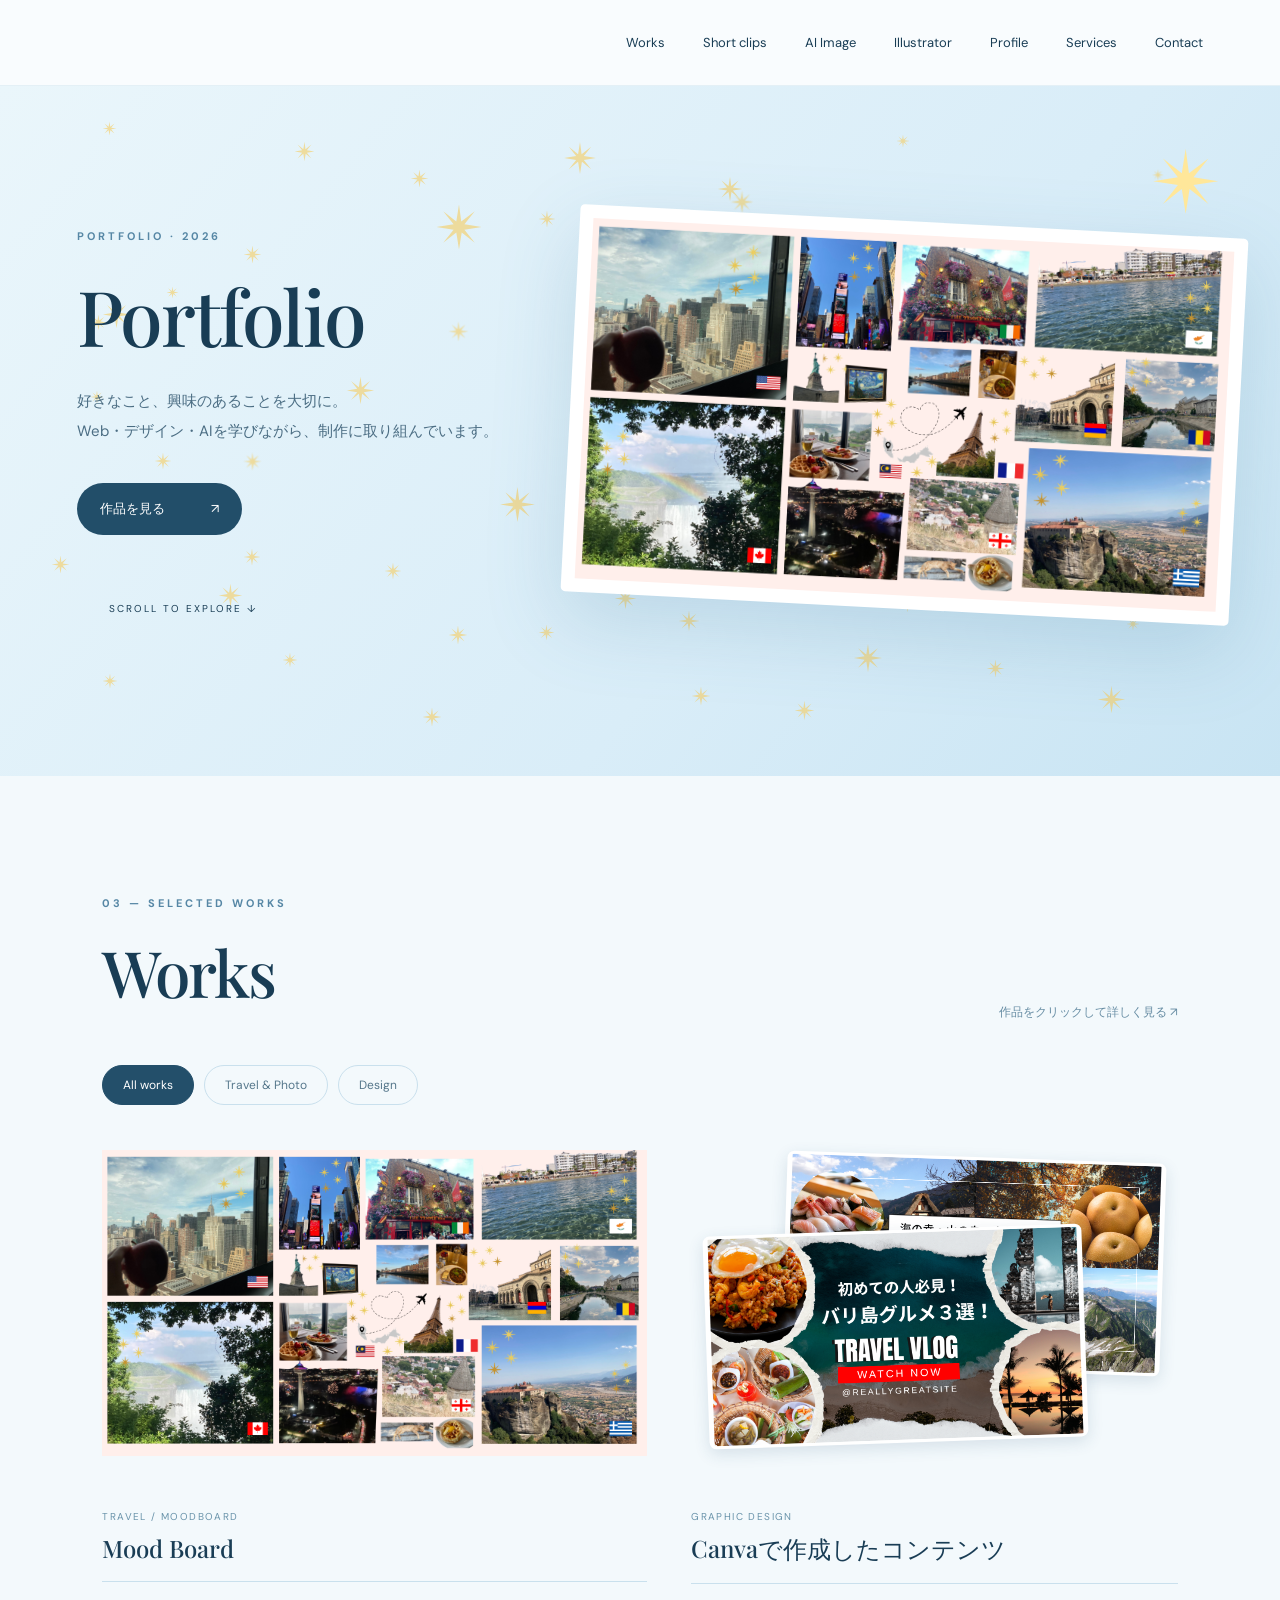
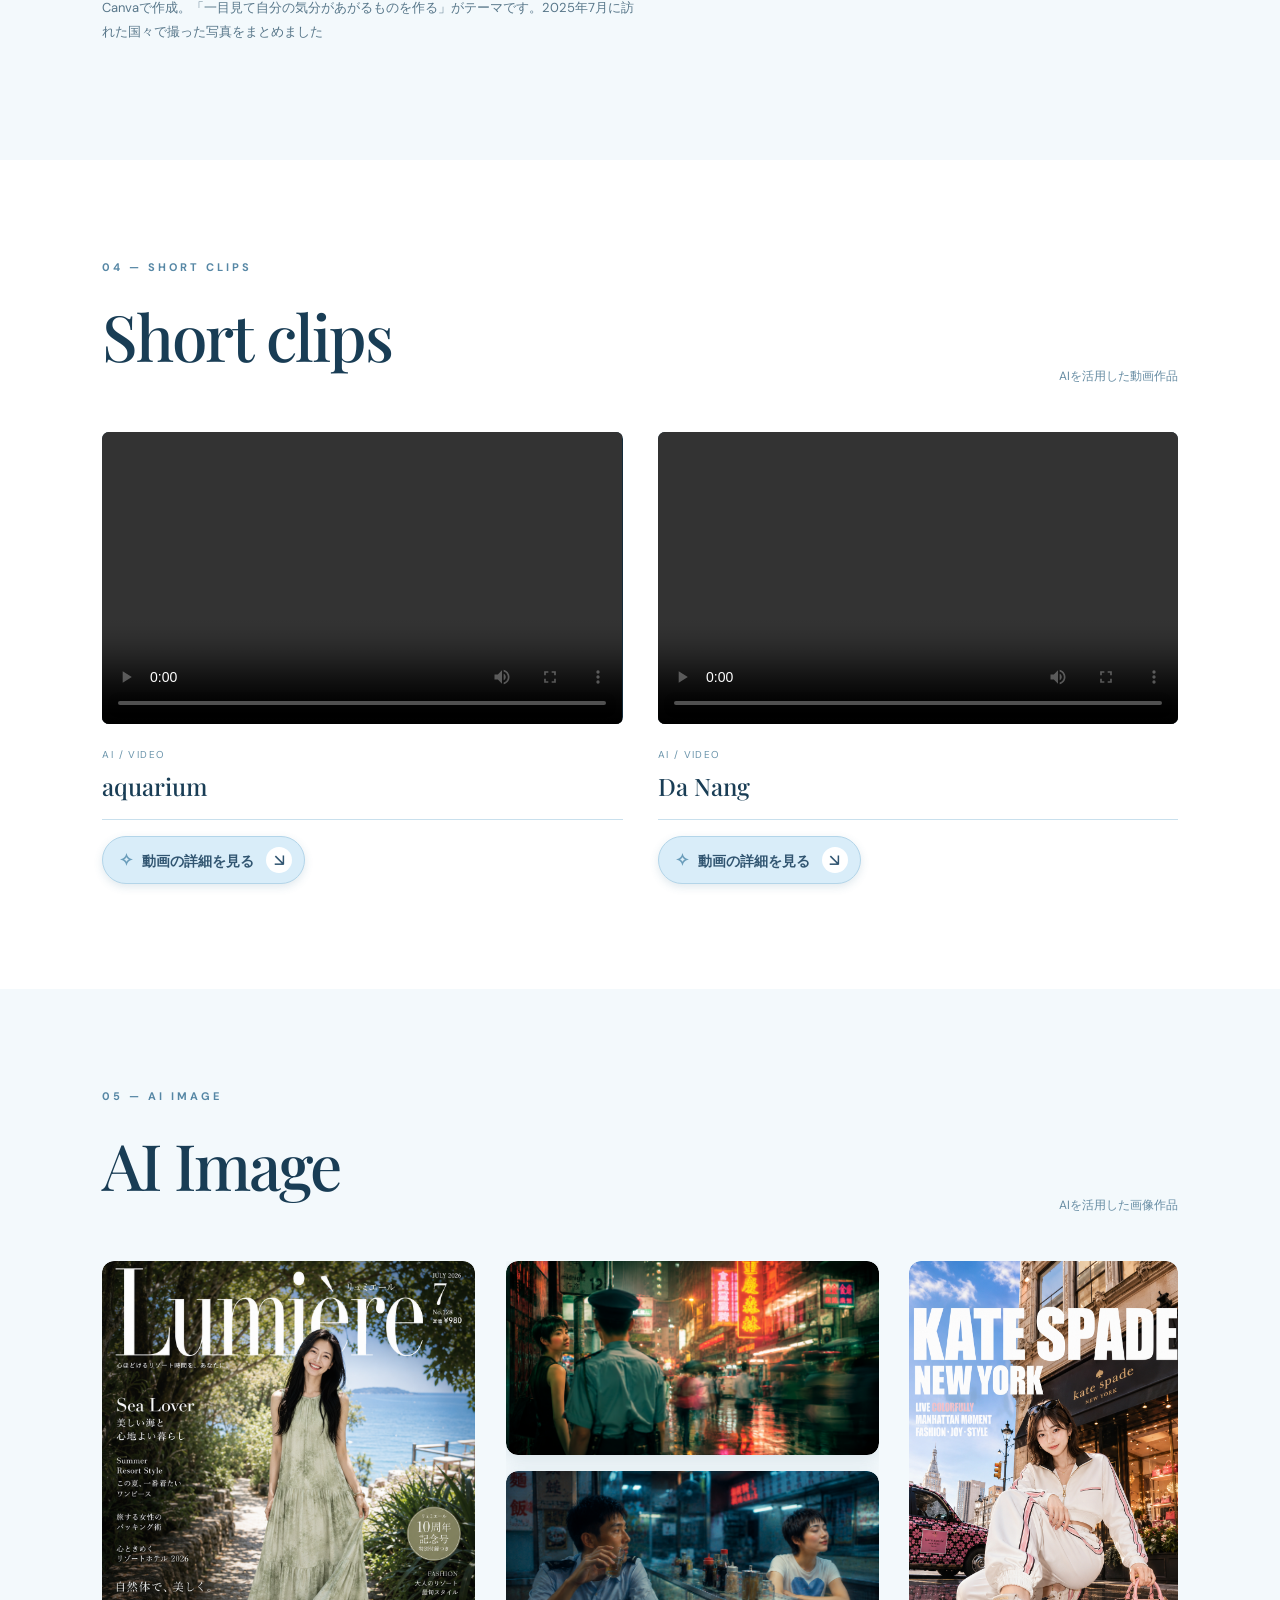
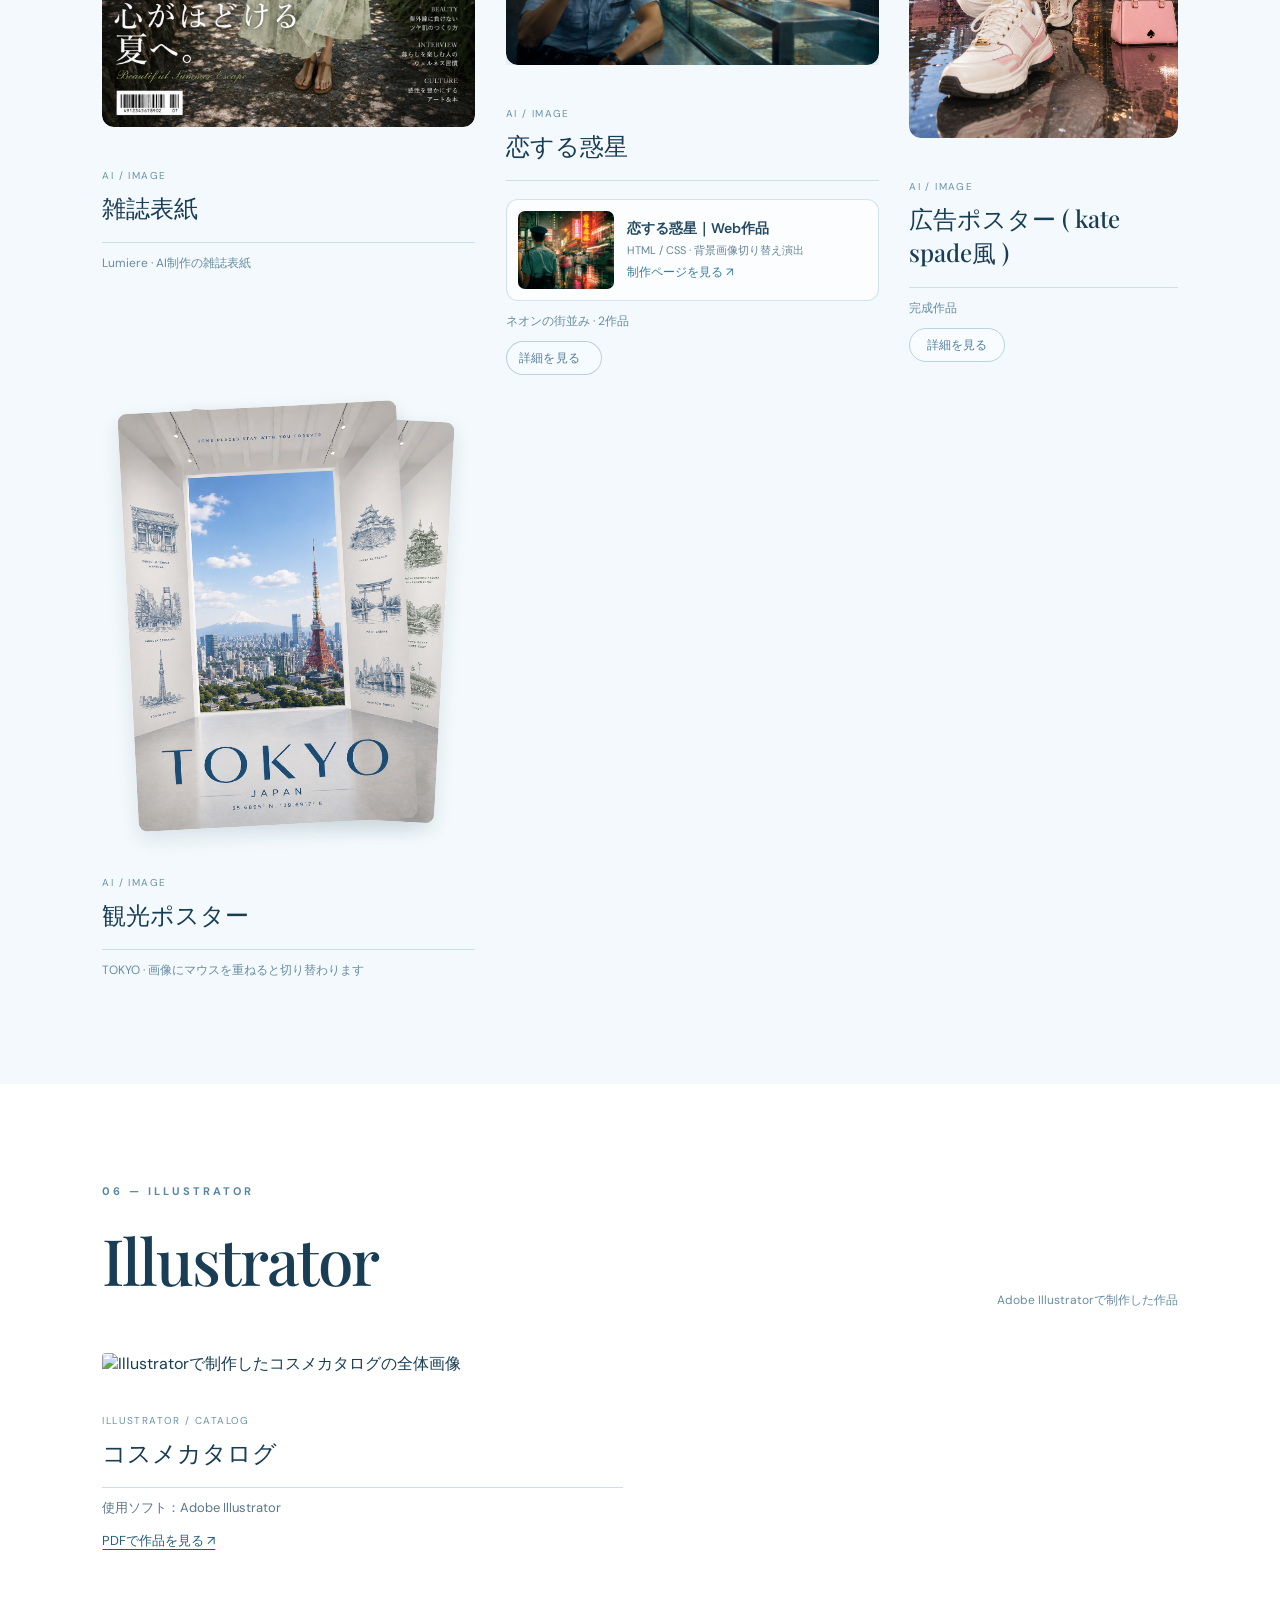
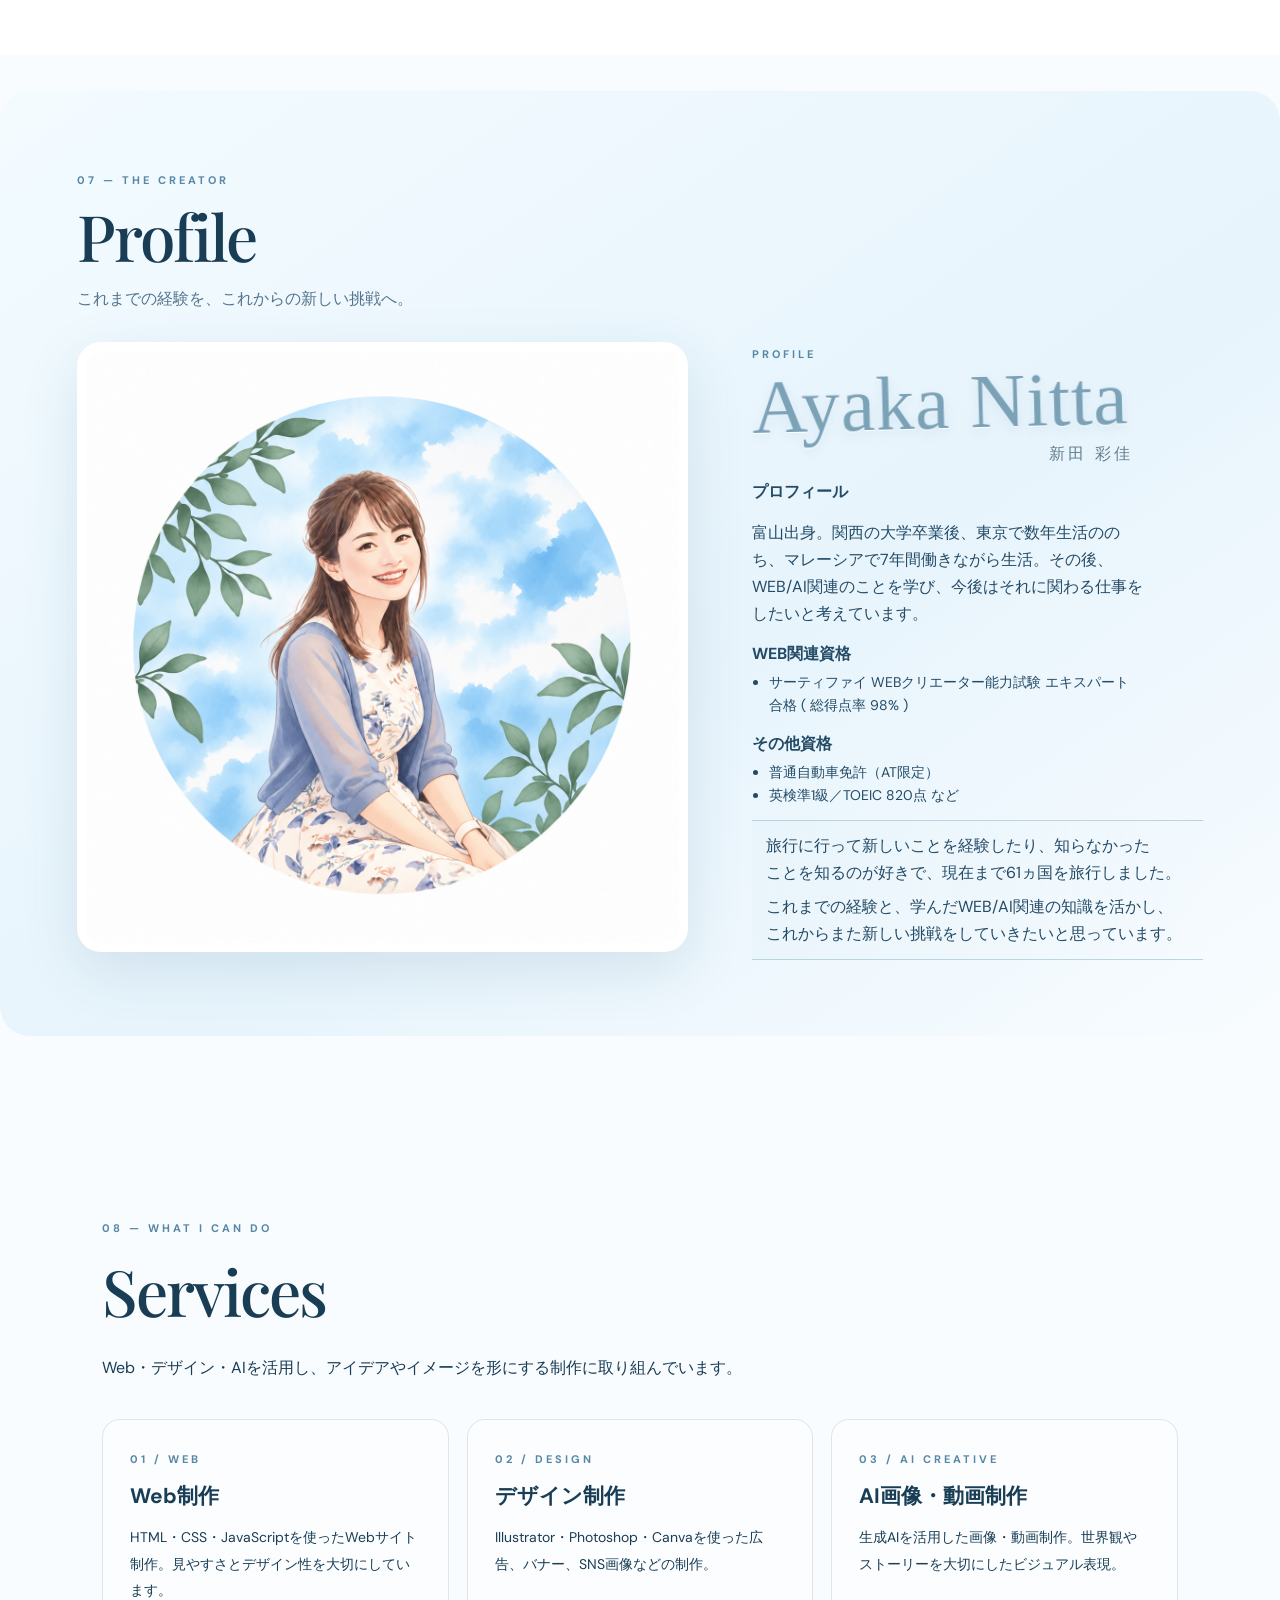
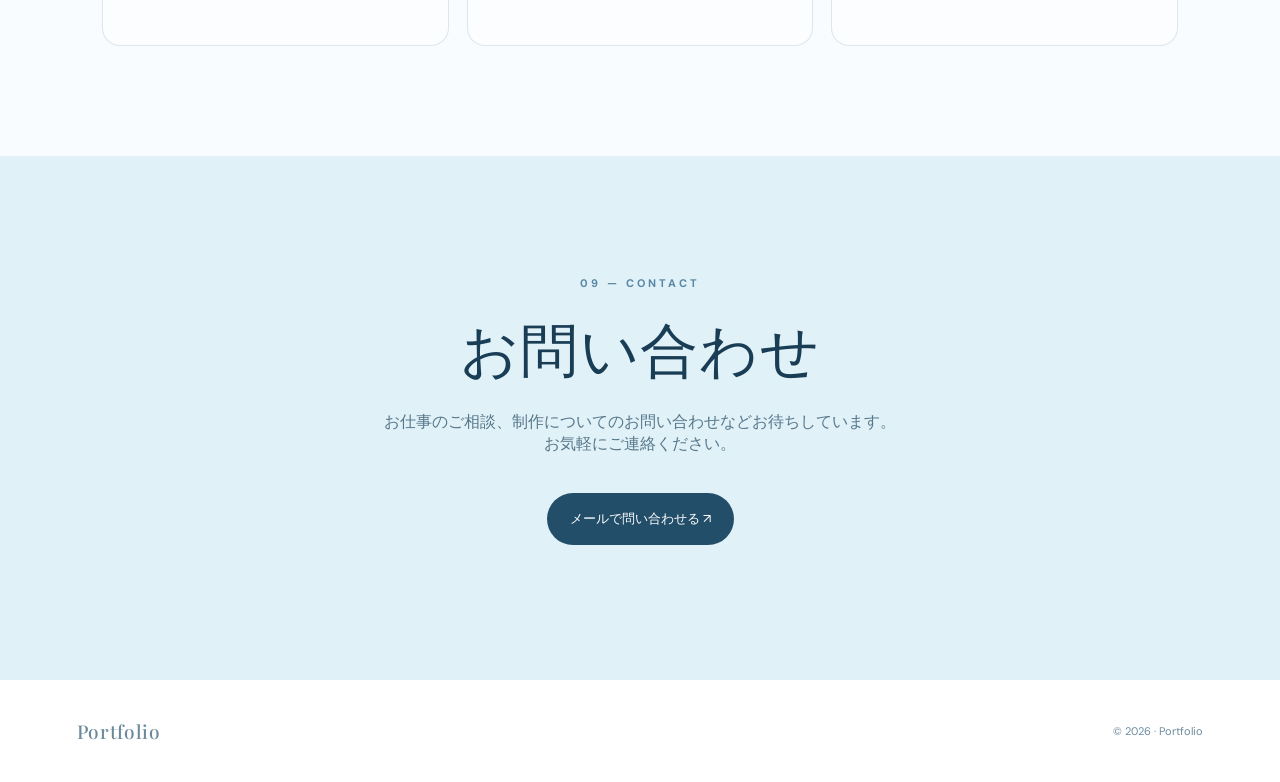
==== commit 0816090f: "Rename Kate Spade-inspired poster title" ====
--- a/skyfolio/index.html
+++ b/skyfolio/index.html
@@ -1,3 +1,3 @@
 <!DOCTYPE html>
 
-<html lang="ja"><head><meta charset="utf-8"/><meta content="width=device-width,initial-scale=1" name="viewport"/><meta content="Travel, design and AI creations — a creative portfolio." name="description"/><title>Portfolio.+°☆</title><link rel="icon" type="image/svg+xml" href="favicon.svg?v=20261026-round"/><link href="style.css?v=20261029-koi-preview" rel="stylesheet"/></head><body><header class="nav"><nav id="navlinks"><a href="#works">Works</a><a href="#ai-video">Short clips</a><a href="#ai-image">AI Image</a><a href="#illustrator">Illustrator</a><a href="#profile">Profile</a><a href="#services">Services</a><a href="#contact">Contact</a></nav><button aria-expanded="false" aria-label="メニューを開く" class="menu" id="menu">☰</button></header><main><section class="hero" id="home"><div class="hero-sparkles" aria-hidden="true"><span class="hero-sparkle sparkle-one">✳</span><span class="hero-sparkle sparkle-two">✳</span><span class="hero-sparkle sparkle-three">✳</span><span class="hero-sparkle sparkle-four">✳</span><span class="hero-sparkle sparkle-five">✳</span><span class="hero-sparkle sparkle-six">✳</span><span class="hero-sparkle sparkle-seven">✳</span><span class="hero-sparkle sparkle-eight">✳</span><span class="hero-sparkle sparkle-nine">✳</span><span class="hero-sparkle sparkle-ten">✳</span><span class="hero-sparkle sparkle-eleven">✳</span><span class="hero-sparkle sparkle-twelve">✳</span><span class="hero-sparkle sparkle-thirteen">✳</span><span class="hero-sparkle sparkle-fourteen">✳</span><span class="hero-sparkle sparkle-fifteen">✳</span><span class="hero-sparkle sparkle-sixteen">✳</span><span class="hero-sparkle sparkle-seventeen">✳</span><span class="hero-sparkle sparkle-eighteen">✳</span><span class="hero-sparkle sparkle-nineteen">✳</span><span class="hero-sparkle sparkle-twenty">✳</span><span class="hero-sparkle sparkle-twenty-one">✳</span><span class="hero-sparkle sparkle-twenty-two">✳</span><span class="hero-sparkle sparkle-twenty-three">✳</span><span class="hero-sparkle sparkle-twenty-four">✳</span><span class="hero-sparkle sparkle-twenty-five">✳</span><span class="hero-sparkle sparkle-twenty-six">✳</span><span class="hero-sparkle sparkle-twenty-seven">✳</span><span class="hero-sparkle sparkle-twenty-eight">✳</span><span class="hero-sparkle sparkle-twenty-nine">✳</span><span class="hero-sparkle sparkle-thirty">✳</span><span class="hero-sparkle sparkle-thirty-one">✳</span><span class="hero-sparkle sparkle-thirty-two">✳</span><span class="hero-sparkle sparkle-thirty-three">✳</span><span class="hero-sparkle sparkle-thirty-four">✳</span><span class="hero-sparkle sparkle-thirty-five">✳</span><span class="hero-sparkle sparkle-thirty-six">✳</span><span class="hero-sparkle sparkle-thirty-seven">✳</span><span class="hero-sparkle sparkle-thirty-eight">✳</span><span class="hero-sparkle sparkle-thirty-nine">✳</span><span class="hero-sparkle sparkle-forty">✳</span><span class="hero-sparkle sparkle-forty-one">✳</span><span class="hero-sparkle sparkle-forty-two">✳</span><span class="hero-sparkle sparkle-forty-three">✳</span><span class="hero-sparkle sparkle-forty-four">✳</span><span class="hero-sparkle sparkle-forty-five">✳</span><span class="hero-sparkle sparkle-forty-six">✳</span><span class="hero-sparkle sparkle-forty-seven">✳</span><span class="hero-sparkle sparkle-forty-eight">✳</span><span class="hero-sparkle sparkle-forty-nine">✳</span><span class="hero-sparkle sparkle-fifty">✳</span><span class="hero-sparkle sparkle-fifty-one">✳</span><span class="hero-sparkle sparkle-fifty-two">✳</span><span class="hero-sparkle sparkle-fifty-three">✳</span><span class="hero-sparkle sparkle-fifty-four">✳</span><span class="hero-sparkle sparkle-fifty-five">✳</span><span class="hero-sparkle sparkle-fifty-six">✳</span><span class="hero-sparkle sparkle-fifty-seven">✳</span><span class="hero-falling-star">✳</span><span class="hero-falling-star shooting-star-two">✳</span><span class="hero-falling-star shooting-star-three">✳</span></div><div class="hero-copy"><span class="eyebrow">PORTFOLIO · 2026</span><h1>Portfolio</h1><p>好きなこと、興味のあることを大切に。<br/>Web・デザイン・AIを学びながら、制作に取り組んでいます。</p><a class="cta" href="#works">作品を見る <span>↗</span></a></div><div class="hero-art"><div class="hero-frame"><img alt="世界各地の旅の写真をまとめたコラージュ" src="assets/travel-hero-collage.png"/></div><span class="orbit">✳</span></div><div class="hero-bottom">SCROLL TO EXPLORE ↓</div></section><section class="works section" id="works"><div class="section-head"><div><span class="eyebrow">03 — SELECTED WORKS</span><h2>Works</h2></div><p>作品をクリックして詳しく見る ↗</p></div><div aria-label="作品カテゴリー" class="filters"><button class="filter active" data-filter="all">All works</button><button class="filter" data-filter="travel">Travel &amp; Photo</button><button class="filter" data-filter="design">Design</button></div><div class="work-grid" id="gallery"><article class="work-card travel-work-card" data-category="travel" data-description="Canvaで作成。「一目見て自分の気分があがるものを作る」がテーマです。2025年7月に訪れた国々で撮った写真をまとめました" data-src="assets/travel-works-collage.png" data-title="Mood Board"><button aria-label="Mood Board を拡大" class="work-image"><img alt="旅先で撮影した写真をまとめたコラージュ" src="assets/travel-works-collage.png"/></button><div class="work-info"><div><span>TRAVEL / MOODBOARD</span><h3>Mood Board</h3></div></div><p class="work-description">Canvaで作成。「一目見て自分の気分があがるものを作る」がテーマです。2025年7月に訪れた国々で撮った写真をまとめました</p></article><article class="work-card canva-card" data-category="design"><div class="canva-image-stack"><a class="canva-image canva-image-back" href="assets/toyama-canva.png" target="_blank" rel="noopener" aria-label="富山の旅の画像を拡大して見る"><img src="assets/toyama-canva.png" alt="富山の海の幸・山の幸・景色を紹介するCanva作品" loading="lazy"></a><a class="canva-image canva-image-front" href="assets/bali-canva.png" target="_blank" rel="noopener" aria-label="バリ島のグルメ画像を拡大して見る"><img src="assets/bali-canva.png" alt="バリ島グルメ3選のCanva作品" loading="lazy"></a></div><div class="work-info"><div><span>GRAPHIC DESIGN</span><h3>Canvaで作成したコンテンツ</h3></div></div></article></div></section><section class="section ai-video-section" id="ai-video"><div class="section-head"><div><span class="eyebrow">04 — SHORT CLIPS</span><h2>Short clips</h2></div><p>AIを活用した動画作品</p></div><div class="ai-video-grid"><article class="ai-video-card"><video aria-label="AIで制作した動画作品 1" controls="" playsinline="" preload="metadata" src="assets/007-2.mp4"></video><div class="work-info"><div><span>AI / VIDEO</span><h3>aquarium</h3></div></div><details class="ai-video-details"><summary><span class="ai-video-details-label">動画の詳細を見る</span><span class="ai-video-details-icon" aria-hidden="true"></span></summary><div class="ai-video-details-content"><p>8秒間のフォトリアルなシネマティック動画。</p><p>大型水族館の幻想的な館内。</p><p>17歳くらいの日本人女子高校生。</p><p>ピンクのオーバーサイズパーカー、<br>黒いプリーツスカート、<br>黒いレースアップブーツ。</p><p>大きな水槽の前をゆっくり歩きながら魚を見上げる。</p><p>スタイルシートをAIに共有し、キャラクターのイメージがブレないようにしました。</p><figure class="ai-video-model-sheet"><img src="assets/nitta2.png" alt="水族館のAI動画で使用したキャラクターのスタイルシート。ピンクのパーカーと黒いスカートの人物の表情・全身・衣装ディテールをまとめたもの" loading="lazy"><figcaption>制作時に使用したキャラクターのスタイルシート</figcaption></figure></div></details></article><article class="ai-video-card"><video aria-label="AIで制作した動画作品 2" controls="" playsinline="" preload="metadata" src="assets/775.mp4"></video><div class="work-info"><div><span>AI / VIDEO</span><h3>Da Nang</h3></div></div><details class="ai-video-details"><summary><span class="ai-video-details-label">動画の詳細を見る</span><span class="ai-video-details-icon" aria-hidden="true"></span></summary><div class="ai-video-details-content"><p>12秒のフォトリアルなシネマティック動画。</p><p>舞台はベトナム・ダナンの美しいビーチ。<br>透明度の高いエメラルドブルーの海、白い砂浜、ゆっくり揺れるヤシの木。<br>暖かい午後の柔らかな陽射し。<br>高級リゾートのような穏やかで開放的な雰囲気。</p><p>登場人物は20代前半の日本人女性2人。</p><p>モデルシートをGPTで作成。Google flowで動画を作成し、CapCutで動画に効果を追加しました。</p><details class="ai-kate-subdetails ai-danang-sheets"><summary>スタイルシート <span class="ai-video-details-icon" aria-hidden="true"></span></summary><div class="ai-danang-sheet-images"><a href="assets/style1.png" target="_blank" rel="noopener" aria-label="Da Nangのスタイルシート1を拡大して見る"><img src="assets/style1.png" alt="Da Nangの動画で使用した白いワンピースの女性のモデルシート" loading="lazy"></a><a href="assets/style2.png" target="_blank" rel="noopener" aria-label="Da Nangのスタイルシート2を拡大して見る"><img src="assets/style2.png" alt="Da Nangの動画で使用した淡いグリーンのワンピースの女性のモデルシート" loading="lazy"></a></div></details></div></details></article></div></section><section class="section ai-image-section" id="ai-image"><div class="section-head"><div><span class="eyebrow">05 — AI IMAGE</span><h2>AI Image</h2></div><p>AIを活用した画像作品</p></div><div class="ai-image-grid"><article class="ai-image-card ai-magazine-card"><a class="ai-magazine-image" href="assets/007-1.png" target="_blank" rel="noopener" aria-label="Lumiereの雑誌表紙を大きく見る"><img src="assets/007-1.png" alt="海辺のリゾートを背景にしたAI制作のファッション雑誌Lumiereの表紙" loading="lazy"><span class="star-zoom-mark" aria-hidden="true"><svg viewBox="0 0 36 36" focusable="false"><circle cx="15" cy="15" r="9" fill="none" stroke="currentColor" stroke-width="1.35"/><path d="M21.5 21.5 29 29" fill="none" stroke="currentColor" stroke-width="1.7" stroke-linecap="round"/><path class="star-zoom-spark" d="M15 7.7 Q15.8 14.2 22.3 15 Q15.8 15.8 15 22.3 Q14.2 15.8 7.7 15 Q14.2 14.2 15 7.7Z" fill="none" stroke="currentColor" stroke-width=".95"/></svg></span></a><div class="work-info"><div><span>AI / IMAGE</span><h3>雑誌表紙</h3></div></div><p class="ai-image-caption">Lumiere · AI制作の雑誌表紙</p></article><article class="ai-image-card ai-neon-card"><div class="ai-neon-vertical"><a href="assets/Rainy%20neon%20streets%20of%20Hong%20Kong.png" target="_blank" rel="noopener" aria-label="香港のネオン街の画像を拡大して見る"><img src="assets/Rainy%20neon%20streets%20of%20Hong%20Kong.png" alt="雨の香港のネオン街に立つ二人" loading="lazy"><span class="star-zoom-mark" aria-hidden="true"><svg viewBox="0 0 36 36" focusable="false"><circle cx="15" cy="15" r="9" fill="none" stroke="currentColor" stroke-width="1.35"/><path d="M21.5 21.5 29 29" fill="none" stroke="currentColor" stroke-width="1.7" stroke-linecap="round"/><path class="star-zoom-spark" d="M15 7.7 Q15.8 14.2 22.3 15 Q15.8 15.8 15 22.3 Q14.2 15.8 7.7 15 Q14.2 14.2 15 7.7Z" fill="none" stroke="currentColor" stroke-width=".95"/></svg></span></a><a href="assets/Moody%20diner%20moment%20in%20neon%20glow.png" target="_blank" rel="noopener" aria-label="ネオンの飲食店の画像を拡大して見る"><img src="assets/Moody%20diner%20moment%20in%20neon%20glow.png" alt="青いネオンの飲食店で過ごす二人" loading="lazy"><span class="star-zoom-mark" aria-hidden="true"><svg viewBox="0 0 36 36" focusable="false"><circle cx="15" cy="15" r="9" fill="none" stroke="currentColor" stroke-width="1.35"/><path d="M21.5 21.5 29 29" fill="none" stroke="currentColor" stroke-width="1.7" stroke-linecap="round"/><path class="star-zoom-spark" d="M15 7.7 Q15.8 14.2 22.3 15 Q15.8 15.8 15 22.3 Q14.2 15.8 7.7 15 Q14.2 14.2 15 7.7Z" fill="none" stroke="currentColor" stroke-width=".95"/></svg></span></a></div><div class="work-info"><div><span>AI / IMAGE</span><h3>恋する惑星</h3></div></div><div class="koi-page-preview"><a class="koi-page-preview-link" href="koisuruwakusei.html" target="_blank" rel="noopener noreferrer" aria-label="恋する惑星のWeb制作ページを新しいタブで開く"><img src="assets/恋する惑星.nitta.png" alt="恋する惑星のWeb制作ページの背景イメージ" loading="lazy"><span class="koi-page-preview-text"><strong>恋する惑星｜Web作品</strong><small>HTML / CSS · 背景画像切り替え演出</small><span class="koi-page-preview-action">制作ページを見る ↗</span></span></a></div><p class="ai-image-caption">ネオンの街並み · 2作品</p><details class="ai-video-details ai-neon-details"><summary><span class="ai-video-details-label">詳細を見る</span><span class="ai-video-details-icon" aria-hidden="true"></span></summary><div class="ai-video-details-content"><p>フェイオンの「恋する惑星」をイメージした実写風の、映画の一場面の画像。<br>この映画を見たことがない人も、見てみたくなるような映画の雰囲気が伝わるものを作るようにAIに指示しました。</p><p>舞台は香港の夜の街、90年代、映画の一場面、香港のネオン。画像の中には男女2人を配置します。<br>女性は実際のフェイオンに似た、ショートヘアのスラっとした女性。警察官の男性。女性が男性に片思いをしている感じが伝わる様子。</p><p>この映画のポップでスタイリッシュな感じが伝わるようなものになるよう指示。</p></div></details></article><article class="ai-image-card ai-kate-card"><a class="ai-magazine-image ai-kate-image" href="assets/107-2.png" target="_blank" rel="noopener" aria-label="Kate Spade風AIファッション広告作品を拡大して見る"><img loading="lazy" alt="ニューヨークの街並みを背景にしたKate Spade風のAIファッション広告作品" src="assets/107-2.png"><span class="star-zoom-mark" aria-hidden="true"><svg viewBox="0 0 36 36" focusable="false"><circle cx="15" cy="15" r="9" fill="none" stroke="currentColor" stroke-width="1.35"/><path d="M21.5 21.5 29 29" fill="none" stroke="currentColor" stroke-width="1.7" stroke-linecap="round"/><path class="star-zoom-spark" d="M15 7.7 Q15.8 14.2 22.3 15 Q15.8 15.8 15 22.3 Q14.2 15.8 7.7 15 Q14.2 14.2 15 7.7Z" fill="none" stroke="currentColor" stroke-width=".95"/></svg></span></a><div class="work-info"><div><span>AI / IMAGE</span><h3>kate spade</h3></div></div><p class="ai-image-caption">完成作品</p><details class="ai-video-details ai-neon-details ai-kate-details"><summary><span class="ai-video-details-label">詳細を見る</span><span class="ai-video-details-icon" aria-hidden="true"></span></summary><div class="ai-video-details-content"><p>Kate Spade New York風・ニューヨーク広告ポスター</p><p>ブランドのイメージを添付した画像をAIに参照してもらい作成。</p><p>実在の広告をそのまま複製するのではなく、Kate Spade New Yorkの明るく洗練された世界観を取り入れた、架空のファッションキャンペーンポスターとして制作するように指示。</p><p>高級ファッションブランドの広告ポスター<br>フォトリアル<br>高解像度<br>SNS広告として目を引く構成<br>明るく華やかで、女性誌の表紙のような仕上がり</p><p>添付したモデルシートの日本人女性を、そのまま使用するように指示をいれました。</p></div></details></article><article class="ai-image-card ai-travel-card"><button type="button" class="ai-travel-stack" aria-label="表示中の観光ポスターの画像を拡大して見る"><img class="ai-travel-back" src="assets/tonami.png" alt="砺波の風景と名所を紹介するトラベルポスター" loading="lazy"><img class="ai-travel-front" src="assets/tokyo.png" alt="東京の風景と名所を紹介するトラベルポスター" loading="lazy"></button><div class="work-info"><div><span>AI / IMAGE</span><h3>観光ポスター</h3></div></div><p class="ai-image-caption ai-travel-caption">TOKYO · 画像にマウスを重ねると切り替わります</p></article></div></section><section class="section illustrator-section" id="illustrator"><div class="section-head"><div><span class="eyebrow">06 — ILLUSTRATOR</span><h2>Illustrator</h2></div><p>Adobe Illustratorで制作した作品</p></div><div class="illustrator-grid"><article class="illustrator-card"><a class="illustrator-image" href="assets/catalog1.pdf" target="_blank" rel="noopener" aria-label="コスメカタログのPDFを見る"><img src="assets/illustrator-catalog-preview.png?v=catalog1" alt="Illustratorで制作したコスメカタログの全体画像" loading="lazy" /><span class="illustrator-zoom">↗</span></a><div class="work-info"><div><span>ILLUSTRATOR / CATALOG</span><h3>コスメカタログ</h3></div></div><p class="work-description">使用ソフト：Adobe Illustrator</p><a class="illustrator-pdf-link" href="assets/catalog1.pdf" target="_blank" rel="noopener">PDFで作品を見る ↗</a></article></div></section><section aria-labelledby="profile-title" class="profile-section section" id="profile"><div class="profile-heading"><span class="eyebrow">07 — THE CREATOR</span><h2 id="profile-title">Profile</h2><p>これまでの経験を、これからの新しい挑戦へ。</p></div><div class="profile-layout"><div class="profile-image"><img alt="青空と植物を背景にしたプロフィール用水彩イラスト" loading="lazy" src="assets/ayaka-profile.png"/></div><div class="profile-copy"><span class="eyebrow">PROFILE</span><h3><span class="name-en">Ayaka Nitta</span><span class="name-ja">新田 彩佳</span></h3><h4 class="profile-subtitle">プロフィール</h4><p>富山出身。関西の大学卒業後、東京で数年生活ののち、マレーシアで7年間働きながら生活。その後、WEB/AI関連のことを学び、今後はそれに関わる仕事をしたいと考えています。</p><h4 class="profile-subtitle">WEB関連資格</h4><ul class="profile-list"><li>サーティファイ WEBクリエーター能力試験 エキスパート 合格 <span class="qualification-score">( 総得点率 98% )</span></li></ul><h4 class="profile-subtitle">その他資格</h4><ul class="profile-list"><li>普通自動車免許（AT限定）</li><li>英検準1級／TOEIC 820点 など</li></ul><div class="profile-personal-note"><p>旅行に行って新しいことを経験したり、知らなかったことを知るのが好きで、現在まで61ヵ国を旅行しました。</p><p>これまでの経験と、学んだWEB/AI関連の知識を活かし、これからまた新しい挑戦をしていきたいと思っています。</p></div></div></div></section><section class="section extra-section" id="services"><span class="eyebrow">08 — WHAT I CAN DO</span><h2>Services</h2><p class="extra-lead">Web・デザイン・AIを活用し、アイデアやイメージを形にする制作に取り組んでいます。</p><div class="extra-grid"><article class="extra-card"><span class="eyebrow">01 / WEB</span><h3>Web制作</h3><p>HTML・CSS・JavaScriptを使ったWebサイト制作。見やすさとデザイン性を大切にしています。</p></article><article class="extra-card"><span class="eyebrow">02 / DESIGN</span><h3>デザイン制作</h3><p>Illustrator・Photoshop・Canvaを使った広告、バナー、SNS画像などの制作。</p></article><article class="extra-card"><span class="eyebrow">03 / AI CREATIVE</span><h3>AI画像・動画制作</h3><p>生成AIを活用した画像・動画制作。世界観やストーリーを大切にしたビジュアル表現。</p></article></div></section><section class="contact section" id="contact"><span class="eyebrow">09 — CONTACT</span><h2>お問い合わせ</h2><p>お仕事のご相談、制作についてのお問い合わせなどお待ちしています。<br>お気軽にご連絡ください。</p><a class="cta" href="mailto:hello@example.com">メールで問い合わせる ↗</a><small></small></section></main><footer><a class="site-wordmark" href="#home">Portfolio</a><span>© 2026 · Portfolio</span></footer><dialog id="lightbox"><button aria-label="閉じる" class="close" id="close">×</button><div id="modal-media"></div><button type="button" class="lightbox-next" id="lightbox-next" aria-label="次の画像を見る" hidden>❯</button></dialog><script src="script.js?v=20261021-travel-hover"></script></body></html>
+<html lang="ja"><head><meta charset="utf-8"/><meta content="width=device-width,initial-scale=1" name="viewport"/><meta content="Travel, design and AI creations — a creative portfolio." name="description"/><title>Portfolio.+°☆</title><link rel="icon" type="image/svg+xml" href="favicon.svg?v=20261026-round"/><link href="style.css?v=20261029-koi-preview" rel="stylesheet"/></head><body><header class="nav"><nav id="navlinks"><a href="#works">Works</a><a href="#ai-video">Short clips</a><a href="#ai-image">AI Image</a><a href="#illustrator">Illustrator</a><a href="#profile">Profile</a><a href="#services">Services</a><a href="#contact">Contact</a></nav><button aria-expanded="false" aria-label="メニューを開く" class="menu" id="menu">☰</button></header><main><section class="hero" id="home"><div class="hero-sparkles" aria-hidden="true"><span class="hero-sparkle sparkle-one">✳</span><span class="hero-sparkle sparkle-two">✳</span><span class="hero-sparkle sparkle-three">✳</span><span class="hero-sparkle sparkle-four">✳</span><span class="hero-sparkle sparkle-five">✳</span><span class="hero-sparkle sparkle-six">✳</span><span class="hero-sparkle sparkle-seven">✳</span><span class="hero-sparkle sparkle-eight">✳</span><span class="hero-sparkle sparkle-nine">✳</span><span class="hero-sparkle sparkle-ten">✳</span><span class="hero-sparkle sparkle-eleven">✳</span><span class="hero-sparkle sparkle-twelve">✳</span><span class="hero-sparkle sparkle-thirteen">✳</span><span class="hero-sparkle sparkle-fourteen">✳</span><span class="hero-sparkle sparkle-fifteen">✳</span><span class="hero-sparkle sparkle-sixteen">✳</span><span class="hero-sparkle sparkle-seventeen">✳</span><span class="hero-sparkle sparkle-eighteen">✳</span><span class="hero-sparkle sparkle-nineteen">✳</span><span class="hero-sparkle sparkle-twenty">✳</span><span class="hero-sparkle sparkle-twenty-one">✳</span><span class="hero-sparkle sparkle-twenty-two">✳</span><span class="hero-sparkle sparkle-twenty-three">✳</span><span class="hero-sparkle sparkle-twenty-four">✳</span><span class="hero-sparkle sparkle-twenty-five">✳</span><span class="hero-sparkle sparkle-twenty-six">✳</span><span class="hero-sparkle sparkle-twenty-seven">✳</span><span class="hero-sparkle sparkle-twenty-eight">✳</span><span class="hero-sparkle sparkle-twenty-nine">✳</span><span class="hero-sparkle sparkle-thirty">✳</span><span class="hero-sparkle sparkle-thirty-one">✳</span><span class="hero-sparkle sparkle-thirty-two">✳</span><span class="hero-sparkle sparkle-thirty-three">✳</span><span class="hero-sparkle sparkle-thirty-four">✳</span><span class="hero-sparkle sparkle-thirty-five">✳</span><span class="hero-sparkle sparkle-thirty-six">✳</span><span class="hero-sparkle sparkle-thirty-seven">✳</span><span class="hero-sparkle sparkle-thirty-eight">✳</span><span class="hero-sparkle sparkle-thirty-nine">✳</span><span class="hero-sparkle sparkle-forty">✳</span><span class="hero-sparkle sparkle-forty-one">✳</span><span class="hero-sparkle sparkle-forty-two">✳</span><span class="hero-sparkle sparkle-forty-three">✳</span><span class="hero-sparkle sparkle-forty-four">✳</span><span class="hero-sparkle sparkle-forty-five">✳</span><span class="hero-sparkle sparkle-forty-six">✳</span><span class="hero-sparkle sparkle-forty-seven">✳</span><span class="hero-sparkle sparkle-forty-eight">✳</span><span class="hero-sparkle sparkle-forty-nine">✳</span><span class="hero-sparkle sparkle-fifty">✳</span><span class="hero-sparkle sparkle-fifty-one">✳</span><span class="hero-sparkle sparkle-fifty-two">✳</span><span class="hero-sparkle sparkle-fifty-three">✳</span><span class="hero-sparkle sparkle-fifty-four">✳</span><span class="hero-sparkle sparkle-fifty-five">✳</span><span class="hero-sparkle sparkle-fifty-six">✳</span><span class="hero-sparkle sparkle-fifty-seven">✳</span><span class="hero-falling-star">✳</span><span class="hero-falling-star shooting-star-two">✳</span><span class="hero-falling-star shooting-star-three">✳</span></div><div class="hero-copy"><span class="eyebrow">PORTFOLIO · 2026</span><h1>Portfolio</h1><p>好きなこと、興味のあることを大切に。<br/>Web・デザイン・AIを学びながら、制作に取り組んでいます。</p><a class="cta" href="#works">作品を見る <span>↗</span></a></div><div class="hero-art"><div class="hero-frame"><img alt="世界各地の旅の写真をまとめたコラージュ" src="assets/travel-hero-collage.png"/></div><span class="orbit">✳</span></div><div class="hero-bottom">SCROLL TO EXPLORE ↓</div></section><section class="works section" id="works"><div class="section-head"><div><span class="eyebrow">03 — SELECTED WORKS</span><h2>Works</h2></div><p>作品をクリックして詳しく見る ↗</p></div><div aria-label="作品カテゴリー" class="filters"><button class="filter active" data-filter="all">All works</button><button class="filter" data-filter="travel">Travel &amp; Photo</button><button class="filter" data-filter="design">Design</button></div><div class="work-grid" id="gallery"><article class="work-card travel-work-card" data-category="travel" data-description="Canvaで作成。「一目見て自分の気分があがるものを作る」がテーマです。2025年7月に訪れた国々で撮った写真をまとめました" data-src="assets/travel-works-collage.png" data-title="Mood Board"><button aria-label="Mood Board を拡大" class="work-image"><img alt="旅先で撮影した写真をまとめたコラージュ" src="assets/travel-works-collage.png"/></button><div class="work-info"><div><span>TRAVEL / MOODBOARD</span><h3>Mood Board</h3></div></div><p class="work-description">Canvaで作成。「一目見て自分の気分があがるものを作る」がテーマです。2025年7月に訪れた国々で撮った写真をまとめました</p></article><article class="work-card canva-card" data-category="design"><div class="canva-image-stack"><a class="canva-image canva-image-back" href="assets/toyama-canva.png" target="_blank" rel="noopener" aria-label="富山の旅の画像を拡大して見る"><img src="assets/toyama-canva.png" alt="富山の海の幸・山の幸・景色を紹介するCanva作品" loading="lazy"></a><a class="canva-image canva-image-front" href="assets/bali-canva.png" target="_blank" rel="noopener" aria-label="バリ島のグルメ画像を拡大して見る"><img src="assets/bali-canva.png" alt="バリ島グルメ3選のCanva作品" loading="lazy"></a></div><div class="work-info"><div><span>GRAPHIC DESIGN</span><h3>Canvaで作成したコンテンツ</h3></div></div></article></div></section><section class="section ai-video-section" id="ai-video"><div class="section-head"><div><span class="eyebrow">04 — SHORT CLIPS</span><h2>Short clips</h2></div><p>AIを活用した動画作品</p></div><div class="ai-video-grid"><article class="ai-video-card"><video aria-label="AIで制作した動画作品 1" controls="" playsinline="" preload="metadata" src="assets/007-2.mp4"></video><div class="work-info"><div><span>AI / VIDEO</span><h3>aquarium</h3></div></div><details class="ai-video-details"><summary><span class="ai-video-details-label">動画の詳細を見る</span><span class="ai-video-details-icon" aria-hidden="true"></span></summary><div class="ai-video-details-content"><p>8秒間のフォトリアルなシネマティック動画。</p><p>大型水族館の幻想的な館内。</p><p>17歳くらいの日本人女子高校生。</p><p>ピンクのオーバーサイズパーカー、<br>黒いプリーツスカート、<br>黒いレースアップブーツ。</p><p>大きな水槽の前をゆっくり歩きながら魚を見上げる。</p><p>スタイルシートをAIに共有し、キャラクターのイメージがブレないようにしました。</p><figure class="ai-video-model-sheet"><img src="assets/nitta2.png" alt="水族館のAI動画で使用したキャラクターのスタイルシート。ピンクのパーカーと黒いスカートの人物の表情・全身・衣装ディテールをまとめたもの" loading="lazy"><figcaption>制作時に使用したキャラクターのスタイルシート</figcaption></figure></div></details></article><article class="ai-video-card"><video aria-label="AIで制作した動画作品 2" controls="" playsinline="" preload="metadata" src="assets/775.mp4"></video><div class="work-info"><div><span>AI / VIDEO</span><h3>Da Nang</h3></div></div><details class="ai-video-details"><summary><span class="ai-video-details-label">動画の詳細を見る</span><span class="ai-video-details-icon" aria-hidden="true"></span></summary><div class="ai-video-details-content"><p>12秒のフォトリアルなシネマティック動画。</p><p>舞台はベトナム・ダナンの美しいビーチ。<br>透明度の高いエメラルドブルーの海、白い砂浜、ゆっくり揺れるヤシの木。<br>暖かい午後の柔らかな陽射し。<br>高級リゾートのような穏やかで開放的な雰囲気。</p><p>登場人物は20代前半の日本人女性2人。</p><p>モデルシートをGPTで作成。Google flowで動画を作成し、CapCutで動画に効果を追加しました。</p><details class="ai-kate-subdetails ai-danang-sheets"><summary>スタイルシート <span class="ai-video-details-icon" aria-hidden="true"></span></summary><div class="ai-danang-sheet-images"><a href="assets/style1.png" target="_blank" rel="noopener" aria-label="Da Nangのスタイルシート1を拡大して見る"><img src="assets/style1.png" alt="Da Nangの動画で使用した白いワンピースの女性のモデルシート" loading="lazy"></a><a href="assets/style2.png" target="_blank" rel="noopener" aria-label="Da Nangのスタイルシート2を拡大して見る"><img src="assets/style2.png" alt="Da Nangの動画で使用した淡いグリーンのワンピースの女性のモデルシート" loading="lazy"></a></div></details></div></details></article></div></section><section class="section ai-image-section" id="ai-image"><div class="section-head"><div><span class="eyebrow">05 — AI IMAGE</span><h2>AI Image</h2></div><p>AIを活用した画像作品</p></div><div class="ai-image-grid"><article class="ai-image-card ai-magazine-card"><a class="ai-magazine-image" href="assets/007-1.png" target="_blank" rel="noopener" aria-label="Lumiereの雑誌表紙を大きく見る"><img src="assets/007-1.png" alt="海辺のリゾートを背景にしたAI制作のファッション雑誌Lumiereの表紙" loading="lazy"><span class="star-zoom-mark" aria-hidden="true"><svg viewBox="0 0 36 36" focusable="false"><circle cx="15" cy="15" r="9" fill="none" stroke="currentColor" stroke-width="1.35"/><path d="M21.5 21.5 29 29" fill="none" stroke="currentColor" stroke-width="1.7" stroke-linecap="round"/><path class="star-zoom-spark" d="M15 7.7 Q15.8 14.2 22.3 15 Q15.8 15.8 15 22.3 Q14.2 15.8 7.7 15 Q14.2 14.2 15 7.7Z" fill="none" stroke="currentColor" stroke-width=".95"/></svg></span></a><div class="work-info"><div><span>AI / IMAGE</span><h3>雑誌表紙</h3></div></div><p class="ai-image-caption">Lumiere · AI制作の雑誌表紙</p></article><article class="ai-image-card ai-neon-card"><div class="ai-neon-vertical"><a href="assets/Rainy%20neon%20streets%20of%20Hong%20Kong.png" target="_blank" rel="noopener" aria-label="香港のネオン街の画像を拡大して見る"><img src="assets/Rainy%20neon%20streets%20of%20Hong%20Kong.png" alt="雨の香港のネオン街に立つ二人" loading="lazy"><span class="star-zoom-mark" aria-hidden="true"><svg viewBox="0 0 36 36" focusable="false"><circle cx="15" cy="15" r="9" fill="none" stroke="currentColor" stroke-width="1.35"/><path d="M21.5 21.5 29 29" fill="none" stroke="currentColor" stroke-width="1.7" stroke-linecap="round"/><path class="star-zoom-spark" d="M15 7.7 Q15.8 14.2 22.3 15 Q15.8 15.8 15 22.3 Q14.2 15.8 7.7 15 Q14.2 14.2 15 7.7Z" fill="none" stroke="currentColor" stroke-width=".95"/></svg></span></a><a href="assets/Moody%20diner%20moment%20in%20neon%20glow.png" target="_blank" rel="noopener" aria-label="ネオンの飲食店の画像を拡大して見る"><img src="assets/Moody%20diner%20moment%20in%20neon%20glow.png" alt="青いネオンの飲食店で過ごす二人" loading="lazy"><span class="star-zoom-mark" aria-hidden="true"><svg viewBox="0 0 36 36" focusable="false"><circle cx="15" cy="15" r="9" fill="none" stroke="currentColor" stroke-width="1.35"/><path d="M21.5 21.5 29 29" fill="none" stroke="currentColor" stroke-width="1.7" stroke-linecap="round"/><path class="star-zoom-spark" d="M15 7.7 Q15.8 14.2 22.3 15 Q15.8 15.8 15 22.3 Q14.2 15.8 7.7 15 Q14.2 14.2 15 7.7Z" fill="none" stroke="currentColor" stroke-width=".95"/></svg></span></a></div><div class="work-info"><div><span>AI / IMAGE</span><h3>恋する惑星</h3></div></div><div class="koi-page-preview"><a class="koi-page-preview-link" href="koisuruwakusei.html" target="_blank" rel="noopener noreferrer" aria-label="恋する惑星のWeb制作ページを新しいタブで開く"><img src="assets/恋する惑星.nitta.png" alt="恋する惑星のWeb制作ページの背景イメージ" loading="lazy"><span class="koi-page-preview-text"><strong>恋する惑星｜Web作品</strong><small>HTML / CSS · 背景画像切り替え演出</small><span class="koi-page-preview-action">制作ページを見る ↗</span></span></a></div><p class="ai-image-caption">ネオンの街並み · 2作品</p><details class="ai-video-details ai-neon-details"><summary><span class="ai-video-details-label">詳細を見る</span><span class="ai-video-details-icon" aria-hidden="true"></span></summary><div class="ai-video-details-content"><p>フェイオンの「恋する惑星」をイメージした実写風の、映画の一場面の画像。<br>この映画を見たことがない人も、見てみたくなるような映画の雰囲気が伝わるものを作るようにAIに指示しました。</p><p>舞台は香港の夜の街、90年代、映画の一場面、香港のネオン。画像の中には男女2人を配置します。<br>女性は実際のフェイオンに似た、ショートヘアのスラっとした女性。警察官の男性。女性が男性に片思いをしている感じが伝わる様子。</p><p>この映画のポップでスタイリッシュな感じが伝わるようなものになるよう指示。</p></div></details></article><article class="ai-image-card ai-kate-card"><a class="ai-magazine-image ai-kate-image" href="assets/107-2.png" target="_blank" rel="noopener" aria-label="Kate Spade風AIファッション広告作品を拡大して見る"><img loading="lazy" alt="ニューヨークの街並みを背景にしたKate Spade風のAIファッション広告作品" src="assets/107-2.png"><span class="star-zoom-mark" aria-hidden="true"><svg viewBox="0 0 36 36" focusable="false"><circle cx="15" cy="15" r="9" fill="none" stroke="currentColor" stroke-width="1.35"/><path d="M21.5 21.5 29 29" fill="none" stroke="currentColor" stroke-width="1.7" stroke-linecap="round"/><path class="star-zoom-spark" d="M15 7.7 Q15.8 14.2 22.3 15 Q15.8 15.8 15 22.3 Q14.2 15.8 7.7 15 Q14.2 14.2 15 7.7Z" fill="none" stroke="currentColor" stroke-width=".95"/></svg></span></a><div class="work-info"><div><span>AI / IMAGE</span><h3>広告ポスター ( kate spade風 )</h3></div></div><p class="ai-image-caption">完成作品</p><details class="ai-video-details ai-neon-details ai-kate-details"><summary><span class="ai-video-details-label">詳細を見る</span><span class="ai-video-details-icon" aria-hidden="true"></span></summary><div class="ai-video-details-content"><p>Kate Spade New York風・ニューヨーク広告ポスター</p><p>ブランドのイメージを添付した画像をAIに参照してもらい作成。</p><p>実在の広告をそのまま複製するのではなく、Kate Spade New Yorkの明るく洗練された世界観を取り入れた、架空のファッションキャンペーンポスターとして制作するように指示。</p><p>高級ファッションブランドの広告ポスター<br>フォトリアル<br>高解像度<br>SNS広告として目を引く構成<br>明るく華やかで、女性誌の表紙のような仕上がり</p><p>添付したモデルシートの日本人女性を、そのまま使用するように指示をいれました。</p></div></details></article><article class="ai-image-card ai-travel-card"><button type="button" class="ai-travel-stack" aria-label="表示中の観光ポスターの画像を拡大して見る"><img class="ai-travel-back" src="assets/tonami.png" alt="砺波の風景と名所を紹介するトラベルポスター" loading="lazy"><img class="ai-travel-front" src="assets/tokyo.png" alt="東京の風景と名所を紹介するトラベルポスター" loading="lazy"></button><div class="work-info"><div><span>AI / IMAGE</span><h3>観光ポスター</h3></div></div><p class="ai-image-caption ai-travel-caption">TOKYO · 画像にマウスを重ねると切り替わります</p></article></div></section><section class="section illustrator-section" id="illustrator"><div class="section-head"><div><span class="eyebrow">06 — ILLUSTRATOR</span><h2>Illustrator</h2></div><p>Adobe Illustratorで制作した作品</p></div><div class="illustrator-grid"><article class="illustrator-card"><a class="illustrator-image" href="assets/catalog1.pdf" target="_blank" rel="noopener" aria-label="コスメカタログのPDFを見る"><img src="assets/illustrator-catalog-preview.png?v=catalog1" alt="Illustratorで制作したコスメカタログの全体画像" loading="lazy" /><span class="illustrator-zoom">↗</span></a><div class="work-info"><div><span>ILLUSTRATOR / CATALOG</span><h3>コスメカタログ</h3></div></div><p class="work-description">使用ソフト：Adobe Illustrator</p><a class="illustrator-pdf-link" href="assets/catalog1.pdf" target="_blank" rel="noopener">PDFで作品を見る ↗</a></article></div></section><section aria-labelledby="profile-title" class="profile-section section" id="profile"><div class="profile-heading"><span class="eyebrow">07 — THE CREATOR</span><h2 id="profile-title">Profile</h2><p>これまでの経験を、これからの新しい挑戦へ。</p></div><div class="profile-layout"><div class="profile-image"><img alt="青空と植物を背景にしたプロフィール用水彩イラスト" loading="lazy" src="assets/ayaka-profile.png"/></div><div class="profile-copy"><span class="eyebrow">PROFILE</span><h3><span class="name-en">Ayaka Nitta</span><span class="name-ja">新田 彩佳</span></h3><h4 class="profile-subtitle">プロフィール</h4><p>富山出身。関西の大学卒業後、東京で数年生活ののち、マレーシアで7年間働きながら生活。その後、WEB/AI関連のことを学び、今後はそれに関わる仕事をしたいと考えています。</p><h4 class="profile-subtitle">WEB関連資格</h4><ul class="profile-list"><li>サーティファイ WEBクリエーター能力試験 エキスパート 合格 <span class="qualification-score">( 総得点率 98% )</span></li></ul><h4 class="profile-subtitle">その他資格</h4><ul class="profile-list"><li>普通自動車免許（AT限定）</li><li>英検準1級／TOEIC 820点 など</li></ul><div class="profile-personal-note"><p>旅行に行って新しいことを経験したり、知らなかったことを知るのが好きで、現在まで61ヵ国を旅行しました。</p><p>これまでの経験と、学んだWEB/AI関連の知識を活かし、これからまた新しい挑戦をしていきたいと思っています。</p></div></div></div></section><section class="section extra-section" id="services"><span class="eyebrow">08 — WHAT I CAN DO</span><h2>Services</h2><p class="extra-lead">Web・デザイン・AIを活用し、アイデアやイメージを形にする制作に取り組んでいます。</p><div class="extra-grid"><article class="extra-card"><span class="eyebrow">01 / WEB</span><h3>Web制作</h3><p>HTML・CSS・JavaScriptを使ったWebサイト制作。見やすさとデザイン性を大切にしています。</p></article><article class="extra-card"><span class="eyebrow">02 / DESIGN</span><h3>デザイン制作</h3><p>Illustrator・Photoshop・Canvaを使った広告、バナー、SNS画像などの制作。</p></article><article class="extra-card"><span class="eyebrow">03 / AI CREATIVE</span><h3>AI画像・動画制作</h3><p>生成AIを活用した画像・動画制作。世界観やストーリーを大切にしたビジュアル表現。</p></article></div></section><section class="contact section" id="contact"><span class="eyebrow">09 — CONTACT</span><h2>お問い合わせ</h2><p>お仕事のご相談、制作についてのお問い合わせなどお待ちしています。<br>お気軽にご連絡ください。</p><a class="cta" href="mailto:hello@example.com">メールで問い合わせる ↗</a><small></small></section></main><footer><a class="site-wordmark" href="#home">Portfolio</a><span>© 2026 · Portfolio</span></footer><dialog id="lightbox"><button aria-label="閉じる" class="close" id="close">×</button><div id="modal-media"></div><button type="button" class="lightbox-next" id="lightbox-next" aria-label="次の画像を見る" hidden>❯</button></dialog><script src="script.js?v=20261021-travel-hover"></script></body></html>
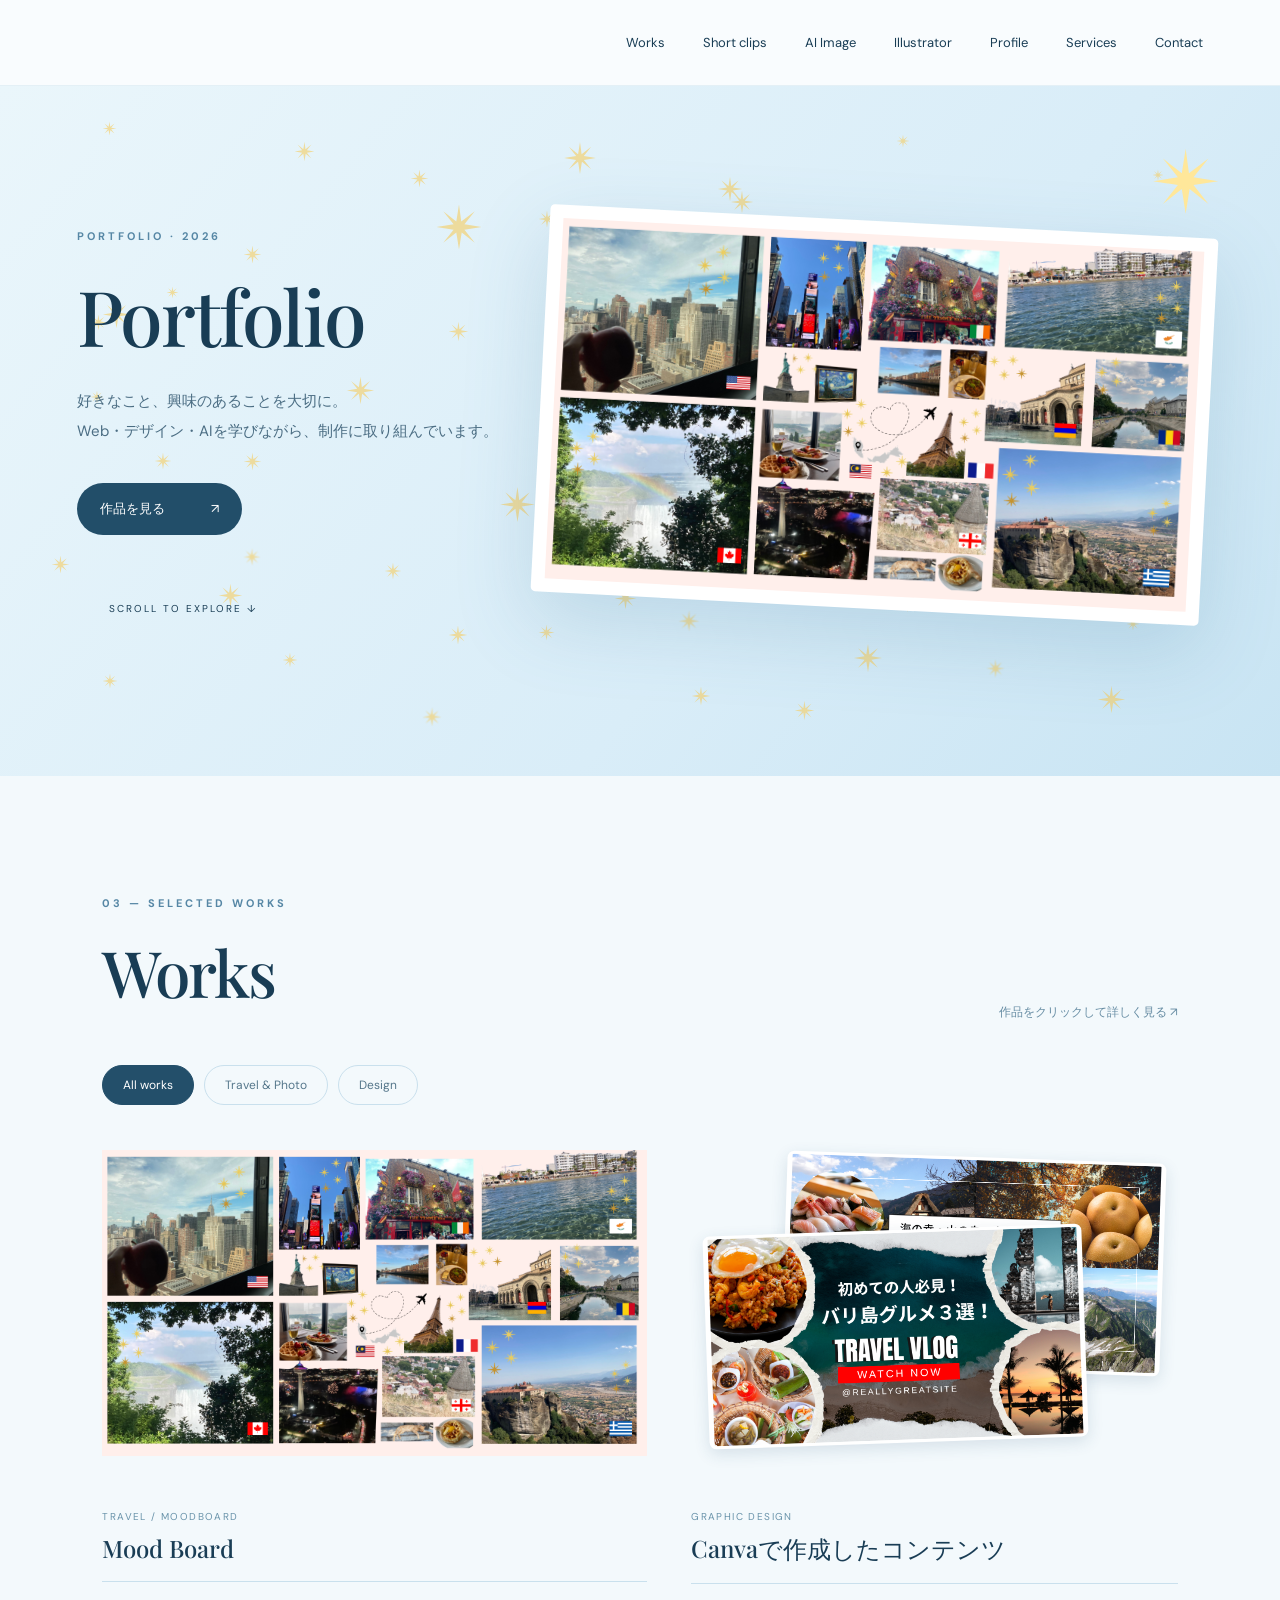
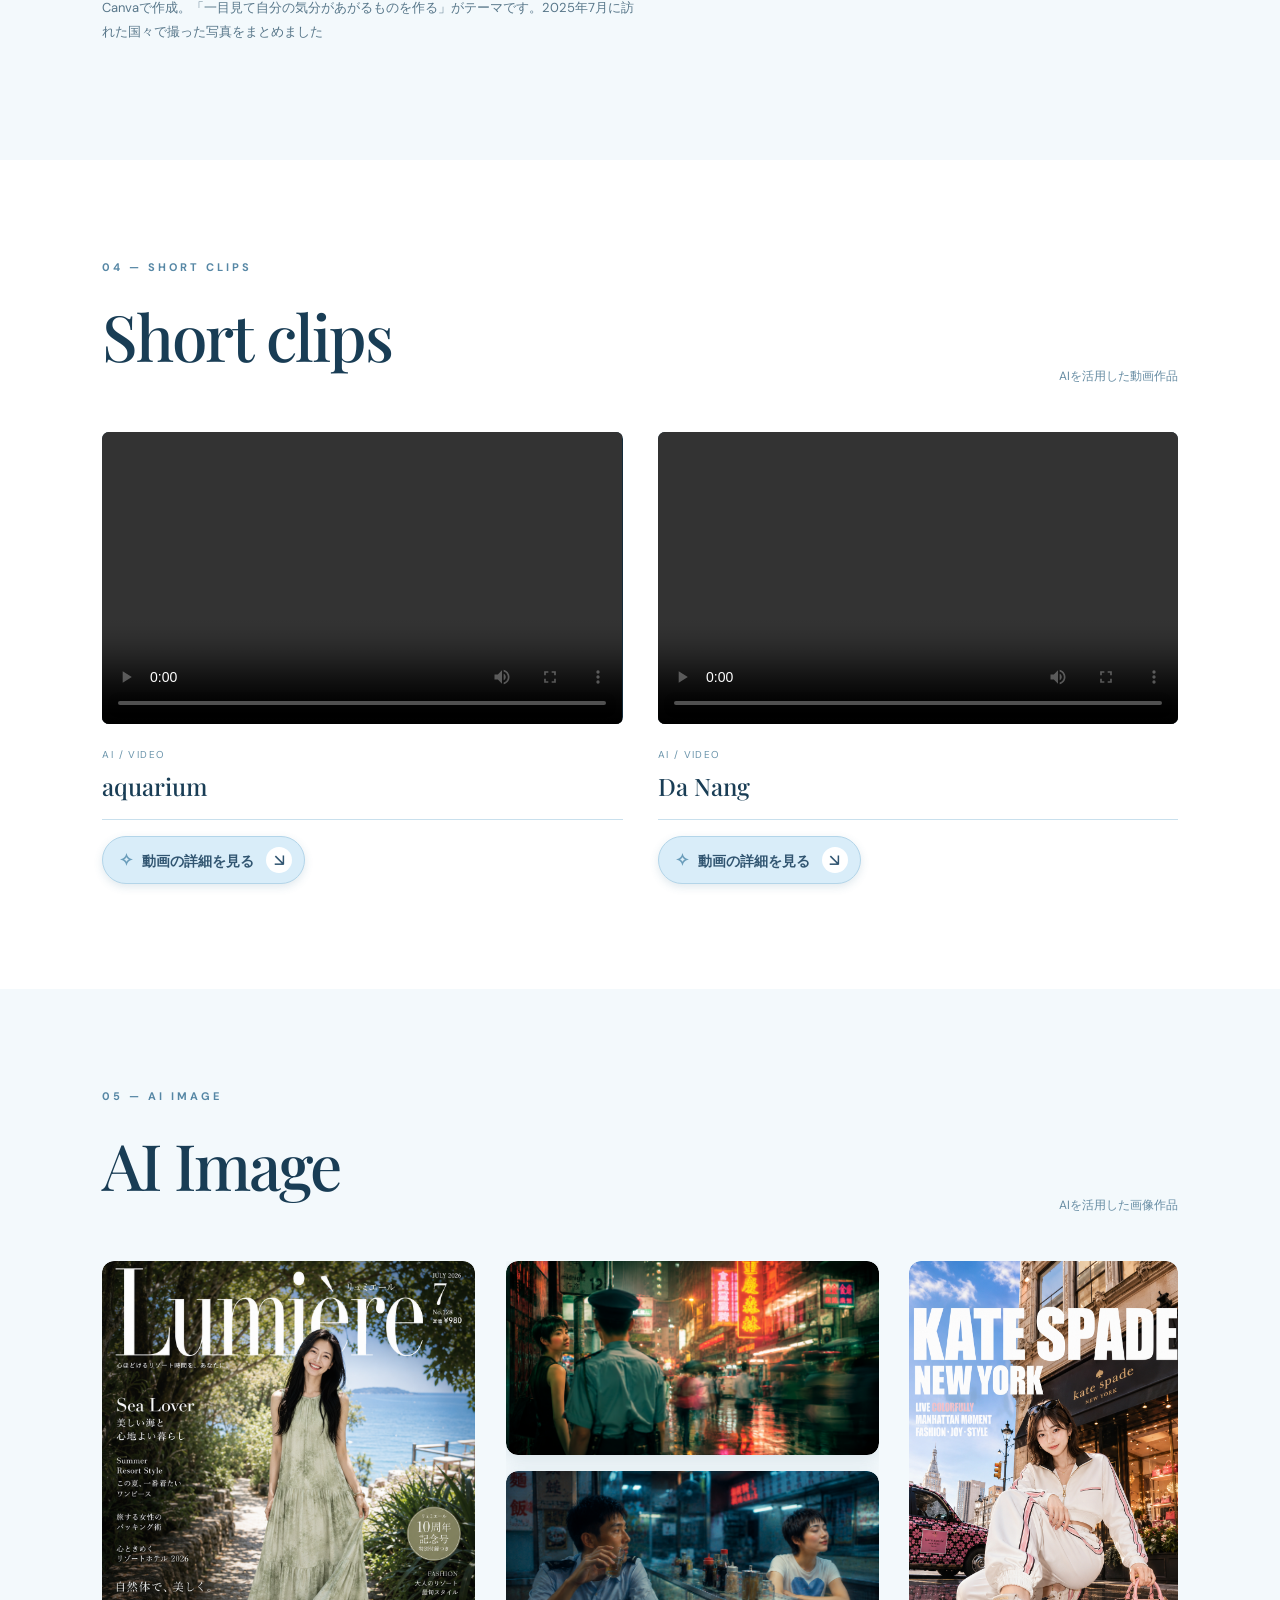
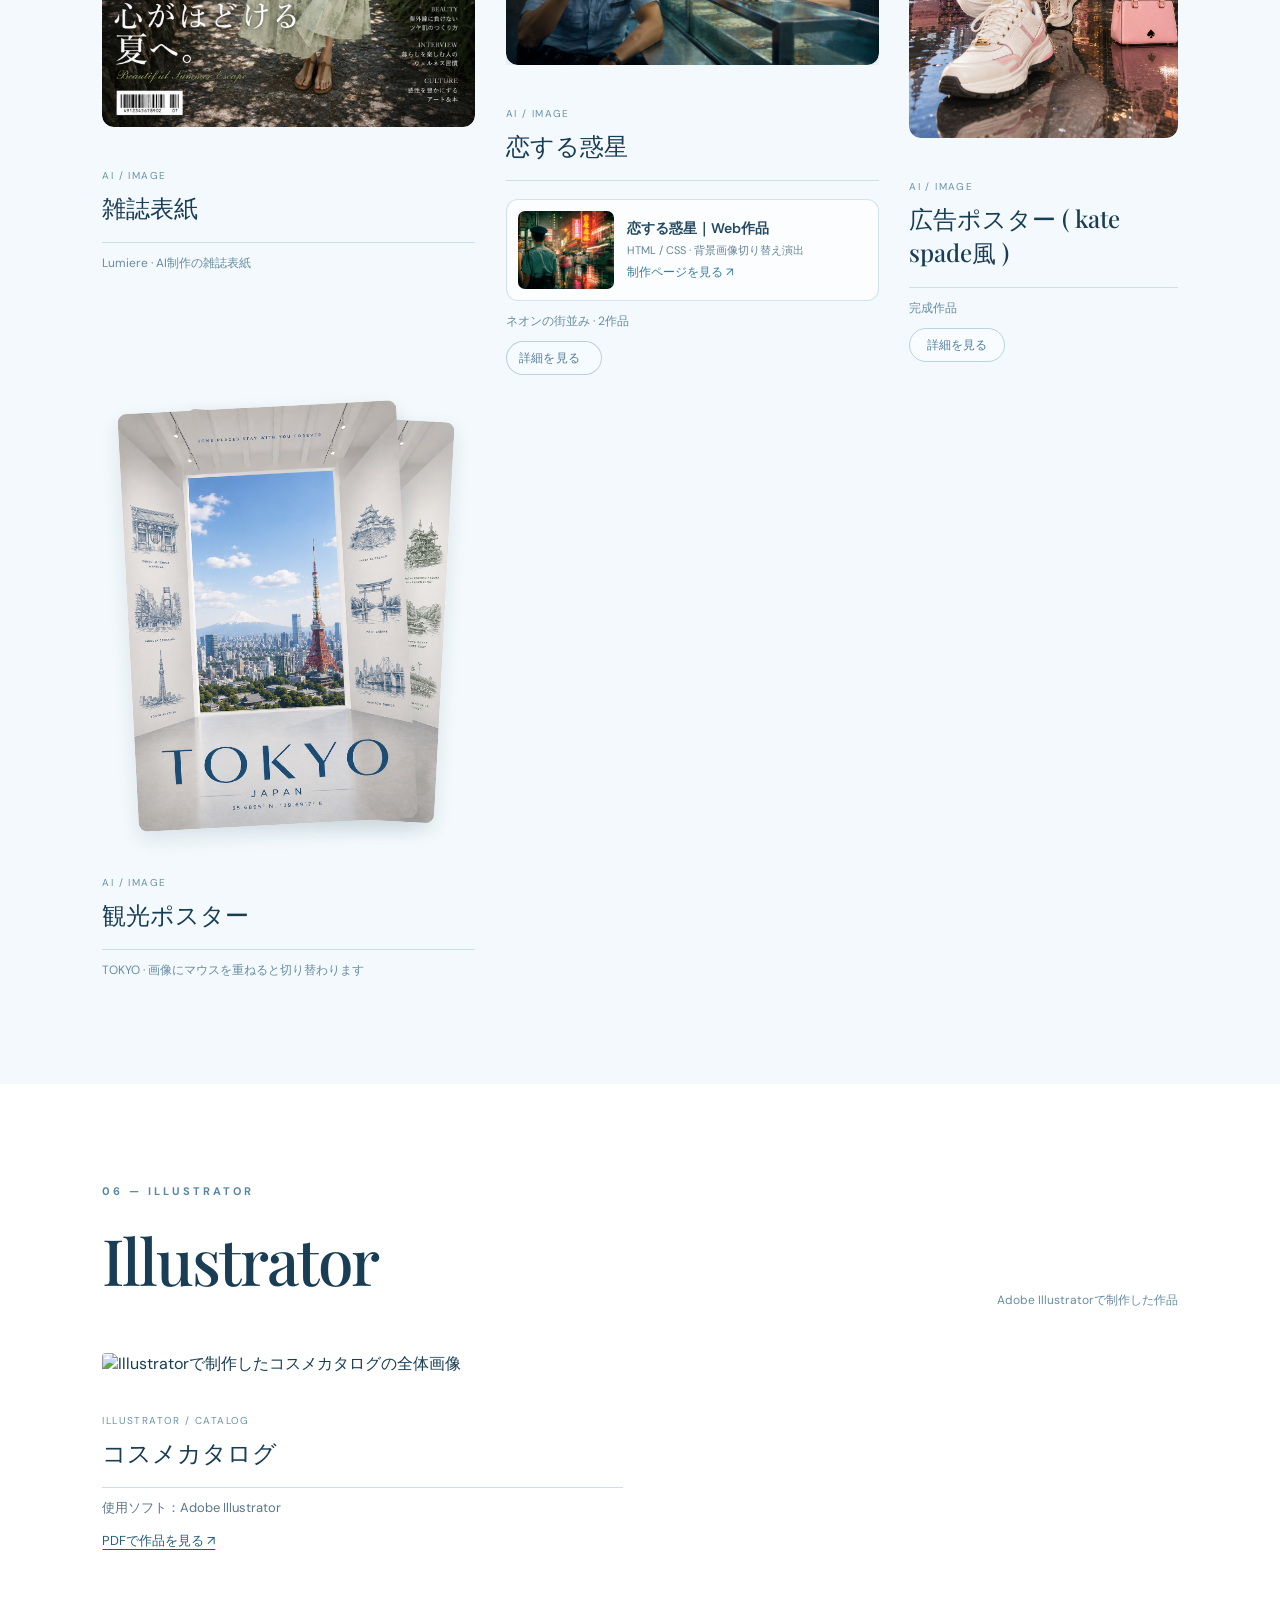
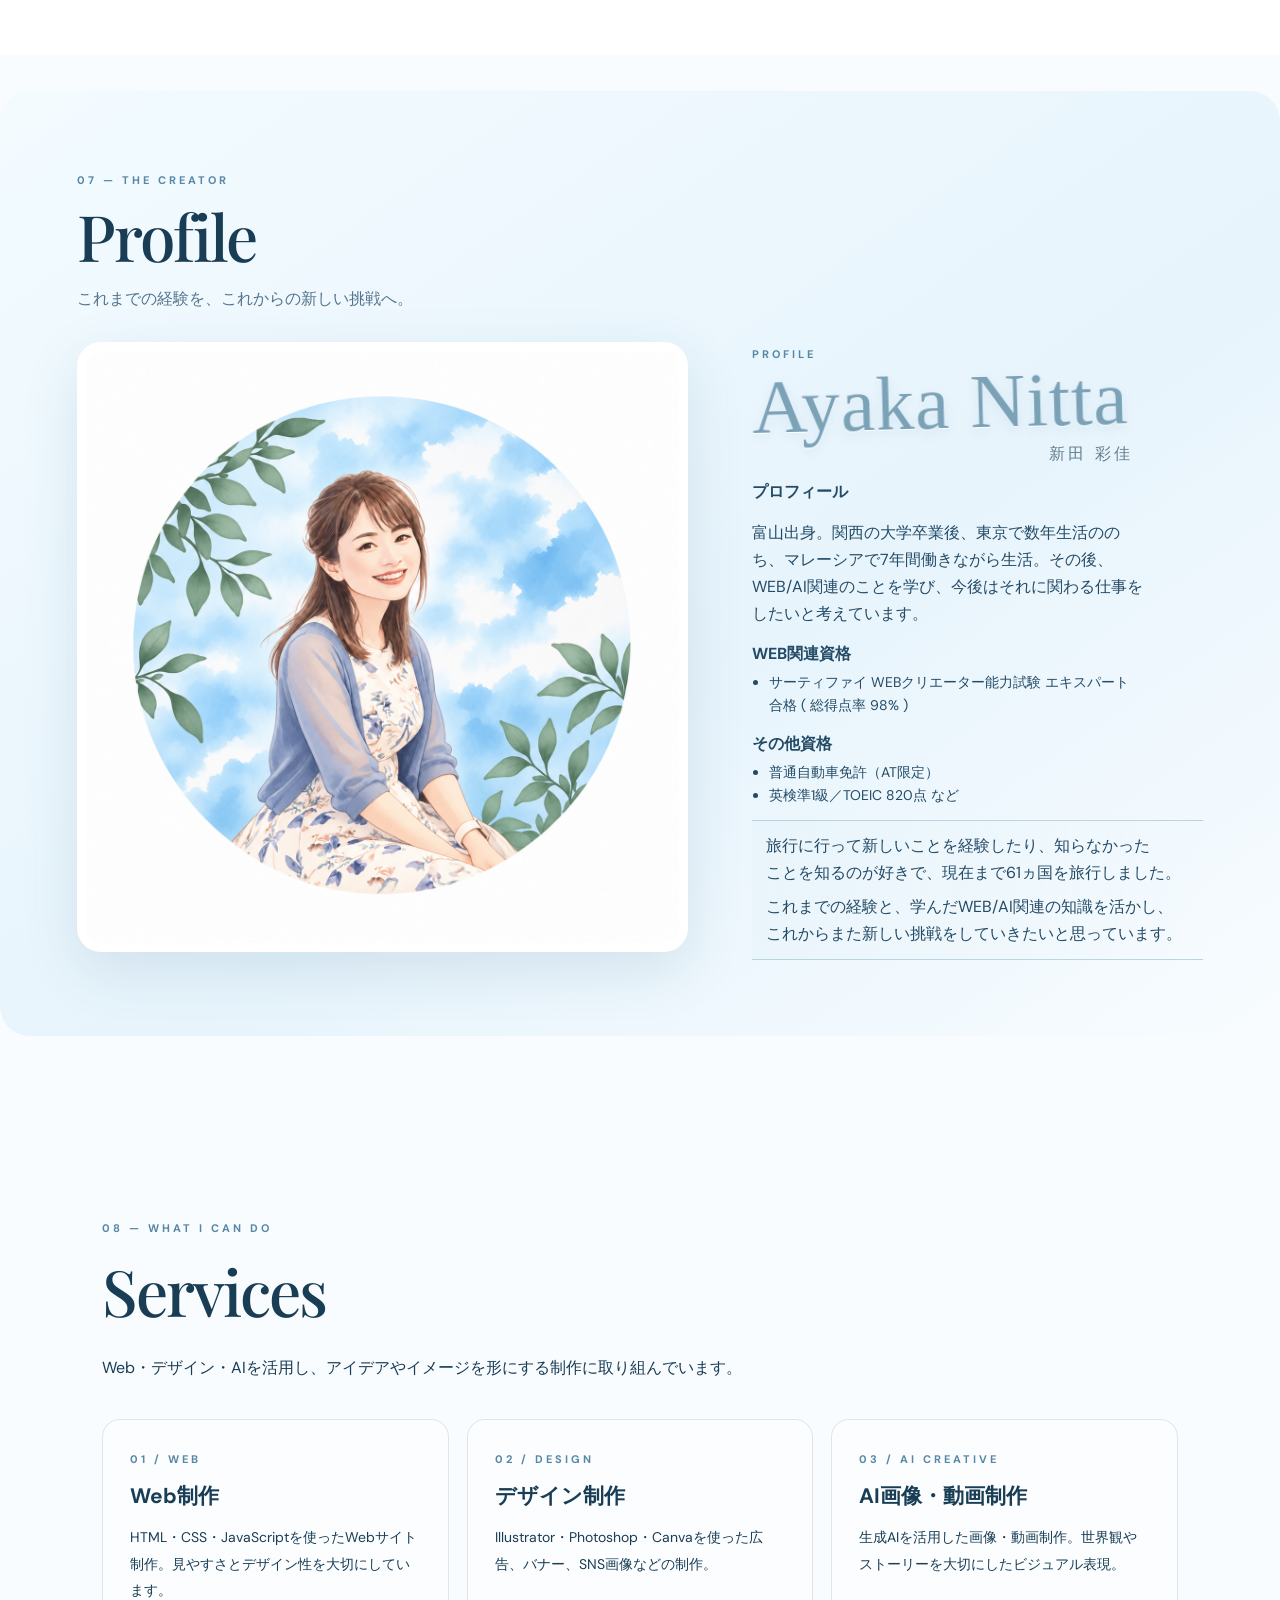
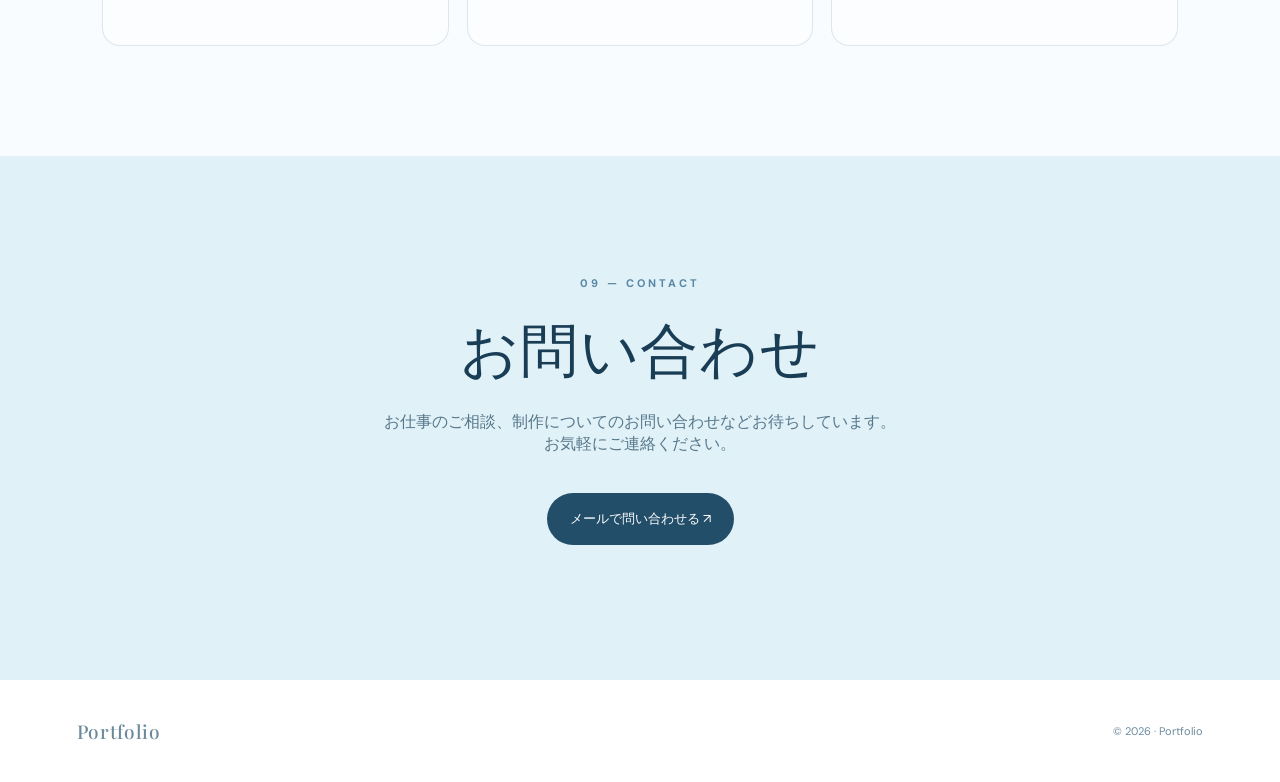
==== commit 81ca7ab1: "Refresh CSS for shifted hero collage" ====
--- a/skyfolio/index.html
+++ b/skyfolio/index.html
@@ -1,3 +1,3 @@
 <!DOCTYPE html>
 
-<html lang="ja"><head><meta charset="utf-8"/><meta content="width=device-width,initial-scale=1" name="viewport"/><meta content="Travel, design and AI creations — a creative portfolio." name="description"/><title>Portfolio.+°☆</title><link rel="icon" type="image/svg+xml" href="favicon.svg?v=20261026-round"/><link href="style.css?v=20261029-koi-preview" rel="stylesheet"/></head><body><header class="nav"><nav id="navlinks"><a href="#works">Works</a><a href="#ai-video">Short clips</a><a href="#ai-image">AI Image</a><a href="#illustrator">Illustrator</a><a href="#profile">Profile</a><a href="#services">Services</a><a href="#contact">Contact</a></nav><button aria-expanded="false" aria-label="メニューを開く" class="menu" id="menu">☰</button></header><main><section class="hero" id="home"><div class="hero-sparkles" aria-hidden="true"><span class="hero-sparkle sparkle-one">✳</span><span class="hero-sparkle sparkle-two">✳</span><span class="hero-sparkle sparkle-three">✳</span><span class="hero-sparkle sparkle-four">✳</span><span class="hero-sparkle sparkle-five">✳</span><span class="hero-sparkle sparkle-six">✳</span><span class="hero-sparkle sparkle-seven">✳</span><span class="hero-sparkle sparkle-eight">✳</span><span class="hero-sparkle sparkle-nine">✳</span><span class="hero-sparkle sparkle-ten">✳</span><span class="hero-sparkle sparkle-eleven">✳</span><span class="hero-sparkle sparkle-twelve">✳</span><span class="hero-sparkle sparkle-thirteen">✳</span><span class="hero-sparkle sparkle-fourteen">✳</span><span class="hero-sparkle sparkle-fifteen">✳</span><span class="hero-sparkle sparkle-sixteen">✳</span><span class="hero-sparkle sparkle-seventeen">✳</span><span class="hero-sparkle sparkle-eighteen">✳</span><span class="hero-sparkle sparkle-nineteen">✳</span><span class="hero-sparkle sparkle-twenty">✳</span><span class="hero-sparkle sparkle-twenty-one">✳</span><span class="hero-sparkle sparkle-twenty-two">✳</span><span class="hero-sparkle sparkle-twenty-three">✳</span><span class="hero-sparkle sparkle-twenty-four">✳</span><span class="hero-sparkle sparkle-twenty-five">✳</span><span class="hero-sparkle sparkle-twenty-six">✳</span><span class="hero-sparkle sparkle-twenty-seven">✳</span><span class="hero-sparkle sparkle-twenty-eight">✳</span><span class="hero-sparkle sparkle-twenty-nine">✳</span><span class="hero-sparkle sparkle-thirty">✳</span><span class="hero-sparkle sparkle-thirty-one">✳</span><span class="hero-sparkle sparkle-thirty-two">✳</span><span class="hero-sparkle sparkle-thirty-three">✳</span><span class="hero-sparkle sparkle-thirty-four">✳</span><span class="hero-sparkle sparkle-thirty-five">✳</span><span class="hero-sparkle sparkle-thirty-six">✳</span><span class="hero-sparkle sparkle-thirty-seven">✳</span><span class="hero-sparkle sparkle-thirty-eight">✳</span><span class="hero-sparkle sparkle-thirty-nine">✳</span><span class="hero-sparkle sparkle-forty">✳</span><span class="hero-sparkle sparkle-forty-one">✳</span><span class="hero-sparkle sparkle-forty-two">✳</span><span class="hero-sparkle sparkle-forty-three">✳</span><span class="hero-sparkle sparkle-forty-four">✳</span><span class="hero-sparkle sparkle-forty-five">✳</span><span class="hero-sparkle sparkle-forty-six">✳</span><span class="hero-sparkle sparkle-forty-seven">✳</span><span class="hero-sparkle sparkle-forty-eight">✳</span><span class="hero-sparkle sparkle-forty-nine">✳</span><span class="hero-sparkle sparkle-fifty">✳</span><span class="hero-sparkle sparkle-fifty-one">✳</span><span class="hero-sparkle sparkle-fifty-two">✳</span><span class="hero-sparkle sparkle-fifty-three">✳</span><span class="hero-sparkle sparkle-fifty-four">✳</span><span class="hero-sparkle sparkle-fifty-five">✳</span><span class="hero-sparkle sparkle-fifty-six">✳</span><span class="hero-sparkle sparkle-fifty-seven">✳</span><span class="hero-falling-star">✳</span><span class="hero-falling-star shooting-star-two">✳</span><span class="hero-falling-star shooting-star-three">✳</span></div><div class="hero-copy"><span class="eyebrow">PORTFOLIO · 2026</span><h1>Portfolio</h1><p>好きなこと、興味のあることを大切に。<br/>Web・デザイン・AIを学びながら、制作に取り組んでいます。</p><a class="cta" href="#works">作品を見る <span>↗</span></a></div><div class="hero-art"><div class="hero-frame"><img alt="世界各地の旅の写真をまとめたコラージュ" src="assets/travel-hero-collage.png"/></div><span class="orbit">✳</span></div><div class="hero-bottom">SCROLL TO EXPLORE ↓</div></section><section class="works section" id="works"><div class="section-head"><div><span class="eyebrow">03 — SELECTED WORKS</span><h2>Works</h2></div><p>作品をクリックして詳しく見る ↗</p></div><div aria-label="作品カテゴリー" class="filters"><button class="filter active" data-filter="all">All works</button><button class="filter" data-filter="travel">Travel &amp; Photo</button><button class="filter" data-filter="design">Design</button></div><div class="work-grid" id="gallery"><article class="work-card travel-work-card" data-category="travel" data-description="Canvaで作成。「一目見て自分の気分があがるものを作る」がテーマです。2025年7月に訪れた国々で撮った写真をまとめました" data-src="assets/travel-works-collage.png" data-title="Mood Board"><button aria-label="Mood Board を拡大" class="work-image"><img alt="旅先で撮影した写真をまとめたコラージュ" src="assets/travel-works-collage.png"/></button><div class="work-info"><div><span>TRAVEL / MOODBOARD</span><h3>Mood Board</h3></div></div><p class="work-description">Canvaで作成。「一目見て自分の気分があがるものを作る」がテーマです。2025年7月に訪れた国々で撮った写真をまとめました</p></article><article class="work-card canva-card" data-category="design"><div class="canva-image-stack"><a class="canva-image canva-image-back" href="assets/toyama-canva.png" target="_blank" rel="noopener" aria-label="富山の旅の画像を拡大して見る"><img src="assets/toyama-canva.png" alt="富山の海の幸・山の幸・景色を紹介するCanva作品" loading="lazy"></a><a class="canva-image canva-image-front" href="assets/bali-canva.png" target="_blank" rel="noopener" aria-label="バリ島のグルメ画像を拡大して見る"><img src="assets/bali-canva.png" alt="バリ島グルメ3選のCanva作品" loading="lazy"></a></div><div class="work-info"><div><span>GRAPHIC DESIGN</span><h3>Canvaで作成したコンテンツ</h3></div></div></article></div></section><section class="section ai-video-section" id="ai-video"><div class="section-head"><div><span class="eyebrow">04 — SHORT CLIPS</span><h2>Short clips</h2></div><p>AIを活用した動画作品</p></div><div class="ai-video-grid"><article class="ai-video-card"><video aria-label="AIで制作した動画作品 1" controls="" playsinline="" preload="metadata" src="assets/007-2.mp4"></video><div class="work-info"><div><span>AI / VIDEO</span><h3>aquarium</h3></div></div><details class="ai-video-details"><summary><span class="ai-video-details-label">動画の詳細を見る</span><span class="ai-video-details-icon" aria-hidden="true"></span></summary><div class="ai-video-details-content"><p>8秒間のフォトリアルなシネマティック動画。</p><p>大型水族館の幻想的な館内。</p><p>17歳くらいの日本人女子高校生。</p><p>ピンクのオーバーサイズパーカー、<br>黒いプリーツスカート、<br>黒いレースアップブーツ。</p><p>大きな水槽の前をゆっくり歩きながら魚を見上げる。</p><p>スタイルシートをAIに共有し、キャラクターのイメージがブレないようにしました。</p><figure class="ai-video-model-sheet"><img src="assets/nitta2.png" alt="水族館のAI動画で使用したキャラクターのスタイルシート。ピンクのパーカーと黒いスカートの人物の表情・全身・衣装ディテールをまとめたもの" loading="lazy"><figcaption>制作時に使用したキャラクターのスタイルシート</figcaption></figure></div></details></article><article class="ai-video-card"><video aria-label="AIで制作した動画作品 2" controls="" playsinline="" preload="metadata" src="assets/775.mp4"></video><div class="work-info"><div><span>AI / VIDEO</span><h3>Da Nang</h3></div></div><details class="ai-video-details"><summary><span class="ai-video-details-label">動画の詳細を見る</span><span class="ai-video-details-icon" aria-hidden="true"></span></summary><div class="ai-video-details-content"><p>12秒のフォトリアルなシネマティック動画。</p><p>舞台はベトナム・ダナンの美しいビーチ。<br>透明度の高いエメラルドブルーの海、白い砂浜、ゆっくり揺れるヤシの木。<br>暖かい午後の柔らかな陽射し。<br>高級リゾートのような穏やかで開放的な雰囲気。</p><p>登場人物は20代前半の日本人女性2人。</p><p>モデルシートをGPTで作成。Google flowで動画を作成し、CapCutで動画に効果を追加しました。</p><details class="ai-kate-subdetails ai-danang-sheets"><summary>スタイルシート <span class="ai-video-details-icon" aria-hidden="true"></span></summary><div class="ai-danang-sheet-images"><a href="assets/style1.png" target="_blank" rel="noopener" aria-label="Da Nangのスタイルシート1を拡大して見る"><img src="assets/style1.png" alt="Da Nangの動画で使用した白いワンピースの女性のモデルシート" loading="lazy"></a><a href="assets/style2.png" target="_blank" rel="noopener" aria-label="Da Nangのスタイルシート2を拡大して見る"><img src="assets/style2.png" alt="Da Nangの動画で使用した淡いグリーンのワンピースの女性のモデルシート" loading="lazy"></a></div></details></div></details></article></div></section><section class="section ai-image-section" id="ai-image"><div class="section-head"><div><span class="eyebrow">05 — AI IMAGE</span><h2>AI Image</h2></div><p>AIを活用した画像作品</p></div><div class="ai-image-grid"><article class="ai-image-card ai-magazine-card"><a class="ai-magazine-image" href="assets/007-1.png" target="_blank" rel="noopener" aria-label="Lumiereの雑誌表紙を大きく見る"><img src="assets/007-1.png" alt="海辺のリゾートを背景にしたAI制作のファッション雑誌Lumiereの表紙" loading="lazy"><span class="star-zoom-mark" aria-hidden="true"><svg viewBox="0 0 36 36" focusable="false"><circle cx="15" cy="15" r="9" fill="none" stroke="currentColor" stroke-width="1.35"/><path d="M21.5 21.5 29 29" fill="none" stroke="currentColor" stroke-width="1.7" stroke-linecap="round"/><path class="star-zoom-spark" d="M15 7.7 Q15.8 14.2 22.3 15 Q15.8 15.8 15 22.3 Q14.2 15.8 7.7 15 Q14.2 14.2 15 7.7Z" fill="none" stroke="currentColor" stroke-width=".95"/></svg></span></a><div class="work-info"><div><span>AI / IMAGE</span><h3>雑誌表紙</h3></div></div><p class="ai-image-caption">Lumiere · AI制作の雑誌表紙</p></article><article class="ai-image-card ai-neon-card"><div class="ai-neon-vertical"><a href="assets/Rainy%20neon%20streets%20of%20Hong%20Kong.png" target="_blank" rel="noopener" aria-label="香港のネオン街の画像を拡大して見る"><img src="assets/Rainy%20neon%20streets%20of%20Hong%20Kong.png" alt="雨の香港のネオン街に立つ二人" loading="lazy"><span class="star-zoom-mark" aria-hidden="true"><svg viewBox="0 0 36 36" focusable="false"><circle cx="15" cy="15" r="9" fill="none" stroke="currentColor" stroke-width="1.35"/><path d="M21.5 21.5 29 29" fill="none" stroke="currentColor" stroke-width="1.7" stroke-linecap="round"/><path class="star-zoom-spark" d="M15 7.7 Q15.8 14.2 22.3 15 Q15.8 15.8 15 22.3 Q14.2 15.8 7.7 15 Q14.2 14.2 15 7.7Z" fill="none" stroke="currentColor" stroke-width=".95"/></svg></span></a><a href="assets/Moody%20diner%20moment%20in%20neon%20glow.png" target="_blank" rel="noopener" aria-label="ネオンの飲食店の画像を拡大して見る"><img src="assets/Moody%20diner%20moment%20in%20neon%20glow.png" alt="青いネオンの飲食店で過ごす二人" loading="lazy"><span class="star-zoom-mark" aria-hidden="true"><svg viewBox="0 0 36 36" focusable="false"><circle cx="15" cy="15" r="9" fill="none" stroke="currentColor" stroke-width="1.35"/><path d="M21.5 21.5 29 29" fill="none" stroke="currentColor" stroke-width="1.7" stroke-linecap="round"/><path class="star-zoom-spark" d="M15 7.7 Q15.8 14.2 22.3 15 Q15.8 15.8 15 22.3 Q14.2 15.8 7.7 15 Q14.2 14.2 15 7.7Z" fill="none" stroke="currentColor" stroke-width=".95"/></svg></span></a></div><div class="work-info"><div><span>AI / IMAGE</span><h3>恋する惑星</h3></div></div><div class="koi-page-preview"><a class="koi-page-preview-link" href="koisuruwakusei.html" target="_blank" rel="noopener noreferrer" aria-label="恋する惑星のWeb制作ページを新しいタブで開く"><img src="assets/恋する惑星.nitta.png" alt="恋する惑星のWeb制作ページの背景イメージ" loading="lazy"><span class="koi-page-preview-text"><strong>恋する惑星｜Web作品</strong><small>HTML / CSS · 背景画像切り替え演出</small><span class="koi-page-preview-action">制作ページを見る ↗</span></span></a></div><p class="ai-image-caption">ネオンの街並み · 2作品</p><details class="ai-video-details ai-neon-details"><summary><span class="ai-video-details-label">詳細を見る</span><span class="ai-video-details-icon" aria-hidden="true"></span></summary><div class="ai-video-details-content"><p>フェイオンの「恋する惑星」をイメージした実写風の、映画の一場面の画像。<br>この映画を見たことがない人も、見てみたくなるような映画の雰囲気が伝わるものを作るようにAIに指示しました。</p><p>舞台は香港の夜の街、90年代、映画の一場面、香港のネオン。画像の中には男女2人を配置します。<br>女性は実際のフェイオンに似た、ショートヘアのスラっとした女性。警察官の男性。女性が男性に片思いをしている感じが伝わる様子。</p><p>この映画のポップでスタイリッシュな感じが伝わるようなものになるよう指示。</p></div></details></article><article class="ai-image-card ai-kate-card"><a class="ai-magazine-image ai-kate-image" href="assets/107-2.png" target="_blank" rel="noopener" aria-label="Kate Spade風AIファッション広告作品を拡大して見る"><img loading="lazy" alt="ニューヨークの街並みを背景にしたKate Spade風のAIファッション広告作品" src="assets/107-2.png"><span class="star-zoom-mark" aria-hidden="true"><svg viewBox="0 0 36 36" focusable="false"><circle cx="15" cy="15" r="9" fill="none" stroke="currentColor" stroke-width="1.35"/><path d="M21.5 21.5 29 29" fill="none" stroke="currentColor" stroke-width="1.7" stroke-linecap="round"/><path class="star-zoom-spark" d="M15 7.7 Q15.8 14.2 22.3 15 Q15.8 15.8 15 22.3 Q14.2 15.8 7.7 15 Q14.2 14.2 15 7.7Z" fill="none" stroke="currentColor" stroke-width=".95"/></svg></span></a><div class="work-info"><div><span>AI / IMAGE</span><h3>広告ポスター ( kate spade風 )</h3></div></div><p class="ai-image-caption">完成作品</p><details class="ai-video-details ai-neon-details ai-kate-details"><summary><span class="ai-video-details-label">詳細を見る</span><span class="ai-video-details-icon" aria-hidden="true"></span></summary><div class="ai-video-details-content"><p>Kate Spade New York風・ニューヨーク広告ポスター</p><p>ブランドのイメージを添付した画像をAIに参照してもらい作成。</p><p>実在の広告をそのまま複製するのではなく、Kate Spade New Yorkの明るく洗練された世界観を取り入れた、架空のファッションキャンペーンポスターとして制作するように指示。</p><p>高級ファッションブランドの広告ポスター<br>フォトリアル<br>高解像度<br>SNS広告として目を引く構成<br>明るく華やかで、女性誌の表紙のような仕上がり</p><p>添付したモデルシートの日本人女性を、そのまま使用するように指示をいれました。</p></div></details></article><article class="ai-image-card ai-travel-card"><button type="button" class="ai-travel-stack" aria-label="表示中の観光ポスターの画像を拡大して見る"><img class="ai-travel-back" src="assets/tonami.png" alt="砺波の風景と名所を紹介するトラベルポスター" loading="lazy"><img class="ai-travel-front" src="assets/tokyo.png" alt="東京の風景と名所を紹介するトラベルポスター" loading="lazy"></button><div class="work-info"><div><span>AI / IMAGE</span><h3>観光ポスター</h3></div></div><p class="ai-image-caption ai-travel-caption">TOKYO · 画像にマウスを重ねると切り替わります</p></article></div></section><section class="section illustrator-section" id="illustrator"><div class="section-head"><div><span class="eyebrow">06 — ILLUSTRATOR</span><h2>Illustrator</h2></div><p>Adobe Illustratorで制作した作品</p></div><div class="illustrator-grid"><article class="illustrator-card"><a class="illustrator-image" href="assets/catalog1.pdf" target="_blank" rel="noopener" aria-label="コスメカタログのPDFを見る"><img src="assets/illustrator-catalog-preview.png?v=catalog1" alt="Illustratorで制作したコスメカタログの全体画像" loading="lazy" /><span class="illustrator-zoom">↗</span></a><div class="work-info"><div><span>ILLUSTRATOR / CATALOG</span><h3>コスメカタログ</h3></div></div><p class="work-description">使用ソフト：Adobe Illustrator</p><a class="illustrator-pdf-link" href="assets/catalog1.pdf" target="_blank" rel="noopener">PDFで作品を見る ↗</a></article></div></section><section aria-labelledby="profile-title" class="profile-section section" id="profile"><div class="profile-heading"><span class="eyebrow">07 — THE CREATOR</span><h2 id="profile-title">Profile</h2><p>これまでの経験を、これからの新しい挑戦へ。</p></div><div class="profile-layout"><div class="profile-image"><img alt="青空と植物を背景にしたプロフィール用水彩イラスト" loading="lazy" src="assets/ayaka-profile.png"/></div><div class="profile-copy"><span class="eyebrow">PROFILE</span><h3><span class="name-en">Ayaka Nitta</span><span class="name-ja">新田 彩佳</span></h3><h4 class="profile-subtitle">プロフィール</h4><p>富山出身。関西の大学卒業後、東京で数年生活ののち、マレーシアで7年間働きながら生活。その後、WEB/AI関連のことを学び、今後はそれに関わる仕事をしたいと考えています。</p><h4 class="profile-subtitle">WEB関連資格</h4><ul class="profile-list"><li>サーティファイ WEBクリエーター能力試験 エキスパート 合格 <span class="qualification-score">( 総得点率 98% )</span></li></ul><h4 class="profile-subtitle">その他資格</h4><ul class="profile-list"><li>普通自動車免許（AT限定）</li><li>英検準1級／TOEIC 820点 など</li></ul><div class="profile-personal-note"><p>旅行に行って新しいことを経験したり、知らなかったことを知るのが好きで、現在まで61ヵ国を旅行しました。</p><p>これまでの経験と、学んだWEB/AI関連の知識を活かし、これからまた新しい挑戦をしていきたいと思っています。</p></div></div></div></section><section class="section extra-section" id="services"><span class="eyebrow">08 — WHAT I CAN DO</span><h2>Services</h2><p class="extra-lead">Web・デザイン・AIを活用し、アイデアやイメージを形にする制作に取り組んでいます。</p><div class="extra-grid"><article class="extra-card"><span class="eyebrow">01 / WEB</span><h3>Web制作</h3><p>HTML・CSS・JavaScriptを使ったWebサイト制作。見やすさとデザイン性を大切にしています。</p></article><article class="extra-card"><span class="eyebrow">02 / DESIGN</span><h3>デザイン制作</h3><p>Illustrator・Photoshop・Canvaを使った広告、バナー、SNS画像などの制作。</p></article><article class="extra-card"><span class="eyebrow">03 / AI CREATIVE</span><h3>AI画像・動画制作</h3><p>生成AIを活用した画像・動画制作。世界観やストーリーを大切にしたビジュアル表現。</p></article></div></section><section class="contact section" id="contact"><span class="eyebrow">09 — CONTACT</span><h2>お問い合わせ</h2><p>お仕事のご相談、制作についてのお問い合わせなどお待ちしています。<br>お気軽にご連絡ください。</p><a class="cta" href="mailto:hello@example.com">メールで問い合わせる ↗</a><small></small></section></main><footer><a class="site-wordmark" href="#home">Portfolio</a><span>© 2026 · Portfolio</span></footer><dialog id="lightbox"><button aria-label="閉じる" class="close" id="close">×</button><div id="modal-media"></div><button type="button" class="lightbox-next" id="lightbox-next" aria-label="次の画像を見る" hidden>❯</button></dialog><script src="script.js?v=20261021-travel-hover"></script></body></html>
+<html lang="ja"><head><meta charset="utf-8"/><meta content="width=device-width,initial-scale=1" name="viewport"/><meta content="Travel, design and AI creations — a creative portfolio." name="description"/><title>Portfolio.+°☆</title><link rel="icon" type="image/svg+xml" href="favicon.svg?v=20261026-round"/><link href="style.css?v=20261029-hero-left" rel="stylesheet"/></head><body><header class="nav"><nav id="navlinks"><a href="#works">Works</a><a href="#ai-video">Short clips</a><a href="#ai-image">AI Image</a><a href="#illustrator">Illustrator</a><a href="#profile">Profile</a><a href="#services">Services</a><a href="#contact">Contact</a></nav><button aria-expanded="false" aria-label="メニューを開く" class="menu" id="menu">☰</button></header><main><section class="hero" id="home"><div class="hero-sparkles" aria-hidden="true"><span class="hero-sparkle sparkle-one">✳</span><span class="hero-sparkle sparkle-two">✳</span><span class="hero-sparkle sparkle-three">✳</span><span class="hero-sparkle sparkle-four">✳</span><span class="hero-sparkle sparkle-five">✳</span><span class="hero-sparkle sparkle-six">✳</span><span class="hero-sparkle sparkle-seven">✳</span><span class="hero-sparkle sparkle-eight">✳</span><span class="hero-sparkle sparkle-nine">✳</span><span class="hero-sparkle sparkle-ten">✳</span><span class="hero-sparkle sparkle-eleven">✳</span><span class="hero-sparkle sparkle-twelve">✳</span><span class="hero-sparkle sparkle-thirteen">✳</span><span class="hero-sparkle sparkle-fourteen">✳</span><span class="hero-sparkle sparkle-fifteen">✳</span><span class="hero-sparkle sparkle-sixteen">✳</span><span class="hero-sparkle sparkle-seventeen">✳</span><span class="hero-sparkle sparkle-eighteen">✳</span><span class="hero-sparkle sparkle-nineteen">✳</span><span class="hero-sparkle sparkle-twenty">✳</span><span class="hero-sparkle sparkle-twenty-one">✳</span><span class="hero-sparkle sparkle-twenty-two">✳</span><span class="hero-sparkle sparkle-twenty-three">✳</span><span class="hero-sparkle sparkle-twenty-four">✳</span><span class="hero-sparkle sparkle-twenty-five">✳</span><span class="hero-sparkle sparkle-twenty-six">✳</span><span class="hero-sparkle sparkle-twenty-seven">✳</span><span class="hero-sparkle sparkle-twenty-eight">✳</span><span class="hero-sparkle sparkle-twenty-nine">✳</span><span class="hero-sparkle sparkle-thirty">✳</span><span class="hero-sparkle sparkle-thirty-one">✳</span><span class="hero-sparkle sparkle-thirty-two">✳</span><span class="hero-sparkle sparkle-thirty-three">✳</span><span class="hero-sparkle sparkle-thirty-four">✳</span><span class="hero-sparkle sparkle-thirty-five">✳</span><span class="hero-sparkle sparkle-thirty-six">✳</span><span class="hero-sparkle sparkle-thirty-seven">✳</span><span class="hero-sparkle sparkle-thirty-eight">✳</span><span class="hero-sparkle sparkle-thirty-nine">✳</span><span class="hero-sparkle sparkle-forty">✳</span><span class="hero-sparkle sparkle-forty-one">✳</span><span class="hero-sparkle sparkle-forty-two">✳</span><span class="hero-sparkle sparkle-forty-three">✳</span><span class="hero-sparkle sparkle-forty-four">✳</span><span class="hero-sparkle sparkle-forty-five">✳</span><span class="hero-sparkle sparkle-forty-six">✳</span><span class="hero-sparkle sparkle-forty-seven">✳</span><span class="hero-sparkle sparkle-forty-eight">✳</span><span class="hero-sparkle sparkle-forty-nine">✳</span><span class="hero-sparkle sparkle-fifty">✳</span><span class="hero-sparkle sparkle-fifty-one">✳</span><span class="hero-sparkle sparkle-fifty-two">✳</span><span class="hero-sparkle sparkle-fifty-three">✳</span><span class="hero-sparkle sparkle-fifty-four">✳</span><span class="hero-sparkle sparkle-fifty-five">✳</span><span class="hero-sparkle sparkle-fifty-six">✳</span><span class="hero-sparkle sparkle-fifty-seven">✳</span><span class="hero-falling-star">✳</span><span class="hero-falling-star shooting-star-two">✳</span><span class="hero-falling-star shooting-star-three">✳</span></div><div class="hero-copy"><span class="eyebrow">PORTFOLIO · 2026</span><h1>Portfolio</h1><p>好きなこと、興味のあることを大切に。<br/>Web・デザイン・AIを学びながら、制作に取り組んでいます。</p><a class="cta" href="#works">作品を見る <span>↗</span></a></div><div class="hero-art"><div class="hero-frame"><img alt="世界各地の旅の写真をまとめたコラージュ" src="assets/travel-hero-collage.png"/></div><span class="orbit">✳</span></div><div class="hero-bottom">SCROLL TO EXPLORE ↓</div></section><section class="works section" id="works"><div class="section-head"><div><span class="eyebrow">03 — SELECTED WORKS</span><h2>Works</h2></div><p>作品をクリックして詳しく見る ↗</p></div><div aria-label="作品カテゴリー" class="filters"><button class="filter active" data-filter="all">All works</button><button class="filter" data-filter="travel">Travel &amp; Photo</button><button class="filter" data-filter="design">Design</button></div><div class="work-grid" id="gallery"><article class="work-card travel-work-card" data-category="travel" data-description="Canvaで作成。「一目見て自分の気分があがるものを作る」がテーマです。2025年7月に訪れた国々で撮った写真をまとめました" data-src="assets/travel-works-collage.png" data-title="Mood Board"><button aria-label="Mood Board を拡大" class="work-image"><img alt="旅先で撮影した写真をまとめたコラージュ" src="assets/travel-works-collage.png"/></button><div class="work-info"><div><span>TRAVEL / MOODBOARD</span><h3>Mood Board</h3></div></div><p class="work-description">Canvaで作成。「一目見て自分の気分があがるものを作る」がテーマです。2025年7月に訪れた国々で撮った写真をまとめました</p></article><article class="work-card canva-card" data-category="design"><div class="canva-image-stack"><a class="canva-image canva-image-back" href="assets/toyama-canva.png" target="_blank" rel="noopener" aria-label="富山の旅の画像を拡大して見る"><img src="assets/toyama-canva.png" alt="富山の海の幸・山の幸・景色を紹介するCanva作品" loading="lazy"></a><a class="canva-image canva-image-front" href="assets/bali-canva.png" target="_blank" rel="noopener" aria-label="バリ島のグルメ画像を拡大して見る"><img src="assets/bali-canva.png" alt="バリ島グルメ3選のCanva作品" loading="lazy"></a></div><div class="work-info"><div><span>GRAPHIC DESIGN</span><h3>Canvaで作成したコンテンツ</h3></div></div></article></div></section><section class="section ai-video-section" id="ai-video"><div class="section-head"><div><span class="eyebrow">04 — SHORT CLIPS</span><h2>Short clips</h2></div><p>AIを活用した動画作品</p></div><div class="ai-video-grid"><article class="ai-video-card"><video aria-label="AIで制作した動画作品 1" controls="" playsinline="" preload="metadata" src="assets/007-2.mp4"></video><div class="work-info"><div><span>AI / VIDEO</span><h3>aquarium</h3></div></div><details class="ai-video-details"><summary><span class="ai-video-details-label">動画の詳細を見る</span><span class="ai-video-details-icon" aria-hidden="true"></span></summary><div class="ai-video-details-content"><p>8秒間のフォトリアルなシネマティック動画。</p><p>大型水族館の幻想的な館内。</p><p>17歳くらいの日本人女子高校生。</p><p>ピンクのオーバーサイズパーカー、<br>黒いプリーツスカート、<br>黒いレースアップブーツ。</p><p>大きな水槽の前をゆっくり歩きながら魚を見上げる。</p><p>スタイルシートをAIに共有し、キャラクターのイメージがブレないようにしました。</p><figure class="ai-video-model-sheet"><img src="assets/nitta2.png" alt="水族館のAI動画で使用したキャラクターのスタイルシート。ピンクのパーカーと黒いスカートの人物の表情・全身・衣装ディテールをまとめたもの" loading="lazy"><figcaption>制作時に使用したキャラクターのスタイルシート</figcaption></figure></div></details></article><article class="ai-video-card"><video aria-label="AIで制作した動画作品 2" controls="" playsinline="" preload="metadata" src="assets/775.mp4"></video><div class="work-info"><div><span>AI / VIDEO</span><h3>Da Nang</h3></div></div><details class="ai-video-details"><summary><span class="ai-video-details-label">動画の詳細を見る</span><span class="ai-video-details-icon" aria-hidden="true"></span></summary><div class="ai-video-details-content"><p>12秒のフォトリアルなシネマティック動画。</p><p>舞台はベトナム・ダナンの美しいビーチ。<br>透明度の高いエメラルドブルーの海、白い砂浜、ゆっくり揺れるヤシの木。<br>暖かい午後の柔らかな陽射し。<br>高級リゾートのような穏やかで開放的な雰囲気。</p><p>登場人物は20代前半の日本人女性2人。</p><p>モデルシートをGPTで作成。Google flowで動画を作成し、CapCutで動画に効果を追加しました。</p><details class="ai-kate-subdetails ai-danang-sheets"><summary>スタイルシート <span class="ai-video-details-icon" aria-hidden="true"></span></summary><div class="ai-danang-sheet-images"><a href="assets/style1.png" target="_blank" rel="noopener" aria-label="Da Nangのスタイルシート1を拡大して見る"><img src="assets/style1.png" alt="Da Nangの動画で使用した白いワンピースの女性のモデルシート" loading="lazy"></a><a href="assets/style2.png" target="_blank" rel="noopener" aria-label="Da Nangのスタイルシート2を拡大して見る"><img src="assets/style2.png" alt="Da Nangの動画で使用した淡いグリーンのワンピースの女性のモデルシート" loading="lazy"></a></div></details></div></details></article></div></section><section class="section ai-image-section" id="ai-image"><div class="section-head"><div><span class="eyebrow">05 — AI IMAGE</span><h2>AI Image</h2></div><p>AIを活用した画像作品</p></div><div class="ai-image-grid"><article class="ai-image-card ai-magazine-card"><a class="ai-magazine-image" href="assets/007-1.png" target="_blank" rel="noopener" aria-label="Lumiereの雑誌表紙を大きく見る"><img src="assets/007-1.png" alt="海辺のリゾートを背景にしたAI制作のファッション雑誌Lumiereの表紙" loading="lazy"><span class="star-zoom-mark" aria-hidden="true"><svg viewBox="0 0 36 36" focusable="false"><circle cx="15" cy="15" r="9" fill="none" stroke="currentColor" stroke-width="1.35"/><path d="M21.5 21.5 29 29" fill="none" stroke="currentColor" stroke-width="1.7" stroke-linecap="round"/><path class="star-zoom-spark" d="M15 7.7 Q15.8 14.2 22.3 15 Q15.8 15.8 15 22.3 Q14.2 15.8 7.7 15 Q14.2 14.2 15 7.7Z" fill="none" stroke="currentColor" stroke-width=".95"/></svg></span></a><div class="work-info"><div><span>AI / IMAGE</span><h3>雑誌表紙</h3></div></div><p class="ai-image-caption">Lumiere · AI制作の雑誌表紙</p></article><article class="ai-image-card ai-neon-card"><div class="ai-neon-vertical"><a href="assets/Rainy%20neon%20streets%20of%20Hong%20Kong.png" target="_blank" rel="noopener" aria-label="香港のネオン街の画像を拡大して見る"><img src="assets/Rainy%20neon%20streets%20of%20Hong%20Kong.png" alt="雨の香港のネオン街に立つ二人" loading="lazy"><span class="star-zoom-mark" aria-hidden="true"><svg viewBox="0 0 36 36" focusable="false"><circle cx="15" cy="15" r="9" fill="none" stroke="currentColor" stroke-width="1.35"/><path d="M21.5 21.5 29 29" fill="none" stroke="currentColor" stroke-width="1.7" stroke-linecap="round"/><path class="star-zoom-spark" d="M15 7.7 Q15.8 14.2 22.3 15 Q15.8 15.8 15 22.3 Q14.2 15.8 7.7 15 Q14.2 14.2 15 7.7Z" fill="none" stroke="currentColor" stroke-width=".95"/></svg></span></a><a href="assets/Moody%20diner%20moment%20in%20neon%20glow.png" target="_blank" rel="noopener" aria-label="ネオンの飲食店の画像を拡大して見る"><img src="assets/Moody%20diner%20moment%20in%20neon%20glow.png" alt="青いネオンの飲食店で過ごす二人" loading="lazy"><span class="star-zoom-mark" aria-hidden="true"><svg viewBox="0 0 36 36" focusable="false"><circle cx="15" cy="15" r="9" fill="none" stroke="currentColor" stroke-width="1.35"/><path d="M21.5 21.5 29 29" fill="none" stroke="currentColor" stroke-width="1.7" stroke-linecap="round"/><path class="star-zoom-spark" d="M15 7.7 Q15.8 14.2 22.3 15 Q15.8 15.8 15 22.3 Q14.2 15.8 7.7 15 Q14.2 14.2 15 7.7Z" fill="none" stroke="currentColor" stroke-width=".95"/></svg></span></a></div><div class="work-info"><div><span>AI / IMAGE</span><h3>恋する惑星</h3></div></div><div class="koi-page-preview"><a class="koi-page-preview-link" href="koisuruwakusei.html" target="_blank" rel="noopener noreferrer" aria-label="恋する惑星のWeb制作ページを新しいタブで開く"><img src="assets/恋する惑星.nitta.png" alt="恋する惑星のWeb制作ページの背景イメージ" loading="lazy"><span class="koi-page-preview-text"><strong>恋する惑星｜Web作品</strong><small>HTML / CSS · 背景画像切り替え演出</small><span class="koi-page-preview-action">制作ページを見る ↗</span></span></a></div><p class="ai-image-caption">ネオンの街並み · 2作品</p><details class="ai-video-details ai-neon-details"><summary><span class="ai-video-details-label">詳細を見る</span><span class="ai-video-details-icon" aria-hidden="true"></span></summary><div class="ai-video-details-content"><p>フェイオンの「恋する惑星」をイメージした実写風の、映画の一場面の画像。<br>この映画を見たことがない人も、見てみたくなるような映画の雰囲気が伝わるものを作るようにAIに指示しました。</p><p>舞台は香港の夜の街、90年代、映画の一場面、香港のネオン。画像の中には男女2人を配置します。<br>女性は実際のフェイオンに似た、ショートヘアのスラっとした女性。警察官の男性。女性が男性に片思いをしている感じが伝わる様子。</p><p>この映画のポップでスタイリッシュな感じが伝わるようなものになるよう指示。</p></div></details></article><article class="ai-image-card ai-kate-card"><a class="ai-magazine-image ai-kate-image" href="assets/107-2.png" target="_blank" rel="noopener" aria-label="Kate Spade風AIファッション広告作品を拡大して見る"><img loading="lazy" alt="ニューヨークの街並みを背景にしたKate Spade風のAIファッション広告作品" src="assets/107-2.png"><span class="star-zoom-mark" aria-hidden="true"><svg viewBox="0 0 36 36" focusable="false"><circle cx="15" cy="15" r="9" fill="none" stroke="currentColor" stroke-width="1.35"/><path d="M21.5 21.5 29 29" fill="none" stroke="currentColor" stroke-width="1.7" stroke-linecap="round"/><path class="star-zoom-spark" d="M15 7.7 Q15.8 14.2 22.3 15 Q15.8 15.8 15 22.3 Q14.2 15.8 7.7 15 Q14.2 14.2 15 7.7Z" fill="none" stroke="currentColor" stroke-width=".95"/></svg></span></a><div class="work-info"><div><span>AI / IMAGE</span><h3>広告ポスター ( kate spade風 )</h3></div></div><p class="ai-image-caption">完成作品</p><details class="ai-video-details ai-neon-details ai-kate-details"><summary><span class="ai-video-details-label">詳細を見る</span><span class="ai-video-details-icon" aria-hidden="true"></span></summary><div class="ai-video-details-content"><p>Kate Spade New York風・ニューヨーク広告ポスター</p><p>ブランドのイメージを添付した画像をAIに参照してもらい作成。</p><p>実在の広告をそのまま複製するのではなく、Kate Spade New Yorkの明るく洗練された世界観を取り入れた、架空のファッションキャンペーンポスターとして制作するように指示。</p><p>高級ファッションブランドの広告ポスター<br>フォトリアル<br>高解像度<br>SNS広告として目を引く構成<br>明るく華やかで、女性誌の表紙のような仕上がり</p><p>添付したモデルシートの日本人女性を、そのまま使用するように指示をいれました。</p></div></details></article><article class="ai-image-card ai-travel-card"><button type="button" class="ai-travel-stack" aria-label="表示中の観光ポスターの画像を拡大して見る"><img class="ai-travel-back" src="assets/tonami.png" alt="砺波の風景と名所を紹介するトラベルポスター" loading="lazy"><img class="ai-travel-front" src="assets/tokyo.png" alt="東京の風景と名所を紹介するトラベルポスター" loading="lazy"></button><div class="work-info"><div><span>AI / IMAGE</span><h3>観光ポスター</h3></div></div><p class="ai-image-caption ai-travel-caption">TOKYO · 画像にマウスを重ねると切り替わります</p></article></div></section><section class="section illustrator-section" id="illustrator"><div class="section-head"><div><span class="eyebrow">06 — ILLUSTRATOR</span><h2>Illustrator</h2></div><p>Adobe Illustratorで制作した作品</p></div><div class="illustrator-grid"><article class="illustrator-card"><a class="illustrator-image" href="assets/catalog1.pdf" target="_blank" rel="noopener" aria-label="コスメカタログのPDFを見る"><img src="assets/illustrator-catalog-preview.png?v=catalog1" alt="Illustratorで制作したコスメカタログの全体画像" loading="lazy" /><span class="illustrator-zoom">↗</span></a><div class="work-info"><div><span>ILLUSTRATOR / CATALOG</span><h3>コスメカタログ</h3></div></div><p class="work-description">使用ソフト：Adobe Illustrator</p><a class="illustrator-pdf-link" href="assets/catalog1.pdf" target="_blank" rel="noopener">PDFで作品を見る ↗</a></article></div></section><section aria-labelledby="profile-title" class="profile-section section" id="profile"><div class="profile-heading"><span class="eyebrow">07 — THE CREATOR</span><h2 id="profile-title">Profile</h2><p>これまでの経験を、これからの新しい挑戦へ。</p></div><div class="profile-layout"><div class="profile-image"><img alt="青空と植物を背景にしたプロフィール用水彩イラスト" loading="lazy" src="assets/ayaka-profile.png"/></div><div class="profile-copy"><span class="eyebrow">PROFILE</span><h3><span class="name-en">Ayaka Nitta</span><span class="name-ja">新田 彩佳</span></h3><h4 class="profile-subtitle">プロフィール</h4><p>富山出身。関西の大学卒業後、東京で数年生活ののち、マレーシアで7年間働きながら生活。その後、WEB/AI関連のことを学び、今後はそれに関わる仕事をしたいと考えています。</p><h4 class="profile-subtitle">WEB関連資格</h4><ul class="profile-list"><li>サーティファイ WEBクリエーター能力試験 エキスパート 合格 <span class="qualification-score">( 総得点率 98% )</span></li></ul><h4 class="profile-subtitle">その他資格</h4><ul class="profile-list"><li>普通自動車免許（AT限定）</li><li>英検準1級／TOEIC 820点 など</li></ul><div class="profile-personal-note"><p>旅行に行って新しいことを経験したり、知らなかったことを知るのが好きで、現在まで61ヵ国を旅行しました。</p><p>これまでの経験と、学んだWEB/AI関連の知識を活かし、これからまた新しい挑戦をしていきたいと思っています。</p></div></div></div></section><section class="section extra-section" id="services"><span class="eyebrow">08 — WHAT I CAN DO</span><h2>Services</h2><p class="extra-lead">Web・デザイン・AIを活用し、アイデアやイメージを形にする制作に取り組んでいます。</p><div class="extra-grid"><article class="extra-card"><span class="eyebrow">01 / WEB</span><h3>Web制作</h3><p>HTML・CSS・JavaScriptを使ったWebサイト制作。見やすさとデザイン性を大切にしています。</p></article><article class="extra-card"><span class="eyebrow">02 / DESIGN</span><h3>デザイン制作</h3><p>Illustrator・Photoshop・Canvaを使った広告、バナー、SNS画像などの制作。</p></article><article class="extra-card"><span class="eyebrow">03 / AI CREATIVE</span><h3>AI画像・動画制作</h3><p>生成AIを活用した画像・動画制作。世界観やストーリーを大切にしたビジュアル表現。</p></article></div></section><section class="contact section" id="contact"><span class="eyebrow">09 — CONTACT</span><h2>お問い合わせ</h2><p>お仕事のご相談、制作についてのお問い合わせなどお待ちしています。<br>お気軽にご連絡ください。</p><a class="cta" href="mailto:hello@example.com">メールで問い合わせる ↗</a><small></small></section></main><footer><a class="site-wordmark" href="#home">Portfolio</a><span>© 2026 · Portfolio</span></footer><dialog id="lightbox"><button aria-label="閉じる" class="close" id="close">×</button><div id="modal-media"></div><button type="button" class="lightbox-next" id="lightbox-next" aria-label="次の画像を見る" hidden>❯</button></dialog><script src="script.js?v=20261021-travel-hover"></script></body></html>
--- a/skyfolio/style.css
+++ b/skyfolio/style.css
@@ -1279,7 +1279,7 @@
 /* Hero collage size adjustment, desktop only */
 @media (min-width: 761px) {
   .hero .hero-art { padding-left: 0; }
-  .hero .hero-frame { transform: translateY(38px) rotate(3deg) scale(1.12); transform-origin: center center; }
+  .hero .hero-frame { transform: translate(-30px, 38px) rotate(3deg) scale(1.12); transform-origin: center center; }
 }
 
 /* Responsive AI Image gallery: visible edges follow the grid columns. */
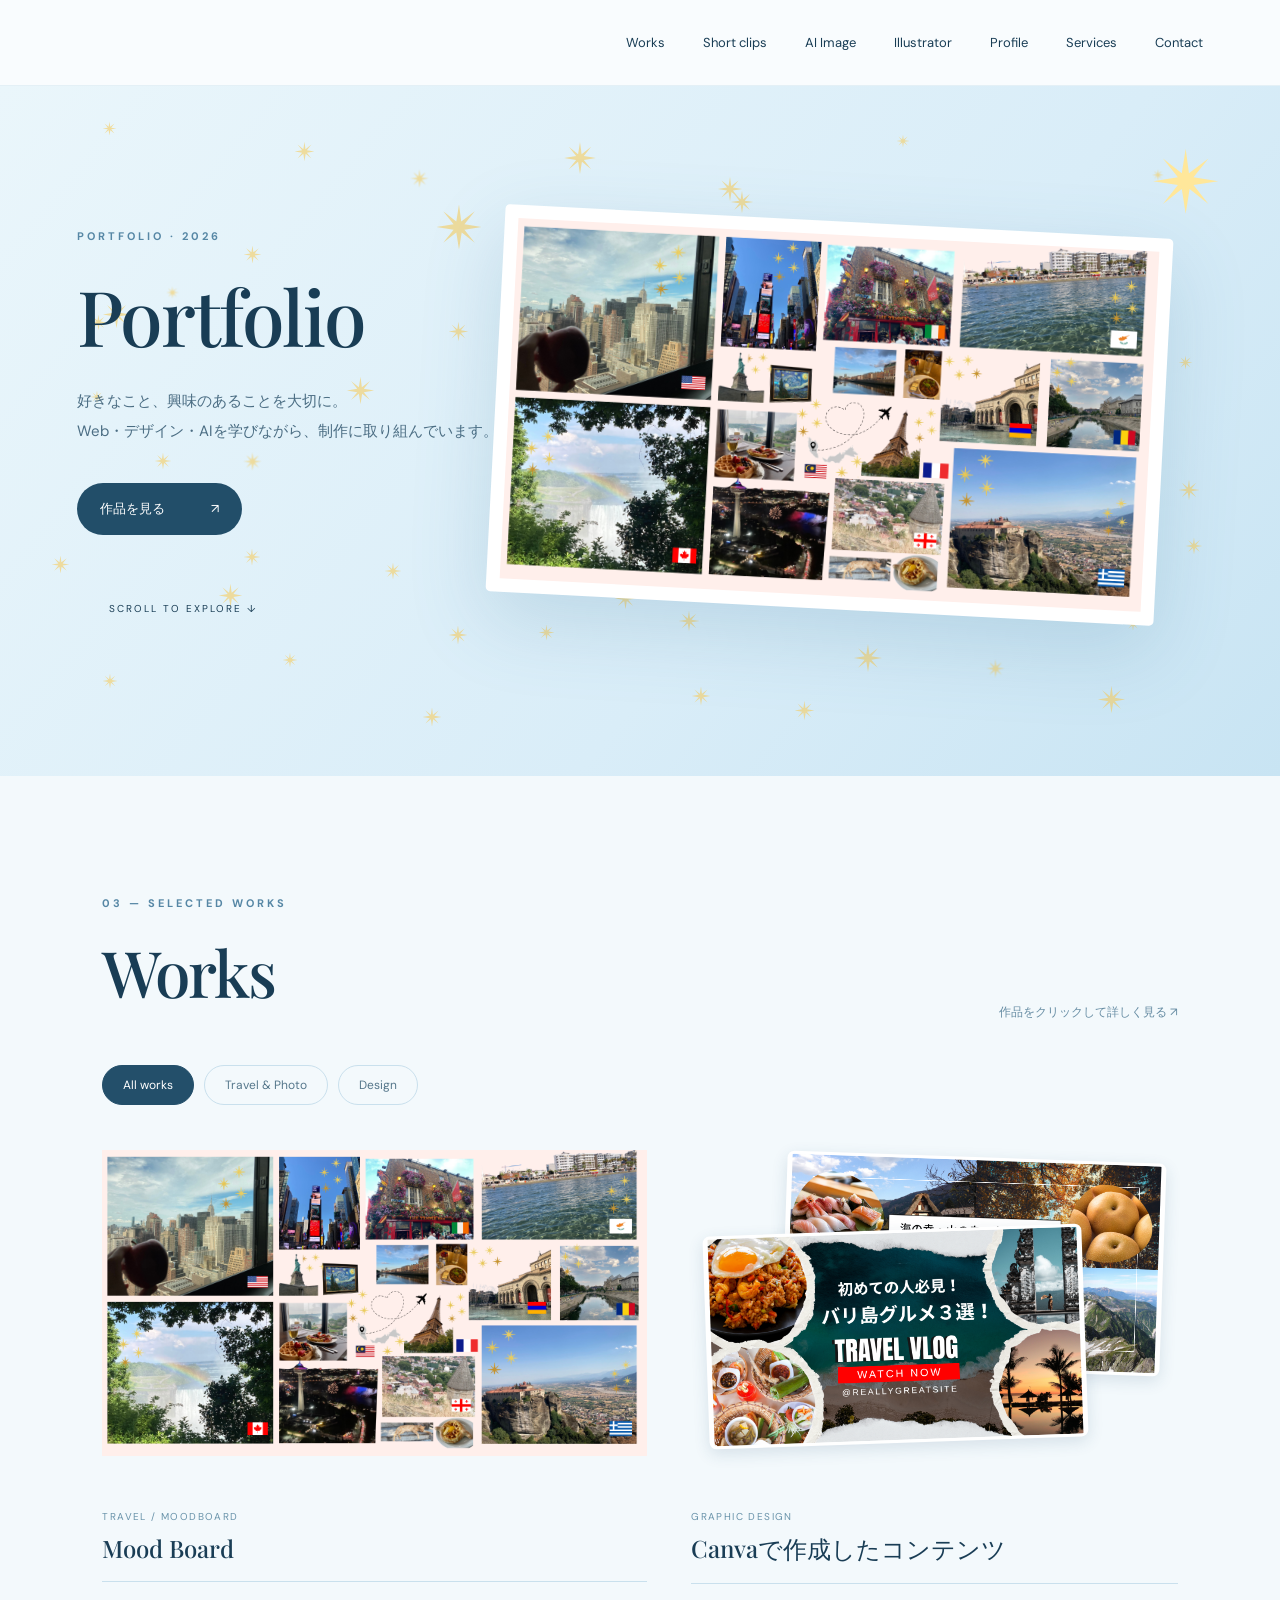
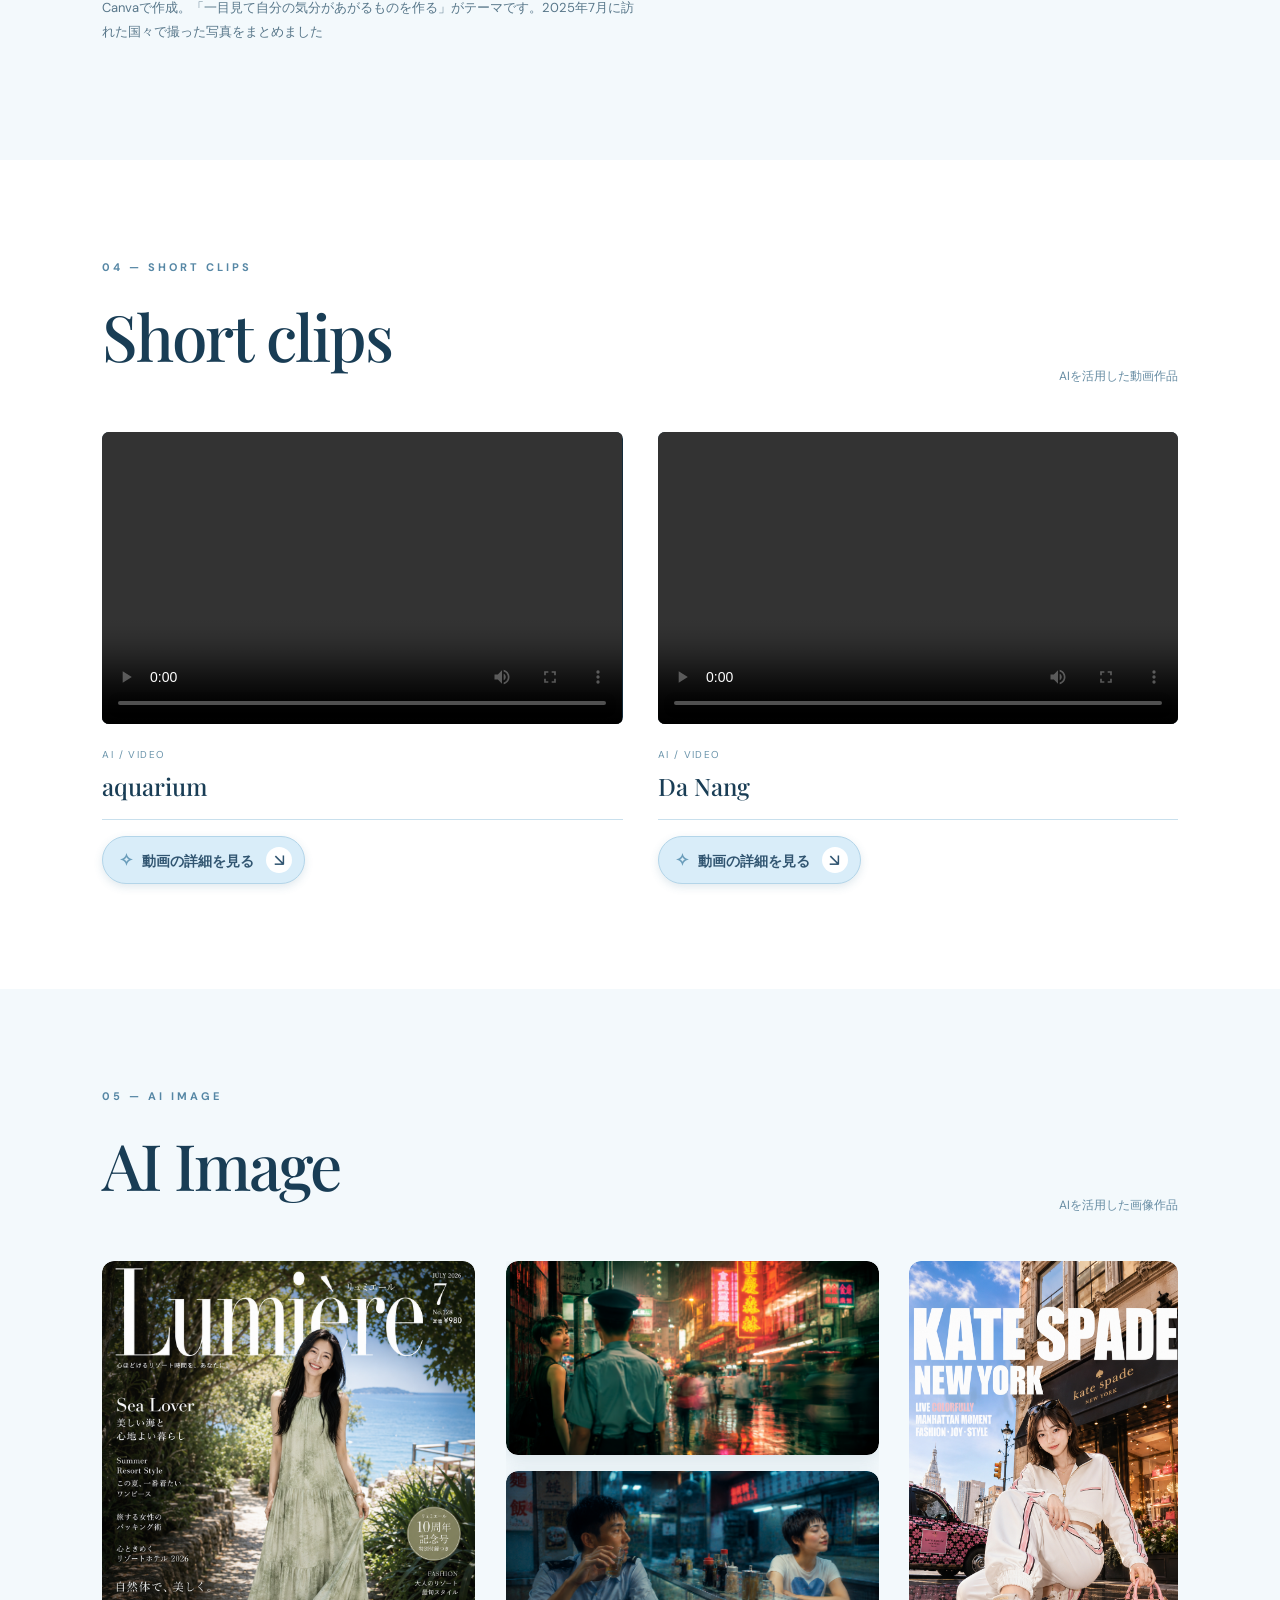
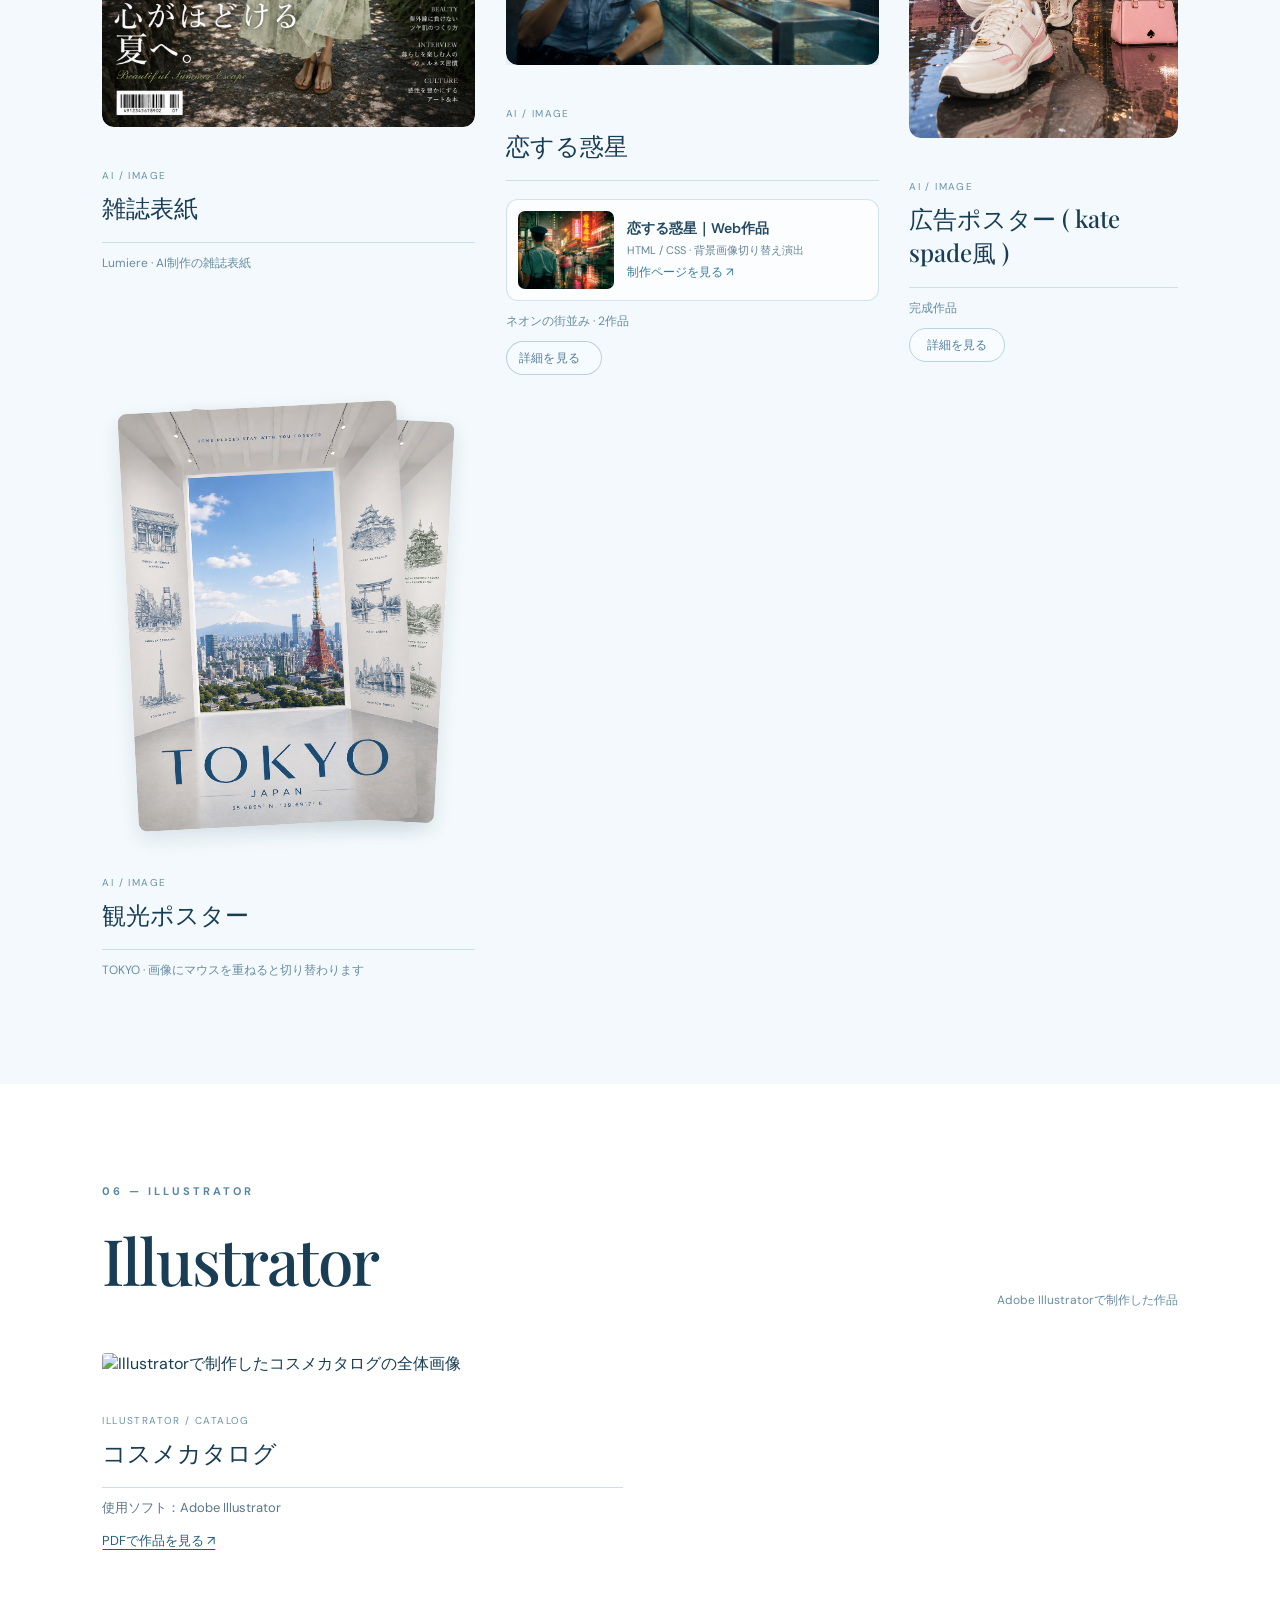
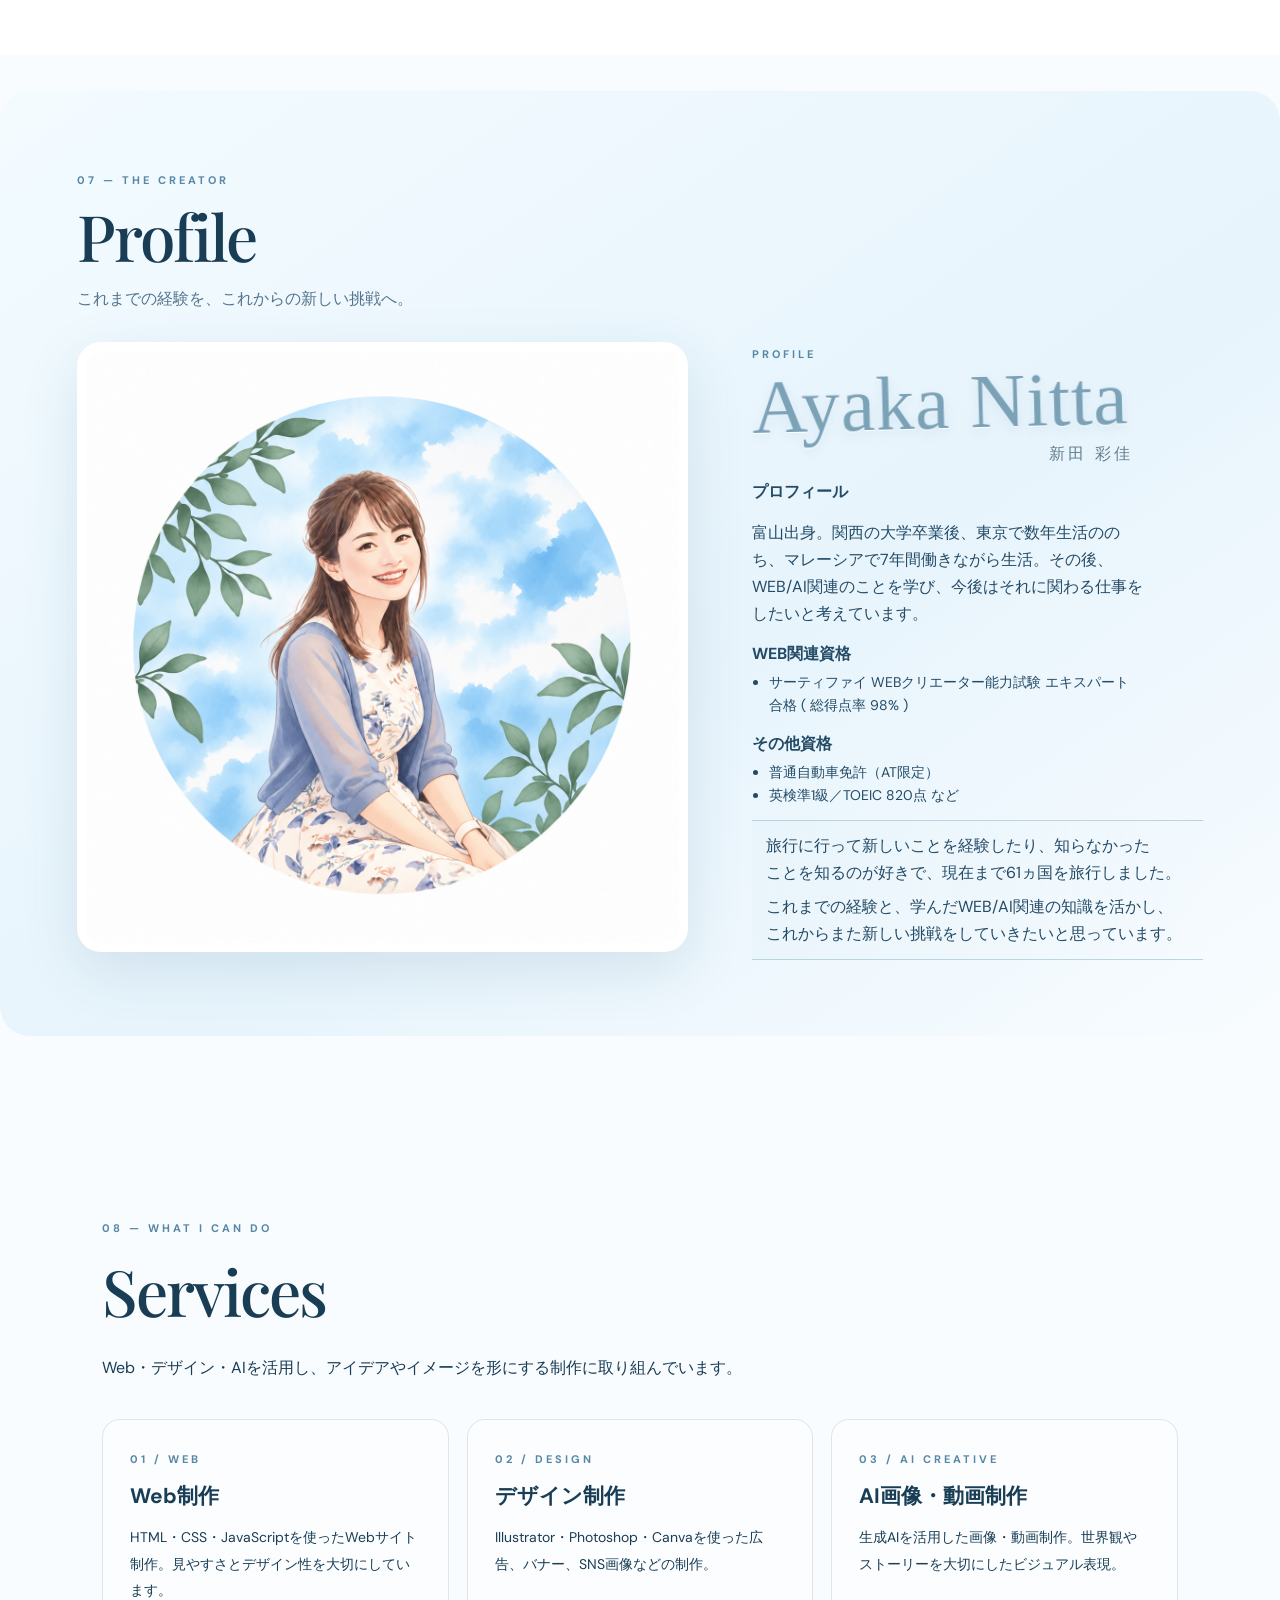
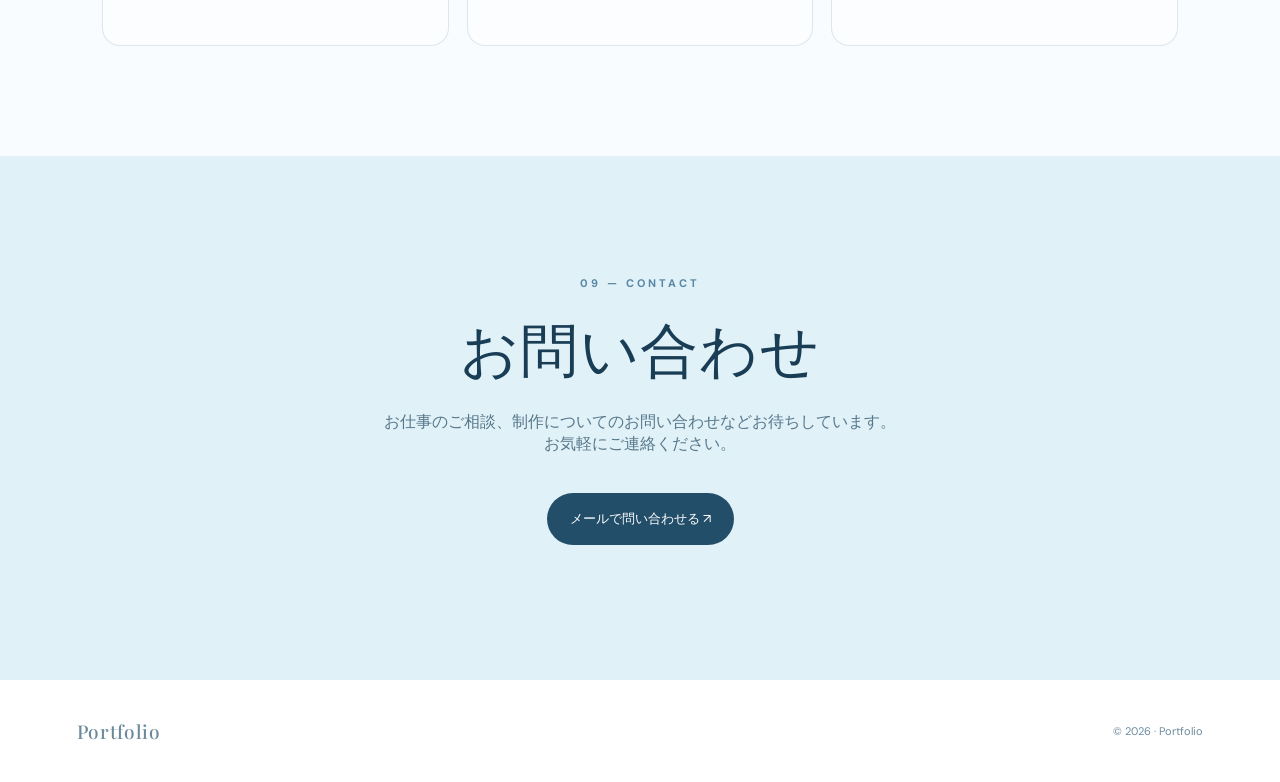
==== commit 939433e4: "Refresh stylesheet for further left hero alignment" ====
--- a/skyfolio/index.html
+++ b/skyfolio/index.html
@@ -1,3 +1,3 @@
 <!DOCTYPE html>
 
-<html lang="ja"><head><meta charset="utf-8"/><meta content="width=device-width,initial-scale=1" name="viewport"/><meta content="Travel, design and AI creations — a creative portfolio." name="description"/><title>Portfolio.+°☆</title><link rel="icon" type="image/svg+xml" href="favicon.svg?v=20261026-round"/><link href="style.css?v=20261029-hero-left" rel="stylesheet"/></head><body><header class="nav"><nav id="navlinks"><a href="#works">Works</a><a href="#ai-video">Short clips</a><a href="#ai-image">AI Image</a><a href="#illustrator">Illustrator</a><a href="#profile">Profile</a><a href="#services">Services</a><a href="#contact">Contact</a></nav><button aria-expanded="false" aria-label="メニューを開く" class="menu" id="menu">☰</button></header><main><section class="hero" id="home"><div class="hero-sparkles" aria-hidden="true"><span class="hero-sparkle sparkle-one">✳</span><span class="hero-sparkle sparkle-two">✳</span><span class="hero-sparkle sparkle-three">✳</span><span class="hero-sparkle sparkle-four">✳</span><span class="hero-sparkle sparkle-five">✳</span><span class="hero-sparkle sparkle-six">✳</span><span class="hero-sparkle sparkle-seven">✳</span><span class="hero-sparkle sparkle-eight">✳</span><span class="hero-sparkle sparkle-nine">✳</span><span class="hero-sparkle sparkle-ten">✳</span><span class="hero-sparkle sparkle-eleven">✳</span><span class="hero-sparkle sparkle-twelve">✳</span><span class="hero-sparkle sparkle-thirteen">✳</span><span class="hero-sparkle sparkle-fourteen">✳</span><span class="hero-sparkle sparkle-fifteen">✳</span><span class="hero-sparkle sparkle-sixteen">✳</span><span class="hero-sparkle sparkle-seventeen">✳</span><span class="hero-sparkle sparkle-eighteen">✳</span><span class="hero-sparkle sparkle-nineteen">✳</span><span class="hero-sparkle sparkle-twenty">✳</span><span class="hero-sparkle sparkle-twenty-one">✳</span><span class="hero-sparkle sparkle-twenty-two">✳</span><span class="hero-sparkle sparkle-twenty-three">✳</span><span class="hero-sparkle sparkle-twenty-four">✳</span><span class="hero-sparkle sparkle-twenty-five">✳</span><span class="hero-sparkle sparkle-twenty-six">✳</span><span class="hero-sparkle sparkle-twenty-seven">✳</span><span class="hero-sparkle sparkle-twenty-eight">✳</span><span class="hero-sparkle sparkle-twenty-nine">✳</span><span class="hero-sparkle sparkle-thirty">✳</span><span class="hero-sparkle sparkle-thirty-one">✳</span><span class="hero-sparkle sparkle-thirty-two">✳</span><span class="hero-sparkle sparkle-thirty-three">✳</span><span class="hero-sparkle sparkle-thirty-four">✳</span><span class="hero-sparkle sparkle-thirty-five">✳</span><span class="hero-sparkle sparkle-thirty-six">✳</span><span class="hero-sparkle sparkle-thirty-seven">✳</span><span class="hero-sparkle sparkle-thirty-eight">✳</span><span class="hero-sparkle sparkle-thirty-nine">✳</span><span class="hero-sparkle sparkle-forty">✳</span><span class="hero-sparkle sparkle-forty-one">✳</span><span class="hero-sparkle sparkle-forty-two">✳</span><span class="hero-sparkle sparkle-forty-three">✳</span><span class="hero-sparkle sparkle-forty-four">✳</span><span class="hero-sparkle sparkle-forty-five">✳</span><span class="hero-sparkle sparkle-forty-six">✳</span><span class="hero-sparkle sparkle-forty-seven">✳</span><span class="hero-sparkle sparkle-forty-eight">✳</span><span class="hero-sparkle sparkle-forty-nine">✳</span><span class="hero-sparkle sparkle-fifty">✳</span><span class="hero-sparkle sparkle-fifty-one">✳</span><span class="hero-sparkle sparkle-fifty-two">✳</span><span class="hero-sparkle sparkle-fifty-three">✳</span><span class="hero-sparkle sparkle-fifty-four">✳</span><span class="hero-sparkle sparkle-fifty-five">✳</span><span class="hero-sparkle sparkle-fifty-six">✳</span><span class="hero-sparkle sparkle-fifty-seven">✳</span><span class="hero-falling-star">✳</span><span class="hero-falling-star shooting-star-two">✳</span><span class="hero-falling-star shooting-star-three">✳</span></div><div class="hero-copy"><span class="eyebrow">PORTFOLIO · 2026</span><h1>Portfolio</h1><p>好きなこと、興味のあることを大切に。<br/>Web・デザイン・AIを学びながら、制作に取り組んでいます。</p><a class="cta" href="#works">作品を見る <span>↗</span></a></div><div class="hero-art"><div class="hero-frame"><img alt="世界各地の旅の写真をまとめたコラージュ" src="assets/travel-hero-collage.png"/></div><span class="orbit">✳</span></div><div class="hero-bottom">SCROLL TO EXPLORE ↓</div></section><section class="works section" id="works"><div class="section-head"><div><span class="eyebrow">03 — SELECTED WORKS</span><h2>Works</h2></div><p>作品をクリックして詳しく見る ↗</p></div><div aria-label="作品カテゴリー" class="filters"><button class="filter active" data-filter="all">All works</button><button class="filter" data-filter="travel">Travel &amp; Photo</button><button class="filter" data-filter="design">Design</button></div><div class="work-grid" id="gallery"><article class="work-card travel-work-card" data-category="travel" data-description="Canvaで作成。「一目見て自分の気分があがるものを作る」がテーマです。2025年7月に訪れた国々で撮った写真をまとめました" data-src="assets/travel-works-collage.png" data-title="Mood Board"><button aria-label="Mood Board を拡大" class="work-image"><img alt="旅先で撮影した写真をまとめたコラージュ" src="assets/travel-works-collage.png"/></button><div class="work-info"><div><span>TRAVEL / MOODBOARD</span><h3>Mood Board</h3></div></div><p class="work-description">Canvaで作成。「一目見て自分の気分があがるものを作る」がテーマです。2025年7月に訪れた国々で撮った写真をまとめました</p></article><article class="work-card canva-card" data-category="design"><div class="canva-image-stack"><a class="canva-image canva-image-back" href="assets/toyama-canva.png" target="_blank" rel="noopener" aria-label="富山の旅の画像を拡大して見る"><img src="assets/toyama-canva.png" alt="富山の海の幸・山の幸・景色を紹介するCanva作品" loading="lazy"></a><a class="canva-image canva-image-front" href="assets/bali-canva.png" target="_blank" rel="noopener" aria-label="バリ島のグルメ画像を拡大して見る"><img src="assets/bali-canva.png" alt="バリ島グルメ3選のCanva作品" loading="lazy"></a></div><div class="work-info"><div><span>GRAPHIC DESIGN</span><h3>Canvaで作成したコンテンツ</h3></div></div></article></div></section><section class="section ai-video-section" id="ai-video"><div class="section-head"><div><span class="eyebrow">04 — SHORT CLIPS</span><h2>Short clips</h2></div><p>AIを活用した動画作品</p></div><div class="ai-video-grid"><article class="ai-video-card"><video aria-label="AIで制作した動画作品 1" controls="" playsinline="" preload="metadata" src="assets/007-2.mp4"></video><div class="work-info"><div><span>AI / VIDEO</span><h3>aquarium</h3></div></div><details class="ai-video-details"><summary><span class="ai-video-details-label">動画の詳細を見る</span><span class="ai-video-details-icon" aria-hidden="true"></span></summary><div class="ai-video-details-content"><p>8秒間のフォトリアルなシネマティック動画。</p><p>大型水族館の幻想的な館内。</p><p>17歳くらいの日本人女子高校生。</p><p>ピンクのオーバーサイズパーカー、<br>黒いプリーツスカート、<br>黒いレースアップブーツ。</p><p>大きな水槽の前をゆっくり歩きながら魚を見上げる。</p><p>スタイルシートをAIに共有し、キャラクターのイメージがブレないようにしました。</p><figure class="ai-video-model-sheet"><img src="assets/nitta2.png" alt="水族館のAI動画で使用したキャラクターのスタイルシート。ピンクのパーカーと黒いスカートの人物の表情・全身・衣装ディテールをまとめたもの" loading="lazy"><figcaption>制作時に使用したキャラクターのスタイルシート</figcaption></figure></div></details></article><article class="ai-video-card"><video aria-label="AIで制作した動画作品 2" controls="" playsinline="" preload="metadata" src="assets/775.mp4"></video><div class="work-info"><div><span>AI / VIDEO</span><h3>Da Nang</h3></div></div><details class="ai-video-details"><summary><span class="ai-video-details-label">動画の詳細を見る</span><span class="ai-video-details-icon" aria-hidden="true"></span></summary><div class="ai-video-details-content"><p>12秒のフォトリアルなシネマティック動画。</p><p>舞台はベトナム・ダナンの美しいビーチ。<br>透明度の高いエメラルドブルーの海、白い砂浜、ゆっくり揺れるヤシの木。<br>暖かい午後の柔らかな陽射し。<br>高級リゾートのような穏やかで開放的な雰囲気。</p><p>登場人物は20代前半の日本人女性2人。</p><p>モデルシートをGPTで作成。Google flowで動画を作成し、CapCutで動画に効果を追加しました。</p><details class="ai-kate-subdetails ai-danang-sheets"><summary>スタイルシート <span class="ai-video-details-icon" aria-hidden="true"></span></summary><div class="ai-danang-sheet-images"><a href="assets/style1.png" target="_blank" rel="noopener" aria-label="Da Nangのスタイルシート1を拡大して見る"><img src="assets/style1.png" alt="Da Nangの動画で使用した白いワンピースの女性のモデルシート" loading="lazy"></a><a href="assets/style2.png" target="_blank" rel="noopener" aria-label="Da Nangのスタイルシート2を拡大して見る"><img src="assets/style2.png" alt="Da Nangの動画で使用した淡いグリーンのワンピースの女性のモデルシート" loading="lazy"></a></div></details></div></details></article></div></section><section class="section ai-image-section" id="ai-image"><div class="section-head"><div><span class="eyebrow">05 — AI IMAGE</span><h2>AI Image</h2></div><p>AIを活用した画像作品</p></div><div class="ai-image-grid"><article class="ai-image-card ai-magazine-card"><a class="ai-magazine-image" href="assets/007-1.png" target="_blank" rel="noopener" aria-label="Lumiereの雑誌表紙を大きく見る"><img src="assets/007-1.png" alt="海辺のリゾートを背景にしたAI制作のファッション雑誌Lumiereの表紙" loading="lazy"><span class="star-zoom-mark" aria-hidden="true"><svg viewBox="0 0 36 36" focusable="false"><circle cx="15" cy="15" r="9" fill="none" stroke="currentColor" stroke-width="1.35"/><path d="M21.5 21.5 29 29" fill="none" stroke="currentColor" stroke-width="1.7" stroke-linecap="round"/><path class="star-zoom-spark" d="M15 7.7 Q15.8 14.2 22.3 15 Q15.8 15.8 15 22.3 Q14.2 15.8 7.7 15 Q14.2 14.2 15 7.7Z" fill="none" stroke="currentColor" stroke-width=".95"/></svg></span></a><div class="work-info"><div><span>AI / IMAGE</span><h3>雑誌表紙</h3></div></div><p class="ai-image-caption">Lumiere · AI制作の雑誌表紙</p></article><article class="ai-image-card ai-neon-card"><div class="ai-neon-vertical"><a href="assets/Rainy%20neon%20streets%20of%20Hong%20Kong.png" target="_blank" rel="noopener" aria-label="香港のネオン街の画像を拡大して見る"><img src="assets/Rainy%20neon%20streets%20of%20Hong%20Kong.png" alt="雨の香港のネオン街に立つ二人" loading="lazy"><span class="star-zoom-mark" aria-hidden="true"><svg viewBox="0 0 36 36" focusable="false"><circle cx="15" cy="15" r="9" fill="none" stroke="currentColor" stroke-width="1.35"/><path d="M21.5 21.5 29 29" fill="none" stroke="currentColor" stroke-width="1.7" stroke-linecap="round"/><path class="star-zoom-spark" d="M15 7.7 Q15.8 14.2 22.3 15 Q15.8 15.8 15 22.3 Q14.2 15.8 7.7 15 Q14.2 14.2 15 7.7Z" fill="none" stroke="currentColor" stroke-width=".95"/></svg></span></a><a href="assets/Moody%20diner%20moment%20in%20neon%20glow.png" target="_blank" rel="noopener" aria-label="ネオンの飲食店の画像を拡大して見る"><img src="assets/Moody%20diner%20moment%20in%20neon%20glow.png" alt="青いネオンの飲食店で過ごす二人" loading="lazy"><span class="star-zoom-mark" aria-hidden="true"><svg viewBox="0 0 36 36" focusable="false"><circle cx="15" cy="15" r="9" fill="none" stroke="currentColor" stroke-width="1.35"/><path d="M21.5 21.5 29 29" fill="none" stroke="currentColor" stroke-width="1.7" stroke-linecap="round"/><path class="star-zoom-spark" d="M15 7.7 Q15.8 14.2 22.3 15 Q15.8 15.8 15 22.3 Q14.2 15.8 7.7 15 Q14.2 14.2 15 7.7Z" fill="none" stroke="currentColor" stroke-width=".95"/></svg></span></a></div><div class="work-info"><div><span>AI / IMAGE</span><h3>恋する惑星</h3></div></div><div class="koi-page-preview"><a class="koi-page-preview-link" href="koisuruwakusei.html" target="_blank" rel="noopener noreferrer" aria-label="恋する惑星のWeb制作ページを新しいタブで開く"><img src="assets/恋する惑星.nitta.png" alt="恋する惑星のWeb制作ページの背景イメージ" loading="lazy"><span class="koi-page-preview-text"><strong>恋する惑星｜Web作品</strong><small>HTML / CSS · 背景画像切り替え演出</small><span class="koi-page-preview-action">制作ページを見る ↗</span></span></a></div><p class="ai-image-caption">ネオンの街並み · 2作品</p><details class="ai-video-details ai-neon-details"><summary><span class="ai-video-details-label">詳細を見る</span><span class="ai-video-details-icon" aria-hidden="true"></span></summary><div class="ai-video-details-content"><p>フェイオンの「恋する惑星」をイメージした実写風の、映画の一場面の画像。<br>この映画を見たことがない人も、見てみたくなるような映画の雰囲気が伝わるものを作るようにAIに指示しました。</p><p>舞台は香港の夜の街、90年代、映画の一場面、香港のネオン。画像の中には男女2人を配置します。<br>女性は実際のフェイオンに似た、ショートヘアのスラっとした女性。警察官の男性。女性が男性に片思いをしている感じが伝わる様子。</p><p>この映画のポップでスタイリッシュな感じが伝わるようなものになるよう指示。</p></div></details></article><article class="ai-image-card ai-kate-card"><a class="ai-magazine-image ai-kate-image" href="assets/107-2.png" target="_blank" rel="noopener" aria-label="Kate Spade風AIファッション広告作品を拡大して見る"><img loading="lazy" alt="ニューヨークの街並みを背景にしたKate Spade風のAIファッション広告作品" src="assets/107-2.png"><span class="star-zoom-mark" aria-hidden="true"><svg viewBox="0 0 36 36" focusable="false"><circle cx="15" cy="15" r="9" fill="none" stroke="currentColor" stroke-width="1.35"/><path d="M21.5 21.5 29 29" fill="none" stroke="currentColor" stroke-width="1.7" stroke-linecap="round"/><path class="star-zoom-spark" d="M15 7.7 Q15.8 14.2 22.3 15 Q15.8 15.8 15 22.3 Q14.2 15.8 7.7 15 Q14.2 14.2 15 7.7Z" fill="none" stroke="currentColor" stroke-width=".95"/></svg></span></a><div class="work-info"><div><span>AI / IMAGE</span><h3>広告ポスター ( kate spade風 )</h3></div></div><p class="ai-image-caption">完成作品</p><details class="ai-video-details ai-neon-details ai-kate-details"><summary><span class="ai-video-details-label">詳細を見る</span><span class="ai-video-details-icon" aria-hidden="true"></span></summary><div class="ai-video-details-content"><p>Kate Spade New York風・ニューヨーク広告ポスター</p><p>ブランドのイメージを添付した画像をAIに参照してもらい作成。</p><p>実在の広告をそのまま複製するのではなく、Kate Spade New Yorkの明るく洗練された世界観を取り入れた、架空のファッションキャンペーンポスターとして制作するように指示。</p><p>高級ファッションブランドの広告ポスター<br>フォトリアル<br>高解像度<br>SNS広告として目を引く構成<br>明るく華やかで、女性誌の表紙のような仕上がり</p><p>添付したモデルシートの日本人女性を、そのまま使用するように指示をいれました。</p></div></details></article><article class="ai-image-card ai-travel-card"><button type="button" class="ai-travel-stack" aria-label="表示中の観光ポスターの画像を拡大して見る"><img class="ai-travel-back" src="assets/tonami.png" alt="砺波の風景と名所を紹介するトラベルポスター" loading="lazy"><img class="ai-travel-front" src="assets/tokyo.png" alt="東京の風景と名所を紹介するトラベルポスター" loading="lazy"></button><div class="work-info"><div><span>AI / IMAGE</span><h3>観光ポスター</h3></div></div><p class="ai-image-caption ai-travel-caption">TOKYO · 画像にマウスを重ねると切り替わります</p></article></div></section><section class="section illustrator-section" id="illustrator"><div class="section-head"><div><span class="eyebrow">06 — ILLUSTRATOR</span><h2>Illustrator</h2></div><p>Adobe Illustratorで制作した作品</p></div><div class="illustrator-grid"><article class="illustrator-card"><a class="illustrator-image" href="assets/catalog1.pdf" target="_blank" rel="noopener" aria-label="コスメカタログのPDFを見る"><img src="assets/illustrator-catalog-preview.png?v=catalog1" alt="Illustratorで制作したコスメカタログの全体画像" loading="lazy" /><span class="illustrator-zoom">↗</span></a><div class="work-info"><div><span>ILLUSTRATOR / CATALOG</span><h3>コスメカタログ</h3></div></div><p class="work-description">使用ソフト：Adobe Illustrator</p><a class="illustrator-pdf-link" href="assets/catalog1.pdf" target="_blank" rel="noopener">PDFで作品を見る ↗</a></article></div></section><section aria-labelledby="profile-title" class="profile-section section" id="profile"><div class="profile-heading"><span class="eyebrow">07 — THE CREATOR</span><h2 id="profile-title">Profile</h2><p>これまでの経験を、これからの新しい挑戦へ。</p></div><div class="profile-layout"><div class="profile-image"><img alt="青空と植物を背景にしたプロフィール用水彩イラスト" loading="lazy" src="assets/ayaka-profile.png"/></div><div class="profile-copy"><span class="eyebrow">PROFILE</span><h3><span class="name-en">Ayaka Nitta</span><span class="name-ja">新田 彩佳</span></h3><h4 class="profile-subtitle">プロフィール</h4><p>富山出身。関西の大学卒業後、東京で数年生活ののち、マレーシアで7年間働きながら生活。その後、WEB/AI関連のことを学び、今後はそれに関わる仕事をしたいと考えています。</p><h4 class="profile-subtitle">WEB関連資格</h4><ul class="profile-list"><li>サーティファイ WEBクリエーター能力試験 エキスパート 合格 <span class="qualification-score">( 総得点率 98% )</span></li></ul><h4 class="profile-subtitle">その他資格</h4><ul class="profile-list"><li>普通自動車免許（AT限定）</li><li>英検準1級／TOEIC 820点 など</li></ul><div class="profile-personal-note"><p>旅行に行って新しいことを経験したり、知らなかったことを知るのが好きで、現在まで61ヵ国を旅行しました。</p><p>これまでの経験と、学んだWEB/AI関連の知識を活かし、これからまた新しい挑戦をしていきたいと思っています。</p></div></div></div></section><section class="section extra-section" id="services"><span class="eyebrow">08 — WHAT I CAN DO</span><h2>Services</h2><p class="extra-lead">Web・デザイン・AIを活用し、アイデアやイメージを形にする制作に取り組んでいます。</p><div class="extra-grid"><article class="extra-card"><span class="eyebrow">01 / WEB</span><h3>Web制作</h3><p>HTML・CSS・JavaScriptを使ったWebサイト制作。見やすさとデザイン性を大切にしています。</p></article><article class="extra-card"><span class="eyebrow">02 / DESIGN</span><h3>デザイン制作</h3><p>Illustrator・Photoshop・Canvaを使った広告、バナー、SNS画像などの制作。</p></article><article class="extra-card"><span class="eyebrow">03 / AI CREATIVE</span><h3>AI画像・動画制作</h3><p>生成AIを活用した画像・動画制作。世界観やストーリーを大切にしたビジュアル表現。</p></article></div></section><section class="contact section" id="contact"><span class="eyebrow">09 — CONTACT</span><h2>お問い合わせ</h2><p>お仕事のご相談、制作についてのお問い合わせなどお待ちしています。<br>お気軽にご連絡ください。</p><a class="cta" href="mailto:hello@example.com">メールで問い合わせる ↗</a><small></small></section></main><footer><a class="site-wordmark" href="#home">Portfolio</a><span>© 2026 · Portfolio</span></footer><dialog id="lightbox"><button aria-label="閉じる" class="close" id="close">×</button><div id="modal-media"></div><button type="button" class="lightbox-next" id="lightbox-next" aria-label="次の画像を見る" hidden>❯</button></dialog><script src="script.js?v=20261021-travel-hover"></script></body></html>
+<html lang="ja"><head><meta charset="utf-8"/><meta content="width=device-width,initial-scale=1" name="viewport"/><meta content="Travel, design and AI creations — a creative portfolio." name="description"/><title>Portfolio.+°☆</title><link rel="icon" type="image/svg+xml" href="favicon.svg?v=20261026-round"/><link href="style.css?v=20261029-hero-left75" rel="stylesheet"/></head><body><header class="nav"><nav id="navlinks"><a href="#works">Works</a><a href="#ai-video">Short clips</a><a href="#ai-image">AI Image</a><a href="#illustrator">Illustrator</a><a href="#profile">Profile</a><a href="#services">Services</a><a href="#contact">Contact</a></nav><button aria-expanded="false" aria-label="メニューを開く" class="menu" id="menu">☰</button></header><main><section class="hero" id="home"><div class="hero-sparkles" aria-hidden="true"><span class="hero-sparkle sparkle-one">✳</span><span class="hero-sparkle sparkle-two">✳</span><span class="hero-sparkle sparkle-three">✳</span><span class="hero-sparkle sparkle-four">✳</span><span class="hero-sparkle sparkle-five">✳</span><span class="hero-sparkle sparkle-six">✳</span><span class="hero-sparkle sparkle-seven">✳</span><span class="hero-sparkle sparkle-eight">✳</span><span class="hero-sparkle sparkle-nine">✳</span><span class="hero-sparkle sparkle-ten">✳</span><span class="hero-sparkle sparkle-eleven">✳</span><span class="hero-sparkle sparkle-twelve">✳</span><span class="hero-sparkle sparkle-thirteen">✳</span><span class="hero-sparkle sparkle-fourteen">✳</span><span class="hero-sparkle sparkle-fifteen">✳</span><span class="hero-sparkle sparkle-sixteen">✳</span><span class="hero-sparkle sparkle-seventeen">✳</span><span class="hero-sparkle sparkle-eighteen">✳</span><span class="hero-sparkle sparkle-nineteen">✳</span><span class="hero-sparkle sparkle-twenty">✳</span><span class="hero-sparkle sparkle-twenty-one">✳</span><span class="hero-sparkle sparkle-twenty-two">✳</span><span class="hero-sparkle sparkle-twenty-three">✳</span><span class="hero-sparkle sparkle-twenty-four">✳</span><span class="hero-sparkle sparkle-twenty-five">✳</span><span class="hero-sparkle sparkle-twenty-six">✳</span><span class="hero-sparkle sparkle-twenty-seven">✳</span><span class="hero-sparkle sparkle-twenty-eight">✳</span><span class="hero-sparkle sparkle-twenty-nine">✳</span><span class="hero-sparkle sparkle-thirty">✳</span><span class="hero-sparkle sparkle-thirty-one">✳</span><span class="hero-sparkle sparkle-thirty-two">✳</span><span class="hero-sparkle sparkle-thirty-three">✳</span><span class="hero-sparkle sparkle-thirty-four">✳</span><span class="hero-sparkle sparkle-thirty-five">✳</span><span class="hero-sparkle sparkle-thirty-six">✳</span><span class="hero-sparkle sparkle-thirty-seven">✳</span><span class="hero-sparkle sparkle-thirty-eight">✳</span><span class="hero-sparkle sparkle-thirty-nine">✳</span><span class="hero-sparkle sparkle-forty">✳</span><span class="hero-sparkle sparkle-forty-one">✳</span><span class="hero-sparkle sparkle-forty-two">✳</span><span class="hero-sparkle sparkle-forty-three">✳</span><span class="hero-sparkle sparkle-forty-four">✳</span><span class="hero-sparkle sparkle-forty-five">✳</span><span class="hero-sparkle sparkle-forty-six">✳</span><span class="hero-sparkle sparkle-forty-seven">✳</span><span class="hero-sparkle sparkle-forty-eight">✳</span><span class="hero-sparkle sparkle-forty-nine">✳</span><span class="hero-sparkle sparkle-fifty">✳</span><span class="hero-sparkle sparkle-fifty-one">✳</span><span class="hero-sparkle sparkle-fifty-two">✳</span><span class="hero-sparkle sparkle-fifty-three">✳</span><span class="hero-sparkle sparkle-fifty-four">✳</span><span class="hero-sparkle sparkle-fifty-five">✳</span><span class="hero-sparkle sparkle-fifty-six">✳</span><span class="hero-sparkle sparkle-fifty-seven">✳</span><span class="hero-falling-star">✳</span><span class="hero-falling-star shooting-star-two">✳</span><span class="hero-falling-star shooting-star-three">✳</span></div><div class="hero-copy"><span class="eyebrow">PORTFOLIO · 2026</span><h1>Portfolio</h1><p>好きなこと、興味のあることを大切に。<br/>Web・デザイン・AIを学びながら、制作に取り組んでいます。</p><a class="cta" href="#works">作品を見る <span>↗</span></a></div><div class="hero-art"><div class="hero-frame"><img alt="世界各地の旅の写真をまとめたコラージュ" src="assets/travel-hero-collage.png"/></div><span class="orbit">✳</span></div><div class="hero-bottom">SCROLL TO EXPLORE ↓</div></section><section class="works section" id="works"><div class="section-head"><div><span class="eyebrow">03 — SELECTED WORKS</span><h2>Works</h2></div><p>作品をクリックして詳しく見る ↗</p></div><div aria-label="作品カテゴリー" class="filters"><button class="filter active" data-filter="all">All works</button><button class="filter" data-filter="travel">Travel &amp; Photo</button><button class="filter" data-filter="design">Design</button></div><div class="work-grid" id="gallery"><article class="work-card travel-work-card" data-category="travel" data-description="Canvaで作成。「一目見て自分の気分があがるものを作る」がテーマです。2025年7月に訪れた国々で撮った写真をまとめました" data-src="assets/travel-works-collage.png" data-title="Mood Board"><button aria-label="Mood Board を拡大" class="work-image"><img alt="旅先で撮影した写真をまとめたコラージュ" src="assets/travel-works-collage.png"/></button><div class="work-info"><div><span>TRAVEL / MOODBOARD</span><h3>Mood Board</h3></div></div><p class="work-description">Canvaで作成。「一目見て自分の気分があがるものを作る」がテーマです。2025年7月に訪れた国々で撮った写真をまとめました</p></article><article class="work-card canva-card" data-category="design"><div class="canva-image-stack"><a class="canva-image canva-image-back" href="assets/toyama-canva.png" target="_blank" rel="noopener" aria-label="富山の旅の画像を拡大して見る"><img src="assets/toyama-canva.png" alt="富山の海の幸・山の幸・景色を紹介するCanva作品" loading="lazy"></a><a class="canva-image canva-image-front" href="assets/bali-canva.png" target="_blank" rel="noopener" aria-label="バリ島のグルメ画像を拡大して見る"><img src="assets/bali-canva.png" alt="バリ島グルメ3選のCanva作品" loading="lazy"></a></div><div class="work-info"><div><span>GRAPHIC DESIGN</span><h3>Canvaで作成したコンテンツ</h3></div></div></article></div></section><section class="section ai-video-section" id="ai-video"><div class="section-head"><div><span class="eyebrow">04 — SHORT CLIPS</span><h2>Short clips</h2></div><p>AIを活用した動画作品</p></div><div class="ai-video-grid"><article class="ai-video-card"><video aria-label="AIで制作した動画作品 1" controls="" playsinline="" preload="metadata" src="assets/007-2.mp4"></video><div class="work-info"><div><span>AI / VIDEO</span><h3>aquarium</h3></div></div><details class="ai-video-details"><summary><span class="ai-video-details-label">動画の詳細を見る</span><span class="ai-video-details-icon" aria-hidden="true"></span></summary><div class="ai-video-details-content"><p>8秒間のフォトリアルなシネマティック動画。</p><p>大型水族館の幻想的な館内。</p><p>17歳くらいの日本人女子高校生。</p><p>ピンクのオーバーサイズパーカー、<br>黒いプリーツスカート、<br>黒いレースアップブーツ。</p><p>大きな水槽の前をゆっくり歩きながら魚を見上げる。</p><p>スタイルシートをAIに共有し、キャラクターのイメージがブレないようにしました。</p><figure class="ai-video-model-sheet"><img src="assets/nitta2.png" alt="水族館のAI動画で使用したキャラクターのスタイルシート。ピンクのパーカーと黒いスカートの人物の表情・全身・衣装ディテールをまとめたもの" loading="lazy"><figcaption>制作時に使用したキャラクターのスタイルシート</figcaption></figure></div></details></article><article class="ai-video-card"><video aria-label="AIで制作した動画作品 2" controls="" playsinline="" preload="metadata" src="assets/775.mp4"></video><div class="work-info"><div><span>AI / VIDEO</span><h3>Da Nang</h3></div></div><details class="ai-video-details"><summary><span class="ai-video-details-label">動画の詳細を見る</span><span class="ai-video-details-icon" aria-hidden="true"></span></summary><div class="ai-video-details-content"><p>12秒のフォトリアルなシネマティック動画。</p><p>舞台はベトナム・ダナンの美しいビーチ。<br>透明度の高いエメラルドブルーの海、白い砂浜、ゆっくり揺れるヤシの木。<br>暖かい午後の柔らかな陽射し。<br>高級リゾートのような穏やかで開放的な雰囲気。</p><p>登場人物は20代前半の日本人女性2人。</p><p>モデルシートをGPTで作成。Google flowで動画を作成し、CapCutで動画に効果を追加しました。</p><details class="ai-kate-subdetails ai-danang-sheets"><summary>スタイルシート <span class="ai-video-details-icon" aria-hidden="true"></span></summary><div class="ai-danang-sheet-images"><a href="assets/style1.png" target="_blank" rel="noopener" aria-label="Da Nangのスタイルシート1を拡大して見る"><img src="assets/style1.png" alt="Da Nangの動画で使用した白いワンピースの女性のモデルシート" loading="lazy"></a><a href="assets/style2.png" target="_blank" rel="noopener" aria-label="Da Nangのスタイルシート2を拡大して見る"><img src="assets/style2.png" alt="Da Nangの動画で使用した淡いグリーンのワンピースの女性のモデルシート" loading="lazy"></a></div></details></div></details></article></div></section><section class="section ai-image-section" id="ai-image"><div class="section-head"><div><span class="eyebrow">05 — AI IMAGE</span><h2>AI Image</h2></div><p>AIを活用した画像作品</p></div><div class="ai-image-grid"><article class="ai-image-card ai-magazine-card"><a class="ai-magazine-image" href="assets/007-1.png" target="_blank" rel="noopener" aria-label="Lumiereの雑誌表紙を大きく見る"><img src="assets/007-1.png" alt="海辺のリゾートを背景にしたAI制作のファッション雑誌Lumiereの表紙" loading="lazy"><span class="star-zoom-mark" aria-hidden="true"><svg viewBox="0 0 36 36" focusable="false"><circle cx="15" cy="15" r="9" fill="none" stroke="currentColor" stroke-width="1.35"/><path d="M21.5 21.5 29 29" fill="none" stroke="currentColor" stroke-width="1.7" stroke-linecap="round"/><path class="star-zoom-spark" d="M15 7.7 Q15.8 14.2 22.3 15 Q15.8 15.8 15 22.3 Q14.2 15.8 7.7 15 Q14.2 14.2 15 7.7Z" fill="none" stroke="currentColor" stroke-width=".95"/></svg></span></a><div class="work-info"><div><span>AI / IMAGE</span><h3>雑誌表紙</h3></div></div><p class="ai-image-caption">Lumiere · AI制作の雑誌表紙</p></article><article class="ai-image-card ai-neon-card"><div class="ai-neon-vertical"><a href="assets/Rainy%20neon%20streets%20of%20Hong%20Kong.png" target="_blank" rel="noopener" aria-label="香港のネオン街の画像を拡大して見る"><img src="assets/Rainy%20neon%20streets%20of%20Hong%20Kong.png" alt="雨の香港のネオン街に立つ二人" loading="lazy"><span class="star-zoom-mark" aria-hidden="true"><svg viewBox="0 0 36 36" focusable="false"><circle cx="15" cy="15" r="9" fill="none" stroke="currentColor" stroke-width="1.35"/><path d="M21.5 21.5 29 29" fill="none" stroke="currentColor" stroke-width="1.7" stroke-linecap="round"/><path class="star-zoom-spark" d="M15 7.7 Q15.8 14.2 22.3 15 Q15.8 15.8 15 22.3 Q14.2 15.8 7.7 15 Q14.2 14.2 15 7.7Z" fill="none" stroke="currentColor" stroke-width=".95"/></svg></span></a><a href="assets/Moody%20diner%20moment%20in%20neon%20glow.png" target="_blank" rel="noopener" aria-label="ネオンの飲食店の画像を拡大して見る"><img src="assets/Moody%20diner%20moment%20in%20neon%20glow.png" alt="青いネオンの飲食店で過ごす二人" loading="lazy"><span class="star-zoom-mark" aria-hidden="true"><svg viewBox="0 0 36 36" focusable="false"><circle cx="15" cy="15" r="9" fill="none" stroke="currentColor" stroke-width="1.35"/><path d="M21.5 21.5 29 29" fill="none" stroke="currentColor" stroke-width="1.7" stroke-linecap="round"/><path class="star-zoom-spark" d="M15 7.7 Q15.8 14.2 22.3 15 Q15.8 15.8 15 22.3 Q14.2 15.8 7.7 15 Q14.2 14.2 15 7.7Z" fill="none" stroke="currentColor" stroke-width=".95"/></svg></span></a></div><div class="work-info"><div><span>AI / IMAGE</span><h3>恋する惑星</h3></div></div><div class="koi-page-preview"><a class="koi-page-preview-link" href="koisuruwakusei.html" target="_blank" rel="noopener noreferrer" aria-label="恋する惑星のWeb制作ページを新しいタブで開く"><img src="assets/恋する惑星.nitta.png" alt="恋する惑星のWeb制作ページの背景イメージ" loading="lazy"><span class="koi-page-preview-text"><strong>恋する惑星｜Web作品</strong><small>HTML / CSS · 背景画像切り替え演出</small><span class="koi-page-preview-action">制作ページを見る ↗</span></span></a></div><p class="ai-image-caption">ネオンの街並み · 2作品</p><details class="ai-video-details ai-neon-details"><summary><span class="ai-video-details-label">詳細を見る</span><span class="ai-video-details-icon" aria-hidden="true"></span></summary><div class="ai-video-details-content"><p>フェイオンの「恋する惑星」をイメージした実写風の、映画の一場面の画像。<br>この映画を見たことがない人も、見てみたくなるような映画の雰囲気が伝わるものを作るようにAIに指示しました。</p><p>舞台は香港の夜の街、90年代、映画の一場面、香港のネオン。画像の中には男女2人を配置します。<br>女性は実際のフェイオンに似た、ショートヘアのスラっとした女性。警察官の男性。女性が男性に片思いをしている感じが伝わる様子。</p><p>この映画のポップでスタイリッシュな感じが伝わるようなものになるよう指示。</p></div></details></article><article class="ai-image-card ai-kate-card"><a class="ai-magazine-image ai-kate-image" href="assets/107-2.png" target="_blank" rel="noopener" aria-label="Kate Spade風AIファッション広告作品を拡大して見る"><img loading="lazy" alt="ニューヨークの街並みを背景にしたKate Spade風のAIファッション広告作品" src="assets/107-2.png"><span class="star-zoom-mark" aria-hidden="true"><svg viewBox="0 0 36 36" focusable="false"><circle cx="15" cy="15" r="9" fill="none" stroke="currentColor" stroke-width="1.35"/><path d="M21.5 21.5 29 29" fill="none" stroke="currentColor" stroke-width="1.7" stroke-linecap="round"/><path class="star-zoom-spark" d="M15 7.7 Q15.8 14.2 22.3 15 Q15.8 15.8 15 22.3 Q14.2 15.8 7.7 15 Q14.2 14.2 15 7.7Z" fill="none" stroke="currentColor" stroke-width=".95"/></svg></span></a><div class="work-info"><div><span>AI / IMAGE</span><h3>広告ポスター ( kate spade風 )</h3></div></div><p class="ai-image-caption">完成作品</p><details class="ai-video-details ai-neon-details ai-kate-details"><summary><span class="ai-video-details-label">詳細を見る</span><span class="ai-video-details-icon" aria-hidden="true"></span></summary><div class="ai-video-details-content"><p>Kate Spade New York風・ニューヨーク広告ポスター</p><p>ブランドのイメージを添付した画像をAIに参照してもらい作成。</p><p>実在の広告をそのまま複製するのではなく、Kate Spade New Yorkの明るく洗練された世界観を取り入れた、架空のファッションキャンペーンポスターとして制作するように指示。</p><p>高級ファッションブランドの広告ポスター<br>フォトリアル<br>高解像度<br>SNS広告として目を引く構成<br>明るく華やかで、女性誌の表紙のような仕上がり</p><p>添付したモデルシートの日本人女性を、そのまま使用するように指示をいれました。</p></div></details></article><article class="ai-image-card ai-travel-card"><button type="button" class="ai-travel-stack" aria-label="表示中の観光ポスターの画像を拡大して見る"><img class="ai-travel-back" src="assets/tonami.png" alt="砺波の風景と名所を紹介するトラベルポスター" loading="lazy"><img class="ai-travel-front" src="assets/tokyo.png" alt="東京の風景と名所を紹介するトラベルポスター" loading="lazy"></button><div class="work-info"><div><span>AI / IMAGE</span><h3>観光ポスター</h3></div></div><p class="ai-image-caption ai-travel-caption">TOKYO · 画像にマウスを重ねると切り替わります</p></article></div></section><section class="section illustrator-section" id="illustrator"><div class="section-head"><div><span class="eyebrow">06 — ILLUSTRATOR</span><h2>Illustrator</h2></div><p>Adobe Illustratorで制作した作品</p></div><div class="illustrator-grid"><article class="illustrator-card"><a class="illustrator-image" href="assets/catalog1.pdf" target="_blank" rel="noopener" aria-label="コスメカタログのPDFを見る"><img src="assets/illustrator-catalog-preview.png?v=catalog1" alt="Illustratorで制作したコスメカタログの全体画像" loading="lazy" /><span class="illustrator-zoom">↗</span></a><div class="work-info"><div><span>ILLUSTRATOR / CATALOG</span><h3>コスメカタログ</h3></div></div><p class="work-description">使用ソフト：Adobe Illustrator</p><a class="illustrator-pdf-link" href="assets/catalog1.pdf" target="_blank" rel="noopener">PDFで作品を見る ↗</a></article></div></section><section aria-labelledby="profile-title" class="profile-section section" id="profile"><div class="profile-heading"><span class="eyebrow">07 — THE CREATOR</span><h2 id="profile-title">Profile</h2><p>これまでの経験を、これからの新しい挑戦へ。</p></div><div class="profile-layout"><div class="profile-image"><img alt="青空と植物を背景にしたプロフィール用水彩イラスト" loading="lazy" src="assets/ayaka-profile.png"/></div><div class="profile-copy"><span class="eyebrow">PROFILE</span><h3><span class="name-en">Ayaka Nitta</span><span class="name-ja">新田 彩佳</span></h3><h4 class="profile-subtitle">プロフィール</h4><p>富山出身。関西の大学卒業後、東京で数年生活ののち、マレーシアで7年間働きながら生活。その後、WEB/AI関連のことを学び、今後はそれに関わる仕事をしたいと考えています。</p><h4 class="profile-subtitle">WEB関連資格</h4><ul class="profile-list"><li>サーティファイ WEBクリエーター能力試験 エキスパート 合格 <span class="qualification-score">( 総得点率 98% )</span></li></ul><h4 class="profile-subtitle">その他資格</h4><ul class="profile-list"><li>普通自動車免許（AT限定）</li><li>英検準1級／TOEIC 820点 など</li></ul><div class="profile-personal-note"><p>旅行に行って新しいことを経験したり、知らなかったことを知るのが好きで、現在まで61ヵ国を旅行しました。</p><p>これまでの経験と、学んだWEB/AI関連の知識を活かし、これからまた新しい挑戦をしていきたいと思っています。</p></div></div></div></section><section class="section extra-section" id="services"><span class="eyebrow">08 — WHAT I CAN DO</span><h2>Services</h2><p class="extra-lead">Web・デザイン・AIを活用し、アイデアやイメージを形にする制作に取り組んでいます。</p><div class="extra-grid"><article class="extra-card"><span class="eyebrow">01 / WEB</span><h3>Web制作</h3><p>HTML・CSS・JavaScriptを使ったWebサイト制作。見やすさとデザイン性を大切にしています。</p></article><article class="extra-card"><span class="eyebrow">02 / DESIGN</span><h3>デザイン制作</h3><p>Illustrator・Photoshop・Canvaを使った広告、バナー、SNS画像などの制作。</p></article><article class="extra-card"><span class="eyebrow">03 / AI CREATIVE</span><h3>AI画像・動画制作</h3><p>生成AIを活用した画像・動画制作。世界観やストーリーを大切にしたビジュアル表現。</p></article></div></section><section class="contact section" id="contact"><span class="eyebrow">09 — CONTACT</span><h2>お問い合わせ</h2><p>お仕事のご相談、制作についてのお問い合わせなどお待ちしています。<br>お気軽にご連絡ください。</p><a class="cta" href="mailto:hello@example.com">メールで問い合わせる ↗</a><small></small></section></main><footer><a class="site-wordmark" href="#home">Portfolio</a><span>© 2026 · Portfolio</span></footer><dialog id="lightbox"><button aria-label="閉じる" class="close" id="close">×</button><div id="modal-media"></div><button type="button" class="lightbox-next" id="lightbox-next" aria-label="次の画像を見る" hidden>❯</button></dialog><script src="script.js?v=20261021-travel-hover"></script></body></html>
--- a/skyfolio/style.css
+++ b/skyfolio/style.css
@@ -1279,7 +1279,7 @@
 /* Hero collage size adjustment, desktop only */
 @media (min-width: 761px) {
   .hero .hero-art { padding-left: 0; }
-  .hero .hero-frame { transform: translate(-30px, 38px) rotate(3deg) scale(1.12); transform-origin: center center; }
+  .hero .hero-frame { transform: translate(-75px, 38px) rotate(3deg) scale(1.12); transform-origin: center center; }
 }
 
 /* Responsive AI Image gallery: visible edges follow the grid columns. */
